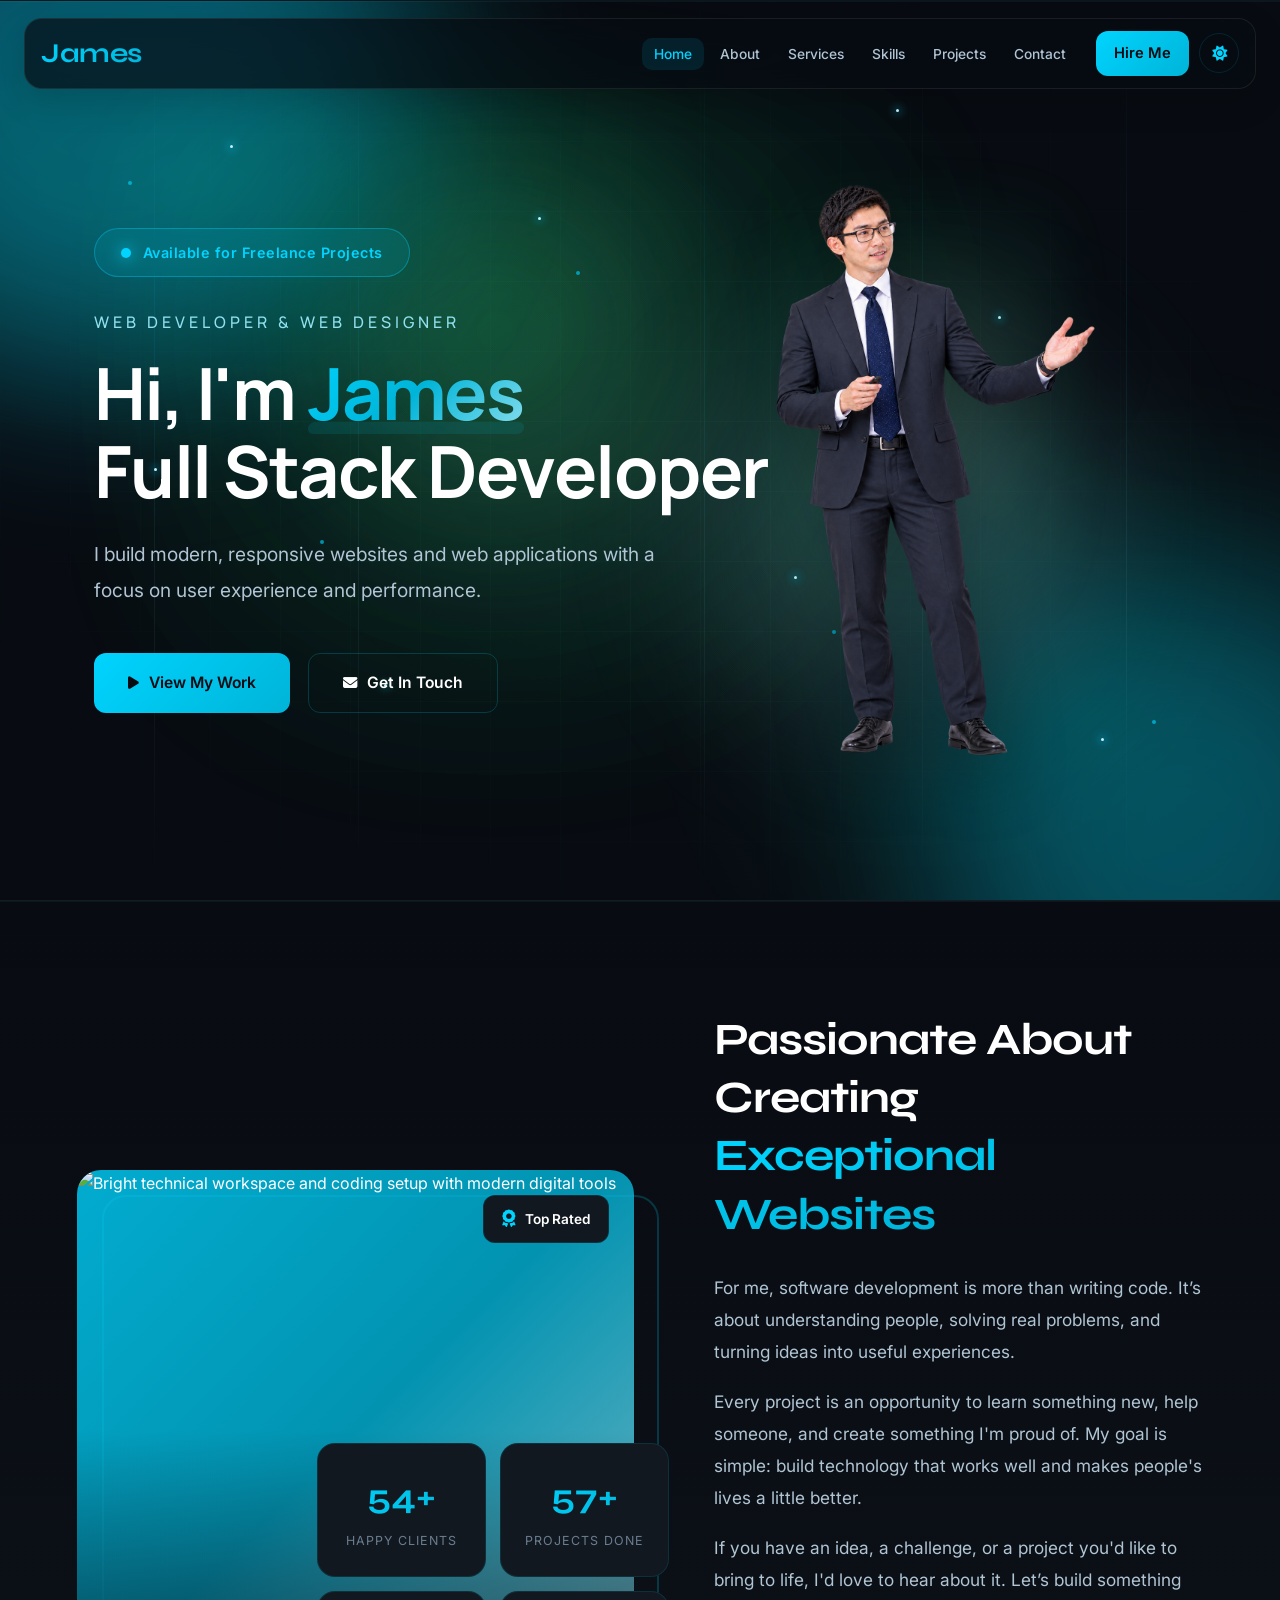
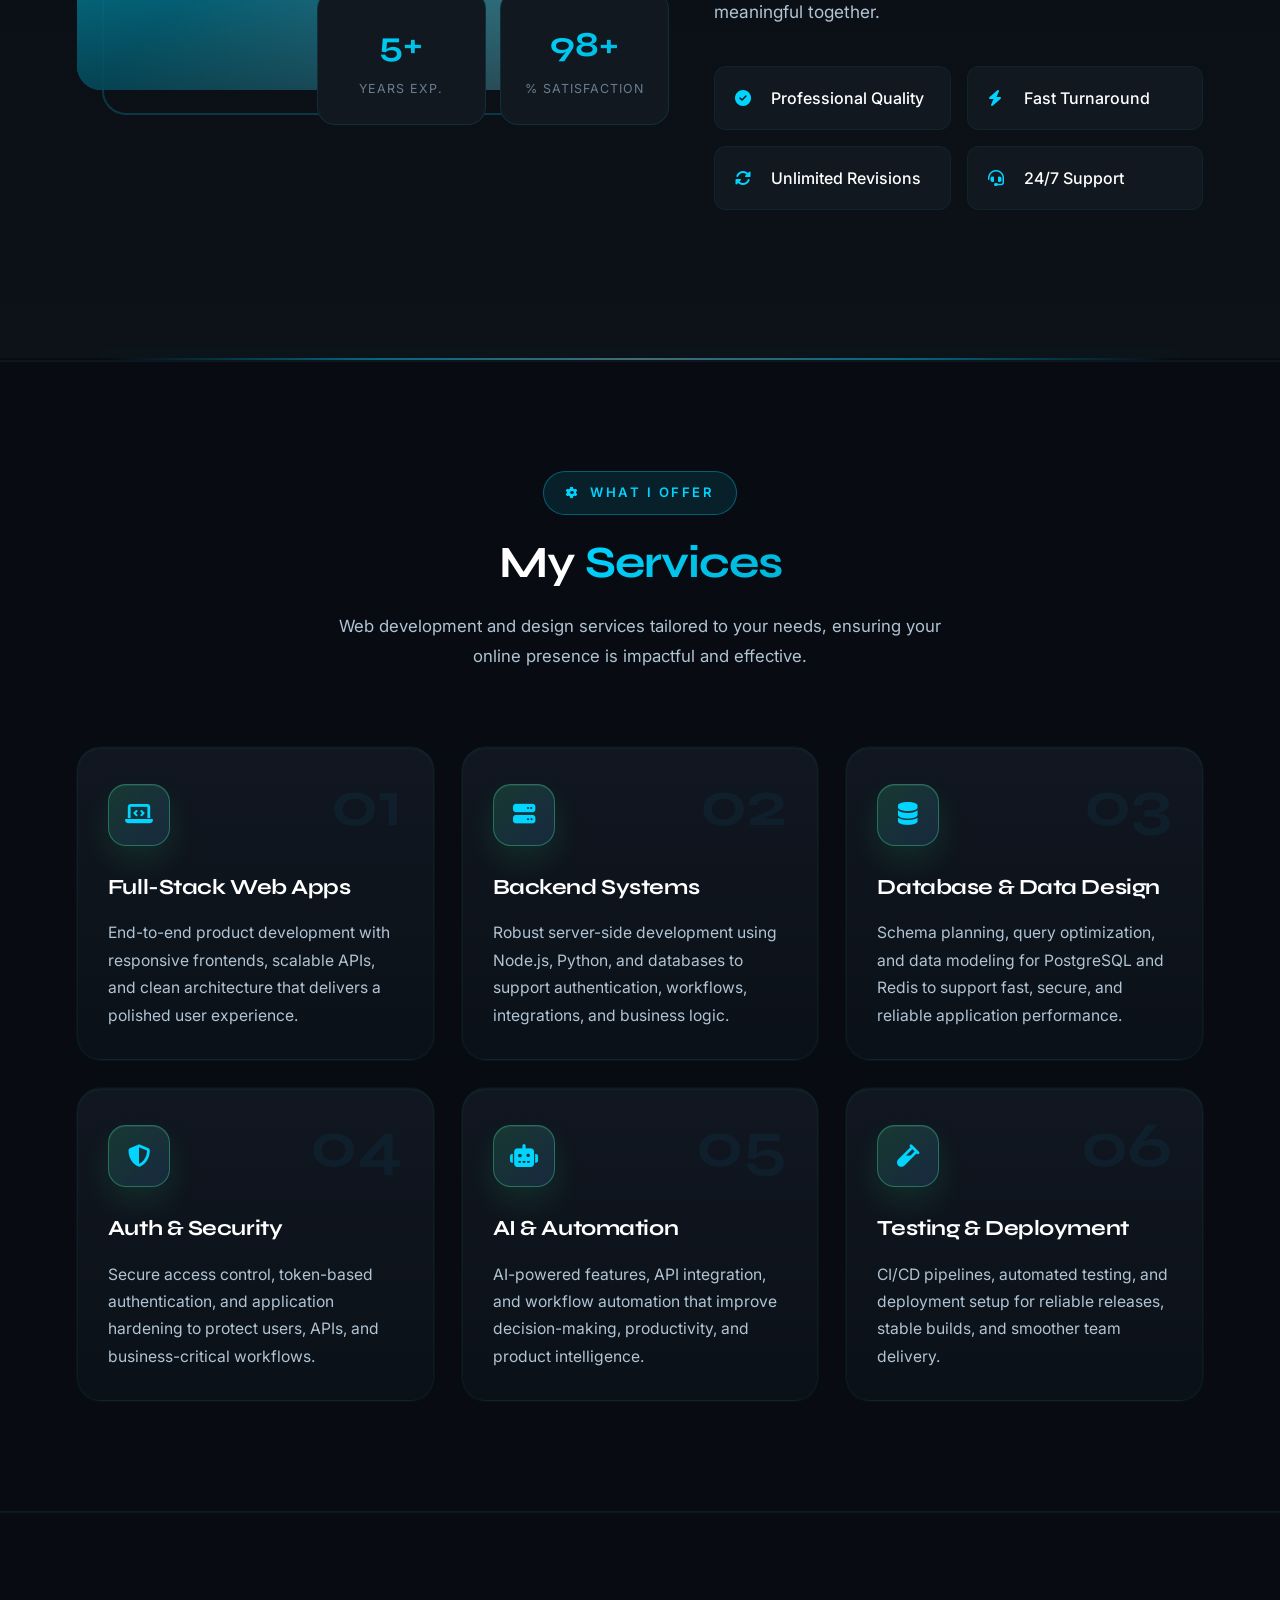
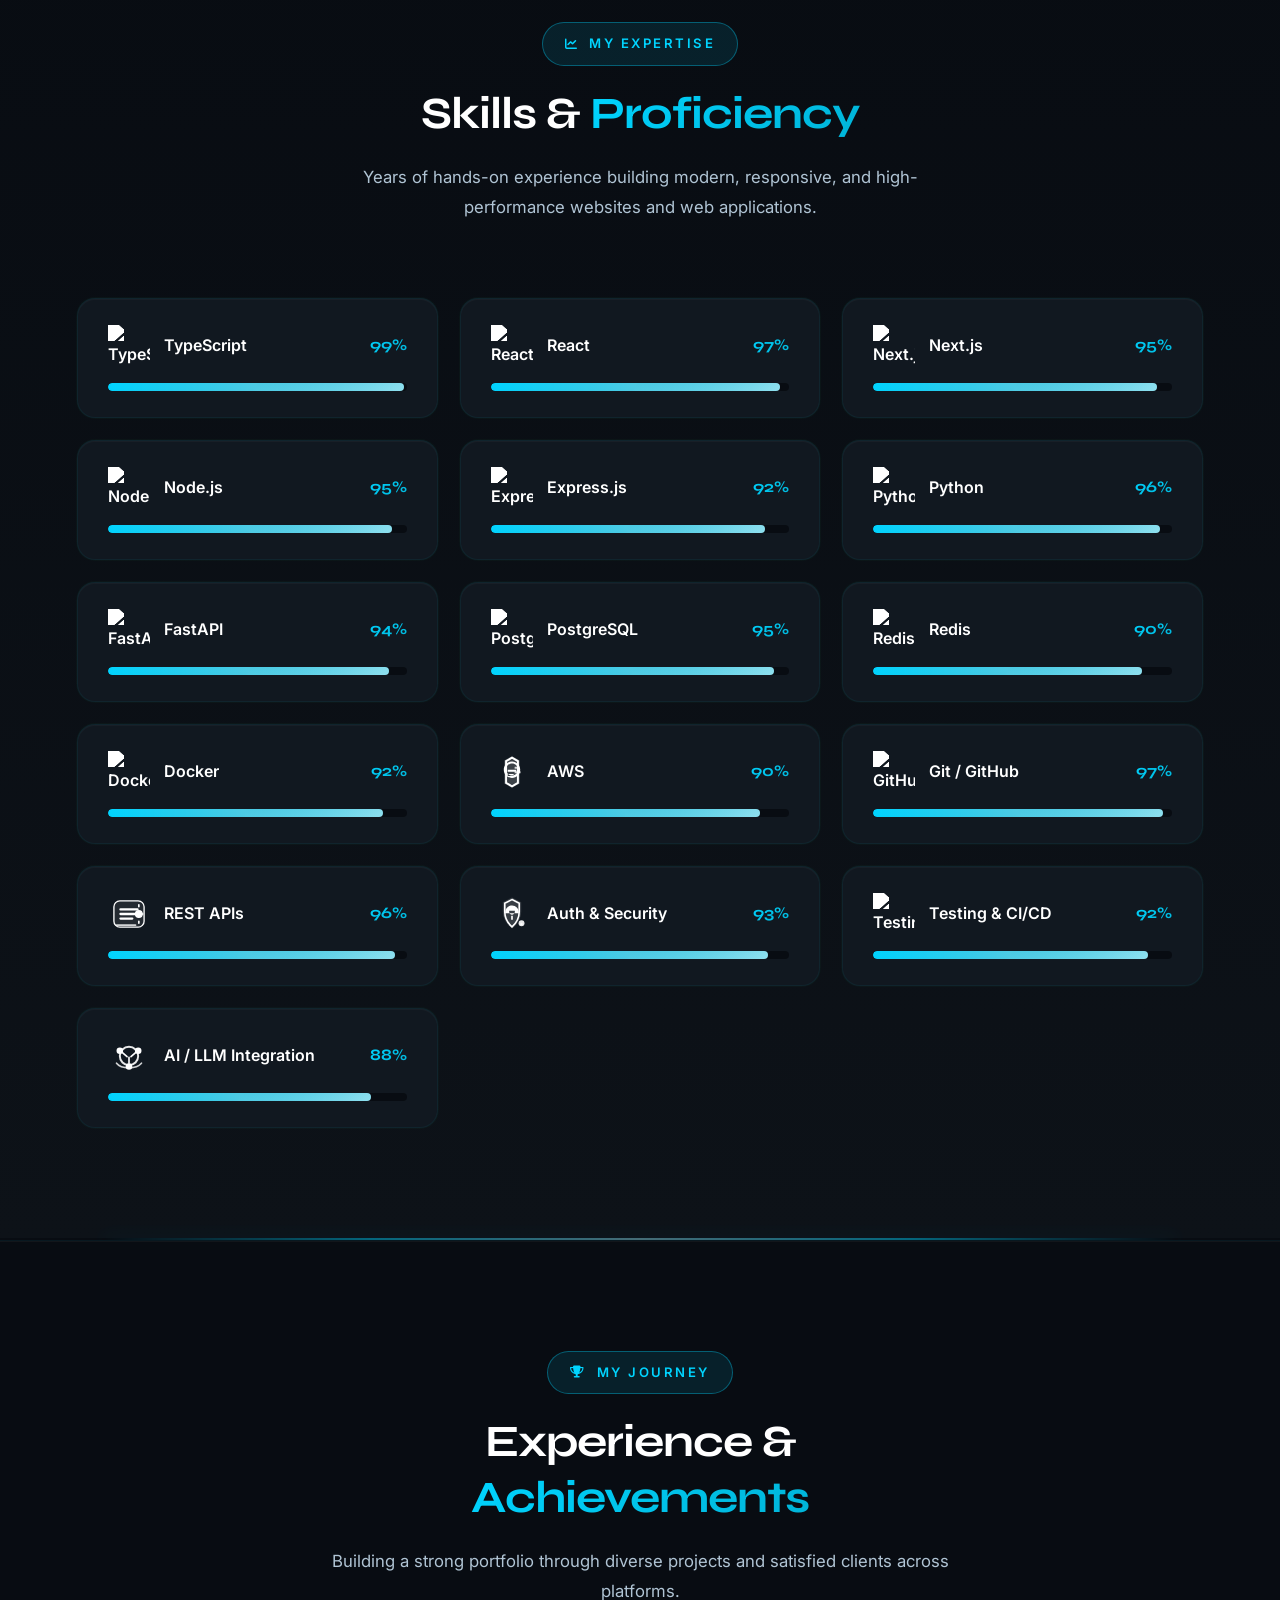
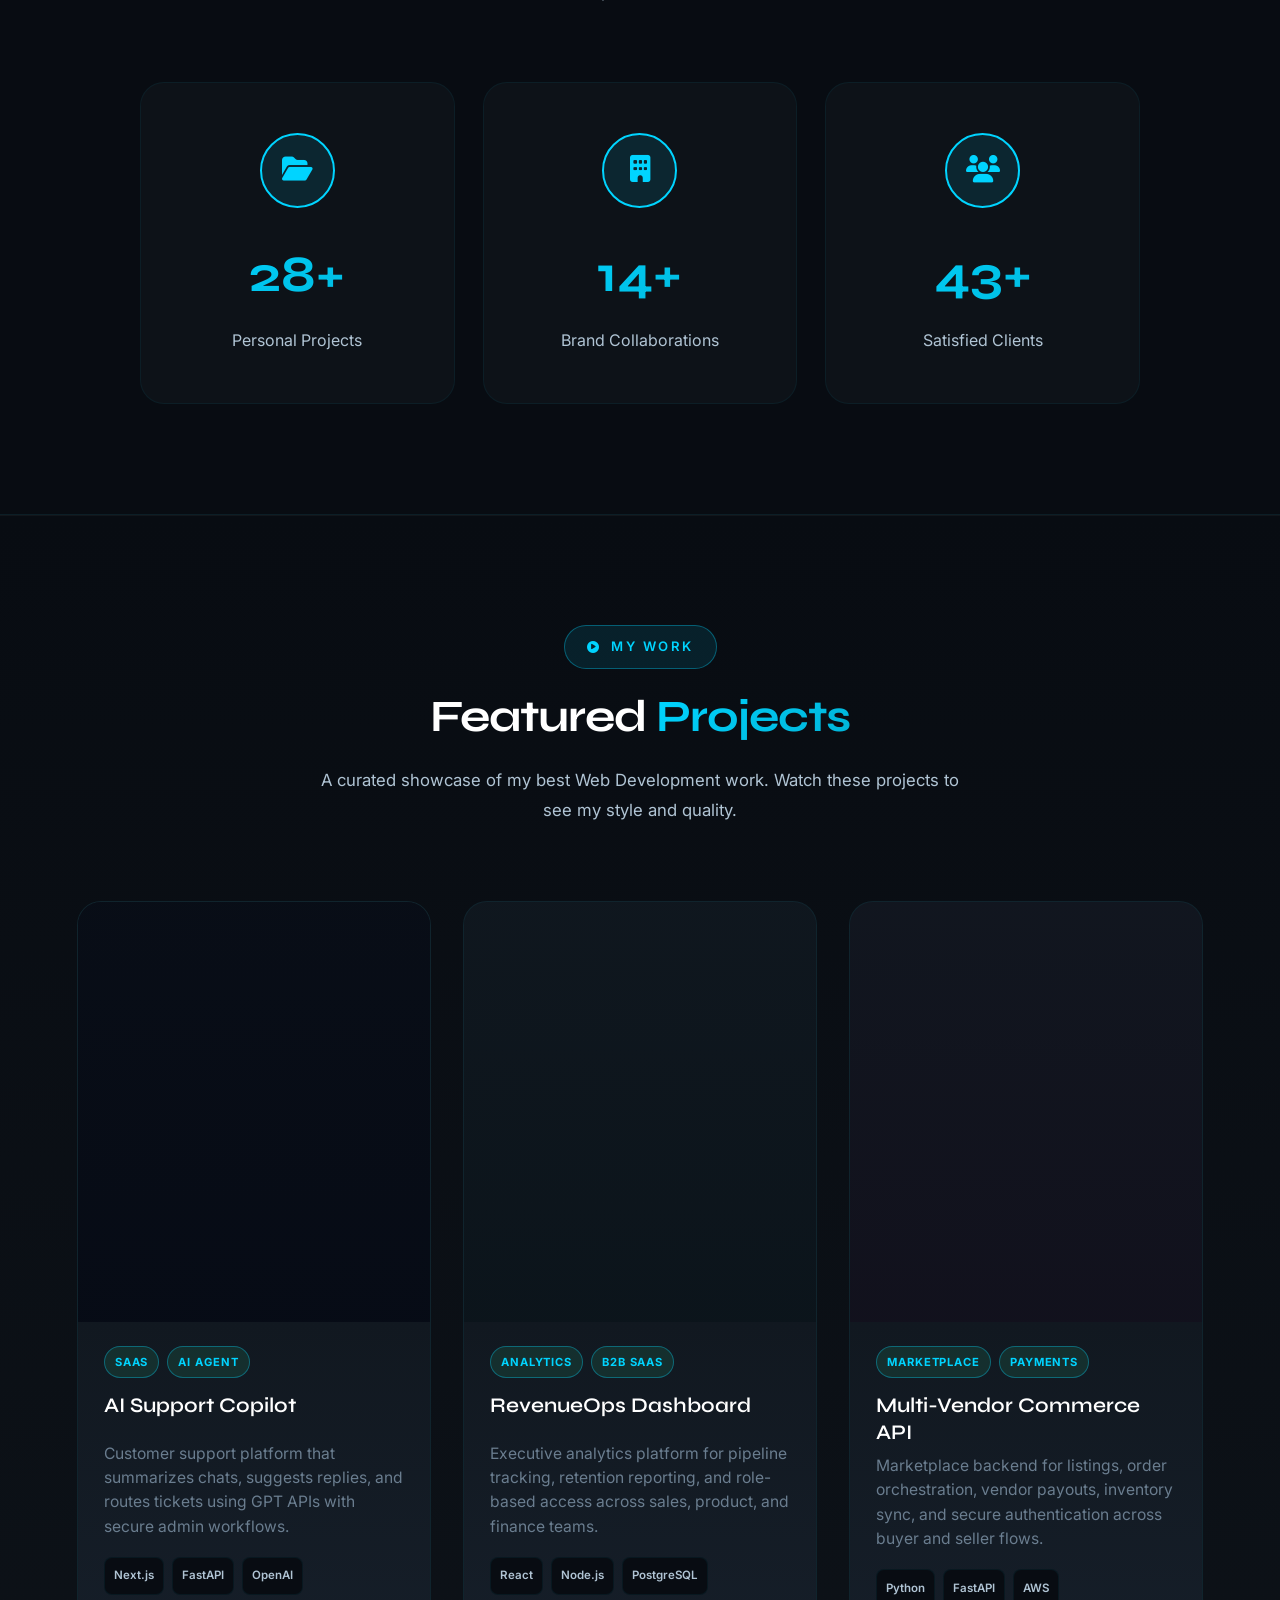
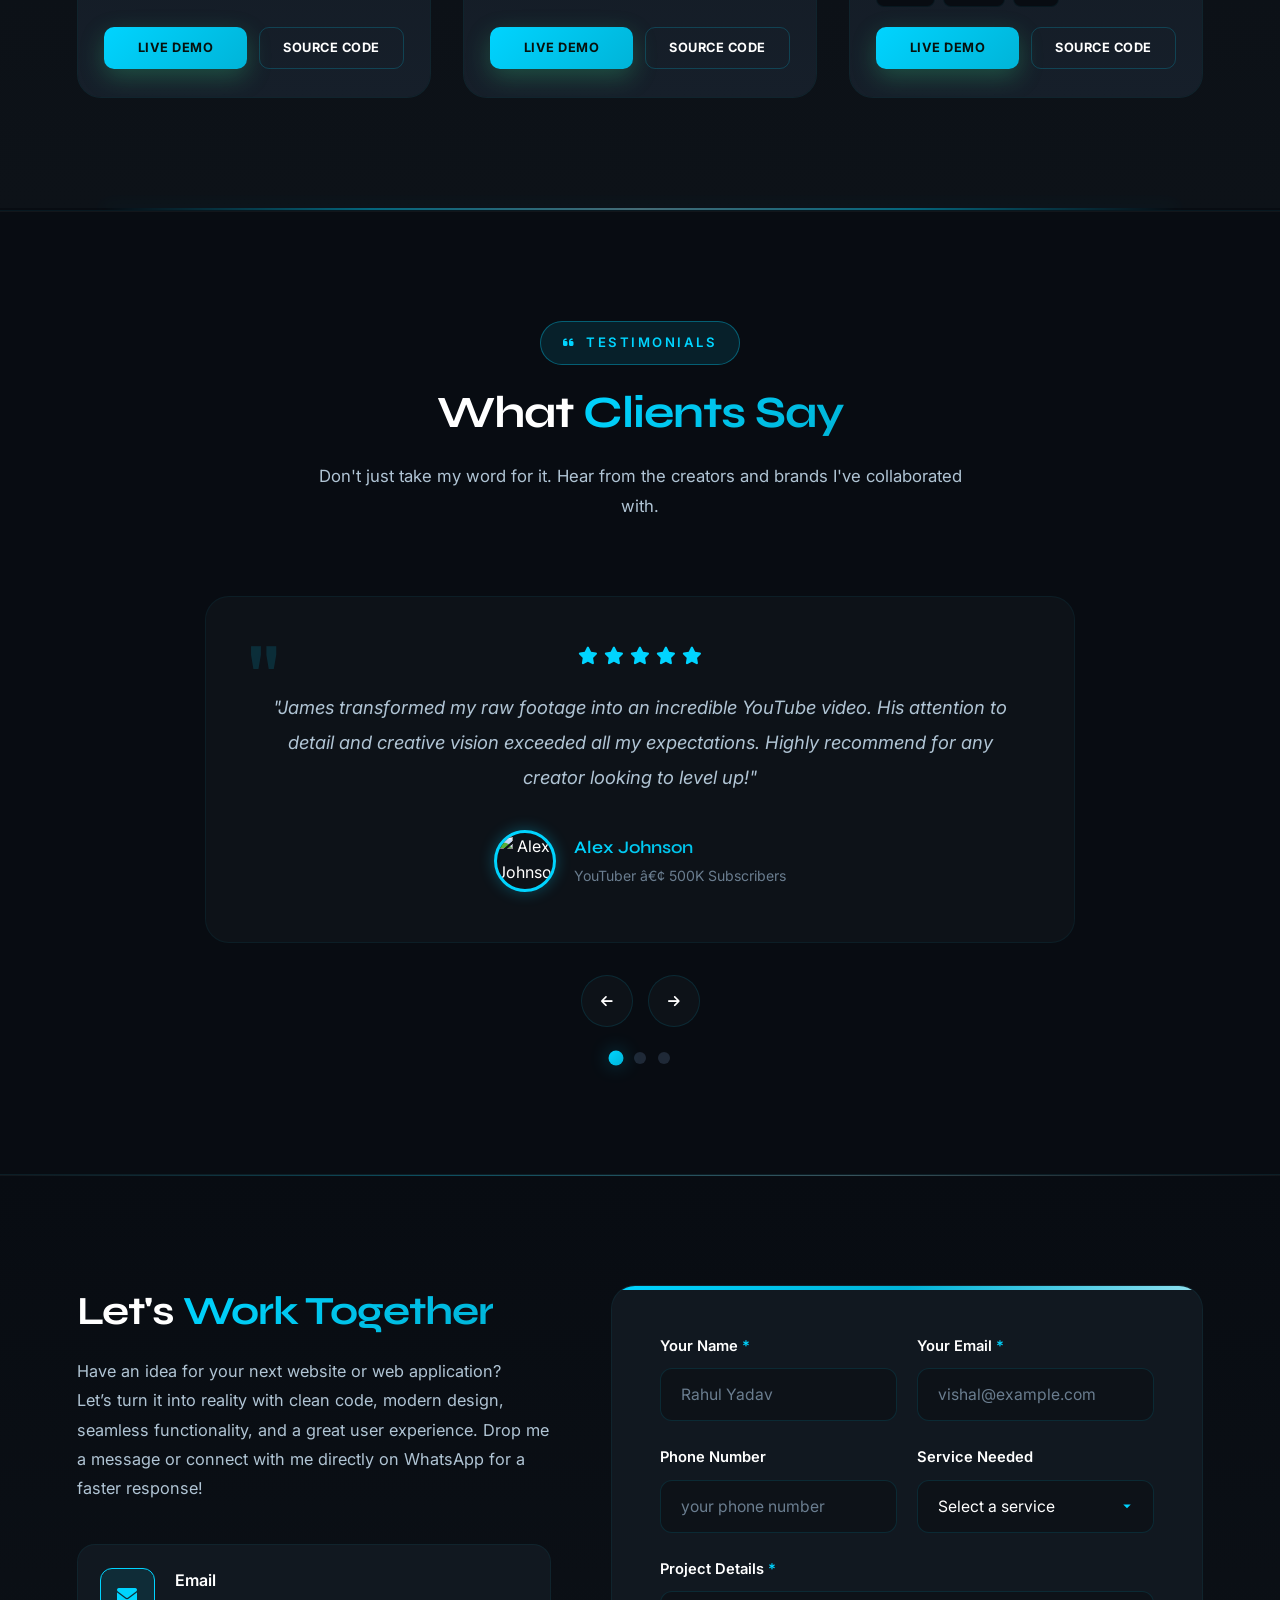
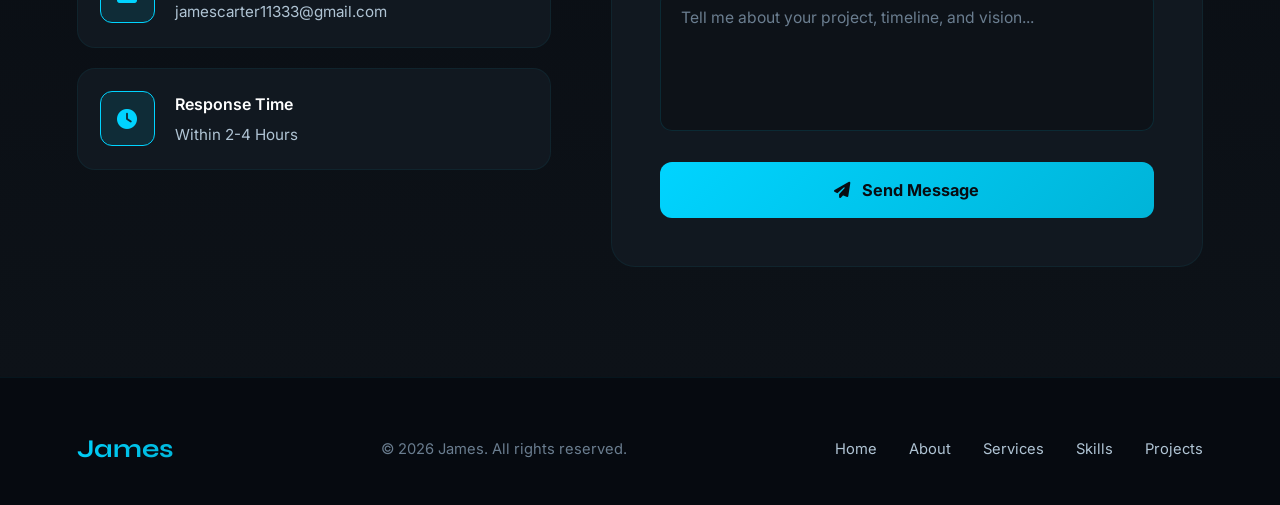
==== index.html @ df13e13a "Update: change two mode" ====
﻿<!DOCTYPE html>
<html lang="en">

<head>
    <meta charset="UTF-8">
    <meta name="viewport" content="width=device-width, initial-scale=1.0">
    <meta name="description"
        content="James - Professional Web Developer and Designer. Create stunning websites and applications with a focus on user experience and modern design.">
    <meta name="keywords"
        content="Web Developer, Web Designer, Full Stack Developer, Frontend Developer, Backend Developer, Portfolio, Projects, Skills, Experience, Contact">
    <meta name="author" content="James">
    <meta name="robots" content="index, follow">
    <meta name="theme-color" content="#00D4FF">

    <!-- Open Graph / Social Media -->
    <meta property="og:type" content="website">
    <meta property="og:title" content="James | Professional Web Developer">
    <meta property="og:description"
        content="I create high-quality, engaging websites and applications with a clean, professional style that gets results.">
    <meta property="og:image"
        content="https://images.unsplash.com/photo-1461749280684-dccba630e2f6?auto=format&fit=crop&w=1200&h=630&q=80">

    <!-- Favicon -->
    <link rel="icon" type="image/svg+xml"
        href="data:image/svg+xml,<svg xmlns='http://www.w3.org/2000/svg' viewBox='0 0 100 100'><text y='.9em' font-size='90'>ðŸŽ¬</text></svg>">
    <link rel="apple-touch-icon"
        href="data:image/svg+xml,<svg xmlns='http://www.w3.org/2000/svg' viewBox='0 0 100 100'><text y='.9em' font-size='90'>ðŸŽ¬</text></svg>">

    <title>James | Fullstack Developer</title>

    <!-- Fonts -->
    <link rel="preconnect" href="https://fonts.googleapis.com">
    <link rel="preconnect" href="https://fonts.gstatic.com" crossorigin>
    <link
        href="https://fonts.googleapis.com/css2?family=Inter:wght@300;400;500;600;700;800&family=Manrope:wght@400;500;600;700;800&family=Syne:wght@400;500;600;700;800&display=swap"
        rel="stylesheet">
    <link rel="stylesheet" href="https://cdnjs.cloudflare.com/ajax/libs/font-awesome/6.5.1/css/all.min.css">
    <link rel="stylesheet" href="https://cdn.jsdelivr.net/npm/simple-icons@v13/icons.css">
    <link rel="stylesheet" href="style.css">
</head>

<body>
    <!-- Loader -->
    <div class="loader" id="loader">
        <div class="loader-content">
            <div class="loader-logo">James Carter</div>
            <div class="loader-bar-container">
                <div class="loader-bar"></div>
            </div>
            <p class="loader-text">Loading Portfolio...</p>
        </div>
    </div>

    <!-- Navigation -->
    <nav class="navbar" id="navbar">
        <a href="#home" class="logo">James</a>
        <ul class="nav-menu">
            <li><a href="#home" class="nav-link">Home</a></li>
            <li><a href="#about" class="nav-link">About</a></li>
            <li><a href="#services" class="nav-link">Services</a></li>
            <li><a href="#skills" class="nav-link">Skills</a></li>
            <li><a href="#projects" class="nav-link">Projects</a></li>
            <li><a href="#contact" class="nav-link">Contact</a></li>
        </ul>
        <a href="#contact" class="nav-cta">Hire Me</a>
        <button class="theme-toggle" id="themeToggle" type="button" aria-label="Switch to light theme"
            aria-pressed="false">
            <i class="fas fa-sun" aria-hidden="true"></i>
        </button>
        <button class="menu-toggle" id="menuToggle" aria-label="Toggle navigation menu" aria-expanded="false">
            <span></span>
            <span></span>
            <span></span>
        </button>
    </nav>

    <!-- Mobile Menu -->
    <div class="mobile-menu" id="mobileMenu" role="dialog" aria-modal="true" aria-label="Navigation menu">
        <a href="#home">Home</a>
        <a href="#about">About</a>
        <a href="#services">Services</a>
        <a href="#skills">Skills</a>
        <a href="#projects">Projects</a>
        <a href="#contact">Contact</a>
    </div>

    <!-- Hero Section -->
    <section class="hero" id="home">
        <div class="hero-bg">
            <div class="hero-gradient"></div>
            <div class="hero-grid"></div>
            <div class="hero-orbs">
                <div class="hero-orb hero-orb-1"></div>
                <div class="hero-orb hero-orb-2"></div>
                <div class="hero-orb hero-orb-3"></div>
            </div>
            <div class="hero-lines">
                <div class="hero-line"></div>
                <div class="hero-line"></div>
                <div class="hero-line"></div>
                <div class="hero-line"></div>
                <div class="hero-line"></div>
            </div>
            <div class="hero-particles">
                <div class="particle"></div>
                <div class="particle"></div>
                <div class="particle"></div>
                <div class="particle"></div>
                <div class="particle"></div>
                <div class="particle"></div>
            </div>
            <div class="hero-stars" aria-hidden="true">
                <span></span>
                <span></span>
                <span></span>
                <span></span>
                <span></span>
                <span></span>
                <span></span>
                <span></span>
            </div>
        </div>

        <div class="hero-content">
            <div class="hero-badge">
                <div class="hero-badge-dot"></div>
                <span>Available for Freelance Projects</span>
            </div>

            <p class="hero-eyebrow">Web Developer & Web Designer</p>

            <h1 class="hero-title">
                <span class="line">Hi, I'm <span class="highlight">James</span></span>
                <span class="line">Full Stack Developer</span>
            </h1>

            <p class="hero-subtitle">
                I build modern, responsive websites and web applications with a focus on user experience and
                performance.
            </p>

            <div class="hero-buttons">
                <a href="#projects" class="btn btn-primary">
                    <i class="fas fa-play"></i> View My Work
                </a>
                <a href="#contact" class="btn btn-secondary">
                    <i class="fas fa-envelope"></i> Get In Touch
                </a>
            </div>
        </div>

        <div class="hero-photo" aria-hidden="true">
            <img src="./assets/imgs/2.png" alt="Professional business portrait of James in a suit">
        </div>
    </section>

    <!-- About Section -->
    <section class="about" id="about">
        <div class="container">
            <div class="about-grid">
                <div class="about-image reveal fade-left">
                    <div class="about-frame"></div>
                    <div class="about-badge">
                        <i class="fas fa-award"></i>
                        <span>Top Rated</span>
                    </div>
                    <div class="about-image-wrapper">
                        <img src="https://images.unsplash.com/photo-1555066931-4365d14bab8c?auto=format&fit=crop&w=900&q=80"
                            alt="Bright technical workspace and coding setup with modern digital tools"
                            loading="lazy" width="600" height="560">
                    </div>
                    <div class="about-stats">
                        <div class="stat-card">
                            <div class="stat-number" data-count="55">0</div>
                            <div class="stat-label">Happy Clients</div>
                        </div>
                        <div class="stat-card">
                            <div class="stat-number" data-count="58">0</div>
                            <div class="stat-label">Projects Done</div>
                        </div>
                        <div class="stat-card">
                            <div class="stat-number" data-count="6">0</div>
                            <div class="stat-label">Years Exp.</div>
                        </div>
                        <div class="stat-card">
                            <div class="stat-number" data-count="99">0</div>
                            <div class="stat-label">% Satisfaction</div>
                        </div>
                    </div>
                </div>

                <div class="about-content reveal fade-right">
                    <h2>Passionate About Creating <span class="highlight">Exceptional Websites</span></h2>

                    <div class="about-text">
                        <p>For me, software development is more than writing code. It’s about understanding people,
                            solving real problems, and turning ideas into useful experiences.</p>
                        <p>Every project is an opportunity to learn something new, help someone, and create
                            something I'm proud of. My goal is simple: build technology that works well and makes
                            people's lives a little better.</p>
                        <p>If you have an idea, a challenge, or a project you'd like to bring to life, I'd love to
                            hear about it. Let’s build something meaningful together.</p>
                    </div>

                    <div class="about-features stagger">
                        <div class="feature-item">
                            <i class="fas fa-check-circle"></i>
                            <span>Professional Quality</span>
                        </div>
                        <div class="feature-item">
                            <i class="fas fa-bolt"></i>
                            <span>Fast Turnaround</span>
                        </div>
                        <div class="feature-item">
                            <i class="fas fa-sync-alt"></i>
                            <span>Unlimited Revisions</span>
                        </div>
                        <div class="feature-item">
                            <i class="fas fa-headset"></i>
                            <span>24/7 Support</span>
                        </div>
                    </div>
                </div>
            </div>
        </div>
    </section>

    <div class="section-divider"></div>

    <!-- Services Section -->
    <section class="services" id="services">
        <div class="container">
            <div class="section-header reveal">
                <span class="section-label"><i class="fas fa-cog"></i> What I Offer</span>
                <h2 class="section-title">My <span class="highlight">Services</span></h2>
                <p class="section-desc">
                    Web development and design services tailored to your needs, ensuring your online presence is
                    impactful and effective.
                </p>
            </div>

            <div class="services-grid stagger">
                <div class="service-card">
                    <span class="service-number">01</span>
                    <div class="service-icon">
                        <i class="fas fa-laptop-code"></i>
                    </div>
                    <h3>Full-Stack Web Apps</h3>
                    <p>End-to-end product development with responsive frontends, scalable APIs, and clean architecture that delivers a polished user experience.</p>
                </div>

                <div class="service-card">
                    <span class="service-number">02</span>
                    <div class="service-icon">
                        <i class="fas fa-server"></i>
                    </div>
                    <h3>Backend Systems</h3>
                    <p>Robust server-side development using Node.js, Python, and databases to support authentication, workflows, integrations, and business logic.</p>
                </div>

                <div class="service-card">
                    <span class="service-number">03</span>
                    <div class="service-icon">
                        <i class="fas fa-database"></i>
                    </div>
                    <h3>Database & Data Design</h3>
                    <p>Schema planning, query optimization, and data modeling for PostgreSQL and Redis to support fast, secure, and reliable application performance.</p>
                </div>

                <div class="service-card">
                    <span class="service-number">04</span>
                    <div class="service-icon">
                        <i class="fas fa-shield-alt"></i>
                    </div>
                    <h3>Auth & Security</h3>
                    <p>Secure access control, token-based authentication, and application hardening to protect users, APIs, and business-critical workflows.</p>
                </div>

                <div class="service-card">
                    <span class="service-number">05</span>
                    <div class="service-icon">
                        <i class="fas fa-robot"></i>
                    </div>
                    <h3>AI & Automation</h3>
                    <p>AI-powered features, API integration, and workflow automation that improve decision-making, productivity, and product intelligence.</p>
                </div>

                <div class="service-card">
                    <span class="service-number">06</span>
                    <div class="service-icon">
                        <i class="fas fa-vial"></i>
                    </div>
                    <h3>Testing & Deployment</h3>
                    <p>CI/CD pipelines, automated testing, and deployment setup for reliable releases, stable builds, and smoother team delivery.</p>
                </div>
            </div>
        </div>
    </section>

    <!-- Skills Section -->

    <section class="skills" id="skills">
        <div class="container">
            <div class="section-header reveal">
                <span class="section-label">
                    <i class="fas fa-chart-line"></i> My Expertise
                </span>

                <h2 class="section-title">
                    Skills & <span class="highlight">Proficiency</span>
                </h2>

                <p class="section-desc">
                    Years of hands-on experience building modern, responsive, and high-performance websites and web
                    applications.
                </p>
            </div>

            <div class="skills-grid stagger">

                <!-- TypeScript -->
                <div class="skill-item">
                    <div class="skill-header">
                        <span class="skill-name">
                            <img src="https://cdn.simpleicons.org/typescript/3178C6" alt="TypeScript">
                            TypeScript
                        </span>
                        <span class="skill-percent">99%</span>
                    </div>
                    <div class="skill-bar">
                        <div class="skill-progress" data-width="99"></div>
                    </div>
                </div>

                <!-- React -->
                <div class="skill-item">
                    <div class="skill-header">
                        <span class="skill-name">
                            <img src="https://cdn.simpleicons.org/react/61DAFB" alt="React">
                            React
                        </span>
                        <span class="skill-percent">97%</span>
                    </div>
                    <div class="skill-bar">
                        <div class="skill-progress" data-width="97"></div>
                    </div>
                </div>

                <!-- Next.js -->
                <div class="skill-item">
                    <div class="skill-header">
                        <span class="skill-name">
                            <img src="https://cdn.simpleicons.org/nextdotjs/111111" alt="Next.js">
                            Next.js
                        </span>
                        <span class="skill-percent">95%</span>
                    </div>
                    <div class="skill-bar">
                        <div class="skill-progress" data-width="95"></div>
                    </div>
                </div>

                <!-- Node.js -->
                <div class="skill-item">
                    <div class="skill-header">
                        <span class="skill-name">
                            <img src="https://cdn.simpleicons.org/nodedotjs/339933" alt="Node.js">
                            Node.js
                        </span>
                        <span class="skill-percent">95%</span>
                    </div>
                    <div class="skill-bar">
                        <div class="skill-progress" data-width="95"></div>
                    </div>
                </div>

                <!-- Express.js -->
                <div class="skill-item">
                    <div class="skill-header">
                        <span class="skill-name">
                            <img src="https://cdn.simpleicons.org/express/000000" alt="Express.js">
                            Express.js
                        </span>
                        <span class="skill-percent">92%</span>
                    </div>
                    <div class="skill-bar">
                        <div class="skill-progress" data-width="92"></div>
                    </div>
                </div>

                <!-- Python -->
                <div class="skill-item">
                    <div class="skill-header">
                        <span class="skill-name">
                            <img src="https://cdn.simpleicons.org/python/3776AB" alt="Python">
                            Python
                        </span>
                        <span class="skill-percent">96%</span>
                    </div>
                    <div class="skill-bar">
                        <div class="skill-progress" data-width="96"></div>
                    </div>
                </div>

                <!-- FastAPI -->
                <div class="skill-item">
                    <div class="skill-header">
                        <span class="skill-name">
                            <img src="https://cdn.simpleicons.org/fastapi/009688" alt="FastAPI">
                            FastAPI
                        </span>
                        <span class="skill-percent">94%</span>
                    </div>
                    <div class="skill-bar">
                        <div class="skill-progress" data-width="94"></div>
                    </div>
                </div>

                <!-- PostgreSQL -->
                <div class="skill-item">
                    <div class="skill-header">
                        <span class="skill-name">
                            <img src="https://cdn.simpleicons.org/postgresql/4169E1" alt="PostgreSQL">
                            PostgreSQL
                        </span>
                        <span class="skill-percent">95%</span>
                    </div>
                    <div class="skill-bar">
                        <div class="skill-progress" data-width="95"></div>
                    </div>
                </div>

                <!-- Redis -->
                <div class="skill-item">
                    <div class="skill-header">
                        <span class="skill-name">
                            <img src="https://cdn.simpleicons.org/redis/FF4438" alt="Redis">
                            Redis
                        </span>
                        <span class="skill-percent">90%</span>
                    </div>
                    <div class="skill-bar">
                        <div class="skill-progress" data-width="90"></div>
                    </div>
                </div>

                <!-- Docker -->
                <div class="skill-item">
                    <div class="skill-header">
                        <span class="skill-name">
                            <img src="https://cdn.simpleicons.org/docker/2496ED" alt="Docker">
                            Docker
                        </span>
                        <span class="skill-percent">92%</span>
                    </div>
                    <div class="skill-bar">
                        <div class="skill-progress" data-width="92"></div>
                    </div>
                </div>

                <!-- AWS -->
                <div class="skill-item">
                    <div class="skill-header">
                        <span class="skill-name">
                            <img src="./assets/imgs/aws.svg" alt="AWS" data-light-src="./assets/imgs/aws.svg" data-dark-src="./assets/imgs/aws-dark.svg">
                            AWS
                        </span>
                        <span class="skill-percent">90%</span>
                    </div>
                    <div class="skill-bar">
                        <div class="skill-progress" data-width="90"></div>
                    </div>
                </div>

                <!-- Git / GitHub -->
                <div class="skill-item">
                    <div class="skill-header">
                        <span class="skill-name">
                            <img src="https://cdn.simpleicons.org/github/181717" alt="GitHub">
                            Git / GitHub
                        </span>
                        <span class="skill-percent">97%</span>
                    </div>
                    <div class="skill-bar">
                        <div class="skill-progress" data-width="97"></div>
                    </div>
                </div>

                <!-- API Design -->
                <div class="skill-item">
                    <div class="skill-header">
                        <span class="skill-name">
                            <img src="./assets/imgs/restapi.svg" alt="API Design" data-light-src="./assets/imgs/restapi.svg" data-dark-src="./assets/imgs/restapi-dark.svg">
                            REST APIs
                        </span>
                        <span class="skill-percent">96%</span>
                    </div>
                    <div class="skill-bar">
                        <div class="skill-progress" data-width="96"></div>
                    </div>
                </div>

                <!-- Auth & Security -->
                <div class="skill-item">
                    <div class="skill-header">
                        <span class="skill-name">
                            <img src="./assets/imgs/auth.svg" alt="Authentication" data-light-src="./assets/imgs/auth.svg" data-dark-src="./assets/imgs/auth-dark.svg">
                            Auth & Security
                        </span>
                        <span class="skill-percent">93%</span>
                    </div>
                    <div class="skill-bar">
                        <div class="skill-progress" data-width="93"></div>
                    </div>
                </div>

                <!-- Testing -->
                <div class="skill-item">
                    <div class="skill-header">
                        <span class="skill-name">
                            <img src="https://cdn.simpleicons.org/jest/C21325" alt="Testing">
                            Testing & CI/CD
                        </span>
                        <span class="skill-percent">92%</span>
                    </div>
                    <div class="skill-bar">
                        <div class="skill-progress" data-width="92"></div>
                    </div>
                </div>

                <!-- AI Integration -->
                <div class="skill-item">
                    <div class="skill-header">
                        <span class="skill-name">
                            <img src="./assets/imgs/llm.svg" alt="AI Integration" data-light-src="./assets/imgs/llm.svg" data-dark-src="./assets/imgs/llm-dark.svg">
                            AI / LLM Integration
                        </span>
                        <span class="skill-percent">88%</span>
                    </div>
                    <div class="skill-bar">
                        <div class="skill-progress" data-width="88"></div>
                    </div>
                </div>

            </div>
        </div>
    </section>

    <div class="section-divider"></div>

    <!-- Experience Section -->
    <section class="experience" id="experience">
        <div class="container">
            <div class="section-header reveal">
                <span class="section-label"><i class="fas fa-trophy"></i> My Journey</span>
                <h2 class="section-title">Experience & <span class="highlight">Achievements</span></h2>
                <p class="section-desc">
                    Building a strong portfolio through diverse projects and satisfied clients across platforms.
                </p>
            </div>

            <div class="experience-grid stagger">
                <div class="experience-card">
                    <div class="experience-icon">
                        <i class="fas fa-folder-open"></i>
                    </div>
                    <div class="experience-number" data-count="30">0</div>
                    <div class="experience-label">Personal Projects</div>
                </div>

                <div class="experience-card">
                    <div class="experience-icon">
                        <i class="fas fa-building"></i>
                    </div>
                    <div class="experience-number" data-count="15">0</div>
                    <div class="experience-label">Brand Collaborations</div>
                </div>

                <div class="experience-card">
                    <div class="experience-icon">
                        <i class="fas fa-users"></i>
                    </div>
                    <div class="experience-number" data-count="45">0</div>
                    <div class="experience-label">Satisfied Clients</div>
                </div>
            </div>
        </div>
    </section>

    <!-- Projects Section -->
    <section class="portfolio" id="projects">
        <div class="container">
            <div class="section-header reveal">
                <span class="section-label"><i class="fas fa-play-circle"></i> My Work</span>
                <h2 class="section-title">Featured <span class="highlight">Projects</span></h2>
                <p class="section-desc">
                    A curated showcase of my best Web Development work. Watch these projects to see my style and
                    quality.
                </p>
            </div>

            <div class="portfolio-video-grid stagger">
                <!-- Project 1 -->
                <div class="portfolio-video-card">
                    <div class="video-wrapper project-image-one"></div>
                    <div class="video-info">
                        <div class="project-tags">
                            <span>SaaS</span>
                            <span>AI Agent</span>
                        </div>
                        <h3 class="video-title">AI Support Copilot</h3>
                        <p class="video-desc">Customer support platform that summarizes chats, suggests replies, and routes tickets using GPT APIs with secure admin workflows.</p>
                        <div class="project-badges">
                            <span>Next.js</span>
                            <span>FastAPI</span>
                            <span>OpenAI</span>
                        </div>
                        <div class="project-actions">
                            <a href="#contact" class="project-btn primary">Live Demo</a>
                            <a href="#contact" class="project-btn secondary">Source Code</a>
                        </div>
                    </div>
                </div>

                <!-- Project 2 -->
                <div class="portfolio-video-card">
                    <div class="video-wrapper project-image-two"></div>
                    <div class="video-info">
                        <div class="project-tags">
                            <span>Analytics</span>
                            <span>B2B SaaS</span>
                        </div>
                        <h3 class="video-title">RevenueOps Dashboard</h3>
                        <p class="video-desc">Executive analytics platform for pipeline tracking, retention reporting, and role-based access across sales, product, and finance teams.</p>
                        <div class="project-badges">
                            <span>React</span>
                            <span>Node.js</span>
                            <span>PostgreSQL</span>
                        </div>
                        <div class="project-actions">
                            <a href="#contact" class="project-btn primary">Live Demo</a>
                            <a href="#contact" class="project-btn secondary">Source Code</a>
                        </div>
                    </div>
                </div>

                <!-- Project 3 -->
                <div class="portfolio-video-card">
                    <div class="video-wrapper project-image-three"></div>
                    <div class="video-info">
                        <div class="project-tags">
                            <span>Marketplace</span>
                            <span>Payments</span>
                        </div>
                        <h3 class="video-title">Multi-Vendor Commerce API</h3>
                        <p class="video-desc">Marketplace backend for listings, order orchestration, vendor payouts, inventory sync, and secure authentication across buyer and seller flows.</p>
                        <div class="project-badges">
                            <span>Python</span>
                            <span>FastAPI</span>
                            <span>AWS</span>
                        </div>
                        <div class="project-actions">
                            <a href="#contact" class="project-btn primary">Live Demo</a>
                            <a href="#contact" class="project-btn secondary">Source Code</a>
                        </div>
                    </div>
                </div>
            </div>

        </div>
    </section>

    <div class="section-divider"></div>

    <!-- Testimonials Section -->
    <section class="testimonials" id="testimonials">
        <div class="container">
            <div class="section-header reveal">
                <span class="section-label"><i class="fas fa-quote-left"></i> Testimonials</span>
                <h2 class="section-title">What <span class="highlight">Clients Say</span></h2>
                <p class="section-desc">
                    Don't just take my word for it. Hear from the creators and brands I've collaborated with.
                </p>
            </div>

            <div class="testimonials-wrapper reveal">
                <div class="testimonial-slider">
                    <div class="testimonial-track" id="testimonialTrack">
                        <div class="testimonial-slide">
                            <div class="testimonial-card">
                                <div class="testimonial-stars">
                                    <i class="fas fa-star"></i>
                                    <i class="fas fa-star"></i>
                                    <i class="fas fa-star"></i>
                                    <i class="fas fa-star"></i>
                                    <i class="fas fa-star"></i>
                                </div>
                                <p class="testimonial-text">
                                    "James transformed my raw footage into an incredible YouTube video. His attention to
                                    detail and creative vision exceeded all my expectations. Highly recommend for any
                                    creator looking to level up!"
                                </p>
                                <div class="testimonial-author">
                                    <img src="https://images.unsplash.com/photo-1507003211169-0a1dd7228f2d?w=100&h=100&fit=crop"
                                        alt="Alex Johnson" loading="lazy" width="100" height="100">
                                    <div class="testimonial-info">
                                        <h4>Alex Johnson</h4>
                                        <span>YouTuber â€¢ 500K Subscribers</span>
                                    </div>
                                </div>
                            </div>
                        </div>

                        <div class="testimonial-slide">
                            <div class="testimonial-card">
                                <div class="testimonial-stars">
                                    <i class="fas fa-star"></i>
                                    <i class="fas fa-star"></i>
                                    <i class="fas fa-star"></i>
                                    <i class="fas fa-star"></i>
                                    <i class="fas fa-star"></i>
                                </div>
                                <p class="testimonial-text">
                                    "Working with James was a game-changer for our brand. Our Instagram engagement
                                    increased by 300% after he started editing our reels. Absolutely amazing work and
                                    fantastic communication!"
                                </p>
                                <div class="testimonial-author">
                                    <img src="https://images.unsplash.com/photo-1494790108377-be9c29b29330?w=100&h=100&fit=crop"
                                        alt="Sarah Williams" loading="lazy" width="100" height="100">
                                    <div class="testimonial-info">
                                        <h4>Sarah Williams</h4>
                                        <span>Brand Manager â€¢ TechStart</span>
                                    </div>
                                </div>
                            </div>
                        </div>

                        <div class="testimonial-slide">
                            <div class="testimonial-card">
                                <div class="testimonial-stars">
                                    <i class="fas fa-star"></i>
                                    <i class="fas fa-star"></i>
                                    <i class="fas fa-star"></i>
                                    <i class="fas fa-star"></i>
                                    <i class="fas fa-star"></i>
                                </div>
                                <p class="testimonial-text">
                                    "Professional, creative, and incredibly fast. James delivered exactly what I needed
                                    and more. He's now my go-to editor for all my content needs. Cannot recommend him
                                    enough!"
                                </p>
                                <div class="testimonial-author">
                                    <img src="https://images.unsplash.com/photo-1472099645785-5658abf4ff4e?w=100&h=100&fit=crop"
                                        alt="Mike Chen" loading="lazy" width="100" height="100">
                                    <div class="testimonial-info">
                                        <h4>Mike Chen</h4>
                                        <span>Instagram Influencer â€¢ 200K+</span>
                                    </div>
                                </div>
                            </div>
                        </div>
                    </div>
                </div>

                <div class="testimonial-nav">
                    <button id="prevBtn" aria-label="Previous testimonial">
                        <i class="fas fa-arrow-left"></i>
                    </button>
                    <button id="nextBtn" aria-label="Next testimonial">
                        <i class="fas fa-arrow-right"></i>
                    </button>
                </div>

                <div class="testimonial-dots" id="testimonialDots" role="tablist">
                    <div class="testimonial-dot active" data-index="0" role="tab" aria-selected="true"></div>
                    <div class="testimonial-dot" data-index="1" role="tab" aria-selected="false"></div>
                    <div class="testimonial-dot" data-index="2" role="tab" aria-selected="false"></div>
                </div>
            </div>
        </div>
    </section>

    <!-- Contact Section -->
    <section class="contact" id="contact">
        <div class="container">
            <div class="contact-grid">
                <div class="contact-info reveal fade-left">
                    <h2>Let's <span class="highlight">Work Together</span></h2>
                    <p>
                        Have an idea for your next website or web application? <br>
                        Let’s turn it into reality with clean code, modern design, seamless functionality, and a great
                        user experience. Drop me a message or connect with me directly on WhatsApp for a faster
                        response!
                    </p>

                    <div class="contact-details">
                        <div class="contact-item">
                            <div class="contact-icon">
                                <i class="fas fa-envelope"></i>
                            </div>
                            <div>
                                <h4>Email</h4>
                                <a href="mailto:Jamesrajput10m@gmail.com">jamescarter11333@gmail.com</a>
                            </div>
                        </div>

                        <div class="contact-item">
                            <div class="contact-icon">
                                <i class="fas fa-clock"></i>
                            </div>
                            <div>
                                <h4>Response Time</h4>
                                <p>Within 2-4 Hours</p>
                            </div>
                        </div>
                    </div>
                </div>

                <!-- Contact Form with Web3Forms -->
                <form class="contact-form reveal fade-right" action="https://api.web3forms.com/submit" method="POST"
                    id="contactForm" novalidate>

                    <!-- Web3Forms Configuration -->
                    <input type="hidden" name="access_key" value="e06a63e7-3679-4c1f-a227-b75763755520">
                    <input type="hidden" name="subject" value="New Project Inquiry - James Portfolio 2026">
                    <input type="hidden" name="from_name" value="Portfolio Contact Form">
                    <input type="hidden" name="redirect" value="https://web3forms.com/success">
                    <input type="checkbox" name="botcheck" style="display: none;" tabindex="-1" autocomplete="off">

                    <div class="form-row">
                        <div class="form-group">
                            <label for="name">Your Name <span class="required">*</span></label>
                            <input type="text" id="name" name="name" placeholder="Rahul Yadav" required
                                autocomplete="name">
                        </div>
                        <div class="form-group">
                            <label for="email">Your Email <span class="required">*</span></label>
                            <input type="email" id="email" name="email" placeholder="vishal@example.com" required
                                autocomplete="email">
                        </div>
                    </div>

                    <div class="form-row">
                        <div class="form-group">
                            <label for="phone">Phone Number</label>
                            <input type="tel" id="phone" name="phone" placeholder="your phone number"
                                autocomplete="tel">
                        </div>
                        <div class="form-group">
                            <label for="service">Service Needed</label>
                            <select id="service" name="service">
                                <option value="">Select a service</option>
                                <option value="Web Design">Web Design</option>
                                <option value="Web Development">Web Development</option>
                                <option value="Mobile App Development">Mobile App Development</option>
                                <option value="Automation">Automation</option>
                                <option value="Other">Other</option>
                            </select>
                        </div>
                    </div>

                    <div class="form-group">
                        <label for="message">Project Details <span class="required">*</span></label>
                        <textarea id="message" name="message"
                            placeholder="Tell me about your project, timeline, and vision..." required></textarea>
                    </div>

                    <button type="submit" class="submit-btn" id="submitBtn">
                        <i class="fas fa-paper-plane"></i>
                        <span>Send Message</span>
                    </button>
                </form>
            </div>
        </div>
    </section>

    <!-- Footer -->
    <footer>
        <div class="footer-content">
            <a href="#home" class="footer-logo">James</a>
            <p class="footer-text">© 2026 James. All rights reserved.</p>
            <div class="footer-links">
                <a href="#home">Home</a>
                <a href="#about">About</a>
                <a href="#services">Services</a>
                <a href="#skills">Skills</a>
                <a href="#projects">Projects</a>
            </div>
        </div>
    </footer>

    <!-- Toast Notification -->
    <div class="toast" id="toast" role="alert" aria-live="polite">
        <i class="fas fa-check-circle"></i>
        <p id="toastMessage">Message sent successfully!</p>
    </div>

    <!-- JavaScript -->
    <script src="script.js"></script>
</body>

</html>
---- style.css ----
﻿/* ==================== CSS RESET & VARIABLES ==================== */
*,
*::before,
*::after {
    margin: 0;
    padding: 0;
    box-sizing: border-box;
}

:root {
    /* Electric Blue + Cyan Palette */
    --electric: #35d58a;
    --electric-light: #65e3a6;
    --electric-dark: #18a96b;
    --electric-glow: rgba(53, 213, 138, 0.4);
    --electric-dim: rgba(53, 213, 138, 0.1);
    --electric-subtle: rgba(53, 213, 138, 0.05);

    --cyan-deep: #20b878;
    --cyan-sky: #a4f0c4;
    --cyan-ice: #dfffee;

    /* Dark Backgrounds */
    --bg-base: #060a10;
    --bg-primary: #080c12;
    --bg-secondary: #0d1218;
    --bg-card: #111820;
    --bg-card-hover: #161f2a;
    --bg-elevated: #1a2332;
    --bg-surface: #1f2937;
    --nav-scrolled: rgba(8, 12, 18, 0.92);
    --nav-surface: rgba(8, 12, 18, 0.72);
    --nav-border: rgba(255, 255, 255, 0.08);

    /* Text Colors */
    --text-primary: #ffffff;
    --text-secondary: #b0c4d4;
    --text-muted: #6a7d8f;
    --text-dim: #4a5568;

    /* Gradients */
    --gradient-electric: linear-gradient(135deg, #35d58a 0%, #20b878 100%);
    --gradient-cyan: linear-gradient(135deg, #20b878 0%, #a4f0c4 100%);
    --gradient-full: linear-gradient(135deg, #35d58a 0%, #20b878 50%, #a4f0c4 100%);
    --gradient-glow: linear-gradient(135deg, rgba(53, 213, 138, 0.15) 0%, rgba(32, 184, 120, 0.08) 50%, rgba(164, 240, 196, 0.05) 100%);
    --gradient-card: linear-gradient(180deg, rgba(53, 213, 138, 0.03) 0%, transparent 100%);
    --gradient-dark: linear-gradient(180deg, #080c12 0%, #0d1218 100%);
    --section-about: linear-gradient(135deg, #080d16 0%, #101b28 100%);
    --section-services: linear-gradient(135deg, #091118 0%, #10232b 100%);
    --section-skills: linear-gradient(135deg, #0b111d 0%, #17172a 100%);
    --section-experience: linear-gradient(135deg, #0b1517 0%, #112622 100%);
    --section-portfolio: linear-gradient(135deg, #0c101e 0%, #1b1829 100%);
    --section-testimonials: linear-gradient(135deg, #10131b 0%, #17232b 100%);
    --section-contact: linear-gradient(135deg, #081319 0%, #0c252b 100%);

    /* Effects */
    --glow-sm: 0 0 15px rgba(0, 212, 255, 0.3);
    --glow-md: 0 0 25px rgba(0, 212, 255, 0.4);
    --glow-lg: 0 0 40px rgba(0, 212, 255, 0.5);
    --glow-xl: 0 0 60px rgba(0, 212, 255, 0.6);
    --shadow-sm: 0 4px 20px rgba(0, 0, 0, 0.15);
    --shadow-md: 0 8px 40px rgba(0, 0, 0, 0.25);
    --shadow-lg: 0 15px 60px rgba(0, 0, 0, 0.35);
    --shadow-xl: 0 25px 80px rgba(0, 0, 0, 0.45);

    /* Borders */
    --border-subtle: rgba(53, 213, 138, 0.08);
    --border-light: rgba(53, 213, 138, 0.16);
    --border-medium: rgba(53, 213, 138, 0.24);
    --border-accent: rgba(53, 213, 138, 0.4);
    --border-strong: rgba(53, 213, 138, 0.55);

    /* Transitions */
    --ease-smooth: cubic-bezier(0.4, 0, 0.2, 1);
    --ease-bounce: cubic-bezier(0.68, -0.55, 0.265, 1.55);
    --ease-snap: cubic-bezier(0.25, 0.46, 0.45, 0.94);
    --transition-fast: 0.15s var(--ease-smooth);
    --transition-normal: 0.3s var(--ease-smooth);
    --transition-slow: 0.5s var(--ease-smooth);
    --transition-slower: 0.7s var(--ease-smooth);

    /* Layout */
    --section-padding: 110px 6%;
    --container-max: 1320px;
    --radius-sm: 8px;
    --radius-md: 12px;
    --radius-lg: 18px;
    --radius-xl: 24px;
    --radius-full: 9999px;
}

html[data-theme="light"] {
    --bg-base: #eaf2f4;
    --bg-primary: #f0f7f9;
    --bg-secondary: #e2edf1;
    --bg-card: #ffffff;
    --bg-card-hover: #f0f8fa;
    --bg-elevated: #ffffff;
    --bg-surface: #dcebef;
    --gradient-dark: linear-gradient(135deg, #e8f5f7 0%, #f8fcfd 48%, #dfeef3 100%);
    --section-about: linear-gradient(135deg, #edf7f9 0%, #f5fafb 100%);
    --section-services: linear-gradient(135deg, #f0faf8 0%, #fbfdfb 100%);
    --section-skills: linear-gradient(135deg, #edf8fa 0%, #f6f9fd 100%);
    --section-experience: linear-gradient(135deg, #f0faf7 0%, #fbfdfb 100%);
    --section-portfolio: linear-gradient(135deg, #f3f6fc 0%, #fbf9fd 100%);
    --section-testimonials: linear-gradient(135deg, #f0f8fb 0%, #fafbfd 100%);
    --section-contact: linear-gradient(135deg, #ebf8f8 0%, #f8fcfb 100%);
    --page-background: #edf5f7;
    --text-primary: #10232d;
    --text-secondary: #48616d;
    --text-muted: #68818c;
    --text-dim: #8aa0a8;
    --nav-scrolled: rgba(247, 251, 252, 0.92);
    --nav-surface: rgba(255, 255, 255, 0.78);
    --nav-border: rgba(0, 130, 160, 0.16);
    --border-subtle: rgba(0, 130, 160, 0.12);
    --border-light: rgba(0, 130, 160, 0.2);
    --border-medium: rgba(0, 130, 160, 0.3);
    --shadow-sm: 0 4px 20px rgba(16, 35, 45, 0.1);
    --shadow-md: 0 8px 40px rgba(16, 35, 45, 0.14);
    --shadow-lg: 0 15px 60px rgba(16, 35, 45, 0.18);
}

html {
    scroll-behavior: smooth;
    -webkit-font-smoothing: antialiased;
    -moz-osx-font-smoothing: grayscale;
}

body {
    font-family: 'Inter', -apple-system, BlinkMacSystemFont, 'Segoe UI', sans-serif;
    background-color: var(--page-background, var(--bg-primary));
    color: var(--text-primary);
    line-height: 1.65;
    overflow-x: hidden;
}

html[data-theme="light"] body {
    background-image:
        radial-gradient(circle at 12% 18%, rgba(53, 213, 138, 0.12) 0 1px, transparent 1.5px),
        radial-gradient(circle at 82% 36%, rgba(32, 184, 120, 0.09) 0 1px, transparent 1.5px),
        radial-gradient(circle at 64% 82%, rgba(24, 169, 107, 0.09) 0 1px, transparent 1.5px),
        linear-gradient(135deg, #edf5f7 0%, #e8f2f6 48%, #f5fbfd 100%);
    background-size: 180px 180px, 240px 240px, 210px 210px, 100% 100%;
}

/* Scrollbar */
::-webkit-scrollbar {
    width: 10px;
}

::-webkit-scrollbar-track {
    background: var(--bg-primary);
}

::-webkit-scrollbar-thumb {
    background: var(--gradient-electric);
    border-radius: 10px;
    border: 2px solid var(--bg-primary);
}

::-webkit-scrollbar-thumb:hover {
    background: var(--electric-light);
}

/* Selection */
::selection {
    background: var(--electric);
    color: var(--bg-primary);
}

/* Focus */
*:focus-visible {
    outline: 2px solid var(--electric);
    outline-offset: 3px;
}

img {
    max-width: 100%;
    height: auto;
    display: block;
}

a {
    text-decoration: none;
    color: inherit;
}

button {
    font-family: inherit;
    cursor: pointer;
    border: none;
    background: none;
}

ul,
ol {
    list-style: none;
}

/* ==================== LOADER ==================== */
.loader {
    position: fixed;
    inset: 0;
    background: var(--bg-base);
    display: flex;
    justify-content: center;
    align-items: center;
    z-index: 10000;
    transition: opacity 0.6s ease, visibility 0.6s ease;
}

.loader.hidden {
    opacity: 0;
    visibility: hidden;
}

.loader-content {
    text-align: center;
}

.loader-logo {
    font-family: 'Syne', sans-serif;
    font-size: 2.8rem;
    font-weight: 700;
    background: var(--gradient-electric);
    -webkit-background-clip: text;
    -webkit-text-fill-color: transparent;
    background-clip: text;
    letter-spacing: -1px;
    margin-bottom: 35px;
    animation: logoGlow 2s ease-in-out infinite;
}

@keyframes logoGlow {

    0%,
    100% {
        filter: drop-shadow(0 0 10px rgba(0, 212, 255, 0.3));
    }

    50% {
        filter: drop-shadow(0 0 25px rgba(0, 212, 255, 0.6));
    }
}

.loader-bar-container {
    width: 220px;
    height: 4px;
    background: var(--bg-card);
    border-radius: 10px;
    overflow: hidden;
}

.loader-bar {
    height: 100%;
    background: var(--gradient-full);
    border-radius: 10px;
    animation: loadProgress 1.8s ease forwards;
    position: relative;
}

.loader-bar::after {
    content: '';
    position: absolute;
    inset: 0;
    background: linear-gradient(90deg, transparent, rgba(255, 255, 255, 0.4), transparent);
    animation: shimmer 1.5s infinite;
}

@keyframes loadProgress {
    0% {
        width: 0%;
    }

    100% {
        width: 100%;
    }
}

@keyframes shimmer {
    0% {
        transform: translateX(-100%);
    }

    100% {
        transform: translateX(100%);
    }
}

.loader-text {
    margin-top: 20px;
    font-size: 0.85rem;
    color: var(--cyan-sky);
    letter-spacing: 3px;
    text-transform: uppercase;
}

/* ==================== WHATSAPP BUTTON ==================== */
.whatsapp-btn {
    position: fixed;
    bottom: 28px;
    right: 28px;
    width: 58px;
    height: 58px;
    background: linear-gradient(135deg, #25D366 0%, #128C7E 100%);
    border-radius: 50%;
    display: flex;
    align-items: center;
    justify-content: center;
    color: white;
    font-size: 1.6rem;
    z-index: 1000;
    box-shadow: 0 6px 30px rgba(37, 211, 102, 0.45);
    transition: var(--transition-normal);
    animation: whatsappPulse 3s infinite;
}

@keyframes whatsappPulse {

    0%,
    100% {
        box-shadow: 0 6px 30px rgba(37, 211, 102, 0.45);
    }

    50% {
        box-shadow: 0 8px 45px rgba(37, 211, 102, 0.65);
    }
}

.whatsapp-btn:hover {
    transform: scale(1.1) translateY(-3px);
    animation: none;
    box-shadow: 0 10px 50px rgba(37, 211, 102, 0.6);
}

.whatsapp-btn::before {
    content: 'Let\'s Chat!';
    position: absolute;
    right: 72px;
    background: var(--bg-card);
    color: var(--text-primary);
    padding: 12px 18px;
    border-radius: var(--radius-md);
    font-size: 0.88rem;
    font-weight: 500;
    white-space: nowrap;
    opacity: 0;
    visibility: hidden;
    transform: translateX(15px);
    transition: var(--transition-normal);
    border: 1px solid var(--border-light);
    box-shadow: var(--shadow-md);
}

.whatsapp-btn:hover::before {
    opacity: 1;
    visibility: visible;
    transform: translateX(0);
}

/* ==================== NAVIGATION ==================== */
.navbar {
    position: fixed;
    top: 0;
    left: 0;
    width: 100%;
    padding: 22px 6%;
    display: flex;
    justify-content: space-between;
    align-items: center;
    z-index: 1000;
    transition: var(--transition-normal);
}

.navbar.scrolled {
    background: var(--nav-scrolled);
    backdrop-filter: blur(25px);
    -webkit-backdrop-filter: blur(25px);
    padding: 16px 6%;
    border-bottom: 1px solid var(--border-subtle);
    box-shadow: 0 4px 30px rgba(0, 0, 0, 0.2);
}

/* ==================== CSS RESET & VARIABLES ==================== */
*,
*::before,
*::after {
    margin: 0;
    padding: 0;
    box-sizing: border-box;
}

:root {
    /* Electric Blue + Cyan Palette */
    --electric: #35d58a;
    --electric-light: #65e3a6;
    --electric-dark: #18a96b;
    --electric-glow: rgba(53, 213, 138, 0.4);
    --electric-dim: rgba(53, 213, 138, 0.1);
    --electric-subtle: rgba(53, 213, 138, 0.05);

    --cyan-deep: #20b878;
    --cyan-sky: #a4f0c4;
    --cyan-ice: #dfffee;

    /* Dark Backgrounds */
    --bg-base: #060a10;
    --bg-primary: #080c12;
    --bg-secondary: #0d1218;
    --bg-card: #111820;
    --bg-card-hover: #161f2a;
    --bg-elevated: #1a2332;
    --bg-surface: #1f2937;

    /* Text Colors */
    --text-primary: #ffffff;
    --text-secondary: #b0c4d4;
    --text-muted: #6a7d8f;
    --text-dim: #4a5568;

    /* Gradients */
    --gradient-electric: linear-gradient(135deg, #35d58a 0%, #20b878 100%);
    --gradient-cyan: linear-gradient(135deg, #20b878 0%, #a4f0c4 100%);
    --gradient-full: linear-gradient(135deg, #35d58a 0%, #20b878 50%, #a4f0c4 100%);
    --gradient-glow: linear-gradient(135deg, rgba(53, 213, 138, 0.15) 0%, rgba(32, 184, 120, 0.08) 50%, rgba(164, 240, 196, 0.05) 100%);
    --gradient-card: linear-gradient(180deg, rgba(53, 213, 138, 0.03) 0%, transparent 100%);
    --gradient-dark: linear-gradient(180deg, #080c12 0%, #0d1218 100%);

    /* Effects */
    --glow-sm: 0 0 15px rgba(53, 213, 138, 0.3);
    --glow-md: 0 0 25px rgba(53, 213, 138, 0.4);
    --glow-lg: 0 0 40px rgba(53, 213, 138, 0.5);
    --glow-xl: 0 0 60px rgba(53, 213, 138, 0.6);
    --shadow-sm: 0 4px 20px rgba(0, 0, 0, 0.15);
    --shadow-md: 0 8px 40px rgba(0, 0, 0, 0.25);
    --shadow-lg: 0 15px 60px rgba(0, 0, 0, 0.35);
    --shadow-xl: 0 25px 80px rgba(0, 0, 0, 0.45);

    /* Borders */
    --border-subtle: rgba(53, 213, 138, 0.08);
    --border-light: rgba(53, 213, 138, 0.16);
    --border-medium: rgba(53, 213, 138, 0.24);
    --border-accent: rgba(53, 213, 138, 0.4);
    --border-strong: rgba(53, 213, 138, 0.55);

    /* Transitions */
    --ease-smooth: cubic-bezier(0.4, 0, 0.2, 1);
    --ease-bounce: cubic-bezier(0.68, -0.55, 0.265, 1.55);
    --ease-snap: cubic-bezier(0.25, 0.46, 0.45, 0.94);
    --transition-fast: 0.15s var(--ease-smooth);
    --transition-normal: 0.3s var(--ease-smooth);
    --transition-slow: 0.5s var(--ease-smooth);
    --transition-slower: 0.7s var(--ease-smooth);

    /* Layout */
    --section-padding: 110px 6%;
    --container-max: 1320px;
    --radius-sm: 8px;
    --radius-md: 12px;
    --radius-lg: 18px;
    --radius-xl: 24px;
    --radius-full: 9999px;
}

html {
    scroll-behavior: smooth;
    -webkit-font-smoothing: antialiased;
    -moz-osx-font-smoothing: grayscale;
}

body {
    font-family: 'Inter', -apple-system, BlinkMacSystemFont, 'Segoe UI', sans-serif;
    background-color: var(--bg-primary);
    color: var(--text-primary);
    line-height: 1.65;
    overflow-x: hidden;
}

/* Scrollbar */
::-webkit-scrollbar {
    width: 10px;
}

::-webkit-scrollbar-track {
    background: var(--bg-primary);
}

::-webkit-scrollbar-thumb {
    background: var(--gradient-electric);
    border-radius: 10px;
    border: 2px solid var(--bg-primary);
}

::-webkit-scrollbar-thumb:hover {
    background: var(--electric-light);
}

/* Selection */
::selection {
    background: var(--electric);
    color: var(--bg-primary);
}

/* Focus */
*:focus-visible {
    outline: 2px solid var(--electric);
    outline-offset: 3px;
}

img {
    max-width: 100%;
    height: auto;
    display: block;
}

a {
    text-decoration: none;
    color: inherit;
}

button {
    font-family: inherit;
    cursor: pointer;
    border: none;
    background: none;
}

ul,
ol {
    list-style: none;
}

/* ==================== LOADER ==================== */
.loader {
    position: fixed;
    inset: 0;
    background: var(--bg-base);
    display: flex;
    justify-content: center;
    align-items: center;
    z-index: 10000;
    transition: opacity 0.6s ease, visibility 0.6s ease;
}

.loader.hidden {
    opacity: 0;
    visibility: hidden;
}

.loader-content {
    text-align: center;
}

.loader-logo {
    font-family: 'Syne', sans-serif;
    font-size: 2.8rem;
    font-weight: 700;
    background: var(--gradient-electric);
    -webkit-background-clip: text;
    -webkit-text-fill-color: transparent;
    background-clip: text;
    letter-spacing: -1px;
    margin-bottom: 35px;
    animation: logoGlow 2s ease-in-out infinite;
}

@keyframes logoGlow {

    0%,
    100% {
        filter: drop-shadow(0 0 10px rgba(0, 212, 255, 0.3));
    }

    50% {
        filter: drop-shadow(0 0 25px rgba(0, 212, 255, 0.6));
    }
}

.loader-bar-container {
    width: min(350px, calc(100vw - 44px));
    height: 4px;
    background: var(--bg-card);
    border-radius: 10px;
    overflow: hidden;
}

.loader-bar {
    height: 100%;
    background: var(--gradient-full);
    border-radius: 10px;
    animation: loadProgress 1.8s ease forwards;
    position: relative;
}

.loader-bar::after {
    content: '';
    position: absolute;
    inset: 0;
    background: linear-gradient(90deg, transparent, rgba(255, 255, 255, 0.4), transparent);
    animation: shimmer 1.5s infinite;
}

@keyframes loadProgress {
    0% {
        width: 0%;
    }

    100% {
        width: 100%;
    }
}

@keyframes shimmer {
    0% {
        transform: translateX(-100%);
    }

    100% {
        transform: translateX(100%);
    }
}

.loader-text {
    margin-top: 20px;
    font-size: 0.85rem;
    color: var(--cyan-sky);
    letter-spacing: 3px;
    text-transform: uppercase;
}

/* ==================== WHATSAPP BUTTON ==================== */
.whatsapp-btn {
    position: fixed;
    bottom: 28px;
    right: 28px;
    width: 58px;
    height: 58px;
    background: linear-gradient(135deg, #25D366 0%, #128C7E 100%);
    border-radius: 50%;
    display: flex;
    align-items: center;
    justify-content: center;
    color: white;
    font-size: 1.6rem;
    z-index: 1000;
    box-shadow: 0 6px 30px rgba(37, 211, 102, 0.45);
    transition: var(--transition-normal);
    animation: whatsappPulse 3s infinite;
}

@keyframes whatsappPulse {

    0%,
    100% {
        box-shadow: 0 6px 30px rgba(37, 211, 102, 0.45);
    }

    50% {
        box-shadow: 0 8px 45px rgba(37, 211, 102, 0.65);
    }
}

.whatsapp-btn:hover {
    transform: scale(1.1) translateY(-3px);
    animation: none;
    box-shadow: 0 10px 50px rgba(37, 211, 102, 0.6);
}

.whatsapp-btn::before {
    content: 'Let\'s Chat!';
    position: absolute;
    right: 72px;
    background: var(--bg-card);
    color: var(--text-primary);
    padding: 12px 18px;
    border-radius: var(--radius-md);
    font-size: 0.88rem;
    font-weight: 500;
    white-space: nowrap;
    opacity: 0;
    visibility: hidden;
    transform: translateX(15px);
    transition: var(--transition-normal);
    border: 1px solid var(--border-light);
    box-shadow: var(--shadow-md);
}

.whatsapp-btn:hover::before {
    opacity: 1;
    visibility: visible;
    transform: translateX(0);
}

/* ==================== NAVIGATION ==================== */
.navbar {
    position: fixed;
    top: 18px;
    left: 50%;
    width: min(1240px, calc(100% - 48px));
    padding: 12px 16px;
    display: flex;
    align-items: center;
    z-index: 1000;
    transition: var(--transition-normal);
    transform: translateX(-50%);
    border: 1px solid var(--nav-border);
    border-radius: 18px;
    background: var(--nav-surface);
    backdrop-filter: blur(22px) saturate(140%);
    -webkit-backdrop-filter: blur(22px) saturate(140%);
    box-shadow: 0 12px 35px rgba(0, 0, 0, 0.14);
}

.navbar.scrolled {
    background: var(--nav-scrolled);
    padding: 12px 16px;
    border-color: var(--border-light);
    box-shadow: 0 14px 42px rgba(0, 0, 0, 0.2);
}

.logo {
    font-family: 'Syne', sans-serif;
    font-size: 1.7rem;
    font-weight: 700;
    background: var(--gradient-electric);
    -webkit-background-clip: text;
    -webkit-text-fill-color: transparent;
    background-clip: text;
    letter-spacing: -0.5px;
    transition: var(--transition-fast);
    flex-shrink: 0;
}

.logo:hover {
    filter: brightness(1.2);
}

.nav-menu {
    display: flex;
    align-items: center;
    gap: 4px;
    margin-left: auto;
}

.nav-link {
    color: var(--text-secondary);
    font-weight: 500;
    font-size: 0.86rem;
    position: relative;
    padding: 8px 12px;
    border-radius: 10px;
    transition: var(--transition-fast);
}

.nav-link::before {
    content: '';
    position: absolute;
    content: none;
}

.nav-link:hover,
.nav-link.active {
    color: var(--electric);
    background: var(--electric-dim);
}

.nav-cta {
    margin-left: 18px;
    padding: 10px 18px;
    background: var(--gradient-electric);
    color: var(--bg-primary);
    font-weight: 600;
    font-size: 0.92rem;
    border-radius: var(--radius-md);
    transition: var(--transition-normal);
    position: relative;
    overflow: hidden;
}

.nav-cta::before {
    content: '';
    position: absolute;
    top: 0;
    left: -100%;
    width: 100%;
    height: 100%;
    background: linear-gradient(90deg, transparent, rgba(255, 255, 255, 0.3), transparent);
    transition: var(--transition-slow);
}

.nav-cta:hover {
    box-shadow: var(--glow-md);
    transform: translateY(-2px);
}

.nav-cta:hover::before {
    left: 100%;
}

.theme-toggle {
    margin-left: 10px;
    width: 40px;
    height: 40px;
    display: grid;
    place-items: center;
    color: var(--electric);
    border: 1px solid var(--border-light);
    border-radius: 50%;
    font-size: 0.95rem;
    transition: var(--transition-normal);
}

.theme-toggle:hover {
    color: var(--bg-primary);
    background: var(--electric);
    box-shadow: var(--glow-sm);
    transform: translateY(-2px) rotate(12deg);
}

html[data-theme="light"] .theme-toggle i {
    transform: rotate(180deg);
}

.menu-toggle {
    display: none;
    flex-direction: column;
    gap: 6px;
    cursor: pointer;
    padding: 6px;
    z-index: 1001;
    margin-left: 10px;
}

.menu-toggle span {
    width: 26px;
    height: 2.5px;
    background: var(--electric);
    border-radius: 3px;
    transition: var(--transition-normal);
    transform-origin: center;
}

.menu-toggle.active span:nth-child(1) {
    transform: rotate(45deg) translate(6px, 6px);
}

.menu-toggle.active span:nth-child(2) {
    opacity: 0;
    transform: scaleX(0);
}

.menu-toggle.active span:nth-child(3) {
    transform: rotate(-45deg) translate(6px, -6px);
}

/* Mobile Menu */
.mobile-menu {
    position: fixed;
    inset: 0;
    background: var(--bg-base);
    display: flex;
    flex-direction: column;
    justify-content: center;
    align-items: center;
    gap: 35px;
    z-index: 999;
    opacity: 0;
    visibility: hidden;
    transition: var(--transition-normal);
}

.mobile-menu.active {
    opacity: 1;
    visibility: visible;
}

.mobile-menu a {
    color: var(--text-primary);
    font-family: 'Syne', sans-serif;
    font-size: 2rem;
    font-weight: 600;
    transition: var(--transition-fast);
    position: relative;
}

.mobile-menu a::after {
    content: '';
    position: absolute;
    bottom: -5px;
    left: 0;
    width: 0;
    height: 3px;
    background: var(--gradient-electric);
    transition: var(--transition-normal);
}

.mobile-menu a:hover {
    color: var(--electric);
}

.mobile-menu a:hover::after {
    width: 100%;
}

/* ==================== HERO SECTION ==================== */
.hero {
    min-height: 100vh;
    display: flex;
    align-items: center;
    justify-content: center;
    position: relative;
    overflow: hidden;
    padding: 130px 6% 90px;
}

.hero-bg {
    position: absolute;
    inset: 0;
    overflow: hidden;
    filter: saturate(1.15);
}

.hero-bg::before {
    content: "";
    position: absolute;
    inset: 8% 15% 10% 8%;
    background: radial-gradient(circle at 40% 35%, rgba(53, 213, 138, 0.22), rgba(53, 213, 138, 0.05) 35%, transparent 72%);
    filter: blur(56px);
    opacity: 0.9;
    animation: backdropPulse 16s ease-in-out infinite;
    z-index: 0;
}

/* Gradient Background */
.hero-gradient {
    position: absolute;
    inset: 0;
    background:
        radial-gradient(ellipse 80% 60% at 15% 20%, rgba(53, 213, 138, 0.15) 0%, transparent 52%),
        radial-gradient(ellipse 65% 80% at 85% 80%, rgba(32, 184, 120, 0.12) 0%, transparent 52%),
        radial-gradient(ellipse 50% 50% at 50% 50%, rgba(164, 240, 196, 0.06) 0%, transparent 62%);
    backdrop-filter: blur(14px);
    -webkit-backdrop-filter: blur(14px);
    animation: gradientShift 15s ease-in-out infinite;
}

@keyframes backdropPulse {
    0%, 100% {
        transform: scale(1) translateX(0);
        opacity: 0.75;
    }
    50% {
        transform: scale(1.08) translateX(18px);
        opacity: 1;
    }
}

@keyframes gradientShift {

    0%,
    100% {
        opacity: 1;
        transform: scale(1);
    }

    50% {
        opacity: 0.8;
        transform: scale(1.05);
    }
}

/* Grid */
.hero-grid {
    position: absolute;
    inset: 0;
    background-image:
        linear-gradient(rgba(53, 213, 138, 0.03) 1px, transparent 1px),
        linear-gradient(90deg, rgba(53, 213, 138, 0.03) 1px, transparent 1px);
    background-size: 70px 70px;
    mask-image: radial-gradient(ellipse at center, black 30%, transparent 80%);
    -webkit-mask-image: radial-gradient(ellipse at center, black 30%, transparent 80%);
}

/* Floating Orbs */
.hero-orbs {
    position: absolute;
    inset: 0;
    overflow: hidden;
    pointer-events: none;
}

.hero-orb {
    position: absolute;
    border-radius: 50%;
    filter: blur(90px);
    opacity: 0.35;
    animation: orbFloat 25s infinite ease-in-out;
}

.hero-orb-1 {
    width: 600px;
    height: 600px;
    background: var(--electric);
    top: -25%;
    left: -15%;
}

.hero-orb-2 {
    width: 500px;
    height: 500px;
    background: var(--cyan-deep);
    bottom: -20%;
    right: -12%;
    animation-delay: -8s;
}

.hero-orb-3 {
    width: 350px;
    height: 350px;
    background: var(--cyan-sky);
    top: 40%;
    right: 15%;
    animation-delay: -4s;
    opacity: 0.25;
}

@keyframes orbFloat {

    0%,
    100% {
        transform: translate(0, 0) scale(1);
    }

    25% {
        transform: translate(50px, -40px) scale(1.08);
    }

    50% {
        transform: translate(-30px, 40px) scale(0.95);
    }

    75% {
        transform: translate(40px, 30px) scale(1.03);
    }
}

/* Animated Lines */
.hero-lines {
    position: absolute;
    inset: 0;
    overflow: hidden;
    opacity: 0.07;
}

.hero-line {
    position: absolute;
    width: 1px;
    height: 100%;
    background: linear-gradient(to bottom, transparent, var(--electric), var(--cyan-sky), transparent);
}

.hero-line:nth-child(1) {
    left: 12%;
    animation: lineMove 8s infinite linear;
}

.hero-line:nth-child(2) {
    left: 28%;
    animation: lineMove 12s infinite linear;
    animation-delay: -3s;
}

.hero-line:nth-child(3) {
    left: 55%;
    animation: lineMove 10s infinite linear;
    animation-delay: -6s;
}

.hero-line:nth-child(4) {
    left: 72%;
    animation: lineMove 14s infinite linear;
    animation-delay: -2s;
}

.hero-line:nth-child(5) {
    left: 88%;
    animation: lineMove 9s infinite linear;
    animation-delay: -5s;
}

@keyframes lineMove {
    0% {
        transform: translateY(-100%);
        opacity: 0;
    }

    10% {
        opacity: 1;
    }

    90% {
        opacity: 1;
    }

    100% {
        transform: translateY(100%);
        opacity: 0;
    }
}

/* Particles */
.hero-particles {
    position: absolute;
    inset: 0;
    overflow: hidden;
}

.hero-stars {
    position: absolute;
    inset: 0;
    overflow: hidden;
    pointer-events: none;
}

.hero-stars span {
    position: absolute;
    width: 3px;
    height: 3px;
    border-radius: 50%;
    background: var(--cyan-ice);
    box-shadow: 0 0 8px 2px var(--electric-glow);
    animation: starShine 3.5s ease-in-out infinite;
}

.hero-stars span:nth-child(1) { top: 16%; left: 18%; animation-delay: -0.8s; }
.hero-stars span:nth-child(2) { top: 24%; left: 42%; animation-delay: -2.2s; }
.hero-stars span:nth-child(3) { top: 35%; left: 78%; animation-delay: -1.4s; }
.hero-stars span:nth-child(4) { top: 52%; left: 12%; animation-delay: -3s; }
.hero-stars span:nth-child(5) { top: 64%; left: 62%; animation-delay: -0.3s; }
.hero-stars span:nth-child(6) { top: 76%; left: 30%; animation-delay: -1.9s; }
.hero-stars span:nth-child(7) { top: 82%; left: 86%; animation-delay: -2.7s; }
.hero-stars span:nth-child(8) { top: 12%; left: 70%; animation-delay: -1.1s; }

@keyframes starShine {
    0%, 100% {
        opacity: 0.25;
        transform: scale(0.7);
    }
    50% {
        opacity: 1;
        transform: scale(1.6);
    }
}

.particle {
    position: absolute;
    width: 4px;
    height: 4px;
    background: var(--electric);
    border-radius: 50%;
    opacity: 0.6;
    animation: particleFloat 20s infinite linear;
}

.particle:nth-child(1) {
    left: 10%;
    top: 20%;
    animation-delay: 0s;
}

.particle:nth-child(2) {
    left: 25%;
    top: 60%;
    animation-delay: -4s;
}

.particle:nth-child(3) {
    left: 45%;
    top: 30%;
    animation-delay: -8s;
}

.particle:nth-child(4) {
    left: 65%;
    top: 70%;
    animation-delay: -12s;
}

.particle:nth-child(5) {
    left: 80%;
    top: 40%;
    animation-delay: -16s;
}

.particle:nth-child(6) {
    left: 90%;
    top: 80%;
    animation-delay: -2s;
}

@keyframes particleFloat {

    0%,
    100% {
        transform: translate(0, 0) scale(1);
        opacity: 0.6;
    }

    25% {
        transform: translate(30px, -50px) scale(1.5);
        opacity: 0.8;
    }

    50% {
        transform: translate(-20px, -100px) scale(1);
        opacity: 0.4;
    }

    75% {
        transform: translate(40px, -150px) scale(1.2);
        opacity: 0.7;
    }
}

.hero-content {
    width: min(100%, 760px);
    margin-right: min(26vw, 360px);
    text-align: left;
    position: relative;
    z-index: 10;
}

.hero-photo {
    position: absolute;
    left: calc(64% + 100px);
    top: 16vh;
    transform: translateX(-50%);
    width: min(30vw, 450px);
    height: min(72vh, 675px);
    aspect-ratio: 2 / 3;
    z-index: 2;
    overflow: visible;
    display: flex;
    align-items: center;
    justify-content: center;
    border-radius: 32px;
    background: transparent;
    border: none;
    box-shadow: none;
    backdrop-filter: none;
    -webkit-backdrop-filter: none;
    transition: transform 0.7s cubic-bezier(0.22, 1, 0.36, 1), filter 0.7s ease;
}

.hero-photo::before {
    content: "";
    position: absolute;
    inset: 8% 12%;
    background: radial-gradient(circle at 50% 35%, rgba(164, 240, 196, 0.22), rgba(53, 213, 138, 0.08) 36%, transparent 72%);
    filter: blur(34px);
    z-index: -1;
    opacity: 0.9;
    transform: scale(1);
    transition: transform 0.8s ease, opacity 0.8s ease, filter 0.8s ease;
    animation: portraitGlow 9s ease-in-out infinite;
}

@keyframes portraitGlow {
    0%, 100% {
        transform: scale(1);
        opacity: 0.8;
    }
    50% {
        transform: scale(1.12);
        opacity: 1;
    }
}

.hero-photo img {
    width: 100%;
    height: 100%;
    object-fit: contain;
    object-position: center center;
    filter: drop-shadow(0 18px 34px rgba(0, 0, 0, 0.32));
    transition: transform 0.8s cubic-bezier(0.22, 1, 0.36, 1), filter 0.8s ease;
}

.hero-photo:hover {
    transform: translateX(-50%);
}

.hero-photo:hover::before {
    transform: scale(1);
    opacity: 0.9;
    filter: blur(34px);
    background: radial-gradient(circle at 50% 35%, rgba(164, 240, 196, 0.22), rgba(53, 213, 138, 0.08) 36%, transparent 72%);
}

.hero-photo:hover img {
    transform: scale(1);
    filter: drop-shadow(0 18px 34px rgba(0, 0, 0, 0.32));
}

.hero-badge {
    display: inline-flex;
    align-items: center;
    gap: 12px;
    padding: 12px 26px;
    background: var(--electric-dim);
    border: 1px solid var(--border-accent);
    border-radius: var(--radius-full);
    margin-bottom: 32px;
    animation: fadeInUp 0.7s ease;
    backdrop-filter: blur(10px);
}

.hero-badge-dot {
    width: 10px;
    height: 10px;
    background: var(--electric);
    border-radius: 50%;
    animation: badgePulse 2s infinite;
    box-shadow: 0 0 15px var(--electric);
}

@keyframes badgePulse {

    0%,
    100% {
        transform: scale(1);
        opacity: 1;
        box-shadow: 0 0 15px var(--electric);
    }

    50% {
        transform: scale(1.3);
        opacity: 0.7;
        box-shadow: 0 0 25px var(--electric);
    }
}

.hero-badge span {
    color: var(--electric);
    font-size: 0.9rem;
    font-weight: 600;
    letter-spacing: 0.5px;
}

.hero-eyebrow {
    font-family: 'Manrope', sans-serif;
    font-size: 1rem;
    color: var(--cyan-sky);
    font-weight: 500;
    letter-spacing: 4px;
    text-transform: uppercase;
    margin-bottom: 18px;
    animation: fadeInUp 0.7s ease 0.1s backwards;
}

.hero-title {
    font-family: 'Manrope', sans-serif;
    font-size: clamp(2.5rem, 6.5vw, 4.5rem);
    font-weight: 700;
    line-height: 1.08;
    margin-bottom: 28px;
    animation: fadeInUp 0.7s ease 0.2s backwards;
    letter-spacing: -1.5px;
}

.hero-title .line {
    display: block;
}

.hero-title .highlight {
    background: var(--gradient-full);
    -webkit-background-clip: text;
    -webkit-text-fill-color: transparent;
    background-clip: text;
    position: relative;
}

.hero-title .highlight::after {
    content: '';
    position: absolute;
    bottom: 8px;
    left: 0;
    width: 100%;
    height: 12px;
    background: var(--electric-dim);
    z-index: -1;
    border-radius: 6px;
    transform: skewX(-8deg);
}

.hero-subtitle {
    font-size: clamp(1.05rem, 2.2vw, 1.2rem);
    color: var(--text-secondary);
    max-width: 600px;
    margin: 0 0 45px;
    line-height: 1.85;
    animation: fadeInUp 0.7s ease 0.3s backwards;
}

.hero-buttons {
    display: flex;
    gap: 18px;
    justify-content: flex-start;
    flex-wrap: wrap;
    animation: fadeInUp 0.7s ease 0.4s backwards;
}

/* Buttons */
.btn {
    padding: 16px 34px;
    border-radius: var(--radius-md);
    font-size: 0.98rem;
    font-weight: 600;
    display: inline-flex;
    align-items: center;
    gap: 10px;
    transition: var(--transition-normal);
    position: relative;
    overflow: hidden;
}

.btn i {
    font-size: 0.9rem;
    transition: var(--transition-fast);
}

.btn-primary {
    background: var(--gradient-electric);
    color: var(--bg-primary);
}

.btn-primary:hover {
    box-shadow: var(--glow-lg);
    transform: translateY(-3px);
}

.btn-primary:hover i {
    transform: translateX(4px);
}

.btn-secondary {
    background: transparent;
    color: var(--text-primary);
    border: 1.5px solid var(--border-medium);
}

.btn-secondary:hover {
    border-color: var(--electric);
    background: var(--electric-dim);
    color: var(--electric);
}

.btn-whatsapp {
    background: linear-gradient(135deg, #25D366 0%, #128C7E 100%);
    color: white;
}

.btn-whatsapp:hover {
    box-shadow: 0 0 30px rgba(37, 211, 102, 0.5);
    transform: translateY(-3px);
}

/* Scroll Indicator */
.scroll-indicator {
    position: absolute;
    bottom: 40px;
    left: 50%;
    transform: translateX(-50%);
    display: flex;
    flex-direction: column;
    align-items: center;
    gap: 12px;
    animation: fadeInUp 0.7s ease 0.6s backwards;
}

.scroll-indicator span {
    font-size: 0.75rem;
    color: var(--text-muted);
    text-transform: uppercase;
    letter-spacing: 3px;
}

.scroll-mouse {
    width: 26px;
    height: 42px;
    border: 2px solid var(--border-accent);
    border-radius: 14px;
    position: relative;
    transition: var(--transition-normal);
}

.scroll-mouse:hover {
    border-color: var(--electric);
}

.scroll-mouse::before {
    content: '';
    position: absolute;
    top: 8px;
    left: 50%;
    transform: translateX(-50%);
    width: 4px;
    height: 8px;
    background: var(--electric);
    border-radius: 4px;
    animation: scrollBounce 2s infinite;
}

@keyframes scrollBounce {

    0%,
    100% {
        top: 8px;
        opacity: 1;
    }

    50% {
        top: 22px;
        opacity: 0.3;
    }
}

@keyframes fadeInUp {
    from {
        opacity: 0;
        transform: translateY(40px);
    }

    to {
        opacity: 1;
        transform: translateY(0);
    }
}

/* ==================== SECTIONS BASE ==================== */
section {
    padding: var(--section-padding);
    position: relative;
    border-top: 1px solid var(--border-subtle);
    box-shadow: inset 0 1px 0 rgba(255, 255, 255, 0.04);
}

html[data-theme="light"] section {
    border-top-color: rgba(0, 130, 160, 0.12);
    box-shadow: inset 0 1px 0 rgba(255, 255, 255, 0.72), 0 0 0 1px rgba(0, 130, 160, 0.04);
}

.container {
    max-width: var(--container-max);
    margin: 0 auto;
}

.section-header {
    text-align: center;
    max-width: 650px;
    margin: 0 auto 75px;
}

.section-label {
    display: inline-flex;
    align-items: center;
    gap: 10px;
    padding: 10px 22px;
    background: var(--electric-dim);
    border: 1px solid var(--border-accent);
    border-radius: var(--radius-full);
    font-size: 0.82rem;
    font-weight: 600;
    color: var(--electric);
    text-transform: uppercase;
    letter-spacing: 2.5px;
    margin-bottom: 20px;
}

.section-label i {
    font-size: 0.75rem;
}

.section-title {
    font-family: 'Syne', sans-serif;
    font-size: clamp(2rem, 5vw, 2.8rem);
    font-weight: 700;
    margin-bottom: 20px;
    line-height: 1.25;
    letter-spacing: -1px;
}

.section-title .highlight {
    background: var(--gradient-electric);
    -webkit-background-clip: text;
    -webkit-text-fill-color: transparent;
    background-clip: text;
}

.section-desc {
    color: var(--text-secondary);
    font-size: 1.05rem;
    line-height: 1.8;
}

/* Section Divider */
.section-divider {
    height: 2px;
    background: linear-gradient(90deg, transparent 0%, var(--electric) 25%, var(--cyan-sky) 50%, var(--electric) 75%, transparent 100%);
    box-shadow: 0 0 18px var(--electric-glow);
    opacity: 0.45;
    margin: 0 8%;
}

/* ==================== ABOUT SECTION ==================== */
.about {
    background: var(--section-about);
}

.about-grid {
    display: grid;
    grid-template-columns: 1fr 1.15fr;
    gap: 80px;
    align-items: center;
}

.about-image {
    position: relative;
}

.about-image-wrapper {
    position: relative;
    border-radius: var(--radius-xl);
    overflow: hidden;
}

.about-image-wrapper::before {
    content: '';
    position: absolute;
    inset: -3px;
    background: var(--gradient-full);
    border-radius: calc(var(--radius-xl) + 3px);
    z-index: -1;
    opacity: 0.8;
}

.about-image-wrapper::after {
    content: '';
    position: absolute;
    inset: 0;
    background: linear-gradient(180deg, transparent 50%, rgba(8, 12, 18, 0.6) 100%);
    pointer-events: none;
}

.about-image img {
    width: 100%;
    height: 520px;
    object-fit: cover;
    border-radius: var(--radius-xl);
    transition: var(--transition-slow);
}

.about-image:hover img {
    transform: scale(1.03);
}

/* Decorative Frame */
.about-frame {
    position: absolute;
    top: 25px;
    left: 25px;
    right: -25px;
    bottom: -25px;
    border: 2px solid var(--border-medium);
    border-radius: var(--radius-xl);
    pointer-events: none;
    z-index: -1;
    transition: var(--transition-normal);
}

.about-image:hover .about-frame {
    border-color: var(--electric);
}

/* Floating Badge */
.about-badge {
    position: absolute;
    top: 25px;
    right: 25px;
    padding: 12px 18px;
    background: var(--bg-card);
    border: 1px solid var(--border-light);
    border-radius: var(--radius-md);
    backdrop-filter: blur(15px);
    z-index: 10;
    display: flex;
    align-items: center;
    gap: 10px;
}

.about-badge i {
    color: var(--electric);
    font-size: 1.1rem;
}

.about-badge span {
    font-size: 0.85rem;
    font-weight: 600;
}

.about-stats {
    display: grid;
    grid-template-columns: repeat(2, 1fr);
    gap: 14px;
    position: absolute;
    bottom: -35px;
    right: -35px;
}

.stat-card {
    background: var(--bg-card);
    padding: 24px;
    border-radius: var(--radius-lg);
    text-align: center;
    border: 1px solid var(--border-light);
    backdrop-filter: blur(15px);
    transition: var(--transition-normal);
}

html[data-theme="dark"] .stat-card {
    background: linear-gradient(180deg, rgba(18, 24, 34, 0.98) 0%, rgba(11, 16, 24, 0.98) 100%);
    border: 1px solid rgba(255, 255, 255, 0.06);
    box-shadow: 0 16px 28px rgba(2, 6, 12, 0.30), inset 0 1px 0 rgba(255, 255, 255, 0.02);
}

html[data-theme="light"] .stat-card {
    background: linear-gradient(180deg, rgba(255, 255, 255, 1) 0%, rgba(241, 247, 250, 1) 100%);
    border: 1px solid rgba(15, 23, 42, 0.09);
    box-shadow: 0 18px 32px rgba(15, 23, 42, 0.10), 0 4px 12px rgba(16, 185, 129, 0.06), inset 0 1px 0 rgba(255, 255, 255, 0.9), 0 0 0 1px rgba(16, 185, 129, 0.03);
}

.stat-card:hover {
    border-color: var(--electric);
    transform: translateY(-5px);
    box-shadow: var(--glow-sm);
}

html[data-theme="dark"] .stat-card:hover {
    border-color: rgba(53, 213, 138, 0.42);
    box-shadow: 0 18px 30px rgba(0, 0, 0, 0.34), 0 0 0 1px rgba(53, 213, 138, 0.08);
    transform: translateY(-7px);
}

html[data-theme="light"] .stat-card:hover {
    border-color: rgba(16, 185, 129, 0.32);
    box-shadow: 0 22px 38px rgba(15, 23, 42, 0.13), 0 10px 18px rgba(16, 185, 129, 0.08), inset 0 1px 0 rgba(255, 255, 255, 0.9);
    transform: translateY(-10px);
}

.stat-number {
    font-family: 'Syne', sans-serif;
    font-size: 2.2rem;
    font-weight: 700;
    background: var(--gradient-electric);
    -webkit-background-clip: text;
    -webkit-text-fill-color: transparent;
    background-clip: text;
}

.stat-label {
    font-size: 0.78rem;
    color: var(--text-muted);
    margin-top: 5px;
    text-transform: uppercase;
    letter-spacing: 1px;
}

.about-content h2 {
    font-family: 'Syne', sans-serif;
    font-size: clamp(2.15rem, 4vw, 2.8rem);
    margin-bottom: 28px;
    line-height: 1.3;
    letter-spacing: -1px;
}

.about-content h2 .highlight {
    background: var(--gradient-electric);
    -webkit-background-clip: text;
    -webkit-text-fill-color: transparent;
    background-clip: text;
}

.about-text {
    color: var(--text-secondary);
    font-size: 1.08rem;
    line-height: 1.85;
    margin-bottom: 22px;
}

.about-text p + p {
    margin-top: 18px;
}

.about-features {
    display: grid;
    grid-template-columns: 1fr 1fr;
    gap: 16px;
    margin: 38px 0;
}

.feature-item {
    display: flex;
    align-items: center;
    gap: 14px;
    padding: 18px 20px;
    background: var(--bg-card);
    border-radius: var(--radius-md);
    border: 1px solid var(--border-subtle);
    transition: var(--transition-normal);
}

html[data-theme="dark"] .feature-item {
    background: linear-gradient(180deg, rgba(18, 24, 34, 0.98) 0%, rgba(11, 16, 24, 0.98) 100%);
    border: 1px solid rgba(255, 255, 255, 0.06);
    box-shadow: 0 12px 20px rgba(0, 0, 0, 0.18), inset 0 1px 0 rgba(255, 255, 255, 0.02);
}

html[data-theme="light"] .feature-item {
    background: linear-gradient(180deg, rgba(255, 255, 255, 1) 0%, rgba(245, 250, 252, 1) 100%);
    border: 1px solid rgba(15, 23, 42, 0.09);
    box-shadow: 0 15px 28px rgba(15, 23, 42, 0.08), 0 4px 12px rgba(16, 185, 129, 0.05), inset 0 1px 0 rgba(255, 255, 255, 0.9);
}

.feature-item:hover {
    border-color: var(--electric);
    transform: translateX(8px);
    background: var(--bg-card-hover);
}

html[data-theme="dark"] .feature-item:hover {
    border-color: rgba(53, 213, 138, 0.42);
    background: linear-gradient(180deg, rgba(19, 26, 35, 1) 0%, rgba(10, 15, 22, 1) 100%);
    box-shadow: 0 14px 24px rgba(0, 0, 0, 0.24), 0 0 0 1px rgba(53, 213, 138, 0.08);
    transform: translateX(8px) translateY(-2px);
}

html[data-theme="light"] .feature-item:hover {
    border-color: rgba(16, 185, 129, 0.32);
    background: linear-gradient(180deg, rgba(255, 255, 255, 1) 0%, rgba(240, 249, 250, 1) 100%);
    box-shadow: 0 20px 34px rgba(15, 23, 42, 0.12), 0 8px 16px rgba(16, 185, 129, 0.08), inset 0 1px 0 rgba(255, 255, 255, 0.9);
    transform: translateX(8px) translateY(-2px);
}

.feature-item i {
    color: var(--electric);
    font-size: 1rem;
    width: 22px;
}

.feature-item span {
    font-size: 1rem;
    font-weight: 500;
}

.about-buttons {
    display: flex;
    gap: 15px;
    flex-wrap: wrap;
    margin-top: 35px;
}

/* ==================== SERVICES SECTION ==================== */
.services {
    background: var(--section-services);
}

.services-grid {
    display: grid;
    grid-template-columns: repeat(auto-fit, minmax(330px, 1fr));
    gap: 28px;
    align-items: stretch;
}

.service-card {
    background: linear-gradient(180deg, rgba(18, 24, 34, 0.94), rgba(11, 17, 25, 0.98));
    border-radius: var(--radius-xl);
    padding: 36px 30px 30px;
    border: 1px solid var(--border-subtle);
    transition: var(--transition-normal);
    position: relative;
    overflow: hidden;
    display: flex;
    flex-direction: column;
    min-height: 290px;
    box-shadow: inset 0 1px 0 rgba(255, 255, 255, 0.03), 0 0 0 1px rgba(53, 213, 138, 0.04);
}

html[data-theme="light"] .service-card {
    background: linear-gradient(135deg, rgba(240, 255, 247, 0.98) 0%, rgba(245, 250, 255, 0.98) 45%, rgba(255, 248, 239, 0.98) 100%);
    border-color: rgba(53, 213, 138, 0.28);
    box-shadow: 0 18px 40px rgba(21, 104, 87, 0.08), inset 0 1px 0 rgba(255, 255, 255, 0.8), 0 0 0 1px rgba(53, 213, 138, 0.12);
}

.service-card::before {
    content: '';
    position: absolute;
    top: 0;
    left: 0;
    width: 100%;
    height: 100%;
    background: linear-gradient(135deg, rgba(53, 213, 138, 0.09), transparent 35%, rgba(96, 165, 250, 0.06));
    opacity: 0;
    transition: var(--transition-normal);
    pointer-events: none;
}

.service-card::after {
    content: '';
    position: absolute;
    top: 0;
    left: 0;
    width: 4px;
    height: 0;
    background: var(--gradient-electric);
    transition: var(--transition-normal);
}

.service-card:hover {
    border-color: rgba(53, 213, 138, 0.55);
    transform: translateY(-10px);
    box-shadow: 0 24px 48px rgba(5, 10, 18, 0.35), 0 0 0 1px rgba(53, 213, 138, 0.14);
}

.service-card:hover::before {
    opacity: 1;
}

.service-card:hover::after {
    height: 100%;
}

.service-icon {
    width: 62px;
    height: 62px;
    background: linear-gradient(135deg, rgba(53, 213, 138, 0.18), rgba(82, 161, 255, 0.15));
    border: 1px solid rgba(53, 213, 138, 0.42);
    border-radius: var(--radius-lg);
    display: flex;
    align-items: center;
    justify-content: center;
    font-size: 1.4rem;
    color: var(--electric);
    margin-bottom: 24px;
    position: relative;
    z-index: 1;
    transition: var(--transition-normal);
    box-shadow: 0 14px 30px rgba(53, 213, 138, 0.12), inset 0 1px 0 rgba(255, 255, 255, 0.08);
}

html[data-theme="light"] .service-icon {
    background: linear-gradient(135deg, rgba(53, 213, 138, 0.18), rgba(124, 92, 255, 0.14), rgba(0, 166, 255, 0.12));
    border-color: rgba(53, 213, 138, 0.42);
    box-shadow: 0 12px 28px rgba(53, 213, 138, 0.14), inset 0 1px 0 rgba(255, 255, 255, 0.7);
}

.service-card:hover .service-icon {
    transform: scale(1.08) rotate(8deg);
    background: var(--gradient-electric);
    color: var(--bg-primary);
    box-shadow: 0 18px 36px rgba(53, 213, 138, 0.3);
}

.service-card h3 {
    font-family: 'Syne', sans-serif;
    font-size: 1.35rem;
    margin-bottom: 14px;
    position: relative;
    z-index: 1;
    letter-spacing: -0.02em;
}

html[data-theme="light"] .service-card h3 {
    color: var(--text-primary);
}

html[data-theme="light"] .service-card p {
    color: var(--text-secondary);
}

.service-card p {
    color: var(--text-secondary);
    font-size: 0.98rem;
    line-height: 1.75;
    position: relative;
    z-index: 1;
    margin-top: 0;
    flex: 1;
}

.service-number {
    position: absolute;
    top: 25px;
    right: 30px;
    font-family: 'Syne', sans-serif;
    font-size: 4rem;
    font-weight: 700;
    color: var(--border-subtle);
    line-height: 1;
    z-index: 0;
}

html[data-theme="light"] .service-number {
    color: rgba(16, 35, 45, 0.12);
}

/* ==================== SKILLS SECTION ==================== */
.skills {
    background: var(--section-skills);
}

.skills-grid {
    display: grid;
    grid-template-columns: repeat(auto-fit, minmax(320px, 1fr));
    gap: 22px;
}

.skill-item {
    background: var(--bg-card);
    border-radius: var(--radius-lg);
    padding: 26px 30px;
    border: 1px solid var(--border-subtle);
    transition: var(--transition-normal);
    box-shadow: inset 0 1px 0 rgba(255, 255, 255, 0.03), 0 0 0 1px rgba(53, 213, 138, 0.03);
}

html[data-theme="light"] .skill-item {
    background: linear-gradient(135deg, rgba(255, 255, 255, 0.96), rgba(238, 249, 255, 0.96));
    border-color: rgba(53, 213, 138, 0.25);
    box-shadow: 0 10px 22px rgba(16, 35, 45, 0.04), inset 0 1px 0 rgba(255, 255, 255, 0.8), 0 0 0 1px rgba(53, 213, 138, 0.08);
}

.skill-item:hover {
    border-color: var(--border-accent);
    box-shadow: var(--shadow-md);
}

.skill-header {
    display: flex;
    justify-content: space-between;
    align-items: center;
    margin-bottom: 16px;
}

.skill-name {

    display: flex;
    align-items: center;
    gap: 14px;
    font-weight: 600;
}

.skill-name i {
    color: var(--electric);
    font-size: 1.1rem;
    width: 22px;
}

.skill-name img {
    width: 42px;
    height: 42px;
    object-fit: contain;
    filter: brightness(0) invert(1);
}

html[data-theme="light"] .skill-name img {
    filter: none;
}

.skill-percent {
    font-family: 'Syne', sans-serif;
    font-weight: 700;
    background: var(--gradient-electric);
    -webkit-background-clip: text;
    -webkit-text-fill-color: transparent;
    background-clip: text;
}

.skill-bar {
    height: 8px;
    background: var(--bg-primary);
    border-radius: 10px;
    overflow: hidden;
}

.skill-progress {
    height: 100%;
    background: var(--gradient-full);
    border-radius: 10px;
    width: 0;
    transition: width 1.5s var(--ease-smooth);
    position: relative;
}

.skill-progress::after {
    content: '';
    position: absolute;
    inset: 0;
    background: linear-gradient(90deg, transparent, rgba(255, 255, 255, 0.3), transparent);
    animation: skillShimmer 2s infinite;
}

@keyframes skillShimmer {
    0% {
        transform: translateX(-100%);
    }

    100% {
        transform: translateX(100%);
    }
}

/* ==================== EXPERIENCE SECTION ==================== */
.experience {
    background: var(--section-experience);
}

.experience-grid {
    display: grid;
    grid-template-columns: repeat(3, 1fr);
    gap: 28px;
    max-width: 1000px;
    margin: 0 auto;
}

.experience-card {
    background: var(--bg-secondary);
    border-radius: var(--radius-xl);
    padding: 50px 40px;
    text-align: center;
    border: 1px solid var(--border-subtle);
    transition: var(--transition-normal);
    position: relative;
    overflow: hidden;
}

.experience-card::before {
    content: '';
    position: absolute;
    top: 0;
    left: 50%;
    transform: translateX(-50%);
    width: 60%;
    height: 3px;
    background: var(--gradient-electric);
    opacity: 0;
    transition: var(--transition-normal);
}

.experience-card:hover {
    border-color: var(--electric);
    transform: translateY(-12px);
    box-shadow: var(--glow-md);
}

.experience-card:hover::before {
    opacity: 1;
    width: 100%;
}

.experience-icon {
    width: 75px;
    height: 75px;
    background: var(--electric-dim);
    border: 2px solid var(--electric);
    border-radius: 50%;
    display: flex;
    align-items: center;
    justify-content: center;
    margin: 0 auto 25px;
    font-size: 1.7rem;
    color: var(--electric);
    transition: var(--transition-normal);
}

.experience-card:hover .experience-icon {
    transform: scale(1.12) rotate(10deg);
    box-shadow: var(--glow-md);
}

.experience-number {
    font-family: 'Syne', sans-serif;
    font-size: 3.2rem;
    font-weight: 700;
    background: var(--gradient-electric);
    -webkit-background-clip: text;
    -webkit-text-fill-color: transparent;
    background-clip: text;
}

.experience-label {
    color: var(--text-secondary);
    font-size: 1rem;
    margin-top: 10px;
}

/* ==================== PORTFOLIO VIDEO SECTION ==================== */
.portfolio {
    background: var(--section-portfolio);
    overflow: hidden;
}

.portfolio-video-grid {
    display: grid;
    grid-template-columns: repeat(3, 1fr);
    gap: 32px;
    max-width: 1150px;
    margin: 0 auto;
}

.portfolio-video-card {
    background: var(--bg-card);
    border-radius: var(--radius-xl);
    overflow: hidden;
    border: 1px solid var(--border-subtle);
    transition: var(--transition-normal);
    position: relative;
    display: flex;
    flex-direction: column;
    height: 100%;
}

html[data-theme="light"] .portfolio-video-card {
    background: linear-gradient(180deg, #ffffff 0%, #f8fafb 100%);
    border-color: rgba(15, 23, 42, 0.09);
    box-shadow: 0 18px 38px rgba(15, 23, 42, 0.08), 0 10px 24px rgba(16, 185, 129, 0.06), inset 0 1px 0 rgba(255, 255, 255, 0.9);
}

.portfolio-video-card::before {
    content: '';
    position: absolute;
    top: 0;
    left: 0;
    right: 0;
    height: 4px;
    background: linear-gradient(90deg, rgba(53,213,138,0.9), rgba(164,240,196,0.95));
    opacity: 0;
    transition: var(--transition-normal);
    z-index: 10;
}

.portfolio-video-card:hover {
    border-color: rgba(53, 213, 138, 0.5);
    transform: translateY(-10px);
    box-shadow: 0 26px 52px rgba(5, 10, 18, 0.38), 0 0 0 1px rgba(53, 213, 138, 0.12);
}

html[data-theme="light"] .portfolio-video-card:hover {
    border-color: rgba(16, 185, 129, 0.26);
    box-shadow: 0 24px 48px rgba(15, 23, 42, 0.13), 0 10px 24px rgba(16, 185, 129, 0.08), inset 0 1px 0 rgba(255, 255, 255, 0.9);
}

.portfolio-video-card:hover::before {
    opacity: 1;
}

/* Video Wrapper - Vertical Shorts (9:16) */
.video-wrapper {
    position: relative;
    width: 100%;
    height: 420px;
    min-height: 420px;
    background: linear-gradient(180deg, var(--bg-base) 0%, var(--bg-secondary) 100%);
    background-size: cover;
    background-position: center;
    background-repeat: no-repeat;
    overflow: hidden;
}

.project-image-one {
    background-image: linear-gradient(180deg, rgba(15, 23, 42, 0.26), rgba(7, 12, 24, 0.72)), url('https://images.unsplash.com/photo-1555949963-aa79dcee981c?auto=format&fit=crop&w=900&q=80');
    background-size: cover;
    background-position: center;
    background-color: var(--bg-base);
}

.project-image-two {
    background-image: linear-gradient(180deg, rgba(8, 18, 24, 0.18), rgba(8, 18, 24, 0.62)), url('https://images.unsplash.com/photo-1551288049-bebda4e38f71?auto=format&fit=crop&w=900&q=80');
    background-size: cover;
    background-position: center;
}

.project-image-three {
    background-image: linear-gradient(180deg, rgba(18, 13, 27, 0.18), rgba(18, 13, 27, 0.62)), url('https://images.unsplash.com/photo-1524758631624-e2822e304c36?auto=format&fit=crop&w=900&q=80');
    background-size: cover;
    background-position: center;
}

.video-wrapper iframe {
    position: absolute;
    top: 0;
    left: 0;
    width: 100%;
    height: 100%;
    border: none;
}

/* Video Info */
.video-info {
    min-height: 270px;
    height: 100%;
    padding: 24px 26px 28px;
    background: linear-gradient(180deg, var(--bg-card) 0%, var(--bg-card-hover) 100%);
    display: flex;
    flex-direction: column;
    justify-content: flex-start;
}

html[data-theme="light"] .video-info {
    background: linear-gradient(180deg, rgba(255, 255, 255, 0.98), rgba(245, 249, 251, 0.98));
    border-top: 1px solid rgba(15, 23, 42, 0.06);
}

.video-category {
    display: inline-flex;
    align-items: center;
    gap: 8px;
    padding: 7px 14px;
    background: var(--electric-dim);
    border: 1px solid var(--border-accent);
    border-radius: var(--radius-full);
    font-size: 0.75rem;
    font-weight: 600;
    color: var(--electric);
    text-transform: uppercase;
    letter-spacing: 1.2px;
    margin-bottom: 15px;
}

html[data-theme="light"] .video-category {
    background: linear-gradient(180deg, rgba(16, 185, 129, 0.11), rgba(16, 185, 129, 0.06));
    border-color: rgba(16, 185, 129, 0.22);
    color: #0f766e;
    box-shadow: inset 0 1px 0 rgba(255, 255, 255, 0.7);
}

.video-category i {
    font-size: 0.85rem;
}

.video-title {
    font-family: 'Syne', sans-serif;
    font-size: 1.3rem;
    line-height: 1.3;
    min-height: 2.6rem;
    font-weight: 600;
    margin-bottom: 8px;
    color: var(--text-primary);
    transition: var(--transition-fast);
}

html[data-theme="light"] .video-title {
    color: #0f172a;
}

.portfolio-video-card:hover .video-title {
    color: var(--electric);
}

html[data-theme="light"] .portfolio-video-card:hover .video-title {
    color: #0a8f6d;
}

.video-desc {
    font-size: 0.98rem;
    color: var(--text-muted);
    line-height: 1.55;
    margin-top: 0;
    min-height: 72px;
}

html[data-theme="light"] .video-desc {
    color: #425a6a;
}

.project-tags {
    display: flex;
    flex-wrap: wrap;
    gap: 8px;
    margin-bottom: 14px;
}

.project-tags span {
    display: inline-flex;
    align-items: center;
    justify-content: center;
    padding: 6px 10px;
    border-radius: 999px;
    background: rgba(53, 213, 138, 0.12);
    border: 1px solid var(--border-accent);
    color: var(--electric);
    font-size: 0.7rem;
    font-weight: 700;
    letter-spacing: 0.08em;
    text-transform: uppercase;
}

html[data-theme="light"] .project-tags span {
    background: linear-gradient(180deg, rgba(16, 185, 129, 0.12), rgba(16, 185, 129, 0.05));
    border-color: rgba(16, 185, 129, 0.22);
    color: #0f766e;
    box-shadow: inset 0 1px 0 rgba(255, 255, 255, 0.8);
}

.project-badges {
    display: flex;
    flex-wrap: wrap;
    gap: 8px;
    margin-top: 18px;
    margin-bottom: 20px;
    min-height: 38px;
}

.project-badges span {
    display: inline-flex;
    align-items: center;
    padding: 6px 9px;
    border-radius: 8px;
    background: var(--bg-primary);
    border: 1px solid var(--border-subtle);
    color: var(--text-secondary);
    font-size: 0.72rem;
    font-weight: 600;
}

html[data-theme="light"] .project-badges span {
    background: linear-gradient(180deg, rgba(255,255,255,0.92), rgba(243,249,250,0.9));
    border-color: rgba(15, 23, 42, 0.08);
    color: #1f3a4d;
    box-shadow: 0 6px 14px rgba(15, 23, 42, 0.04), inset 0 1px 0 rgba(255, 255, 255, 0.75);
}

.project-actions {
    display: flex;
    align-items: stretch;
    gap: 12px;
    margin-top: auto;
    flex-wrap: nowrap;
}

.project-btn {
    display: inline-flex;
    align-items: center;
    justify-content: center;
    min-height: 42px;
    height: 42px;
    flex: 1 1 0;
    padding: 10px 14px;
    border-radius: 10px;
    font-size: 0.8rem;
    font-weight: 700;
    transition: var(--transition-normal);
    text-transform: uppercase;
    letter-spacing: 0.04em;
    line-height: 1;
}

.project-btn.primary {
    background: var(--gradient-electric);
    color: #07110d;
    box-shadow: 0 8px 24px rgba(53, 213, 138, 0.28);
}

html[data-theme="light"] .project-btn.primary {
    box-shadow: 0 10px 24px rgba(16, 185, 129, 0.18);
}

.project-btn.secondary {
    background: transparent;
    color: var(--text-primary);
    border: 1px solid var(--border-medium);
}

html[data-theme="light"] .project-btn.secondary {
    background: rgba(255, 255, 255, 0.7);
    color: #0f172a;
    border-color: rgba(15, 118, 110, 0.18);
    box-shadow: 0 6px 18px rgba(15, 23, 42, 0.04);
}

.project-btn:hover {
    transform: translateY(-2px);
}

/* Portfolio CTA */
.portfolio-cta {
    text-align: center;
    margin-top: 70px;
    padding: 55px 45px;
    background: var(--bg-card);
    border-radius: var(--radius-xl);
    border: 1px solid var(--border-subtle);
    position: relative;
    overflow: hidden;
}

.portfolio-cta::before {
    content: '';
    position: absolute;
    top: 0;
    left: 50%;
    transform: translateX(-50%);
    width: 40%;
    height: 3px;
    background: var(--gradient-full);
    border-radius: 0 0 10px 10px;
}

.portfolio-cta::after {
    content: '';
    position: absolute;
    inset: 0;
    background: var(--gradient-glow);
    opacity: 0.5;
    pointer-events: none;
}

.portfolio-cta p {
    font-size: 1.25rem;
    color: var(--text-secondary);
    margin-bottom: 30px;
    position: relative;
    z-index: 1;
}

.portfolio-cta-buttons {
    display: flex;
    gap: 18px;
    justify-content: center;
    flex-wrap: wrap;
    position: relative;
    z-index: 1;
}

/* ==================== TESTIMONIALS SECTION ==================== */
.testimonials {
    background: var(--section-testimonials);
}

.testimonials-wrapper {
    max-width: 900px;
    margin: 0 auto;
}

.testimonial-slider {
    overflow: hidden;
    border-radius: var(--radius-xl);
}

.testimonial-track {
    display: flex;
    transition: transform 0.6s var(--ease-smooth);
}

.testimonial-slide {
    min-width: 100%;
    padding: 0 15px;
}

.testimonial-card {
    background: var(--bg-secondary);
    border-radius: var(--radius-xl);
    padding: 50px;
    text-align: center;
    border: 1px solid var(--border-subtle);
    position: relative;
}

.testimonial-card::before {
    content: '"';
    position: absolute;
    top: 30px;
    left: 40px;
    font-family: 'Syne', serif;
    font-size: 7rem;
    background: var(--gradient-electric);
    -webkit-background-clip: text;
    -webkit-text-fill-color: transparent;
    background-clip: text;
    opacity: 0.15;
    line-height: 1;
}

.testimonial-stars {
    display: flex;
    justify-content: center;
    gap: 6px;
    margin-bottom: 25px;
}

.testimonial-stars i {
    color: var(--electric);
    font-size: 1.1rem;
}

.testimonial-text {
    font-size: 1.15rem;
    line-height: 1.9;
    margin-bottom: 35px;
    position: relative;
    z-index: 1;
    font-style: italic;
    color: var(--text-secondary);
}

.testimonial-author {
    display: flex;
    align-items: center;
    justify-content: center;
    gap: 18px;
}

.testimonial-author img {
    width: 62px;
    height: 62px;
    border-radius: 50%;
    object-fit: cover;
    border: 3px solid var(--electric);
    box-shadow: var(--glow-sm);
}

.testimonial-info {
    text-align: left;
}

.testimonial-info h4 {
    font-family: 'Syne', sans-serif;
    font-weight: 600;
    background: var(--gradient-electric);
    -webkit-background-clip: text;
    -webkit-text-fill-color: transparent;
    background-clip: text;
    font-size: 1.1rem;
}

.testimonial-info span {
    color: var(--text-muted);
    font-size: 0.88rem;
}

.testimonial-nav {
    display: flex;
    justify-content: center;
    gap: 15px;
    margin-top: 32px;
}

.testimonial-nav button {
    width: 52px;
    height: 52px;
    border-radius: 50%;
    border: 1px solid var(--border-light);
    background: var(--bg-secondary);
    color: var(--text-primary);
    transition: var(--transition-fast);
}

.testimonial-nav button:hover {
    border-color: var(--electric);
    background: var(--electric-dim);
    color: var(--electric);
    box-shadow: var(--glow-sm);
}

.testimonial-dots {
    display: flex;
    justify-content: center;
    gap: 12px;
    margin-top: 25px;
}

.testimonial-dot {
    width: 12px;
    height: 12px;
    border-radius: 50%;
    background: var(--bg-surface);
    cursor: pointer;
    transition: var(--transition-fast);
}

.testimonial-dot.active {
    background: var(--gradient-electric);
    transform: scale(1.25);
    box-shadow: var(--glow-sm);
}

/* ==================== CONTACT SECTION ==================== */
.contact {
    background: var(--section-contact);
    position: relative;
}

.contact::before {
    content: '';
    position: absolute;
    top: 0;
    left: 0;
    right: 0;
    height: 1px;
    background: linear-gradient(90deg, transparent, var(--electric), var(--cyan-sky), transparent);
    opacity: 0.3;
}

.contact-grid {
    display: grid;
    grid-template-columns: 1fr 1.25fr;
    gap: 60px;
}

.contact-info h2 {
    font-family: 'Syne', sans-serif;
    font-size: clamp(2rem, 4vw, 2.5rem);
    margin-bottom: 20px;
    line-height: 1.3;
    letter-spacing: -1px;
}

.contact-info h2 .highlight {
    background: var(--gradient-electric);
    -webkit-background-clip: text;
    -webkit-text-fill-color: transparent;
    background-clip: text;
}

.contact-info>p {
    color: var(--text-secondary);
    margin-bottom: 40px;
    line-height: 1.8;
    font-size: 1.02rem;
}

.contact-details {
    display: flex;
    flex-direction: column;
    gap: 20px;
}

.contact-item {
    display: flex;
    align-items: center;
    gap: 20px;
    padding: 22px;
    background: var(--bg-card);
    border-radius: var(--radius-lg);
    border: 1px solid var(--border-subtle);
    transition: var(--transition-normal);
}

.contact-item:hover {
    border-color: var(--electric);
    transform: translateX(10px);
    box-shadow: var(--glow-sm);
}

.contact-icon {
    width: 55px;
    height: 55px;
    background: var(--electric-dim);
    border: 1px solid var(--electric);
    border-radius: var(--radius-md);
    display: flex;
    align-items: center;
    justify-content: center;
    color: var(--electric);
    font-size: 1.25rem;
    flex-shrink: 0;
    transition: var(--transition-fast);
}

.contact-item:hover .contact-icon {
    background: var(--gradient-electric);
    color: var(--bg-primary);
}

.contact-item h4 {
    font-weight: 600;
    margin-bottom: 5px;
    font-size: 1rem;
}

.contact-item p,
.contact-item a {
    color: var(--text-secondary);
    font-size: 0.95rem;
    transition: var(--transition-fast);
}

.contact-item a:hover {
    color: var(--electric);
}

.social-links {
    display: flex;
    gap: 14px;
    margin-top: 40px;
}

.social-link {
    width: 52px;
    height: 52px;
    background: var(--bg-card);
    border: 1px solid var(--border-light);
    border-radius: var(--radius-md);
    display: flex;
    align-items: center;
    justify-content: center;
    color: var(--text-primary);
    font-size: 1.2rem;
    transition: var(--transition-normal);
}

.social-link:hover {
    transform: translateY(-6px);
}

.social-link.instagram:hover {
    border-color: #E1306C;
    color: #E1306C;
    box-shadow: 0 0 25px rgba(225, 48, 108, 0.35);
}

.social-link.whatsapp:hover {
    border-color: #25D366;
    color: #25D366;
    box-shadow: 0 0 25px rgba(37, 211, 102, 0.35);
}

/* Contact Form */
.contact-form {
    background: var(--bg-card);
    border-radius: var(--radius-xl);
    padding: 48px;
    border: 1px solid var(--border-subtle);
    position: relative;
    overflow: hidden;
}

.contact-form::before {
    content: '';
    position: absolute;
    top: 0;
    left: 0;
    right: 0;
    height: 4px;
    background: var(--gradient-full);
}

.form-group {
    margin-bottom: 24px;
}

.form-group label {
    display: block;
    margin-bottom: 10px;
    font-weight: 600;
    font-size: 0.92rem;
}

.form-group .required {
    color: var(--electric);
}

.form-group input,
.form-group textarea,
.form-group select {
    width: 100%;
    padding: 16px 20px;
    background: var(--bg-secondary);
    border: 1.5px solid var(--border-light);
    border-radius: var(--radius-md);
    color: var(--text-primary);
    font-family: inherit;
    font-size: 0.98rem;
    transition: var(--transition-fast);
}

.form-group input::placeholder,
.form-group textarea::placeholder {
    color: var(--text-muted);
}

.form-group input:focus,
.form-group textarea:focus,
.form-group select:focus {
    outline: none;
    border-color: var(--electric);
    box-shadow: 0 0 25px var(--electric-dim);
}

.form-group textarea {
    resize: none;
    height: 140px;
}

.form-group select {
    cursor: pointer;
    appearance: none;
    background-image: url("data:image/svg+xml,%3Csvg xmlns='http://www.w3.org/2000/svg' width='12' height='12' fill='%2300D4FF' viewBox='0 0 16 16'%3E%3Cpath d='M8 11L3 6h10l-5 5z'/%3E%3C/svg%3E");
    background-repeat: no-repeat;
    background-position: right 20px center;
}

.form-row {
    display: grid;
    grid-template-columns: 1fr 1fr;
    gap: 20px;
}

.submit-btn {
    width: 100%;
    padding: 18px 36px;
    background: var(--gradient-electric);
    color: var(--bg-primary);
    font-size: 1.02rem;
    font-weight: 700;
    border-radius: var(--radius-md);
    display: flex;
    align-items: center;
    justify-content: center;
    gap: 12px;
    transition: var(--transition-normal);
    position: relative;
    overflow: hidden;
}

.submit-btn::before {
    content: '';
    position: absolute;
    top: 0;
    left: -100%;
    width: 100%;
    height: 100%;
    background: linear-gradient(90deg, transparent, rgba(255, 255, 255, 0.3), transparent);
    transition: var(--transition-slow);
}

.submit-btn:hover {
    box-shadow: var(--glow-lg);
    transform: translateY(-3px);
}

.submit-btn:hover::before {
    left: 100%;
}

.submit-btn:disabled {
    opacity: 0.7;
    cursor: not-allowed;
    transform: none;
}

.form-footer {
    text-align: center;
    margin-top: 25px;
    color: var(--text-muted);
    font-size: 0.92rem;
}

.form-footer a {
    color: #25D366;
    font-weight: 600;
    transition: var(--transition-fast);
}

.form-footer a:hover {
    color: #2ae573;
}

/* ==================== FOOTER ==================== */
footer {
    background: var(--bg-base);
    padding: 50px 6% 35px;
    border-top: 1px solid var(--border-subtle);
}

.footer-content {
    display: flex;
    justify-content: space-between;
    align-items: center;
    max-width: var(--container-max);
    margin: 0 auto;
    flex-wrap: wrap;
    gap: 25px;
}

.footer-logo {
    font-family: 'Syne', sans-serif;
    font-size: 1.6rem;
    font-weight: 700;
    background: var(--gradient-electric);
    -webkit-background-clip: text;
    -webkit-text-fill-color: transparent;
    background-clip: text;
}

.footer-text {
    color: var(--text-muted);
    font-size: 0.92rem;
}

.footer-text span {
    color: var(--electric);
}

.footer-links {
    display: flex;
    gap: 32px;
}

.footer-links a {
    color: var(--text-secondary);
    font-size: 0.92rem;
    transition: var(--transition-fast);
    position: relative;
}

.footer-links a::after {
    content: '';
    position: absolute;
    bottom: -4px;
    left: 0;
    width: 0;
    height: 2px;
    background: var(--gradient-electric);
    transition: var(--transition-normal);
}

.footer-links a:hover {
    color: var(--electric);
}

.footer-links a:hover::after {
    width: 100%;
}

/* ==================== TOAST ==================== */
.toast {
    position: fixed;
    bottom: 100px;
    right: 28px;
    background: var(--bg-card);
    padding: 20px 28px;
    border-radius: var(--radius-lg);
    border-left: 4px solid var(--electric);
    box-shadow: var(--shadow-lg);
    display: flex;
    align-items: center;
    gap: 16px;
    transform: translateX(150%);
    transition: var(--transition-normal);
    z-index: 9999;
}

.toast.show {
    transform: translateX(0);
}

.toast.error {
    border-left-color: #ef4444;
}

.toast i {
    font-size: 1.4rem;
    color: var(--electric);
}

.toast.error i {
    color: #ef4444;
}

.toast p {
    font-size: 0.95rem;
}

/* ==================== ANIMATIONS ==================== */
.reveal {
    opacity: 0;
    transform: translateY(50px);
    transition: all 0.9s var(--ease-smooth);
}

.reveal.active {
    opacity: 1;
    transform: translateY(0);
}

.fade-left {
    opacity: 0;
    transform: translateX(-50px);
    transition: all 0.9s var(--ease-smooth);
}

.fade-right {
    opacity: 0;
    transform: translateX(50px);
    transition: all 0.9s var(--ease-smooth);
}

.fade-left.active,
.fade-right.active {
    opacity: 1;
    transform: translateX(0);
}

/* Stagger Animation */
.stagger>* {
    opacity: 0;
    transform: translateY(30px);
    transition: all 0.6s var(--ease-smooth);
}

.stagger.active>*:nth-child(1) {
    transition-delay: 0.1s;
}

.stagger.active>*:nth-child(2) {
    transition-delay: 0.2s;
}

.stagger.active>*:nth-child(3) {
    transition-delay: 0.3s;
}

.stagger.active>*:nth-child(4) {
    transition-delay: 0.4s;
}

.stagger.active>*:nth-child(5) {
    transition-delay: 0.5s;
}

.stagger.active>*:nth-child(6) {
    transition-delay: 0.6s;
}

.stagger.active>* {
    opacity: 1;
    transform: translateY(0);
}

/* ==================== RESPONSIVE ==================== */
@media (max-width: 1200px) {

    .about-grid,
    .contact-grid {
        grid-template-columns: 1fr;
        gap: 55px;
    }

    .about-stats {
        position: static;
        margin-top: 25px;
        grid-template-columns: repeat(4, 1fr);
    }

    .about-frame {
        display: none;
    }
}

@media (max-width: 1024px) {
    .experience-grid {
        grid-template-columns: repeat(3, 1fr);
        gap: 20px;
    }

    .portfolio-video-grid {
        grid-template-columns: repeat(3, 1fr);
        gap: 24px;
    }
}

@media (max-width: 900px) {
    .portfolio-video-grid {
        grid-template-columns: repeat(2, 1fr);
        gap: 24px;
        max-width: 650px;
    }

    .portfolio-video-card:last-child:nth-child(odd) {
        grid-column: 1 / -1;
        max-width: 320px;
        justify-self: center;
    }
}

@media (max-width: 768px) {
    :root {
        --section-padding: 80px 5%;
    }

    .nav-menu,
    .nav-cta {
        display: none;
    }

    .theme-toggle {
        margin-left: auto;
        margin-right: 14px;
    }

    .menu-toggle {
        display: flex;
    }

    .hero {
        padding: 130px 5% 80px;
    }

    .hero-content {
        width: 100%;
        margin-right: 0;
        text-align: center;
    }

    .hero-subtitle {
        margin: 0 auto 45px;
    }

    .hero-buttons {
        justify-content: center;
    }

    .hero-photo {
        display: none;
    }

    .hero-buttons {
        flex-direction: column;
        gap: 14px;
    }

    .hero-buttons .btn {
        width: 100%;
        justify-content: center;
    }

    .hero-eyebrow {
        font-size: 0.85rem;
        letter-spacing: 2px;
    }

    .about-stats {
        grid-template-columns: repeat(2, 1fr);
    }

    .about-features {
        grid-template-columns: 1fr;
    }

    .about-buttons {
        flex-direction: column;
    }

    .about-buttons .btn {
        width: 100%;
        justify-content: center;
    }

    .about-badge {
        top: 15px;
        right: 15px;
        padding: 10px 14px;
    }

    .experience-grid {
        grid-template-columns: 1fr;
        gap: 18px;
    }

    .experience-card {
        padding: 35px 30px;
    }

    .experience-number {
        font-size: 2.6rem;
    }

    .services-grid {
        grid-template-columns: 1fr;
    }

    .service-card {
        padding: 35px 30px;
    }

    .service-number {
        font-size: 3rem;
        right: 20px;
        top: 20px;
    }

    .portfolio-video-grid {
        grid-template-columns: 1fr;
        gap: 26px;
        max-width: 360px;
        margin: 0 auto;
    }

    .portfolio-video-card:last-child:nth-child(odd) {
        max-width: none;
    }

    .video-info {
        padding: 22px 22px 25px;
    }

    .video-title {
        font-size: 1.2rem;
    }

    .portfolio-cta {
        padding: 40px 22px;
        margin-top: 50px;
    }

    .portfolio-cta p {
        font-size: 1.05rem;
    }

    .portfolio-cta-buttons {
        flex-direction: column;
        gap: 14px;
    }

    .portfolio-cta-buttons .btn {
        width: 100%;
        justify-content: center;
    }

    .form-row {
        grid-template-columns: 1fr;
    }

    .contact-form {
        padding: 35px 28px;
    }

    .footer-content {
        flex-direction: column;
        text-align: center;
    }

    .footer-links {
        flex-wrap: wrap;
        justify-content: center;
    }

    .whatsapp-btn {
        bottom: 22px;
        right: 22px;
        width: 54px;
        height: 54px;
    }

    .whatsapp-btn::before {
        display: none;
    }

    .toast {
        left: 22px;
        right: 22px;
        bottom: 90px;
    }

    .scroll-indicator {
        display: none;
    }
}

@media (max-width: 480px) {
    .stat-card {
        padding: 18px 14px;
    }

    .stat-number {
        font-size: 1.6rem;
    }

    .section-header {
        margin-bottom: 55px;
    }

    .testimonial-card {
        padding: 38px 25px;
    }

    .testimonial-text {
        font-size: 1.05rem;
    }
}

/* Reduced Motion */
@media (prefers-reduced-motion: reduce) {

    *,
    *::before,
    *::after {
        animation-duration: 0.01ms !important;
        animation-iteration-count: 1 !important;
        transition-duration: 0.01ms !important;
    }

    html {
        scroll-behavior: auto;
    }
}

    /* Theme palette overrides */
    :root {
        --electric: #00D4FF;
        --electric-light: #33DFFF;
        --electric-dark: #00A8CC;
        --electric-glow: rgba(0, 212, 255, 0.4);
        --electric-dim: rgba(0, 212, 255, 0.1);
        --electric-subtle: rgba(0, 212, 255, 0.05);
        --cyan-deep: #00B4D8;
        --cyan-sky: #90E0EF;
        --cyan-ice: #CAF0F8;
        --gradient-electric: linear-gradient(135deg, #00D4FF 0%, #00B4D8 100%);
        --gradient-cyan: linear-gradient(135deg, #00B4D8 0%, #90E0EF 100%);
        --gradient-full: linear-gradient(135deg, #00D4FF 0%, #00B4D8 50%, #90E0EF 100%);
        --gradient-glow: linear-gradient(135deg, rgba(0, 212, 255, 0.15) 0%, rgba(0, 180, 216, 0.08) 50%, rgba(144, 224, 239, 0.05) 100%);
        --glow-sm: 0 0 15px rgba(0, 212, 255, 0.3);
        --glow-md: 0 0 25px rgba(0, 212, 255, 0.4);
        --glow-lg: 0 0 40px rgba(0, 212, 255, 0.5);
        --glow-xl: 0 0 60px rgba(0, 212, 255, 0.6);
        --border-subtle: rgba(0, 212, 255, 0.06);
        --border-light: rgba(0, 212, 255, 0.12);
        --border-medium: rgba(0, 212, 255, 0.2);
        --border-accent: rgba(0, 212, 255, 0.35);
        --border-strong: rgba(0, 212, 255, 0.5);
        --section-about: linear-gradient(180deg, #080c12 0%, #0d1218 100%);
        --section-services: #080c12;
        --section-skills: linear-gradient(180deg, #080c12 0%, #0d1218 100%);
        --section-experience: #080c12;
        --section-portfolio: linear-gradient(180deg, #080c12 0%, #0d1218 100%);
        --section-testimonials: #080c12;
        --section-contact: linear-gradient(180deg, #080c12 0%, #0d1218 100%);
    }

    html[data-theme="light"] {
        --electric: #35d58a;
        --electric-light: #65e3a6;
        --electric-dark: #18a96b;
        --electric-glow: rgba(53, 213, 138, 0.4);
        --electric-dim: rgba(53, 213, 138, 0.1);
        --electric-subtle: rgba(53, 213, 138, 0.05);
        --cyan-deep: #20b878;
        --cyan-sky: #a4f0c4;
        --cyan-ice: #dfffee;
        --gradient-electric: linear-gradient(135deg, #35d58a 0%, #20b878 100%);
        --gradient-cyan: linear-gradient(135deg, #20b878 0%, #a4f0c4 100%);
        --gradient-full: linear-gradient(135deg, #35d58a 0%, #20b878 50%, #a4f0c4 100%);
        --gradient-glow: linear-gradient(135deg, rgba(53, 213, 138, 0.15) 0%, rgba(32, 184, 120, 0.08) 50%, rgba(164, 240, 196, 0.05) 100%);
        --glow-sm: 0 0 15px rgba(53, 213, 138, 0.3);
        --glow-md: 0 0 25px rgba(53, 213, 138, 0.4);
        --glow-lg: 0 0 40px rgba(53, 213, 138, 0.5);
        --glow-xl: 0 0 60px rgba(53, 213, 138, 0.6);
        --border-subtle: rgba(53, 213, 138, 0.08);
        --border-light: rgba(53, 213, 138, 0.16);
        --border-medium: rgba(53, 213, 138, 0.24);
        --border-accent: rgba(53, 213, 138, 0.4);
        --border-strong: rgba(53, 213, 138, 0.55);
        --section-about: linear-gradient(135deg, #eaf8f2 0%, #f7fbfc 100%);
        --section-services: linear-gradient(135deg, #eefaf3 0%, #fbfdf9 100%);
        --section-skills: linear-gradient(135deg, #e8f8f0 0%, #f7fbf9 100%);
        --section-experience: linear-gradient(135deg, #effaf4 0%, #fbfdfb 100%);
        --section-portfolio: linear-gradient(135deg, #edf9f3 0%, #fafdfb 100%);
        --section-testimonials: linear-gradient(135deg, #eaf8f4 0%, #fafdfb 100%);
        --section-contact: linear-gradient(135deg, #e5f8ef 0%, #f7fcf9 100%);
    }

    html[data-theme="dark"] .hero-gradient {
        background:
            radial-gradient(ellipse 80% 60% at 15% 20%, rgba(0, 212, 255, 0.12) 0%, transparent 50%),
            radial-gradient(ellipse 60% 80% at 85% 80%, rgba(0, 180, 216, 0.1) 0%, transparent 50%),
            radial-gradient(ellipse 50% 50% at 50% 50%, rgba(144, 224, 239, 0.05) 0%, transparent 60%);
    }

    html[data-theme="dark"] .hero-grid {
        background-image:
            linear-gradient(rgba(0, 212, 255, 0.03) 1px, transparent 1px),
            linear-gradient(90deg, rgba(0, 212, 255, 0.03) 1px, transparent 1px);
    }

/* Print Styles */
@media print {

    .navbar,
    .whatsapp-btn,
    .toast,
    .scroll-indicator,
    .loader {
        display: none !important;
    }

    body {
        background: white;
        color: black;
    }

    section {
        page-break-inside: avoid;
    }
}
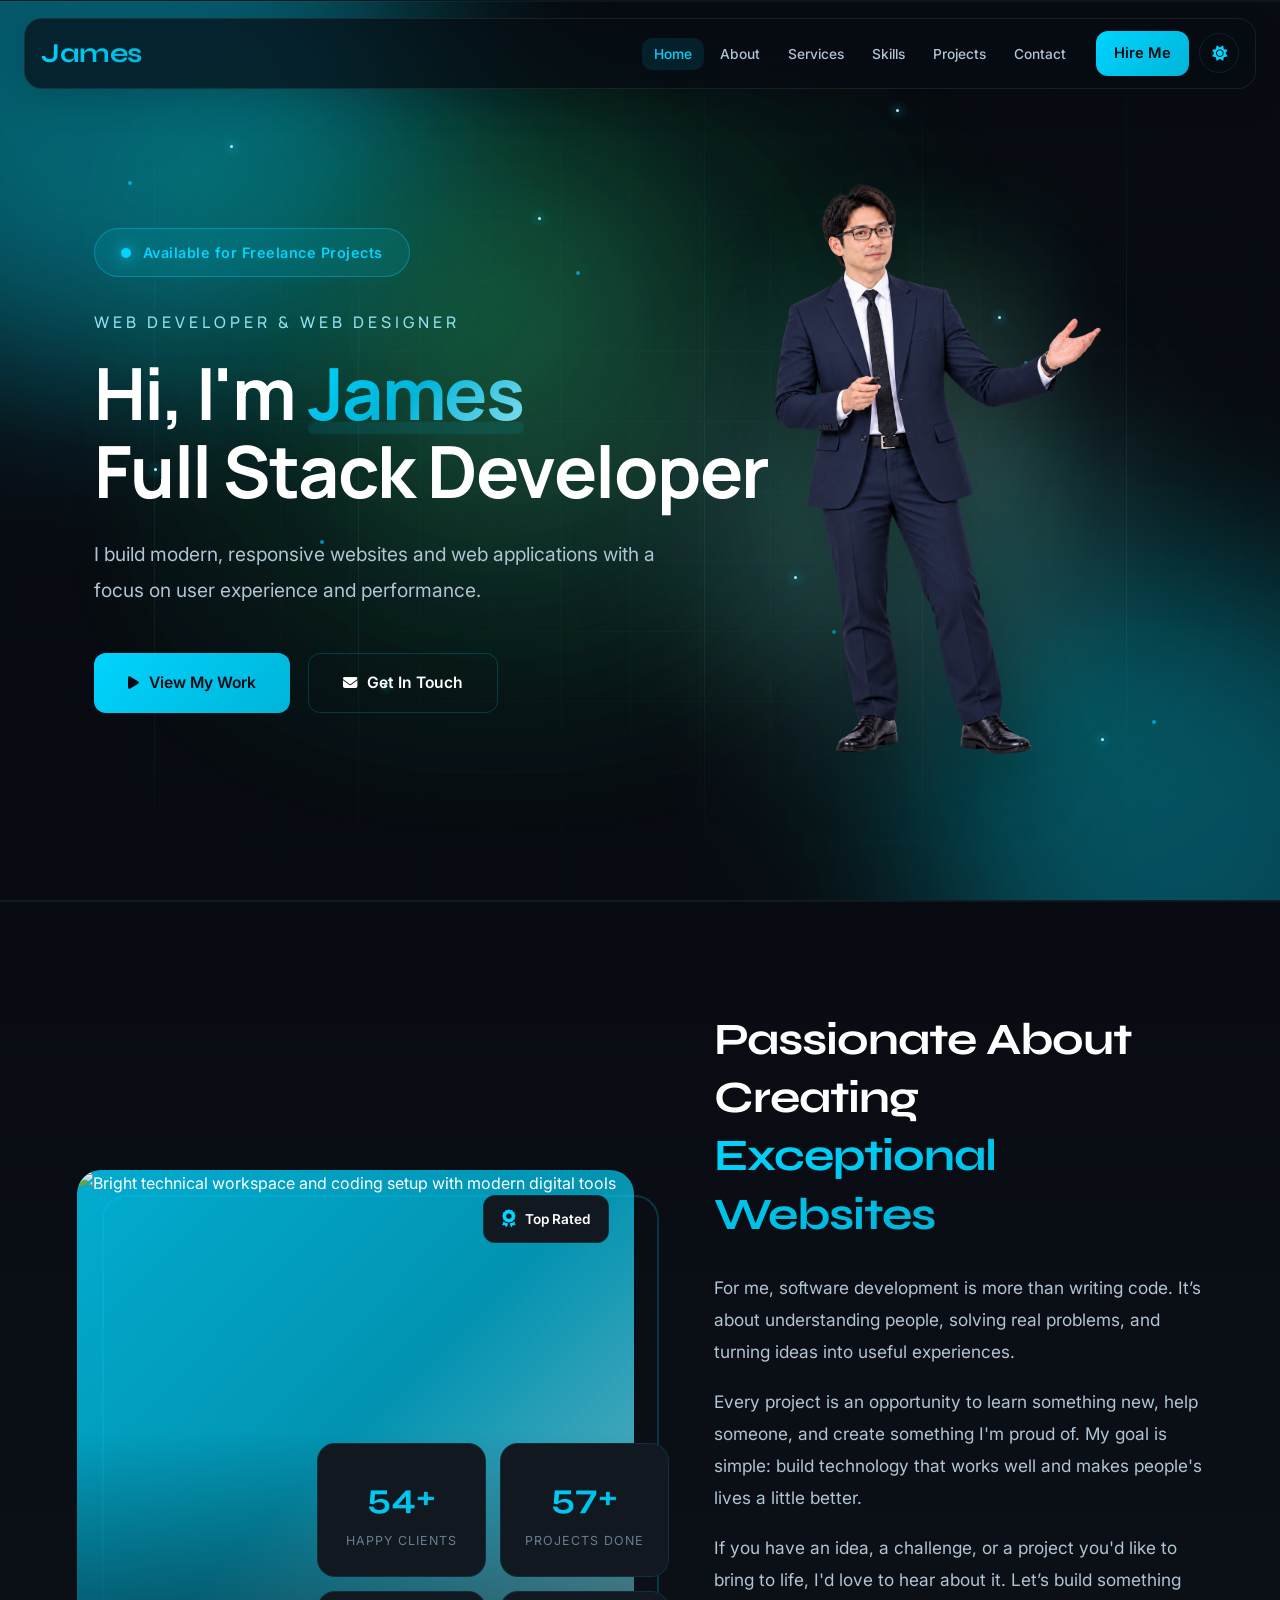
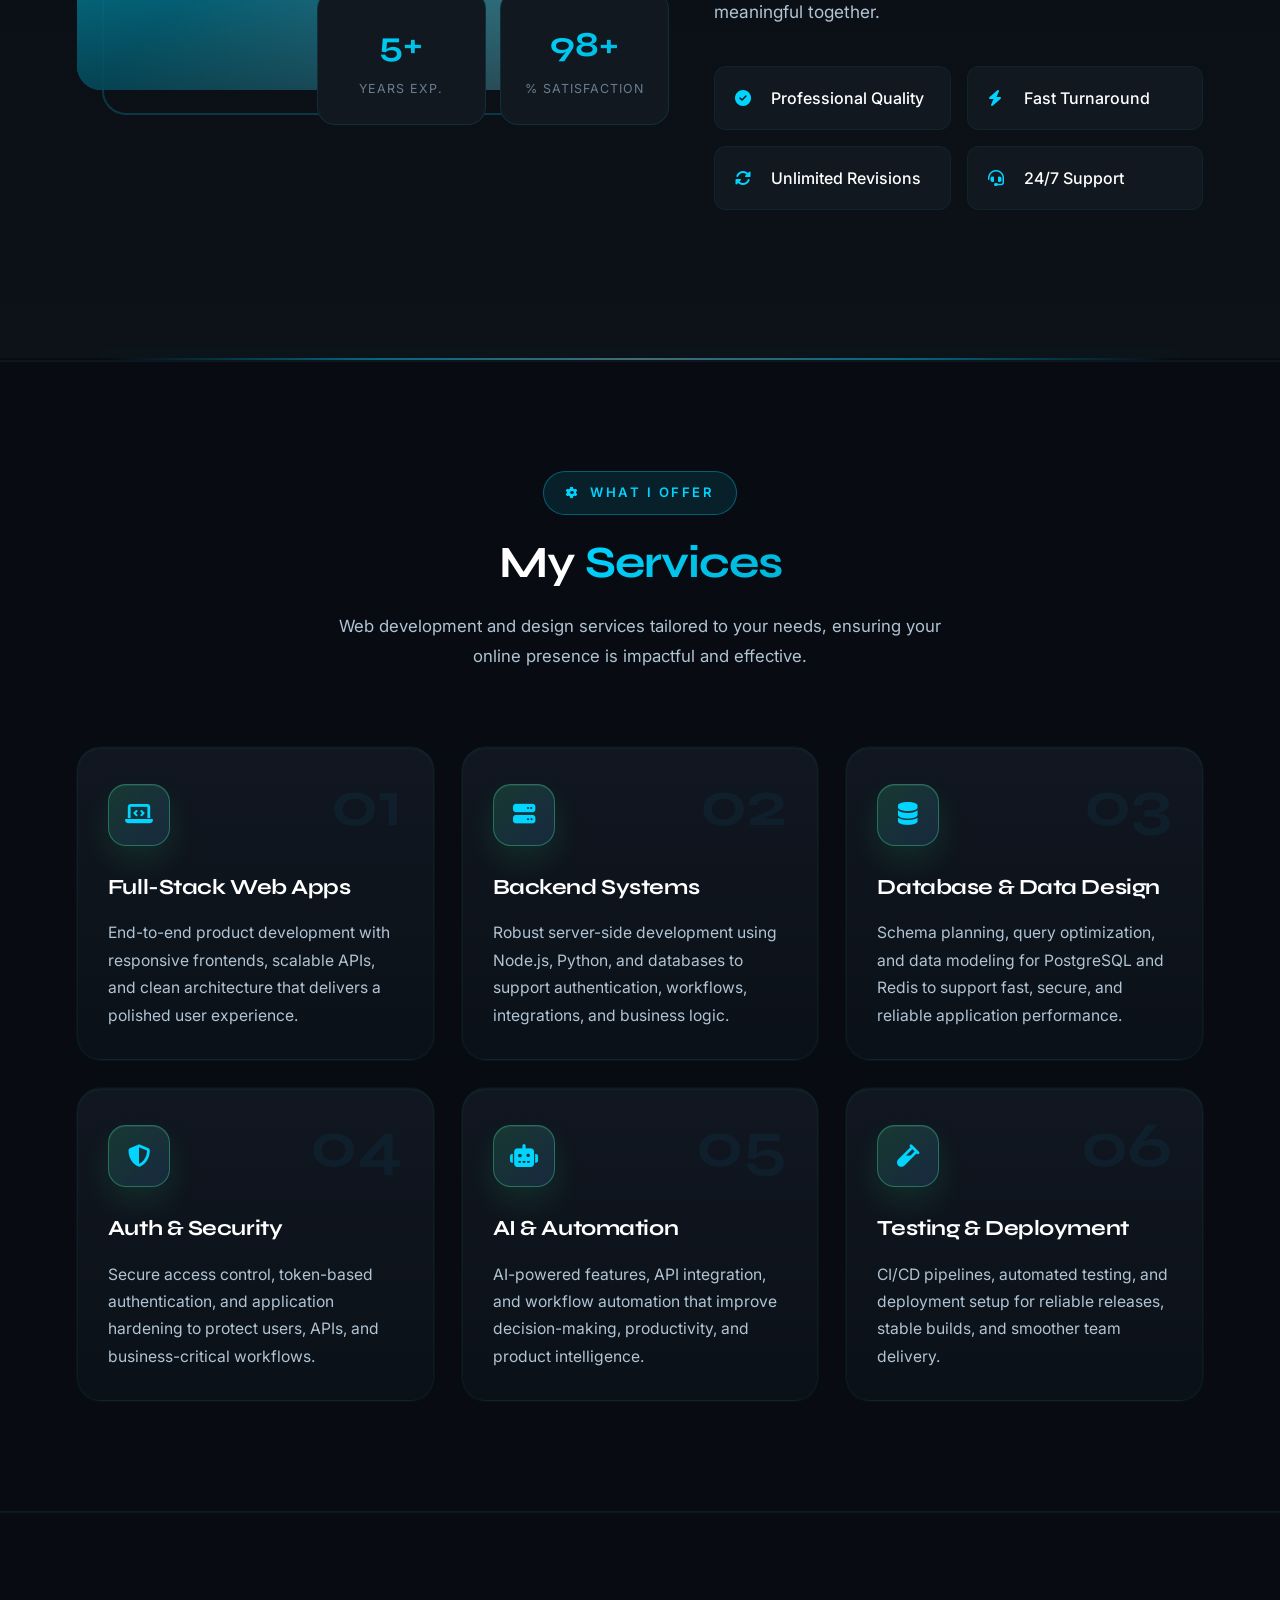
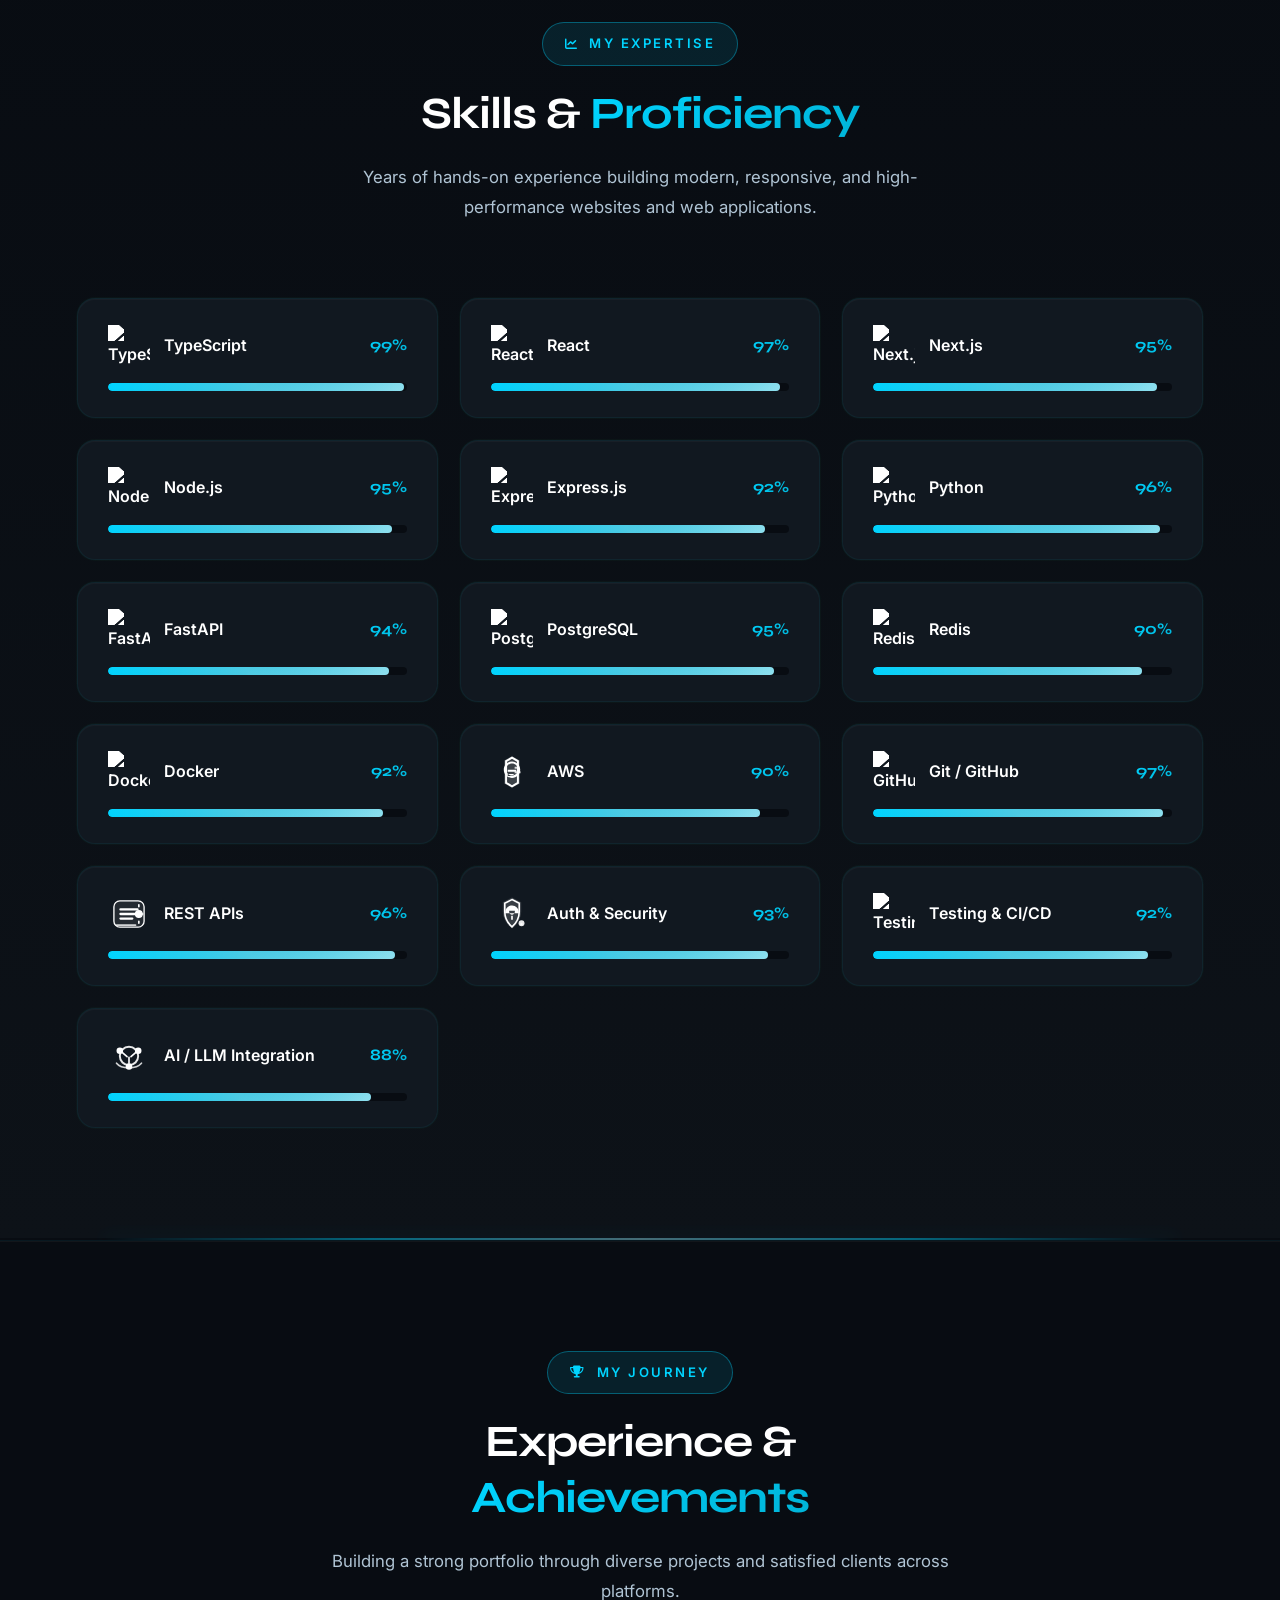
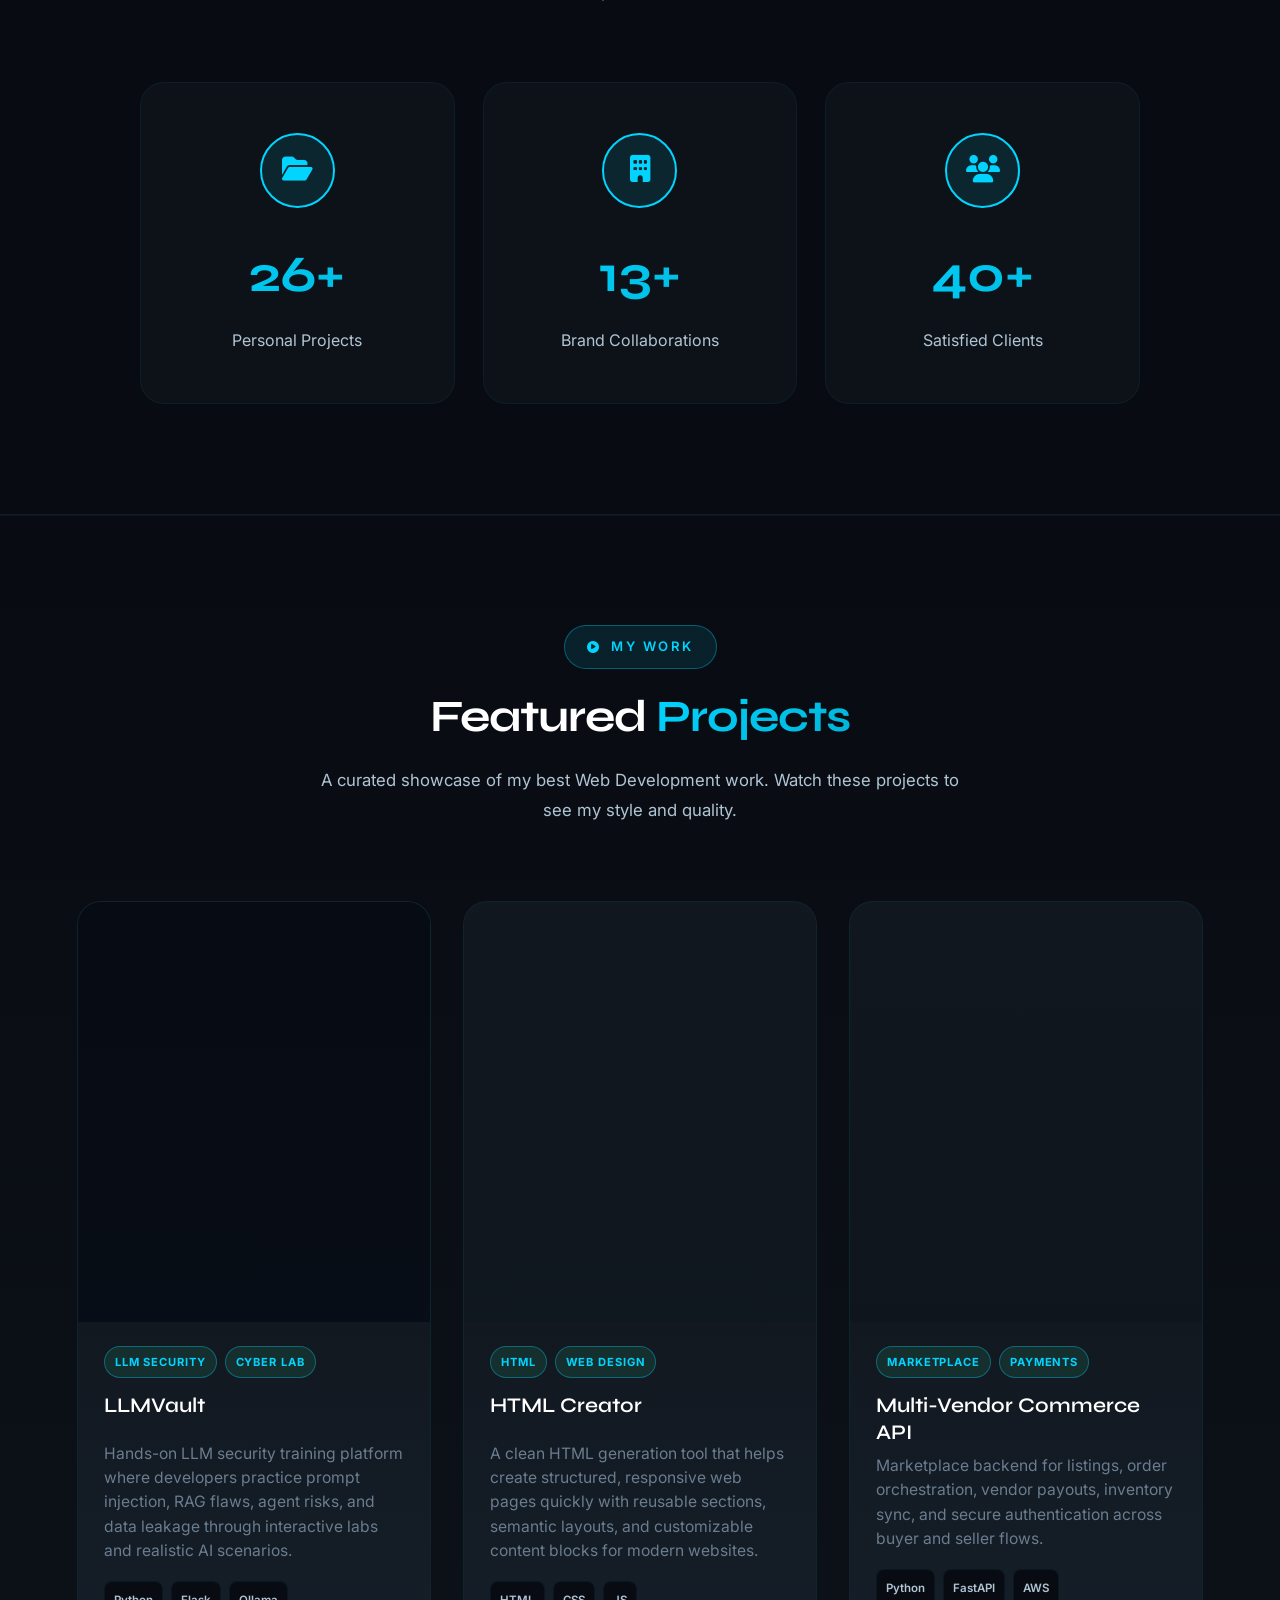
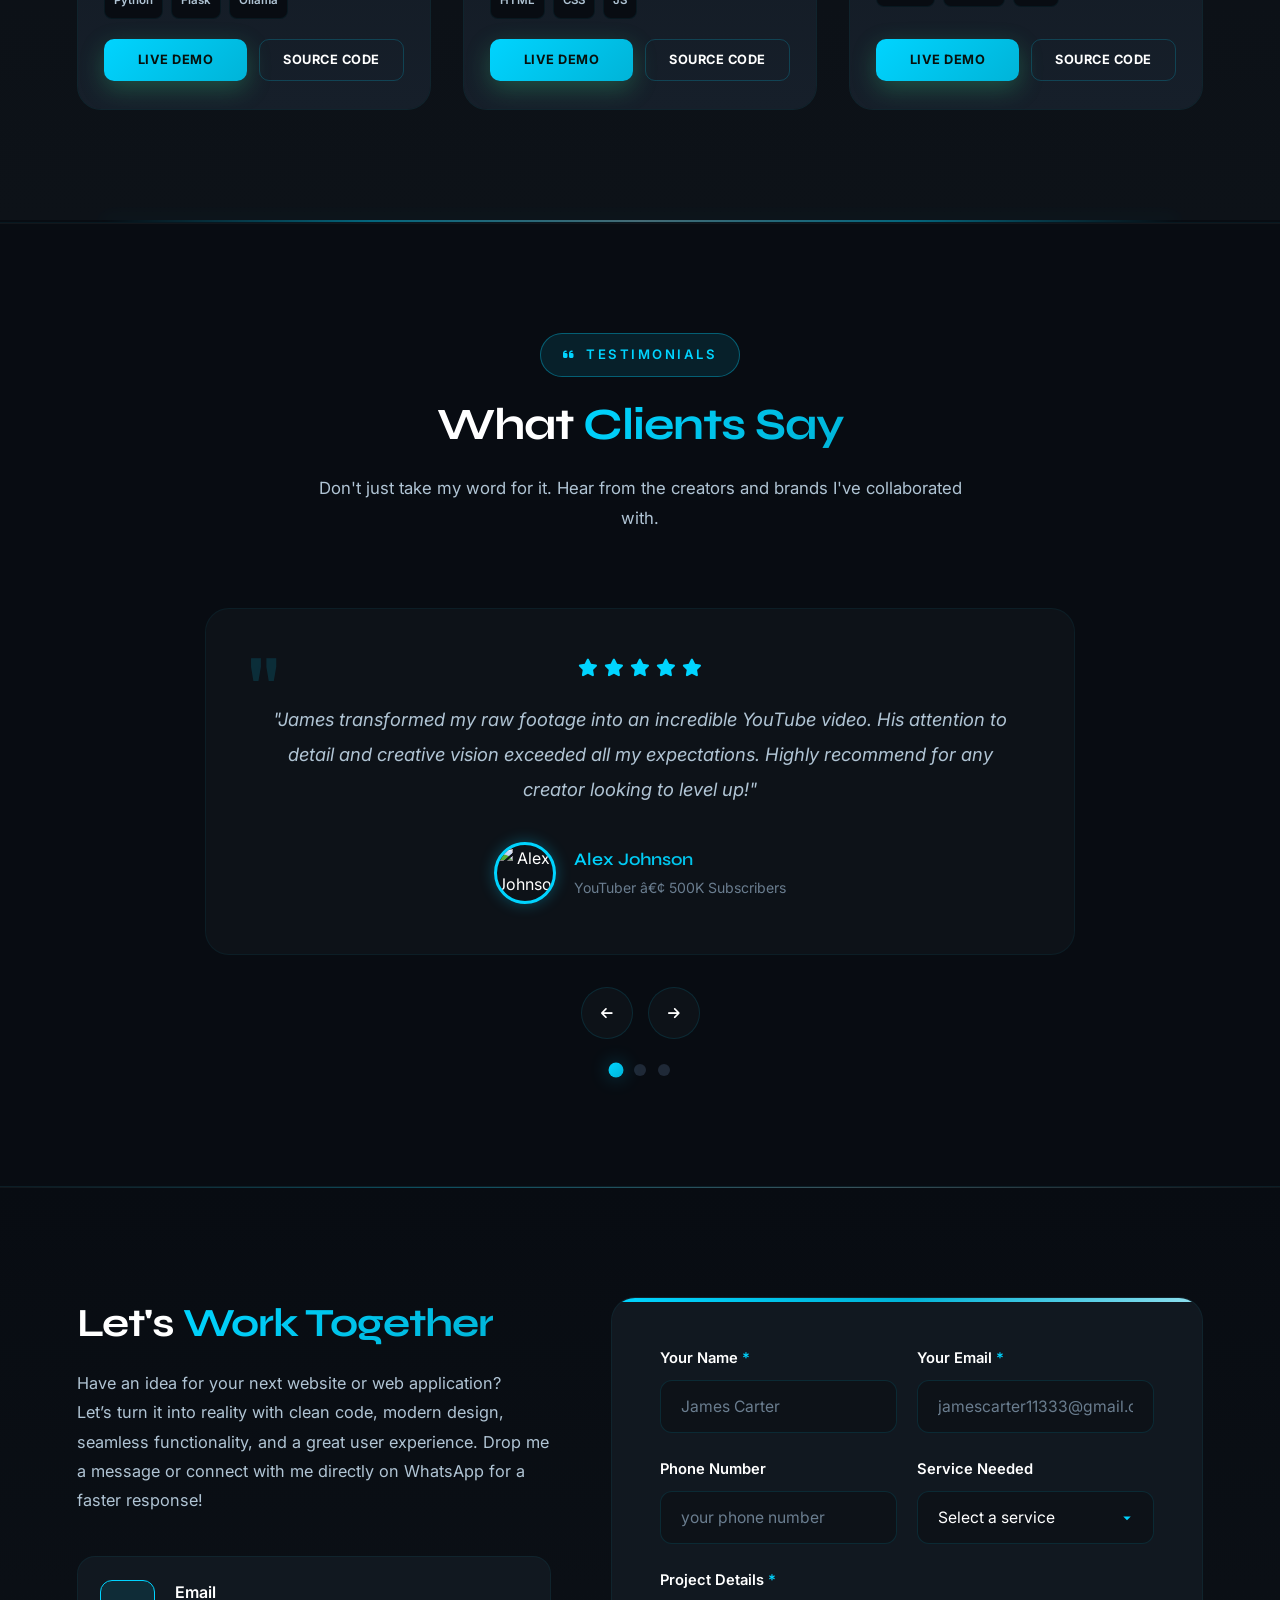
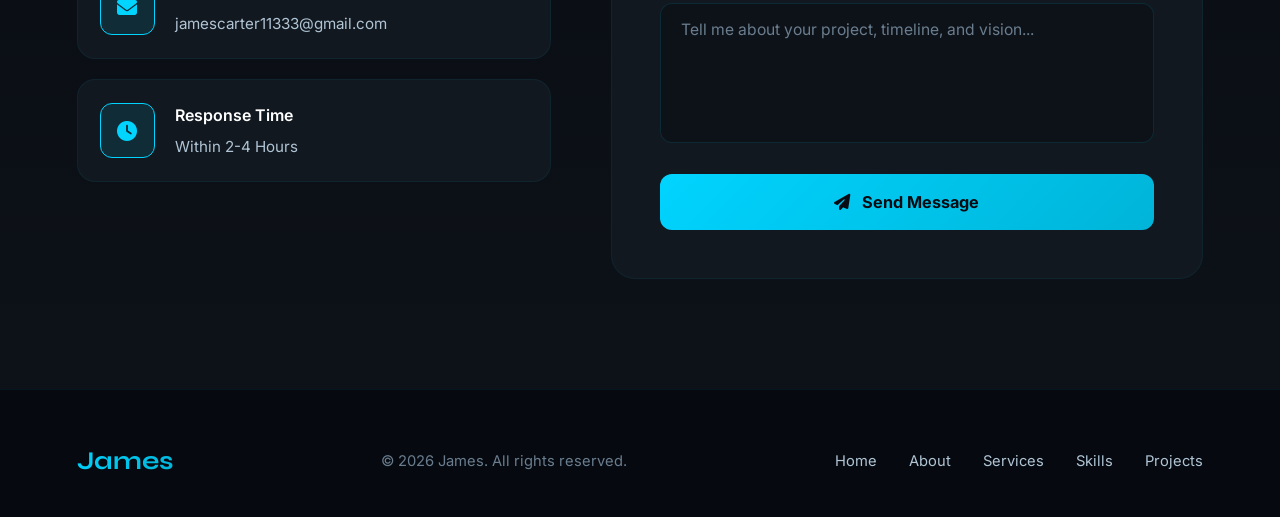
==== commit b9860e50: "Update: projects" ====
--- a/index.html
+++ b/index.html
@@ -605,19 +605,19 @@
                     <div class="video-wrapper project-image-one"></div>
                     <div class="video-info">
                         <div class="project-tags">
-                            <span>SaaS</span>
-                            <span>AI Agent</span>
-                        </div>
-                        <h3 class="video-title">AI Support Copilot</h3>
-                        <p class="video-desc">Customer support platform that summarizes chats, suggests replies, and routes tickets using GPT APIs with secure admin workflows.</p>
+                            <span>LLM Security</span>
+                            <span>Cyber Lab</span>
+                        </div>
+                        <h3 class="video-title">LLMVault</h3>
+                        <p class="video-desc">Hands-on LLM security training platform where developers practice prompt injection, RAG flaws, agent risks, and data leakage through interactive labs and realistic AI scenarios.</p>
                         <div class="project-badges">
-                            <span>Next.js</span>
-                            <span>FastAPI</span>
-                            <span>OpenAI</span>
+                            <span>Python</span>
+                            <span>Flask</span>
+                            <span>Ollama</span>
                         </div>
                         <div class="project-actions">
-                            <a href="#contact" class="project-btn primary">Live Demo</a>
-                            <a href="#contact" class="project-btn secondary">Source Code</a>
+                            <a href="https://james-vault.vercel.app/" class="project-btn primary">Live Demo</a>
+                            <a href="#" class="project-btn secondary">Source Code</a>
                         </div>
                     </div>
                 </div>
@@ -627,19 +627,19 @@
                     <div class="video-wrapper project-image-two"></div>
                     <div class="video-info">
                         <div class="project-tags">
-                            <span>Analytics</span>
-                            <span>B2B SaaS</span>
-                        </div>
-                        <h3 class="video-title">RevenueOps Dashboard</h3>
-                        <p class="video-desc">Executive analytics platform for pipeline tracking, retention reporting, and role-based access across sales, product, and finance teams.</p>
+                            <span>HTML</span>
+                            <span>Web Design</span>
+                        </div>
+                        <h3 class="video-title">HTML Creator</h3>
+                        <p class="video-desc">A clean HTML generation tool that helps create structured, responsive web pages quickly with reusable sections, semantic layouts, and customizable content blocks for modern websites.</p>
                         <div class="project-badges">
-                            <span>React</span>
-                            <span>Node.js</span>
-                            <span>PostgreSQL</span>
+                            <span>HTML</span>
+                            <span>CSS</span>
+                            <span>JS</span>
                         </div>
                         <div class="project-actions">
-                            <a href="#contact" class="project-btn primary">Live Demo</a>
-                            <a href="#contact" class="project-btn secondary">Source Code</a>
+                            <a href="https://html-creator-next.vercel.app/" class="project-btn primary">Live Demo</a>
+                            <a href="#" class="project-btn secondary">Source Code</a>
                         </div>
                     </div>
                 </div>
@@ -660,8 +660,8 @@
                             <span>AWS</span>
                         </div>
                         <div class="project-actions">
-                            <a href="#contact" class="project-btn primary">Live Demo</a>
-                            <a href="#contact" class="project-btn secondary">Source Code</a>
+                            <a href="https://commerce-coral-eight.vercel.app/" class="project-btn primary">Live Demo</a>
+                            <a href="#" class="project-btn secondary">Source Code</a>
                         </div>
                     </div>
                 </div>
@@ -683,7 +683,7 @@
                 </p>
             </div>
 
-            <div class="testimonials-wrapper reveal">
+            <div class="testimonials-wrapper reveal"> 
                 <div class="testimonial-slider">
                     <div class="testimonial-track" id="testimonialTrack">
                         <div class="testimonial-slide">
@@ -801,7 +801,7 @@
                             </div>
                             <div>
                                 <h4>Email</h4>
-                                <a href="mailto:Jamesrajput10m@gmail.com">jamescarter11333@gmail.com</a>
+                                <a href="mailto:elitewarrior@gmail.com">jamescarter11333@gmail.com</a>
                             </div>
                         </div>
 
@@ -831,12 +831,12 @@
                     <div class="form-row">
                         <div class="form-group">
                             <label for="name">Your Name <span class="required">*</span></label>
-                            <input type="text" id="name" name="name" placeholder="Rahul Yadav" required
+                            <input type="text" id="name" name="name" placeholder="James Carter" required
                                 autocomplete="name">
                         </div>
                         <div class="form-group">
                             <label for="email">Your Email <span class="required">*</span></label>
-                            <input type="email" id="email" name="email" placeholder="vishal@example.com" required
+                            <input type="email" id="email" name="email" placeholder="jamescarter11333@gmail.com" required
                                 autocomplete="email">
                         </div>
                     </div>
--- a/style.css
+++ b/style.css
@@ -2277,20 +2277,20 @@
 }
 
 .project-image-one {
-    background-image: linear-gradient(180deg, rgba(15, 23, 42, 0.26), rgba(7, 12, 24, 0.72)), url('https://images.unsplash.com/photo-1555949963-aa79dcee981c?auto=format&fit=crop&w=900&q=80');
+    background-image: linear-gradient(180deg, rgba(8, 14, 24, 0.42), rgba(8, 14, 24, 0.8)), url('https://images.unsplash.com/photo-1518770660439-4636190af475?auto=format&fit=crop&w=1200&q=80');
     background-size: cover;
     background-position: center;
     background-color: var(--bg-base);
 }
 
 .project-image-two {
-    background-image: linear-gradient(180deg, rgba(8, 18, 24, 0.18), rgba(8, 18, 24, 0.62)), url('https://images.unsplash.com/photo-1551288049-bebda4e38f71?auto=format&fit=crop&w=900&q=80');
+    background-image: linear-gradient(180deg, rgba(14, 22, 30, 0.18), rgba(14, 22, 30, 0.72)), url('https://images.unsplash.com/photo-1677442136019-21780ecad995?auto=format&fit=crop&w=1200&q=80');
     background-size: cover;
     background-position: center;
 }
 
 .project-image-three {
-    background-image: linear-gradient(180deg, rgba(18, 13, 27, 0.18), rgba(18, 13, 27, 0.62)), url('https://images.unsplash.com/photo-1524758631624-e2822e304c36?auto=format&fit=crop&w=900&q=80');
+    background-image: linear-gradient(180deg, rgba(14, 20, 28, 0.28), rgba(14, 20, 28, 0.72)), url('https://images.unsplash.com/photo-1524758631624-e2822e304c36?auto=format&fit=crop&w=1200&q=80');
     background-size: cover;
     background-position: center;
 }
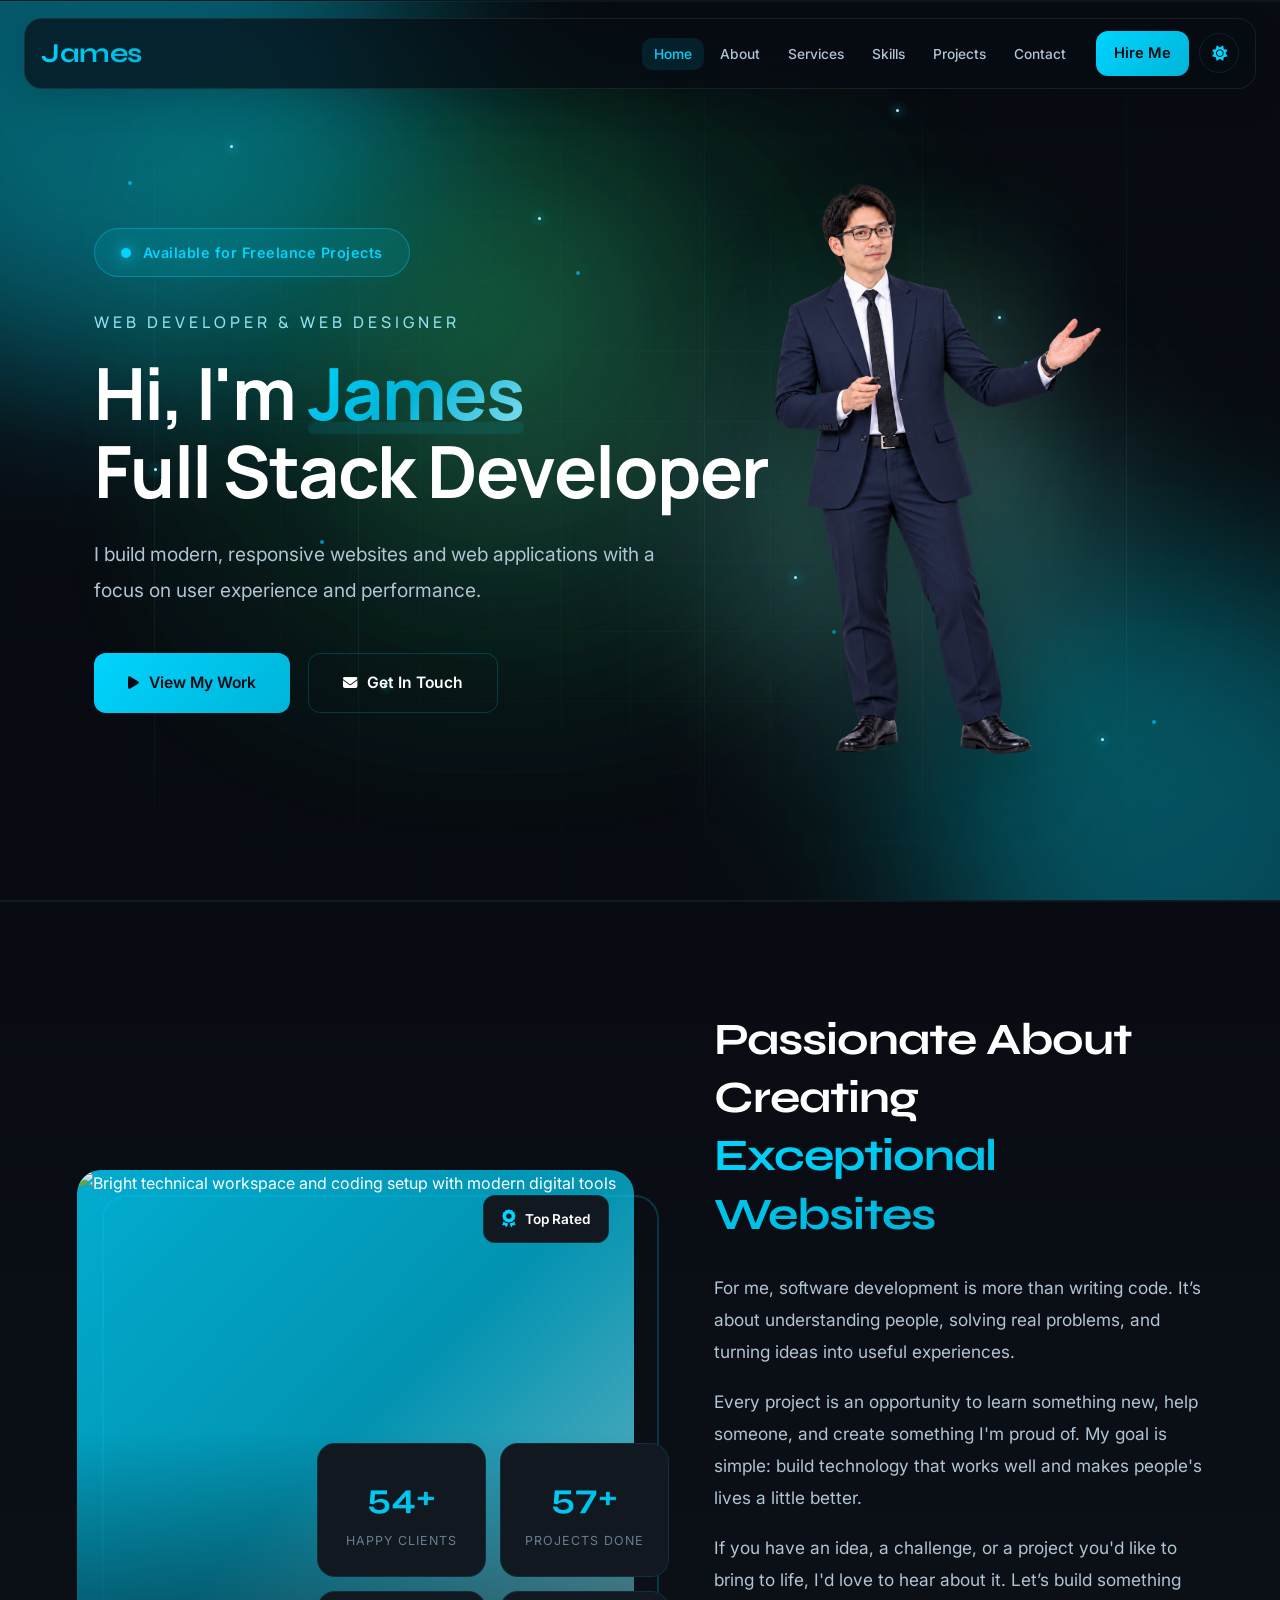
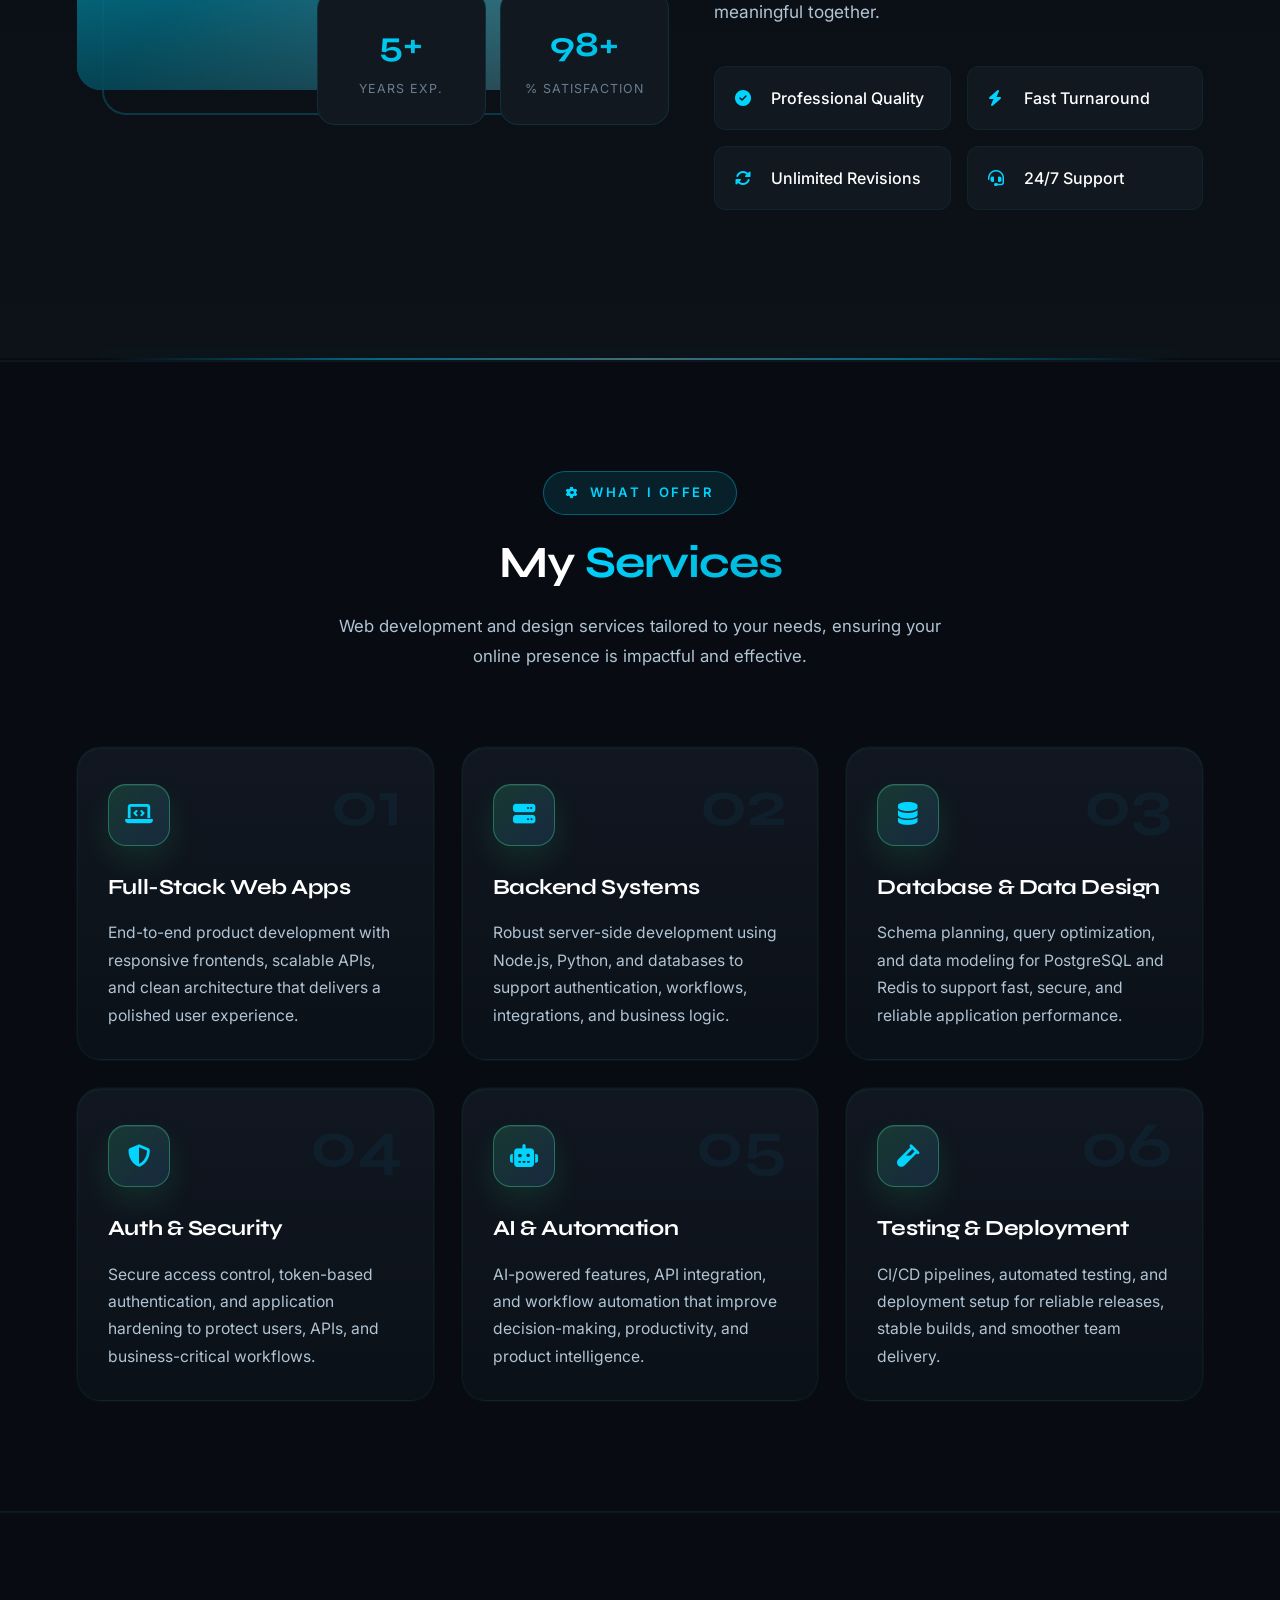
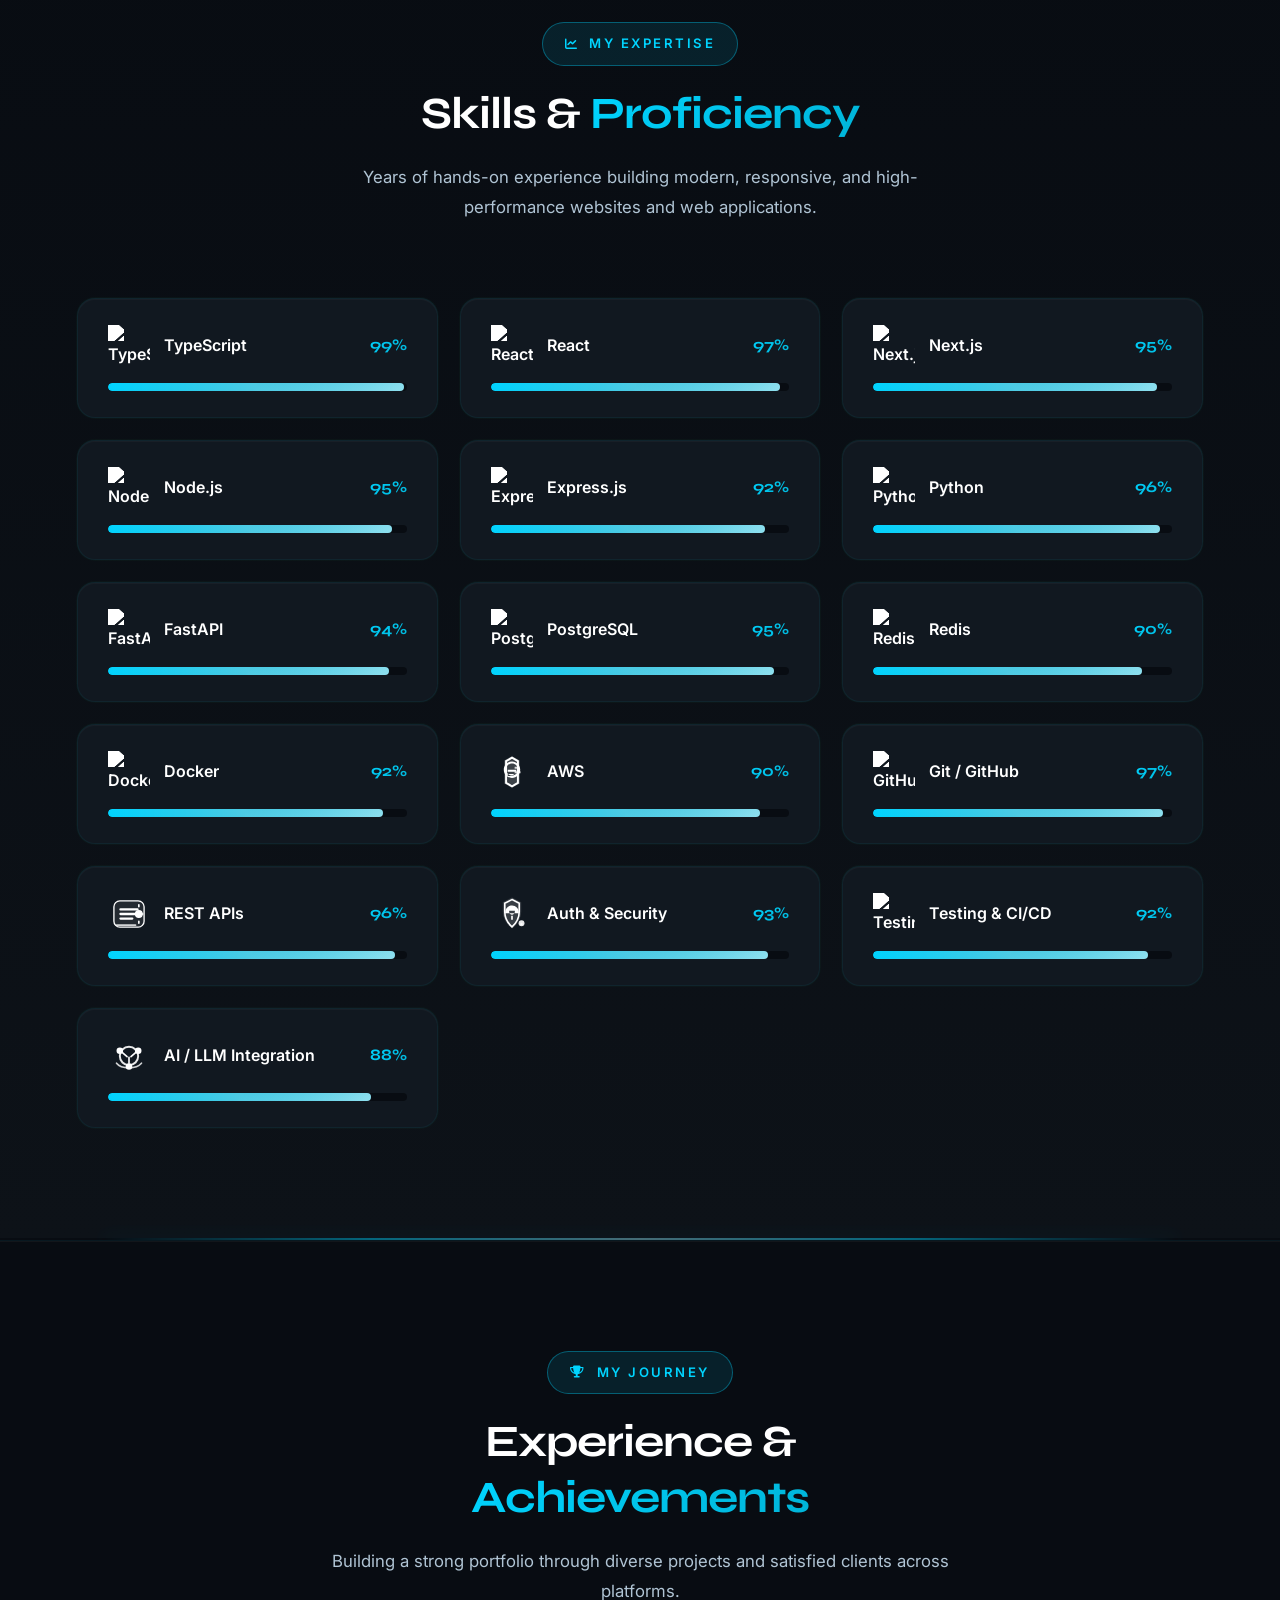
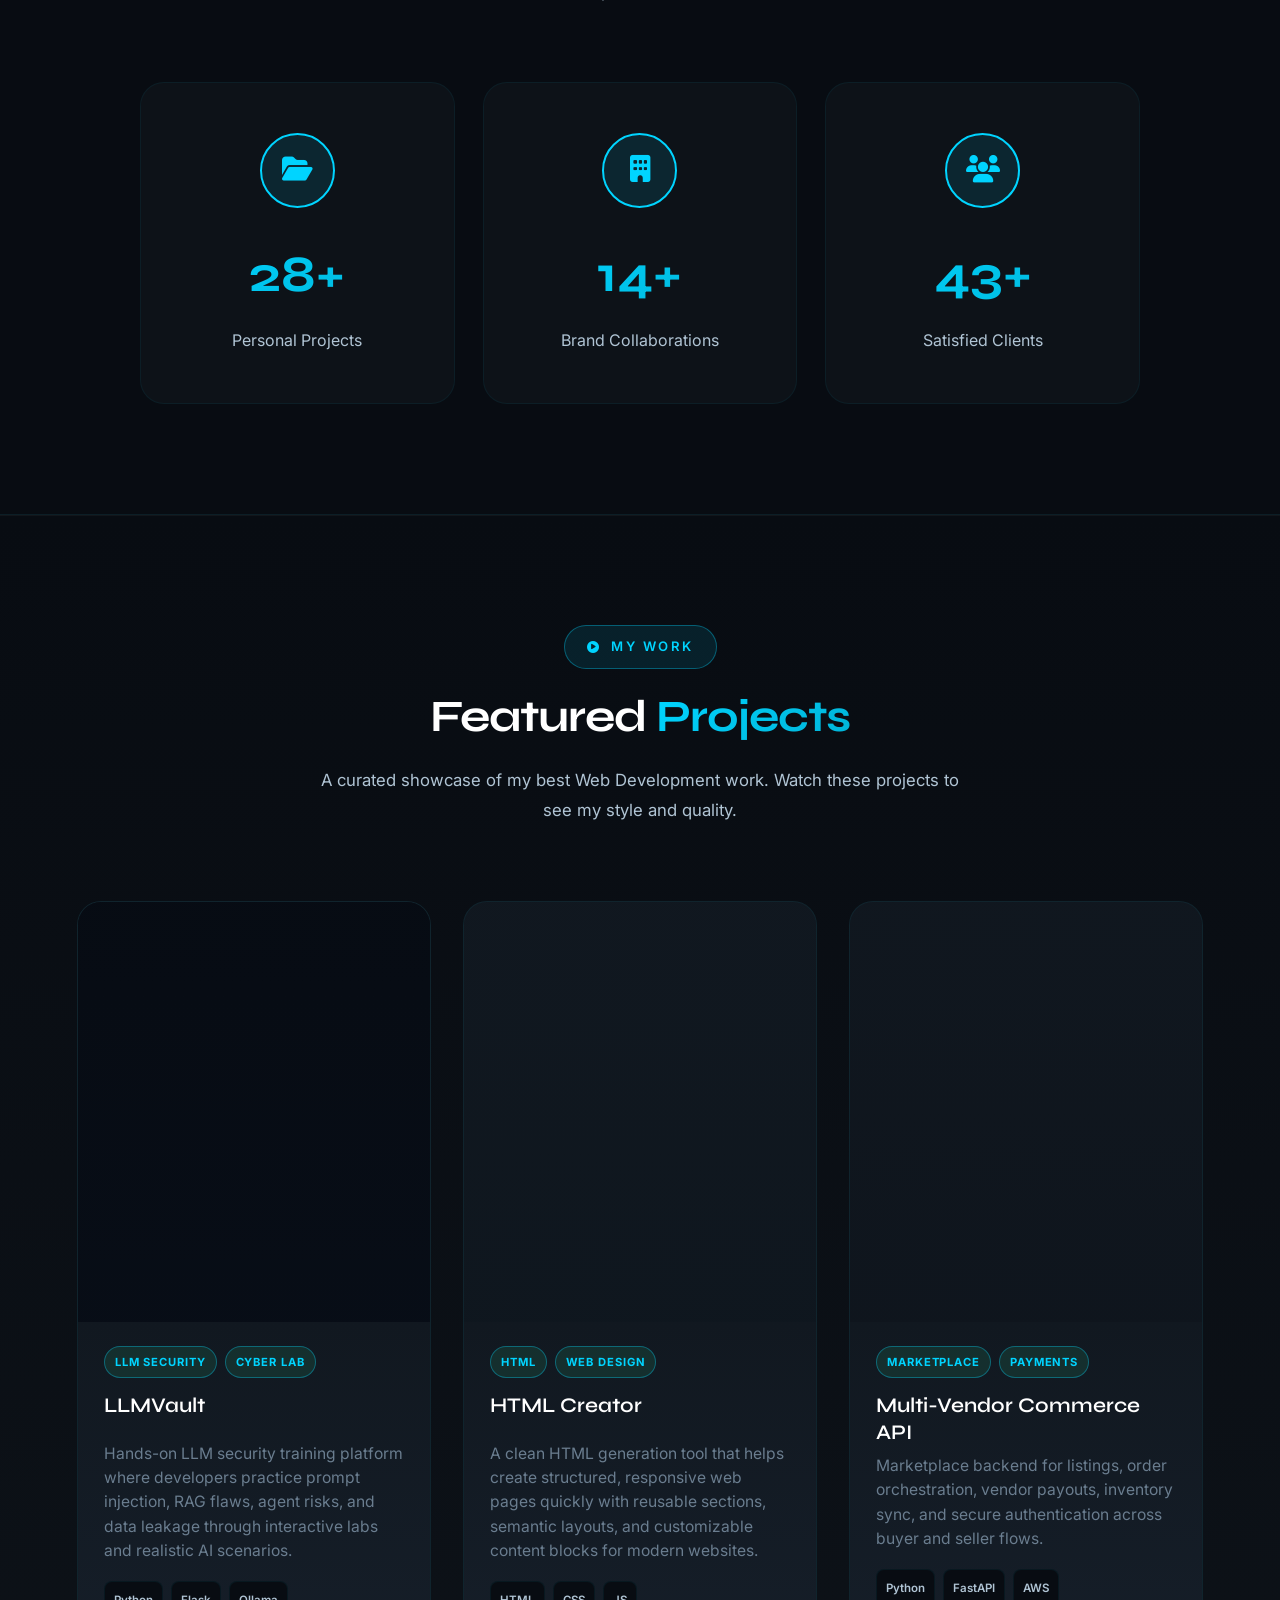
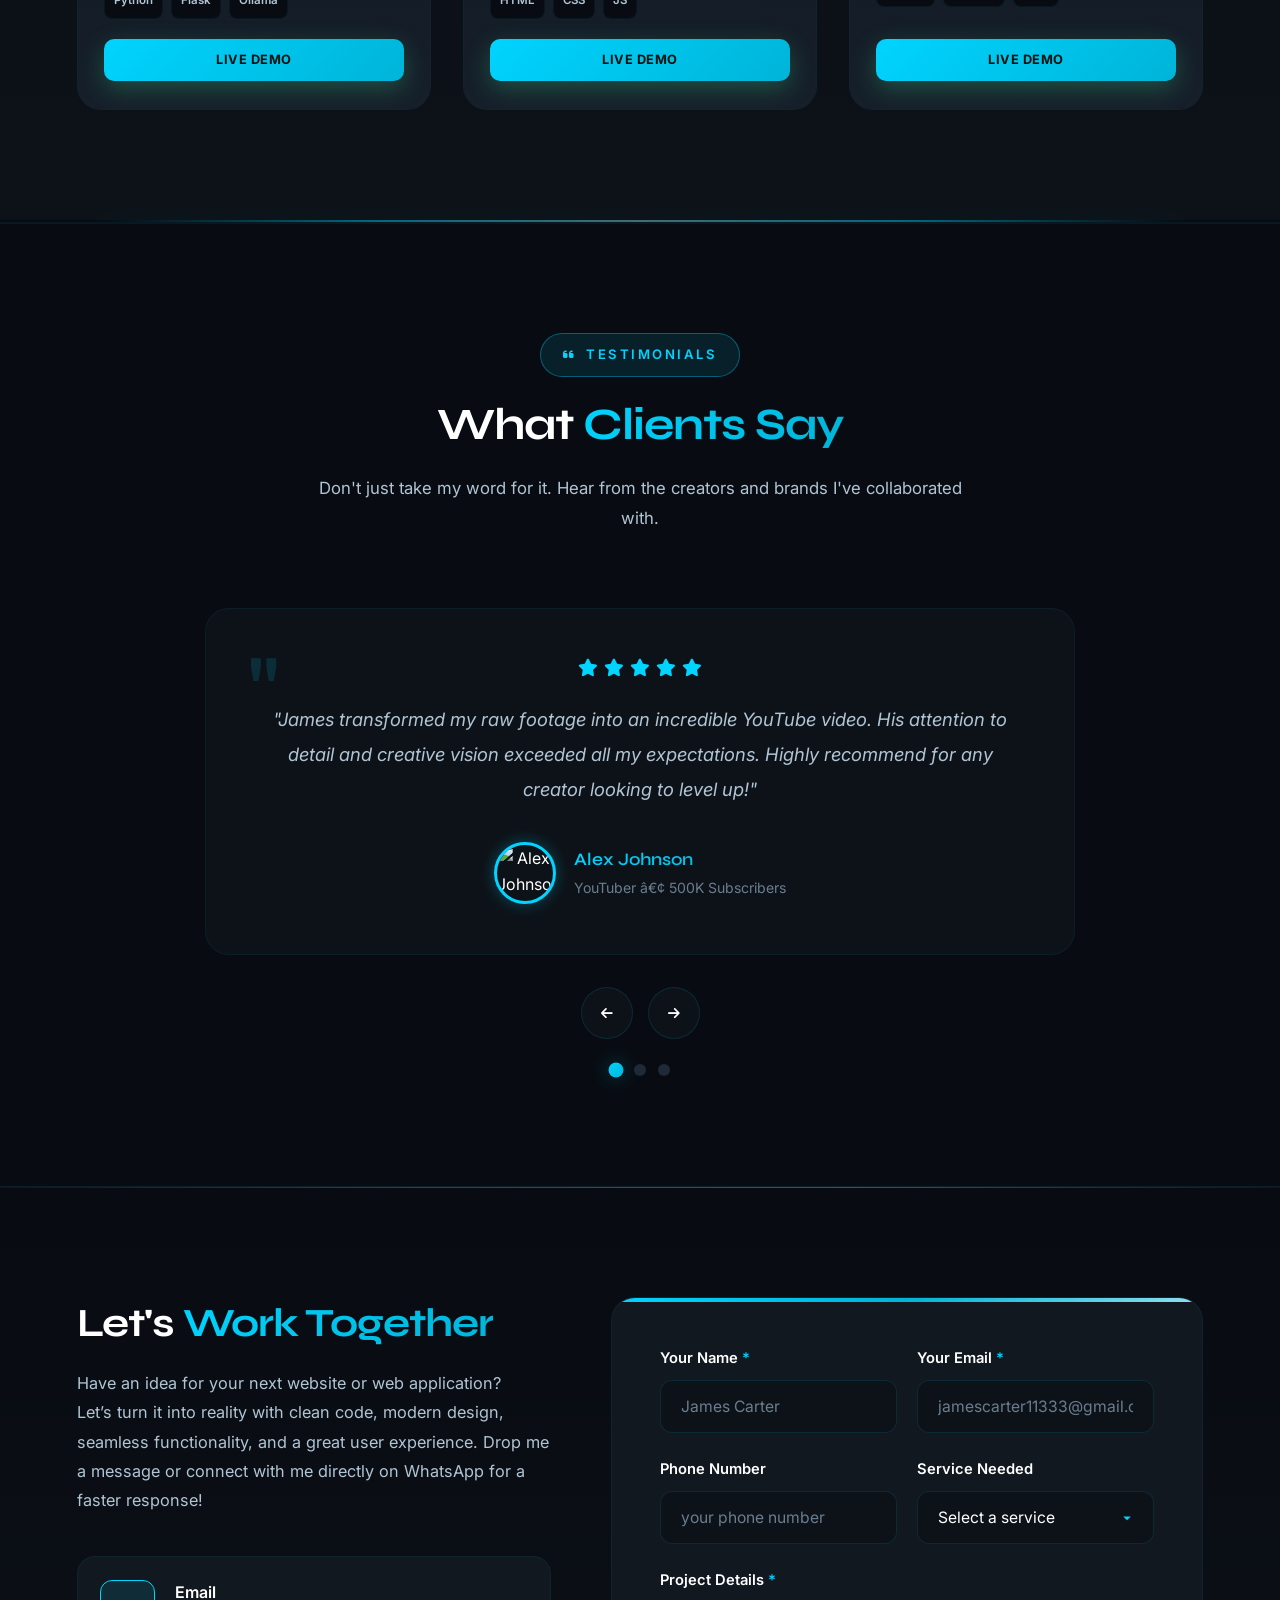
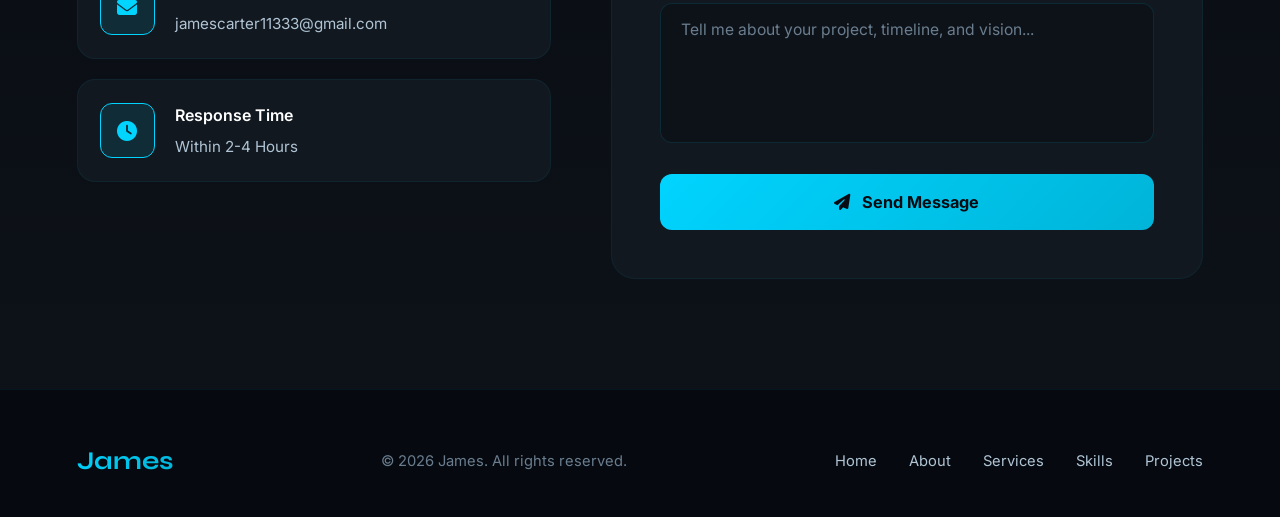
==== commit 3cbc5e02: "Update : add project links" ====
--- a/index.html
+++ b/index.html
@@ -617,7 +617,7 @@
                         </div>
                         <div class="project-actions">
                             <a href="https://james-vault.vercel.app/" class="project-btn primary">Live Demo</a>
-                            <a href="#" class="project-btn secondary">Source Code</a>
+                            <!-- <a href="#" class="project-btn secondary">Source Code</a> -->
                         </div>
                     </div>
                 </div>
@@ -639,7 +639,7 @@
                         </div>
                         <div class="project-actions">
                             <a href="https://html-creator-next.vercel.app/" class="project-btn primary">Live Demo</a>
-                            <a href="#" class="project-btn secondary">Source Code</a>
+                            <!-- <a href="#" class="project-btn secondary">Source Code</a> -->
                         </div>
                     </div>
                 </div>
@@ -660,8 +660,8 @@
                             <span>AWS</span>
                         </div>
                         <div class="project-actions">
-                            <a href="https://commerce-coral-eight.vercel.app/" class="project-btn primary">Live Demo</a>
-                            <a href="#" class="project-btn secondary">Source Code</a>
+                            <a href="https://e-commerce-client-ten-sigma.vercel.app" class="project-btn primary">Live Demo</a>
+                            <!-- <a href="#" class="project-btn secondary">Source Code</a> -->
                         </div>
                     </div>
                 </div>
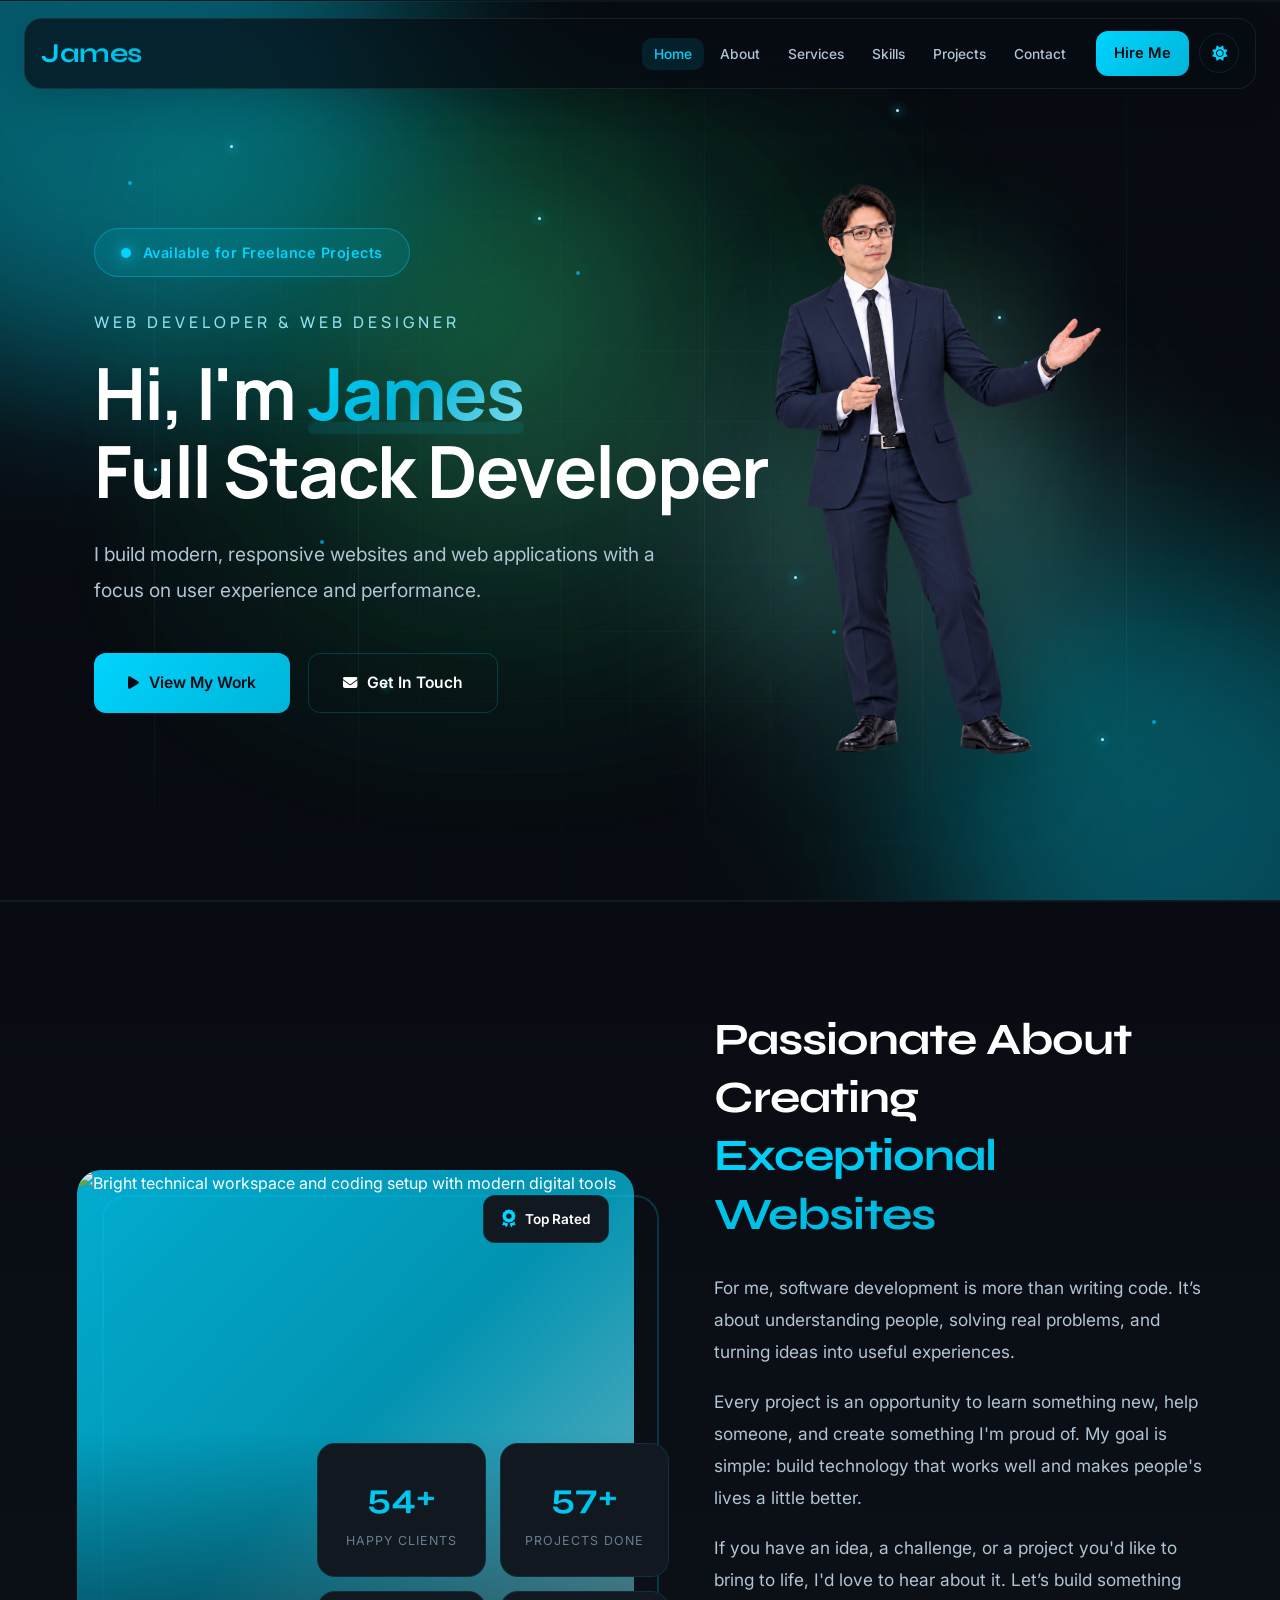
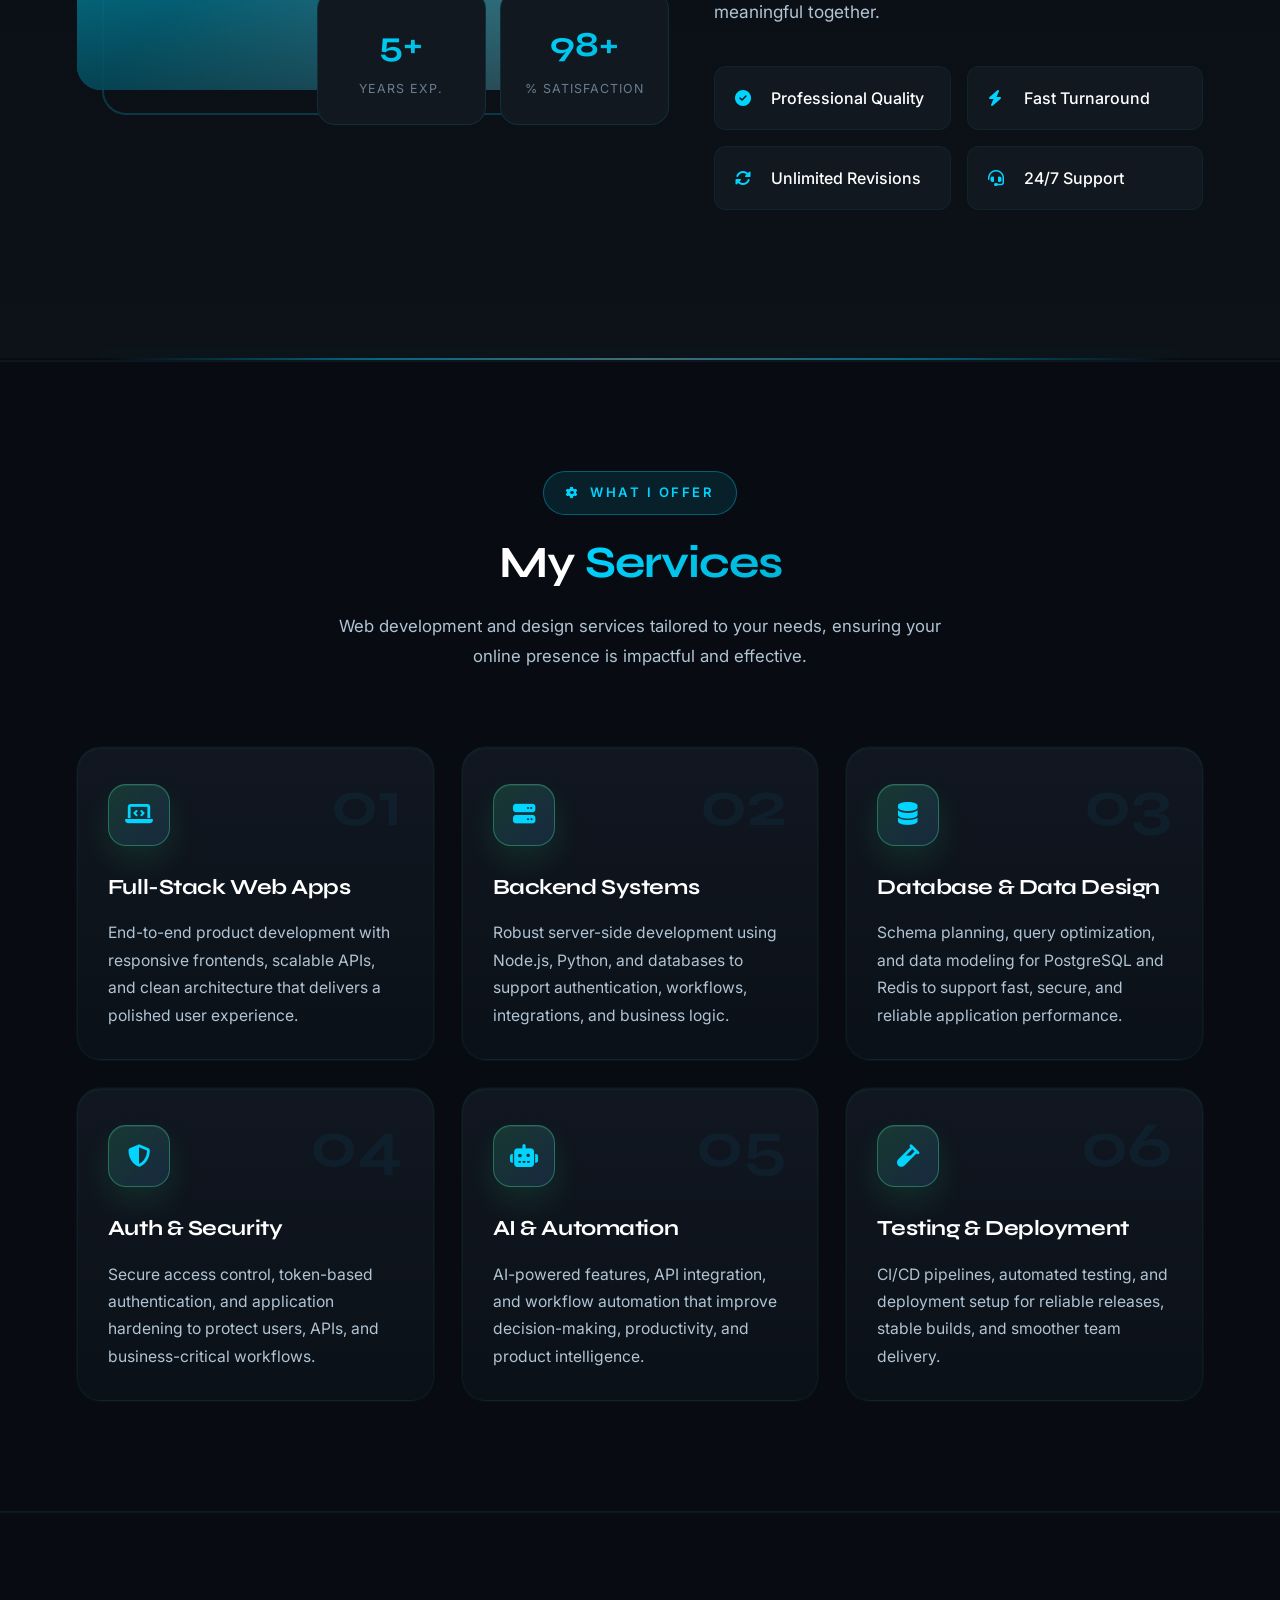
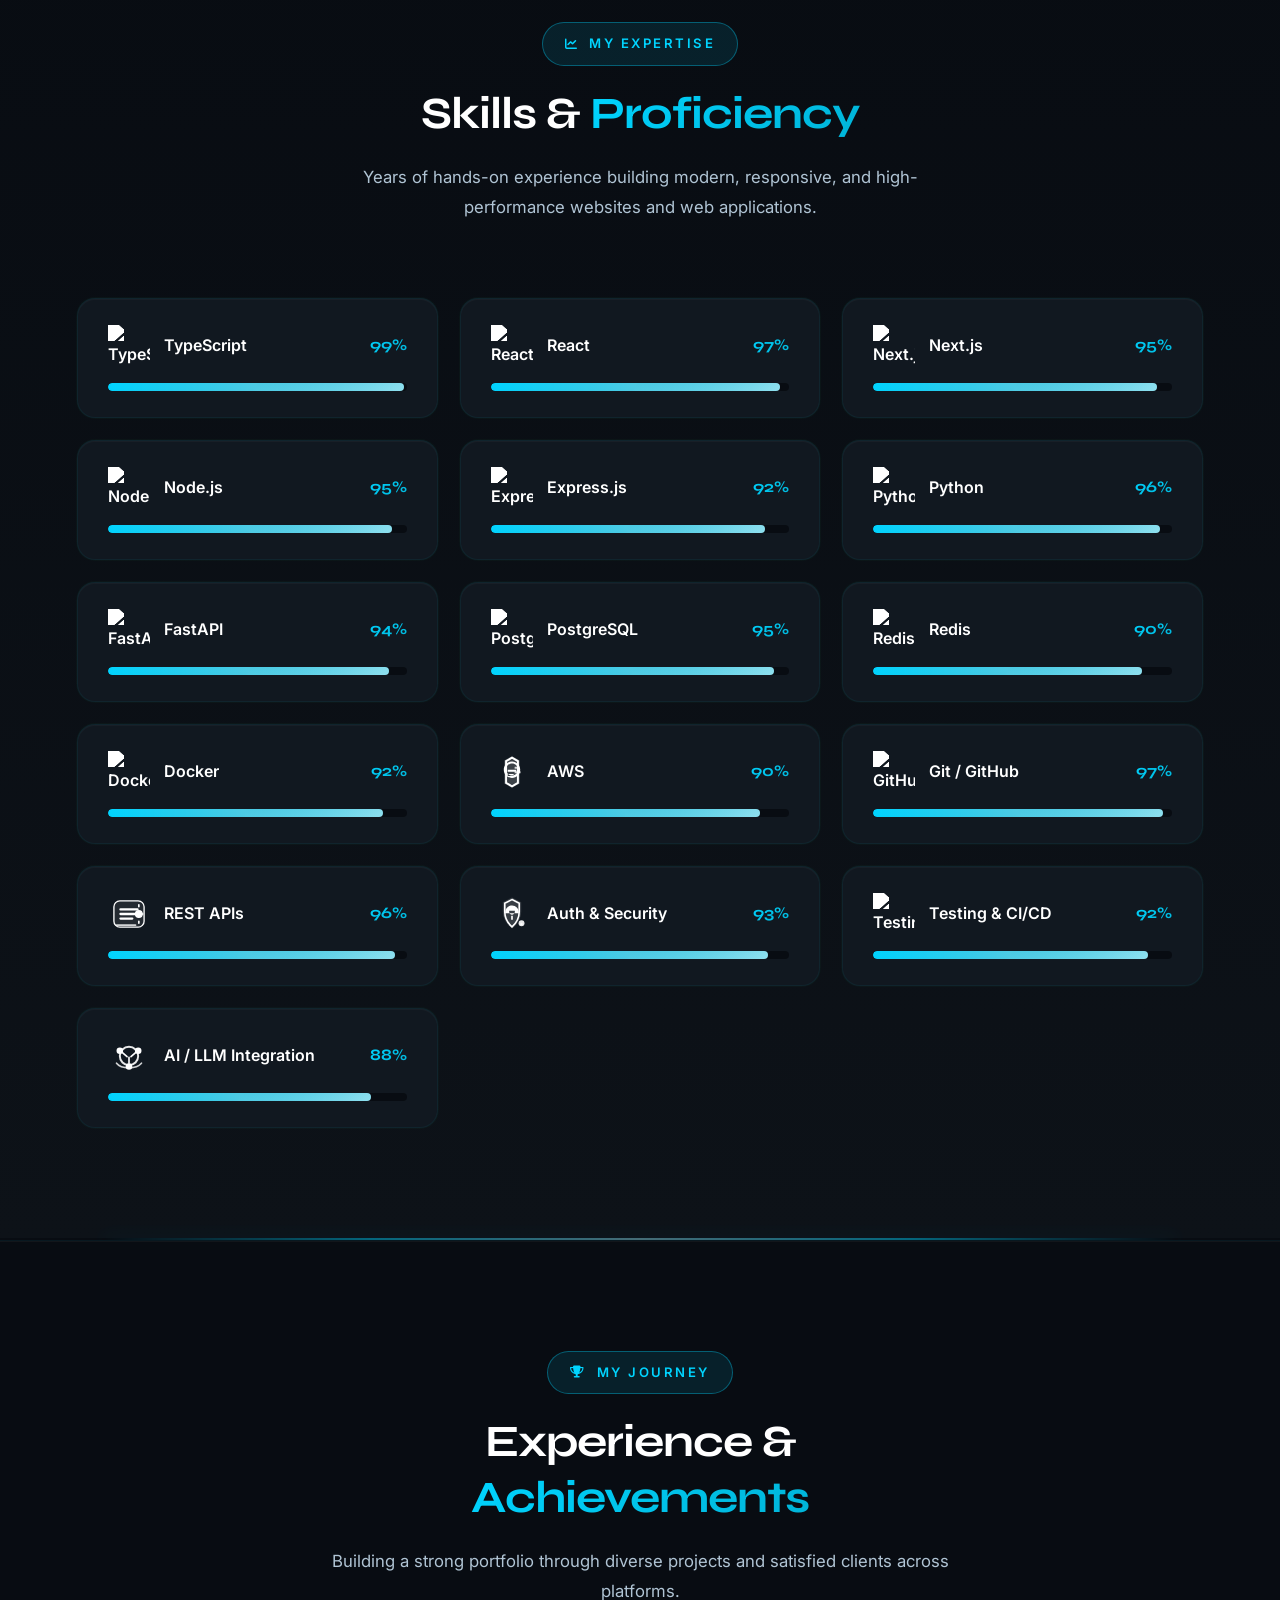
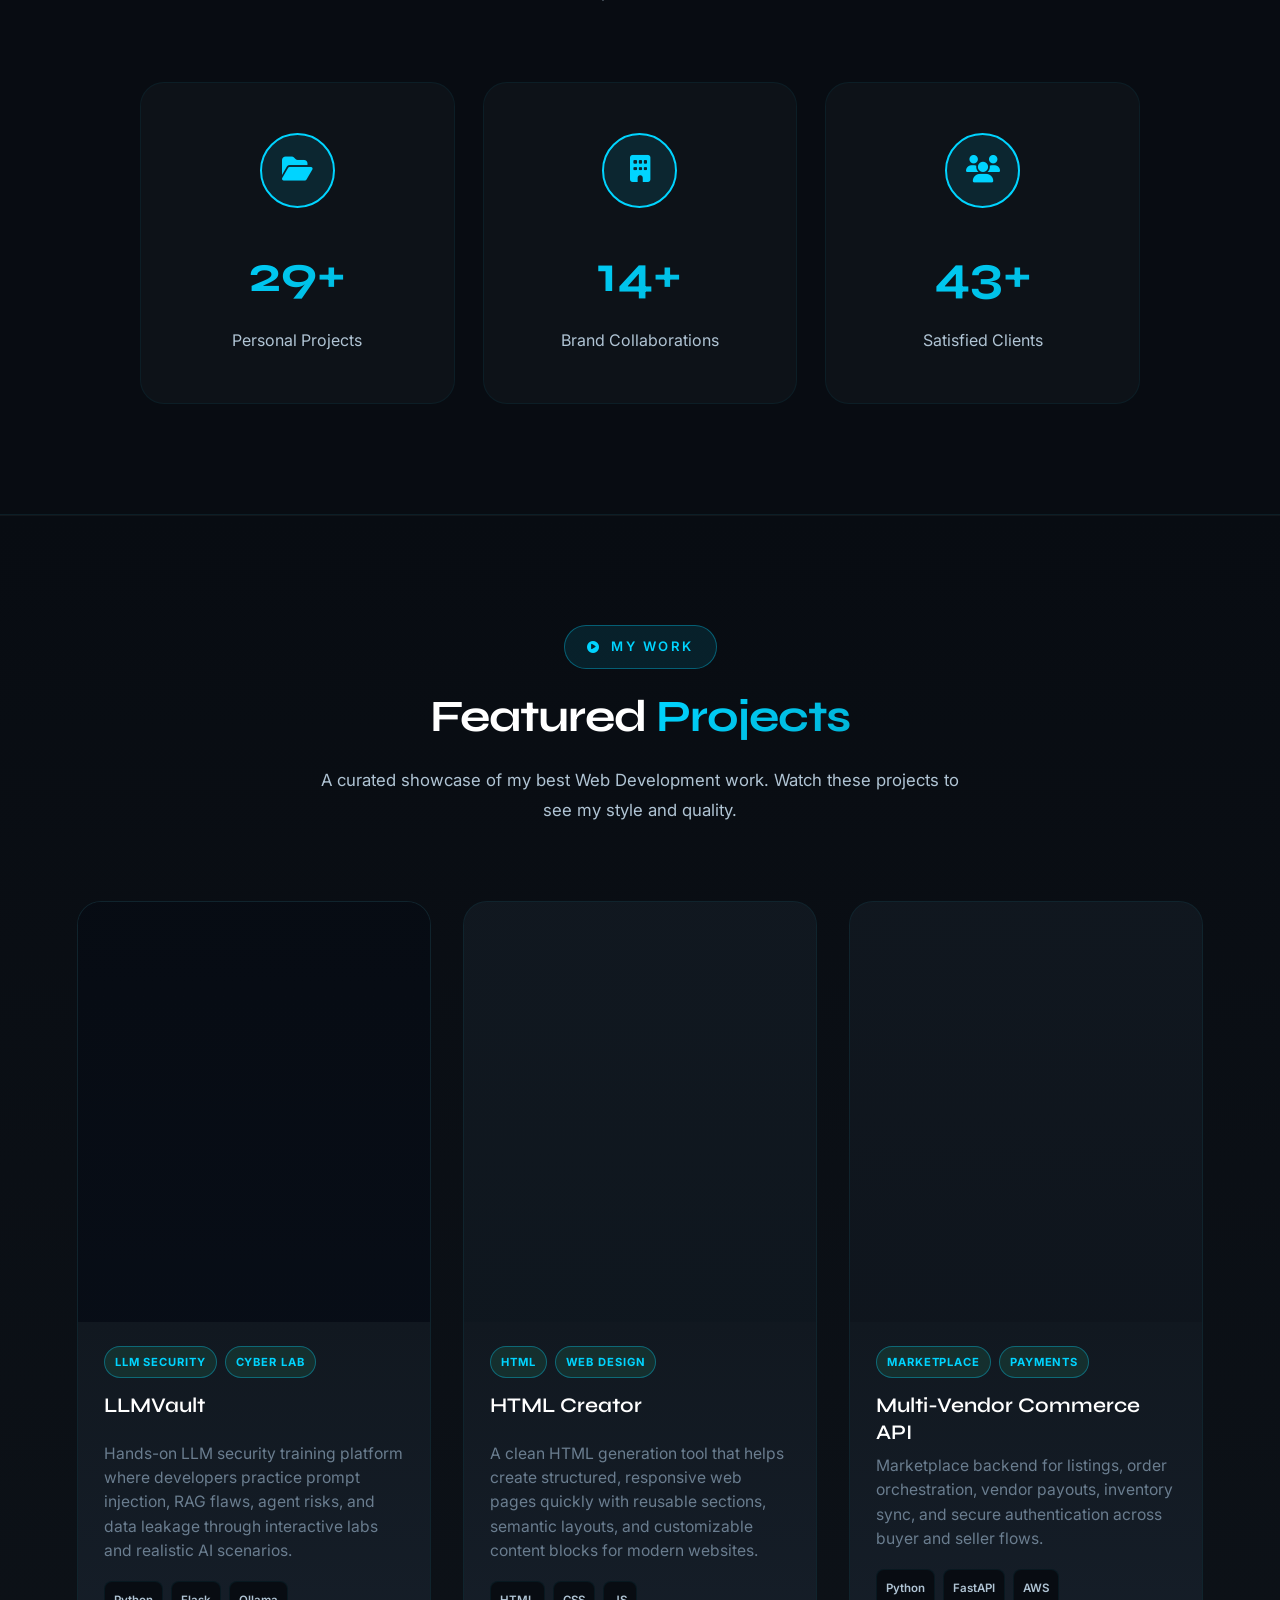
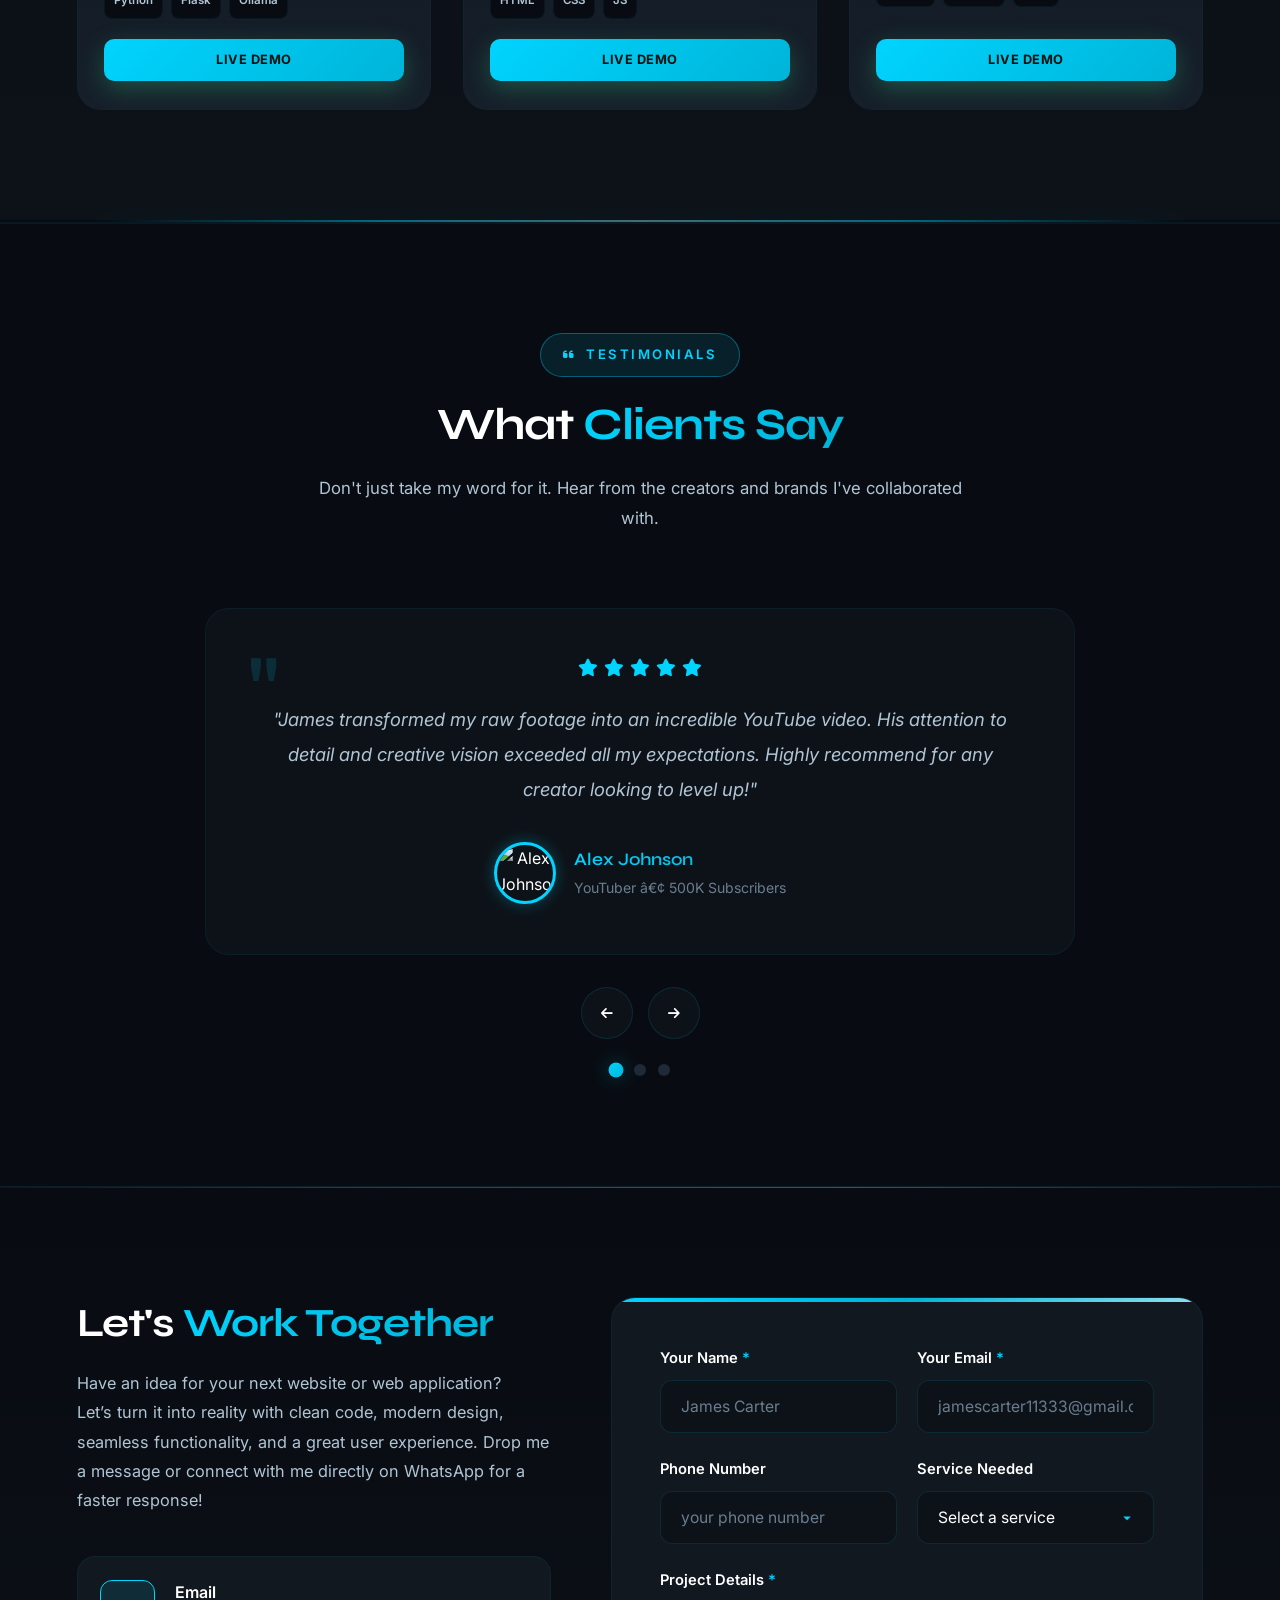
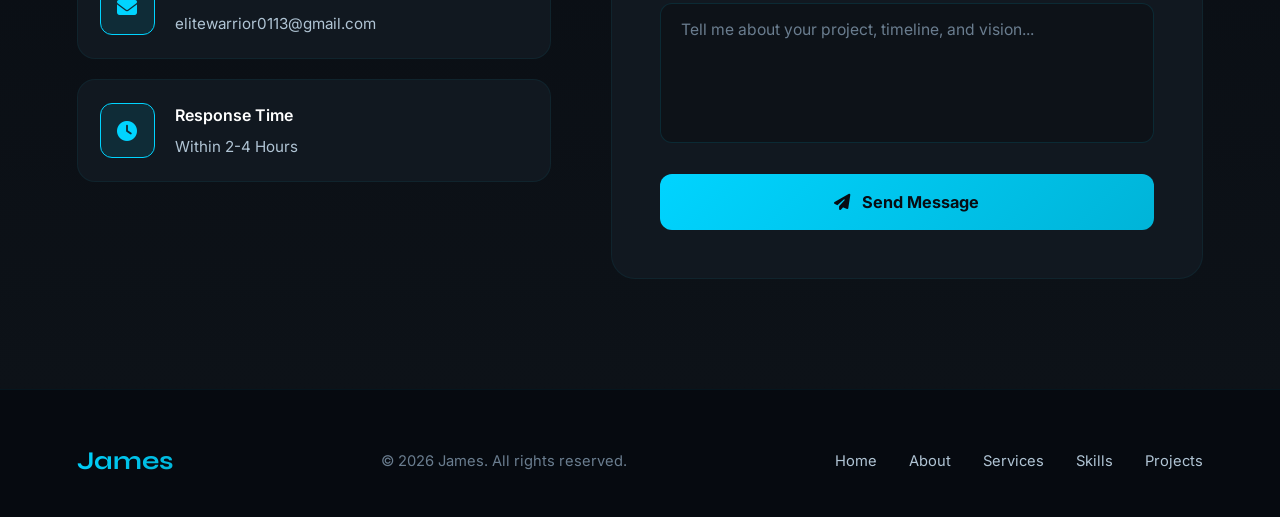
==== commit 65f72b3b: "Update : link email" ====
--- a/index.html
+++ b/index.html
@@ -39,7 +39,31 @@
     <link rel="stylesheet" href="style.css">
 </head>
 
-<body>
+<body oncontextmenu="return false;">
+    <script>
+        document.addEventListener('keydown', function (event) {
+            const forbidden = [
+                'F12',
+                'Shift+F12',
+                'Ctrl+Shift+I',
+                'Ctrl+Shift+C',
+                'Ctrl+U',
+                'Ctrl+S'
+            ];
+
+            const pressed = [];
+            if (event.ctrlKey) pressed.push('Ctrl');
+            if (event.shiftKey) pressed.push('Shift');
+            if (event.altKey) pressed.push('Alt');
+            pressed.push(event.key);
+
+            const combo = pressed.join('+');
+            if (forbidden.includes(combo) || forbidden.includes(event.key)) {
+                event.preventDefault();
+            }
+        });
+    </script>
+
     <!-- Loader -->
     <div class="loader" id="loader">
         <div class="loader-content">
@@ -801,7 +825,7 @@
                             </div>
                             <div>
                                 <h4>Email</h4>
-                                <a href="mailto:elitewarrior@gmail.com">jamescarter11333@gmail.com</a>
+                                <a href="mailto:elitewarrior0113@gmail.com">elitewarrior0113@gmail.com</a>
                             </div>
                         </div>
 
@@ -822,7 +846,8 @@
                     id="contactForm" novalidate>
 
                     <!-- Web3Forms Configuration -->
-                    <input type="hidden" name="access_key" value="e06a63e7-3679-4c1f-a227-b75763755520">
+                    <input type="hidden" name="access_key" value="2c47f9b1-0aba-4991-9f5a-058c4d78fa5f">
+                    <input type="hidden" name="to" value="elitewarrior0113@gmail.com">
                     <input type="hidden" name="subject" value="New Project Inquiry - James Portfolio 2026">
                     <input type="hidden" name="from_name" value="Portfolio Contact Form">
                     <input type="hidden" name="redirect" value="https://web3forms.com/success">
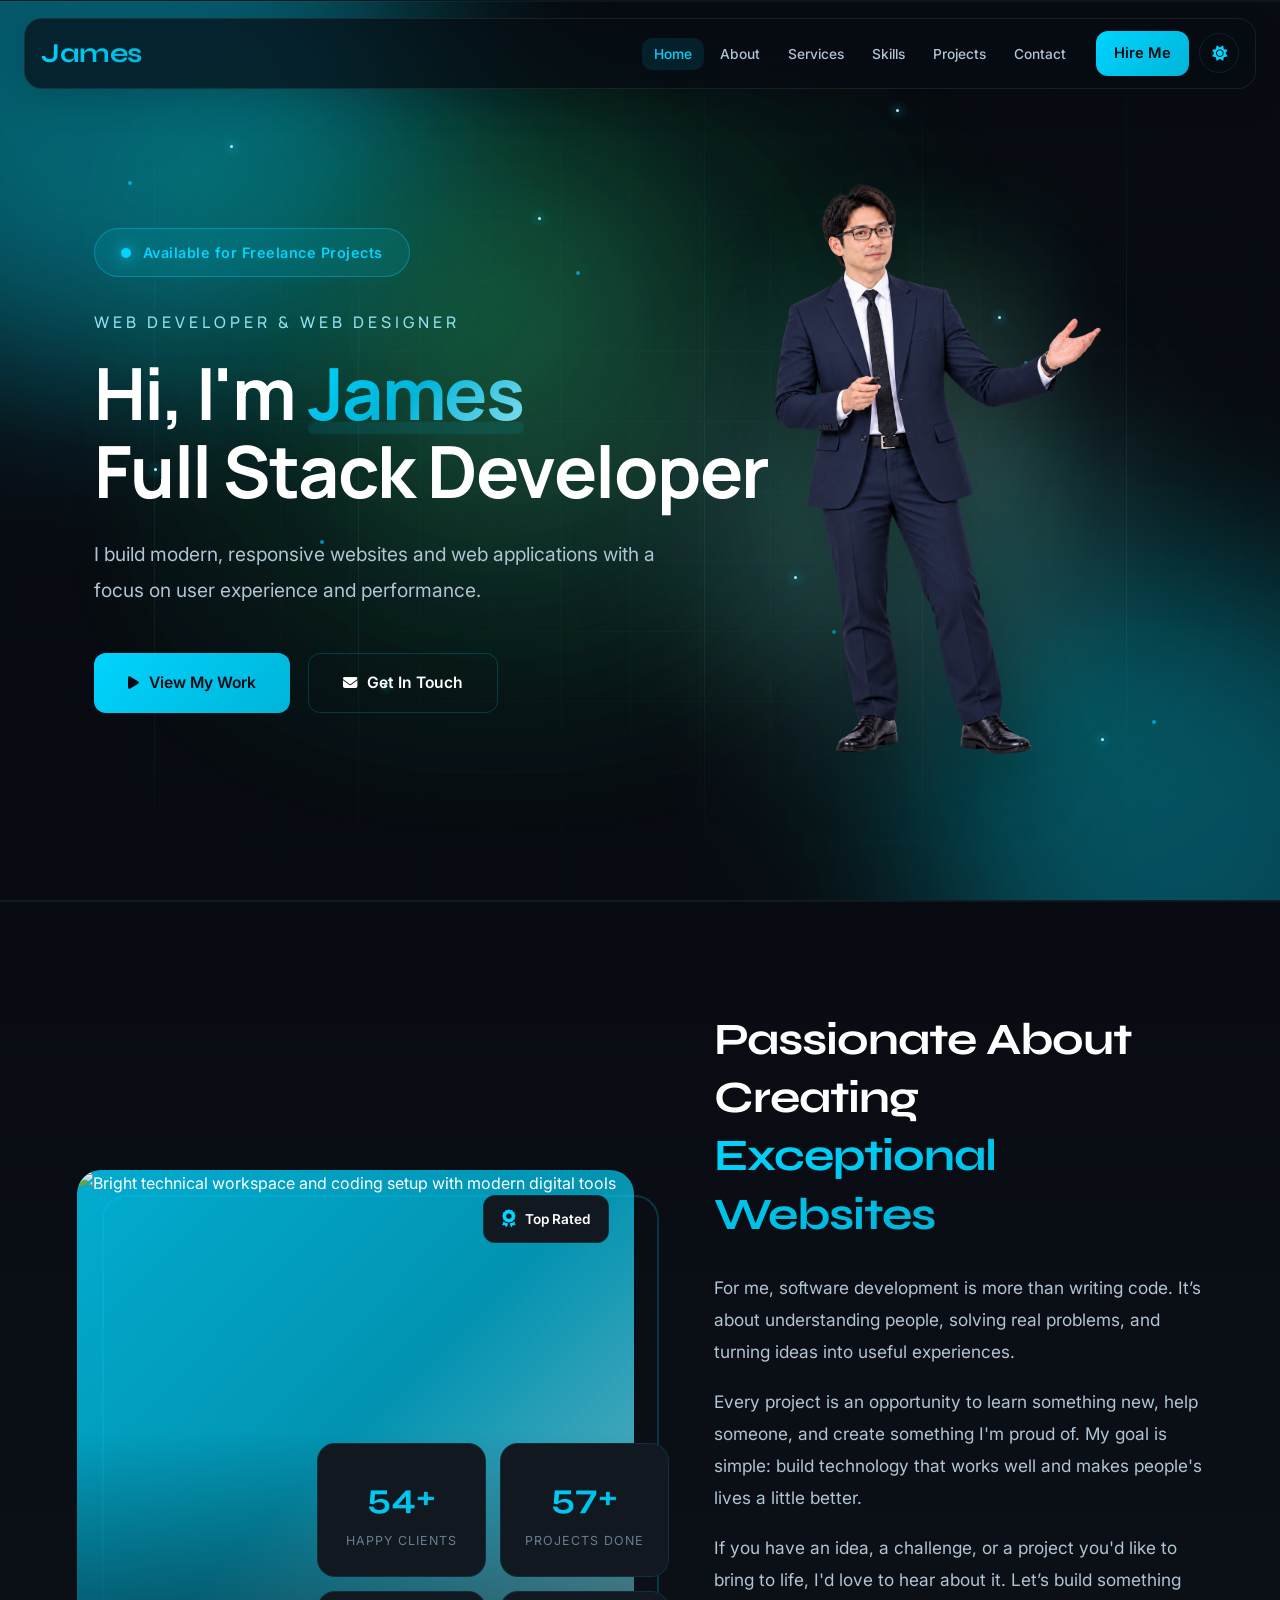
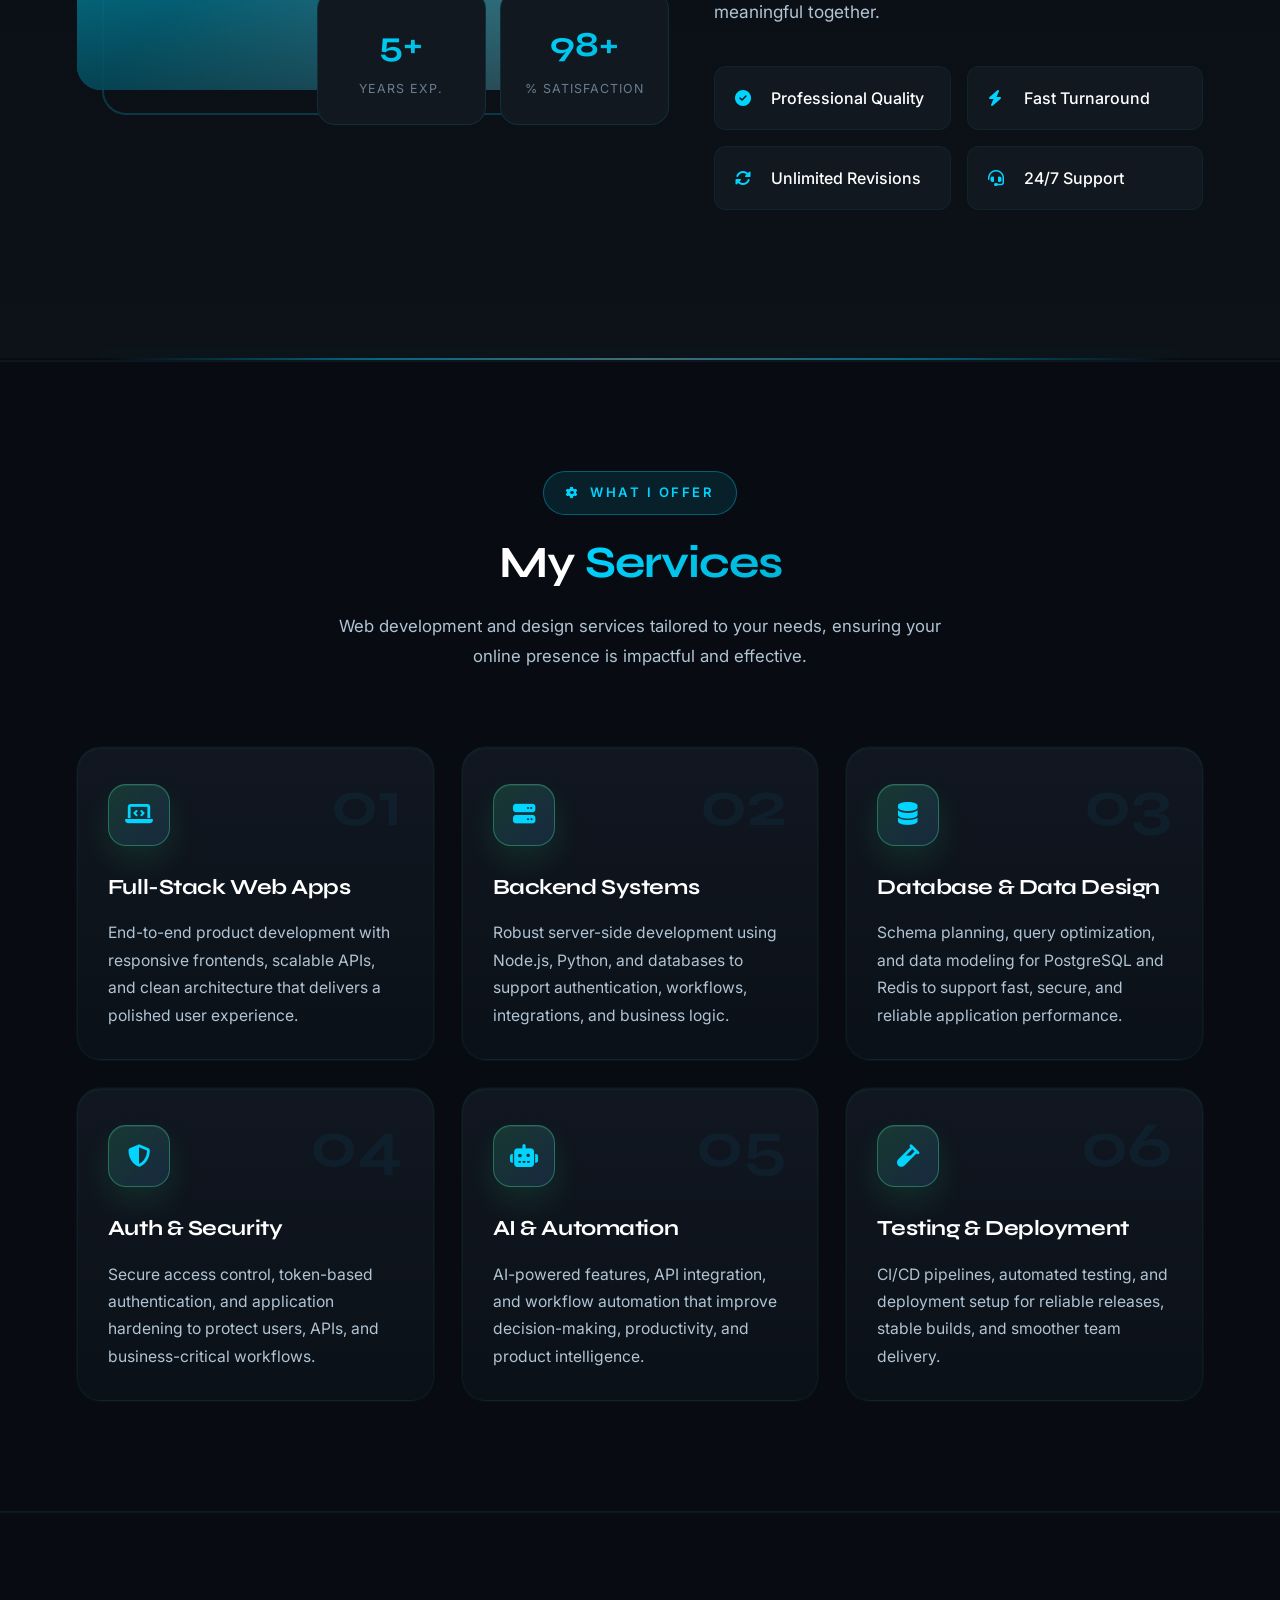
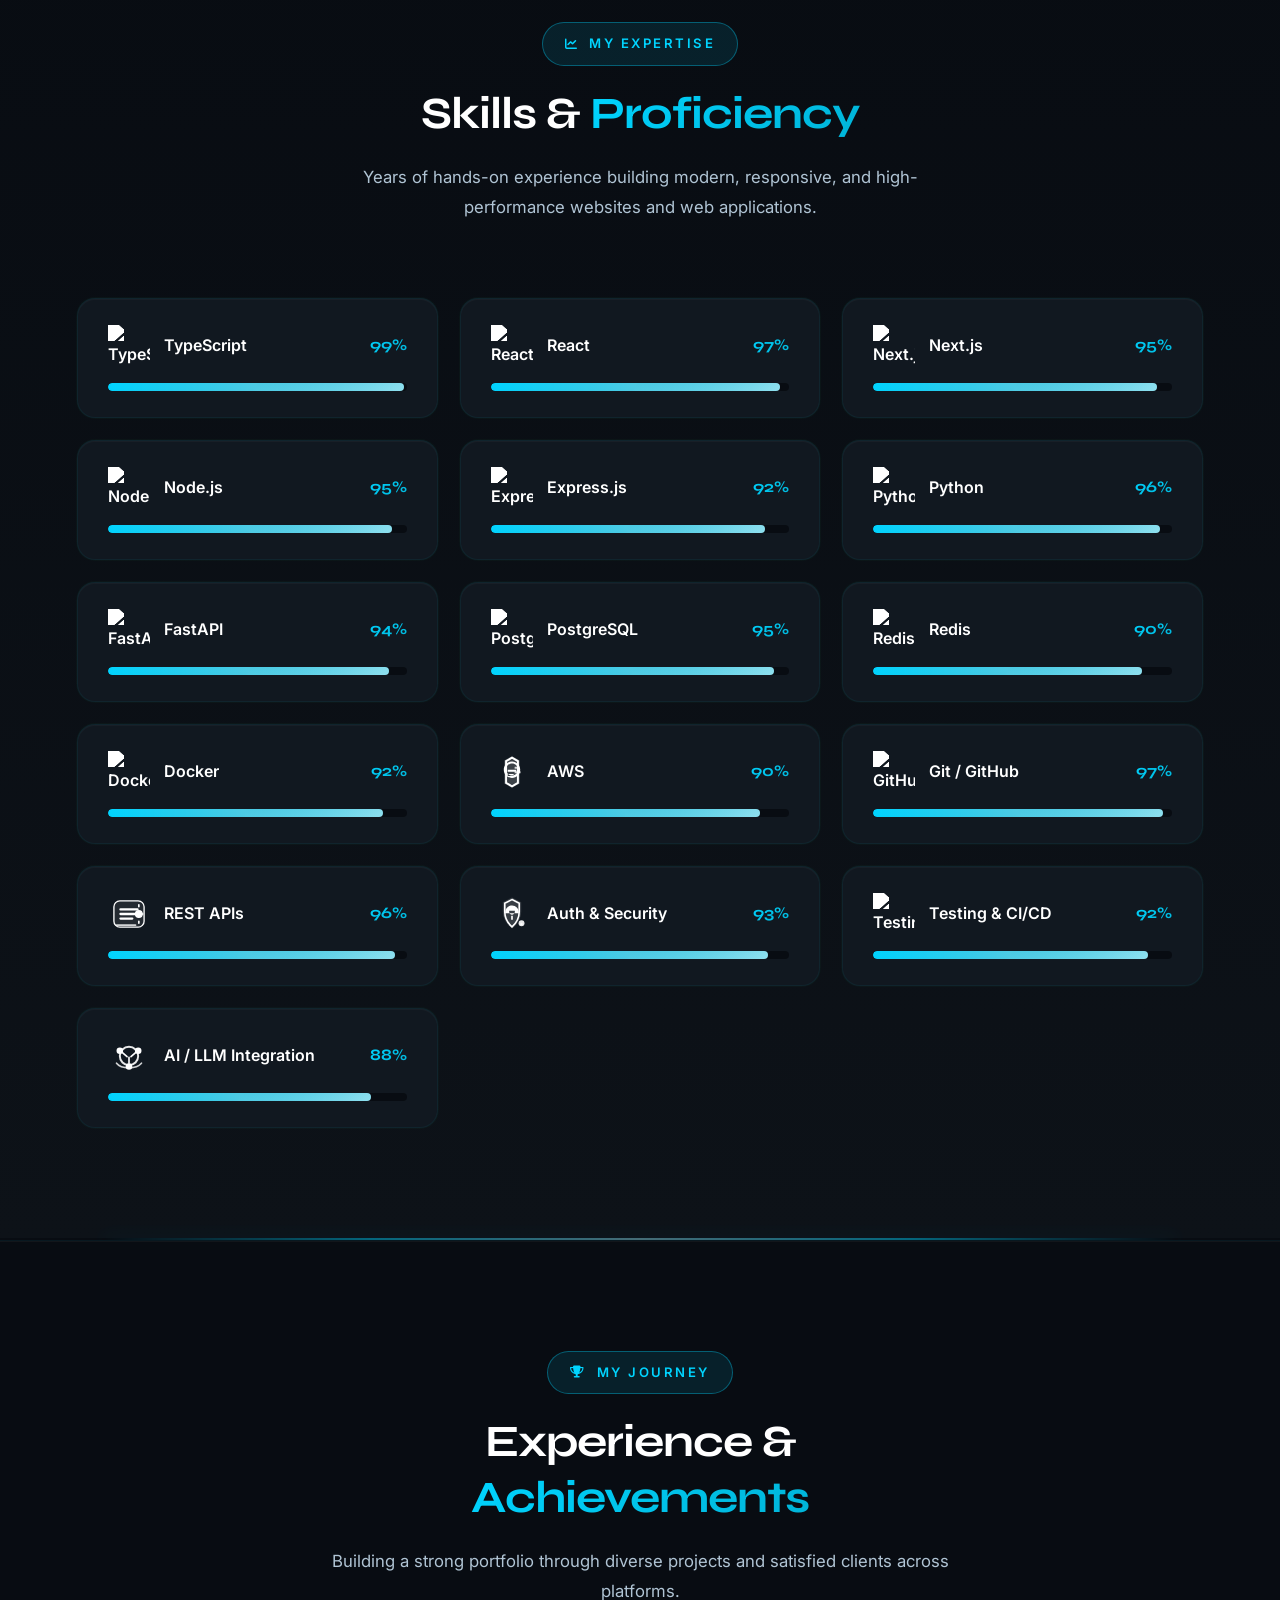
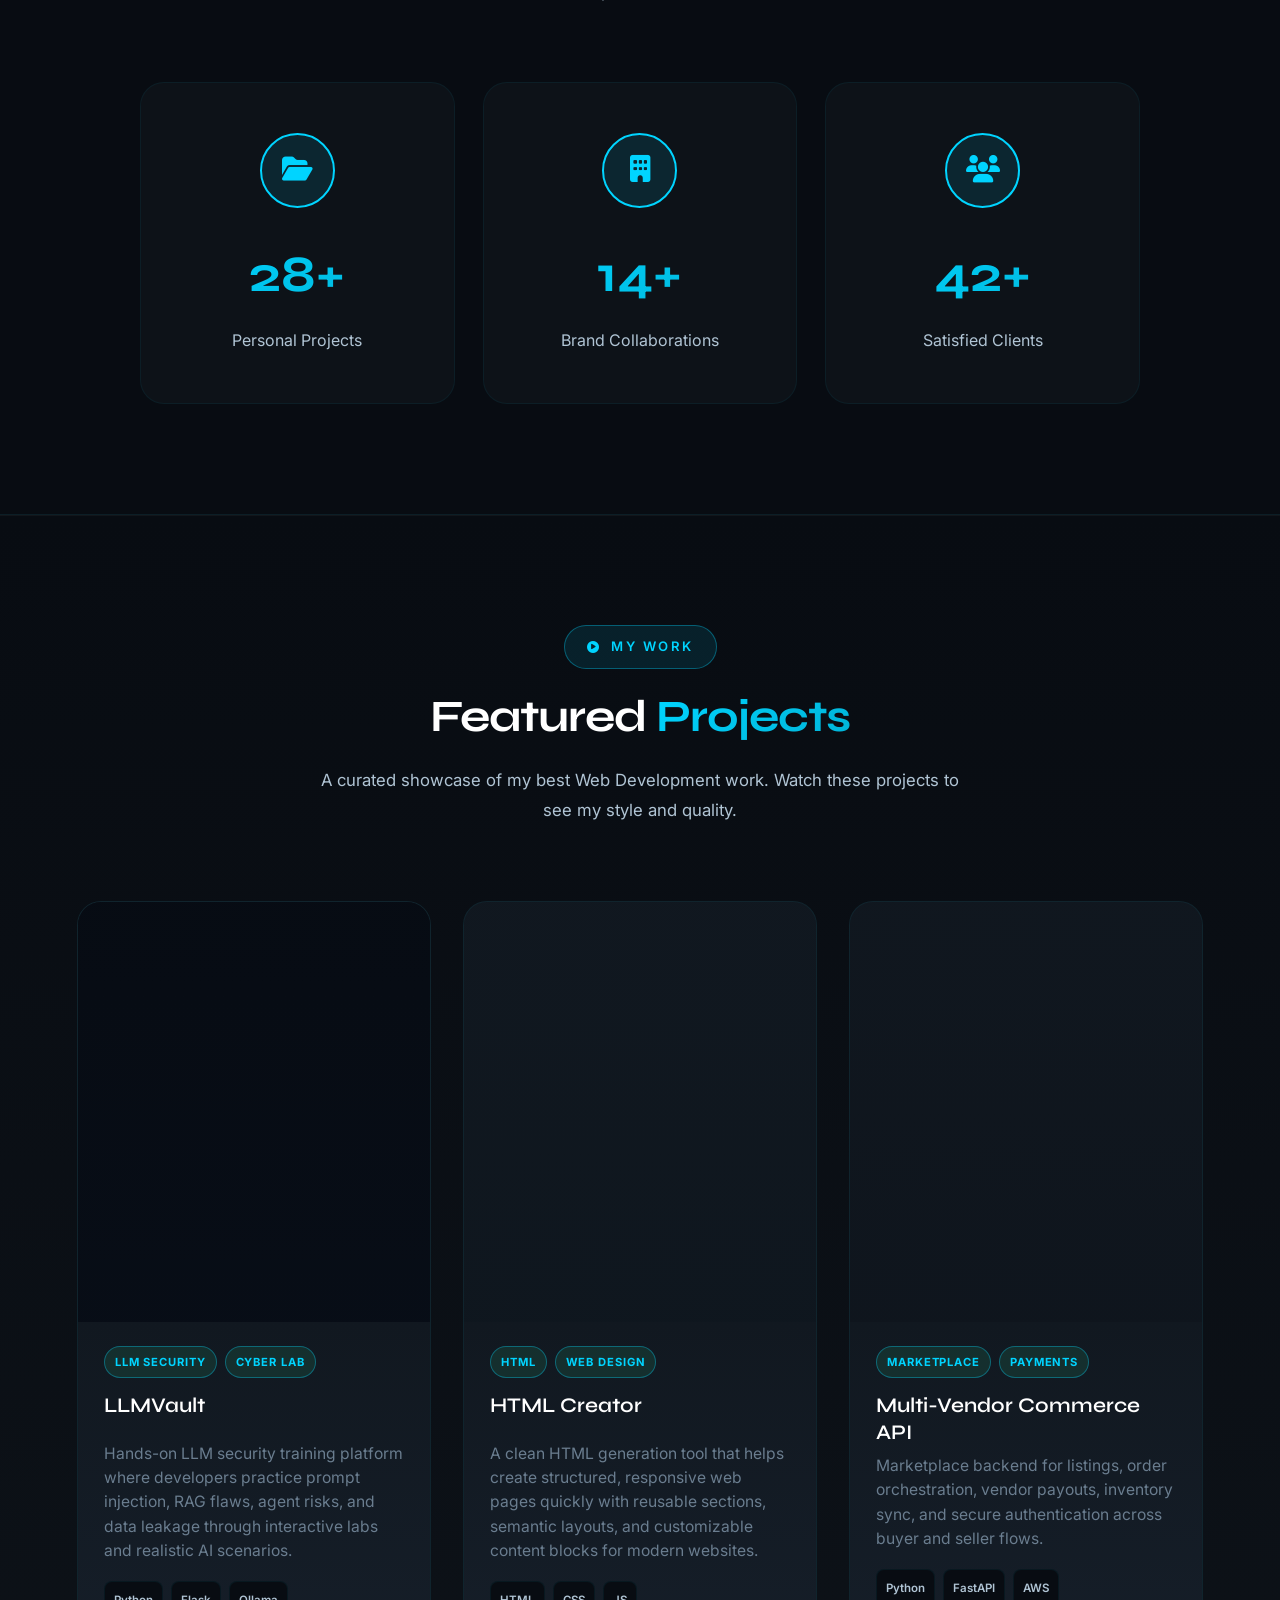
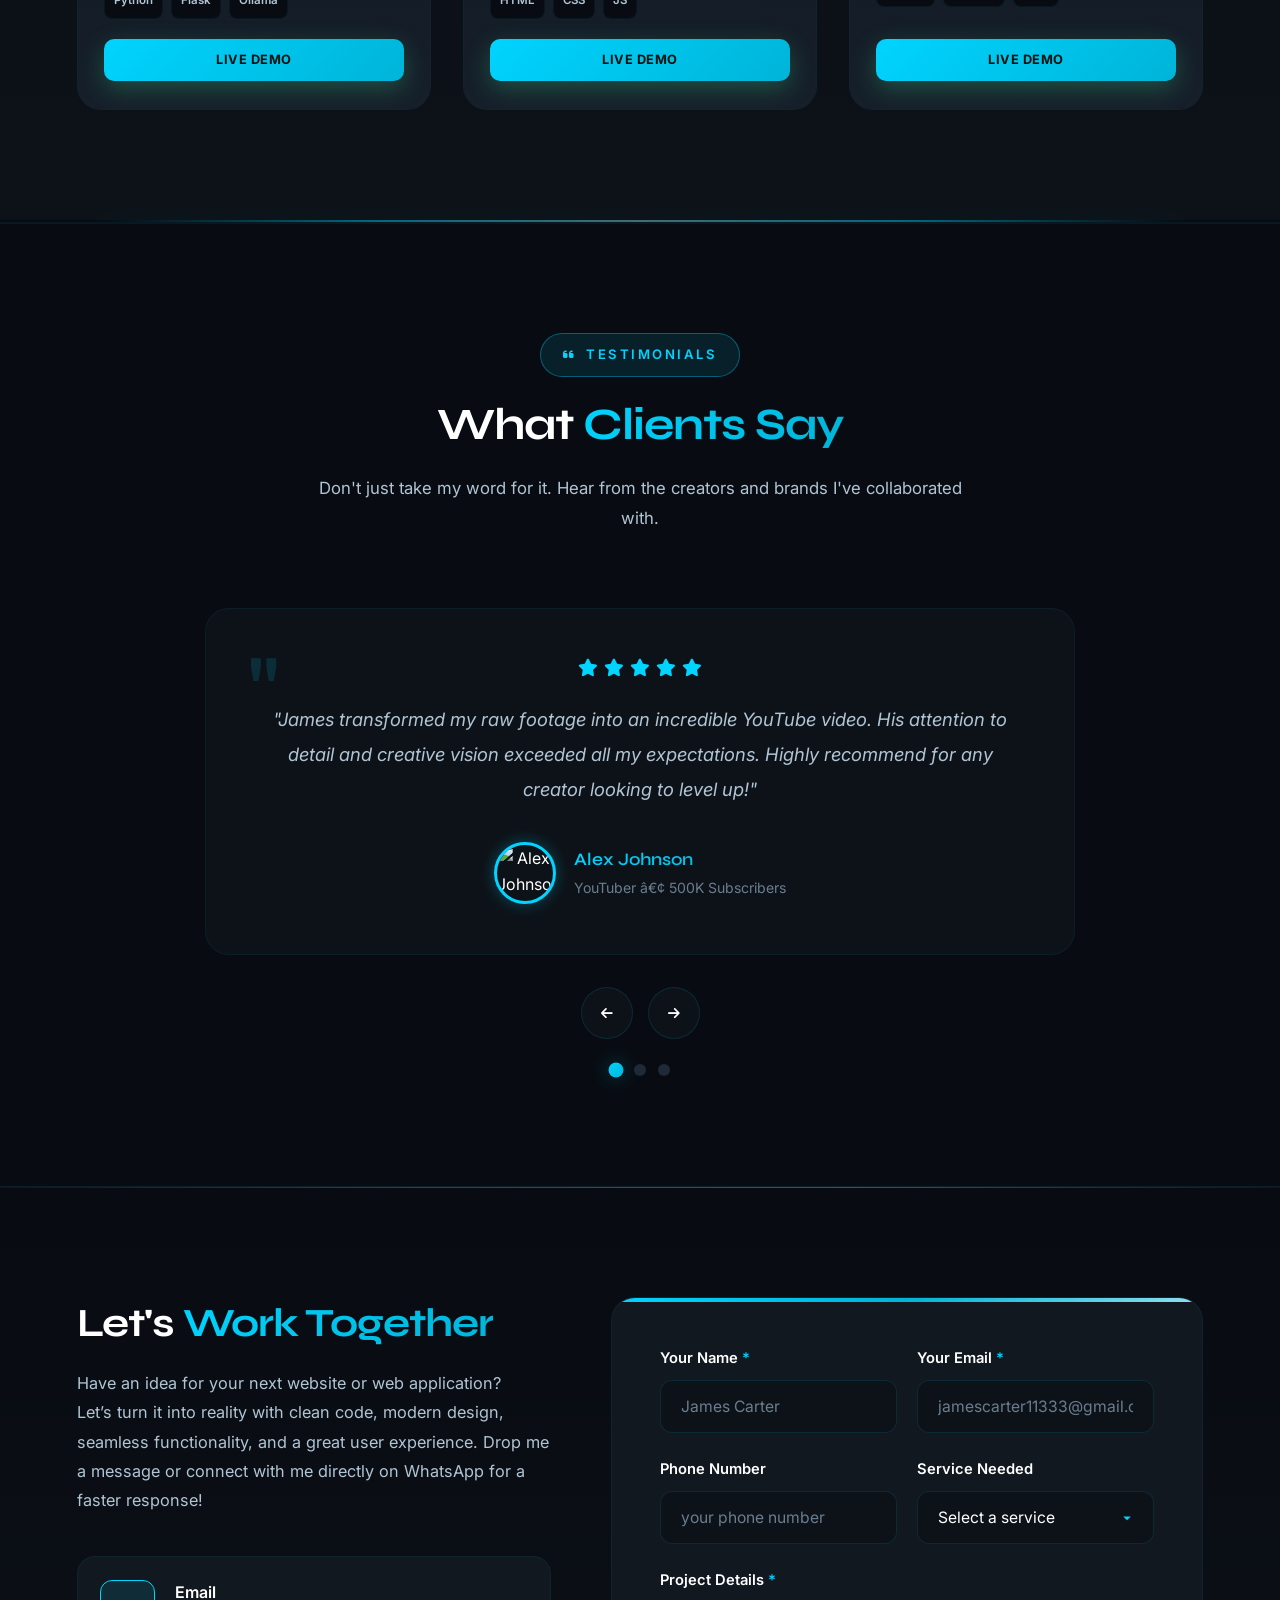
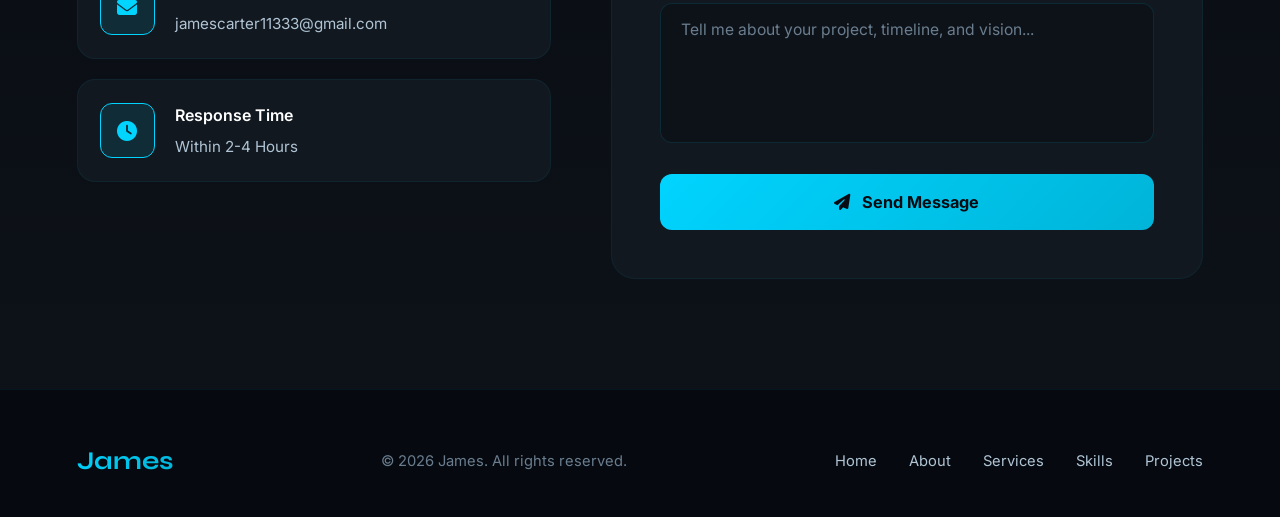
==== commit f3c5e49f: "Update: email" ====
--- a/index.html
+++ b/index.html
@@ -825,7 +825,7 @@
                             </div>
                             <div>
                                 <h4>Email</h4>
-                                <a href="mailto:elitewarrior0113@gmail.com">elitewarrior0113@gmail.com</a>
+                                <a href="mailto:elitewarrior0113@gmail.com">jamescarter11333@gmail.com</a>
                             </div>
                         </div>
 
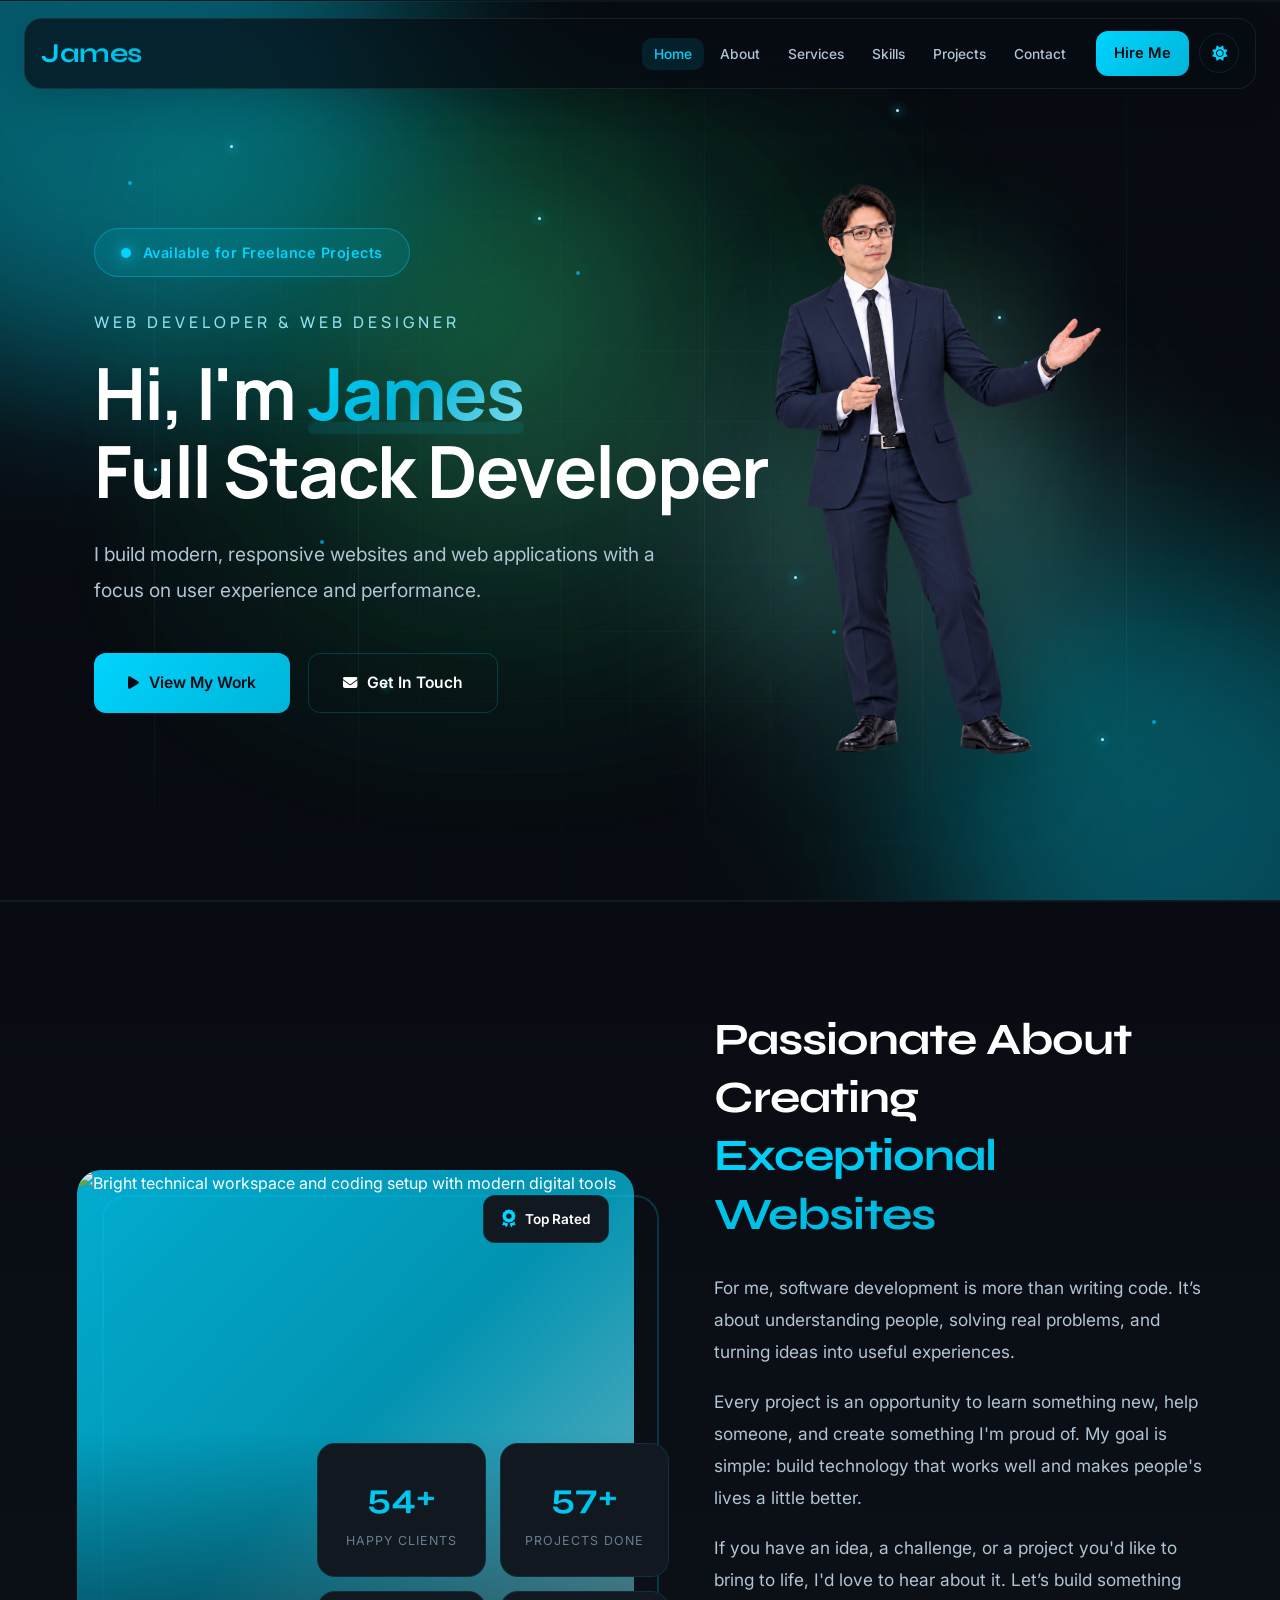
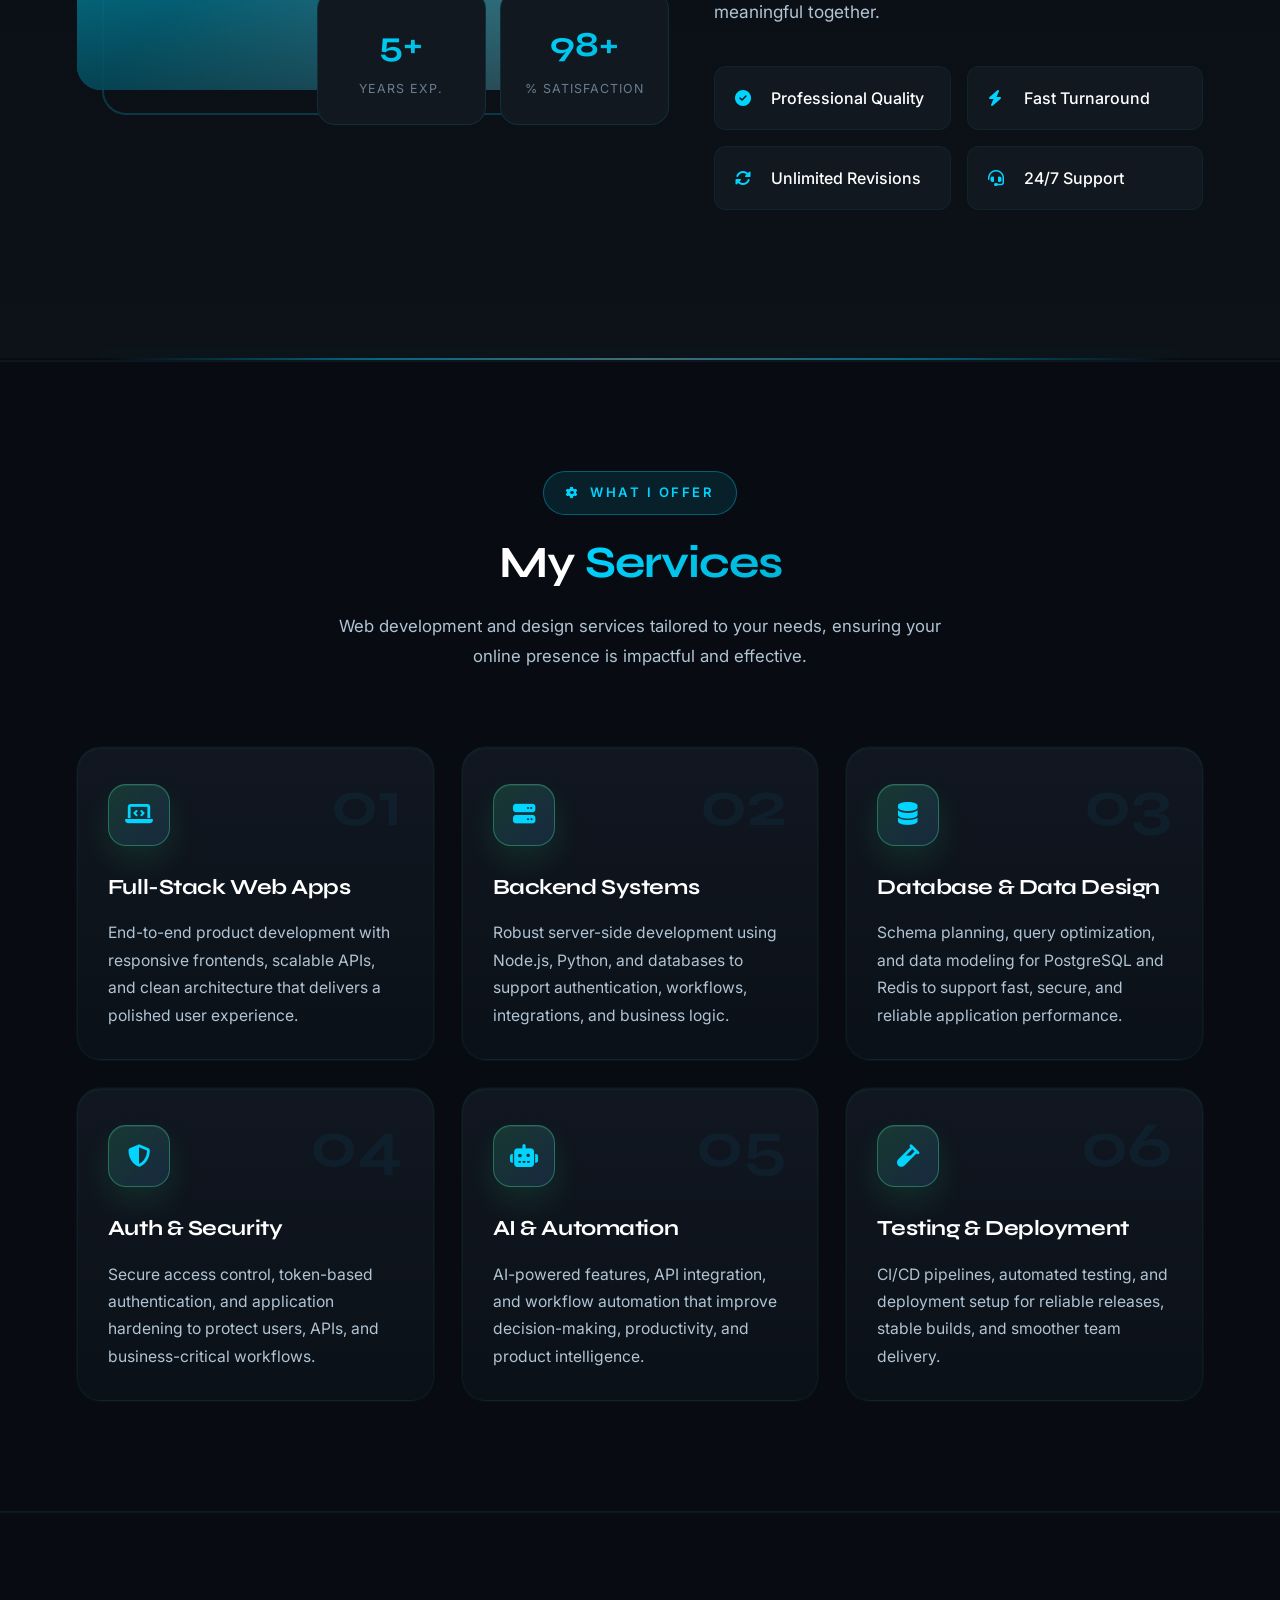
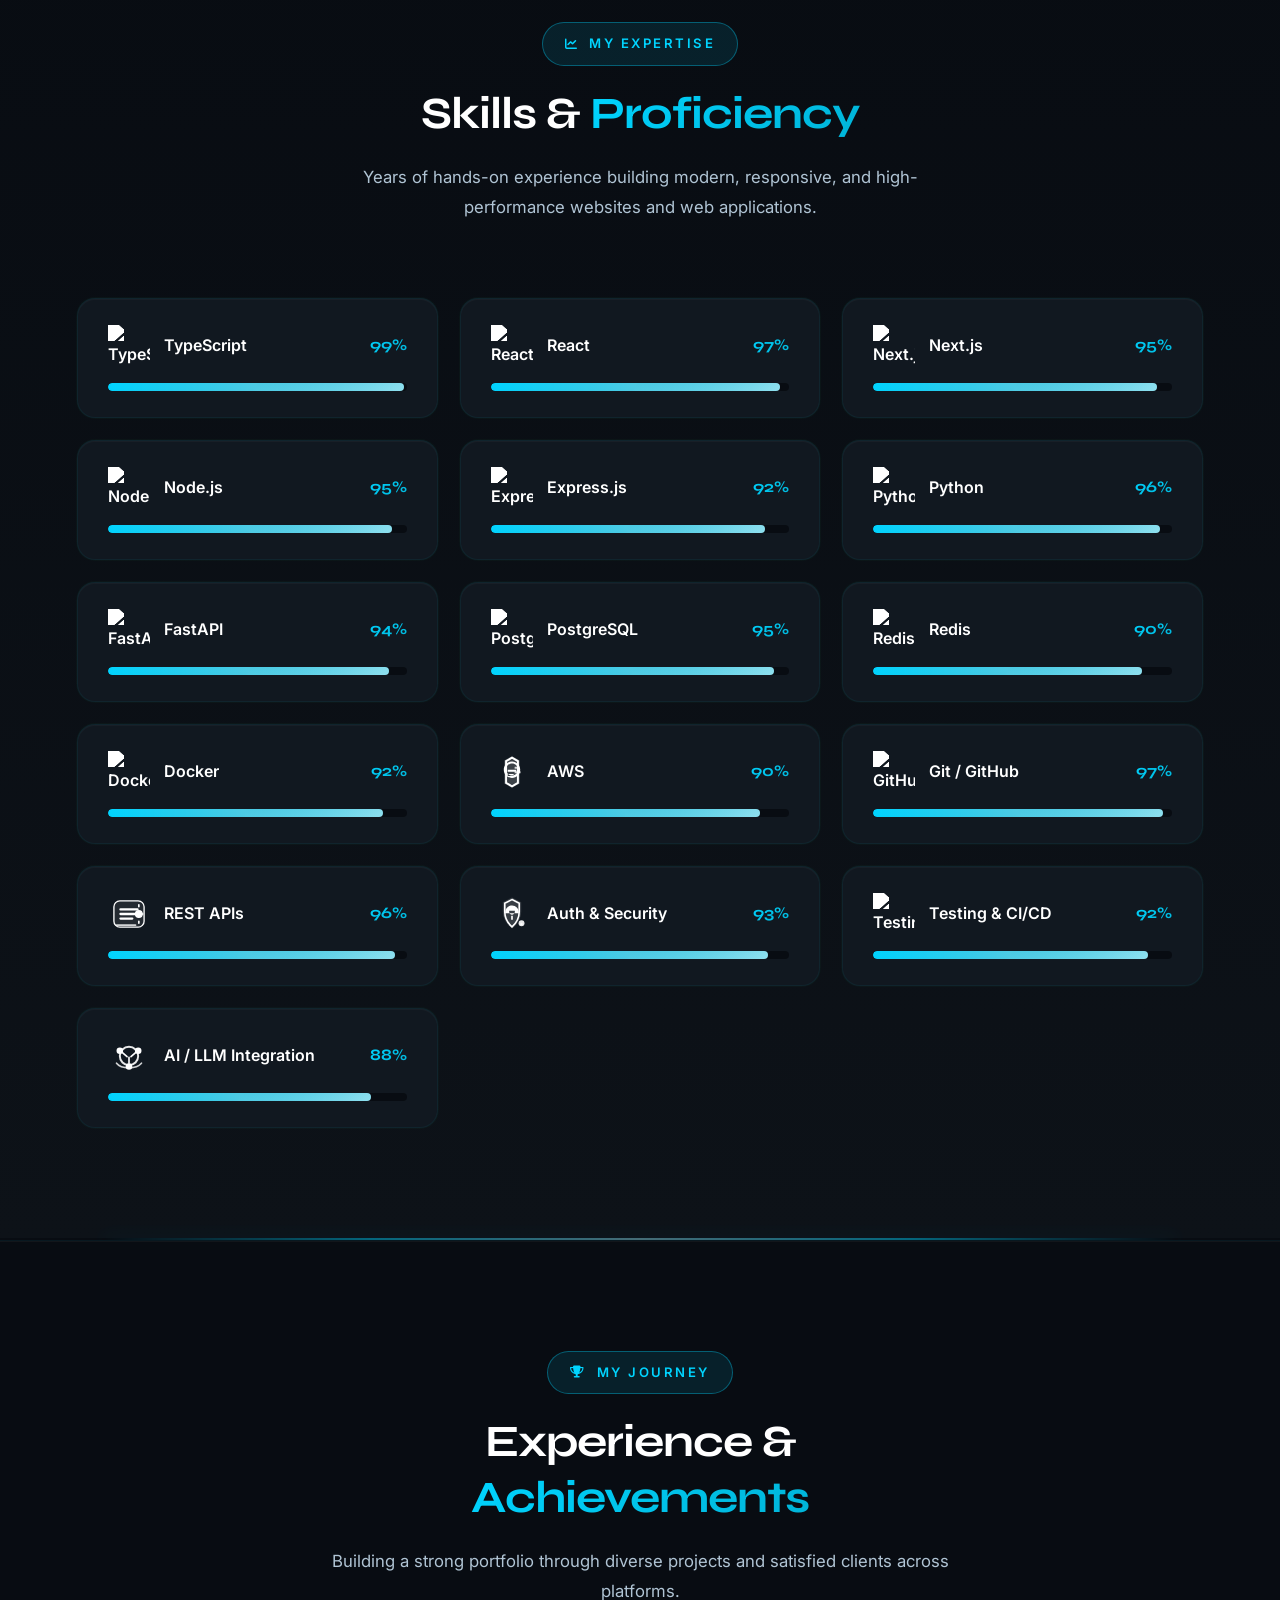
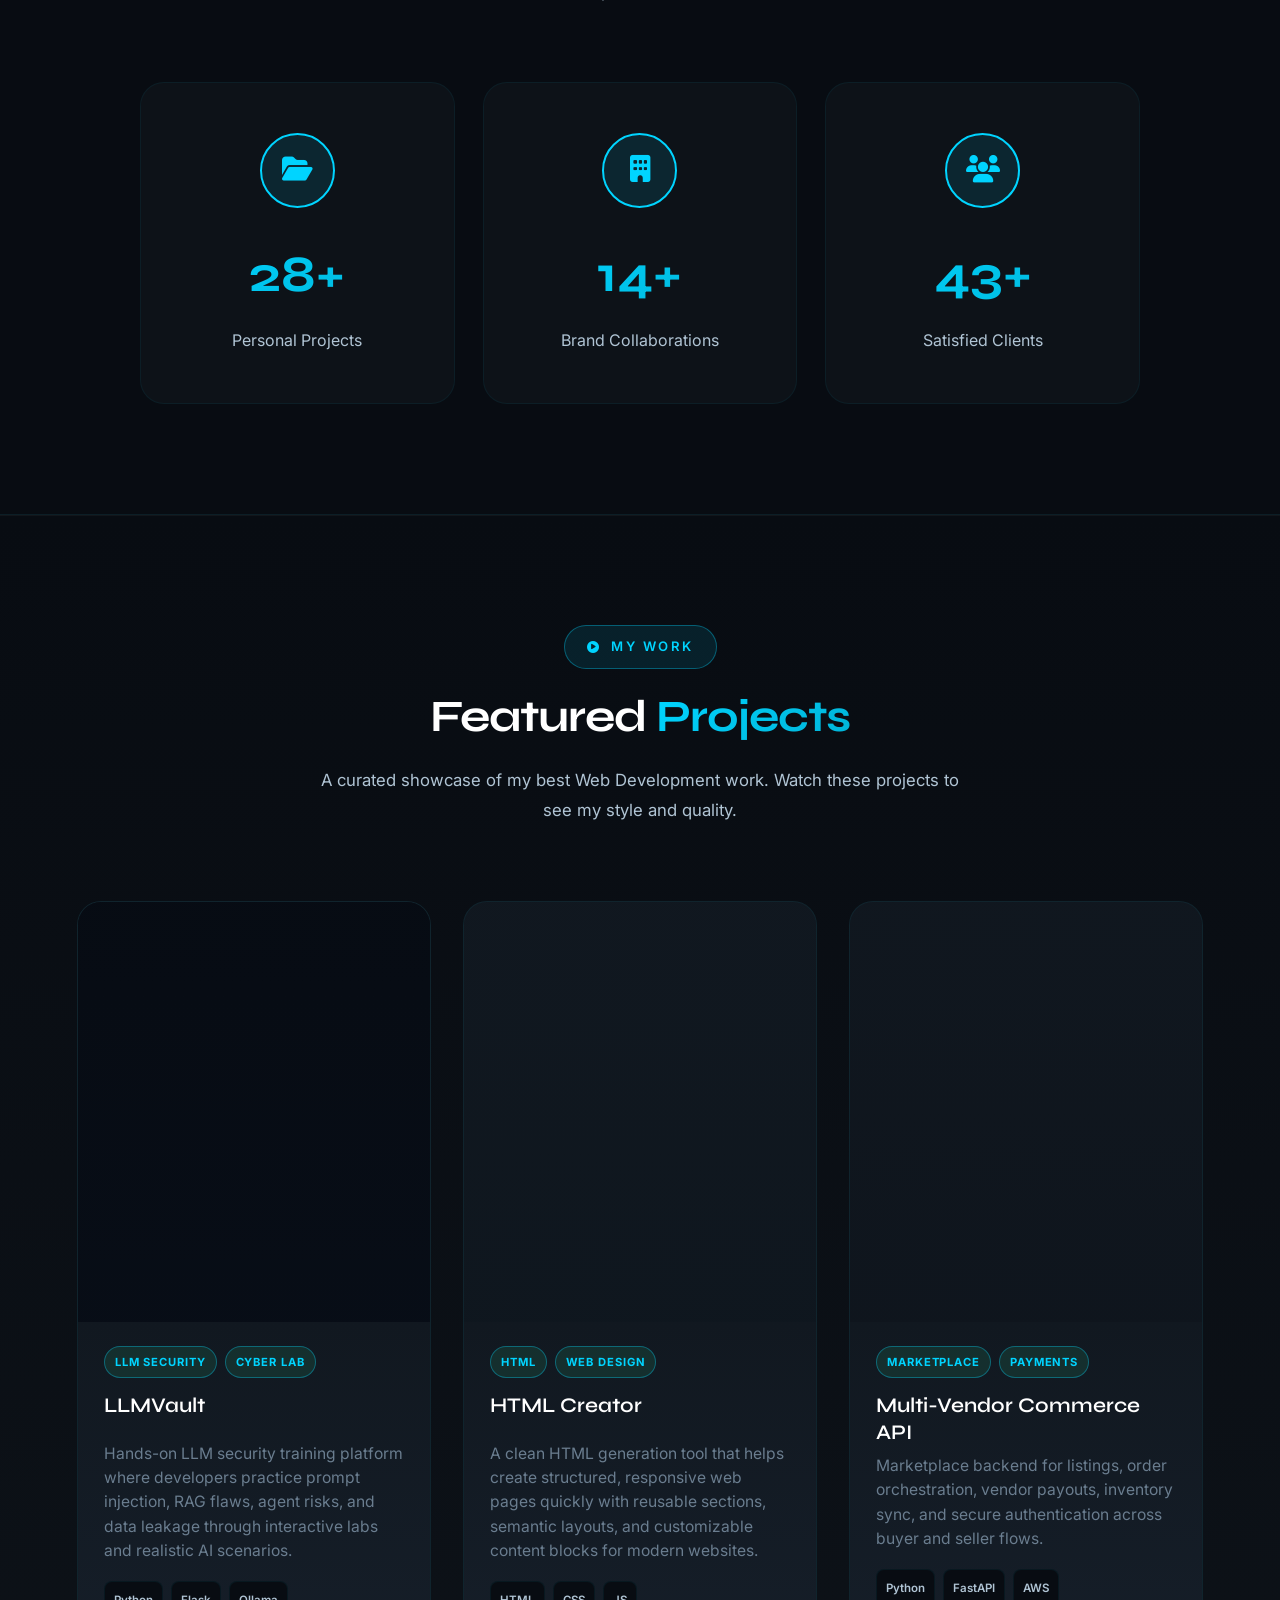
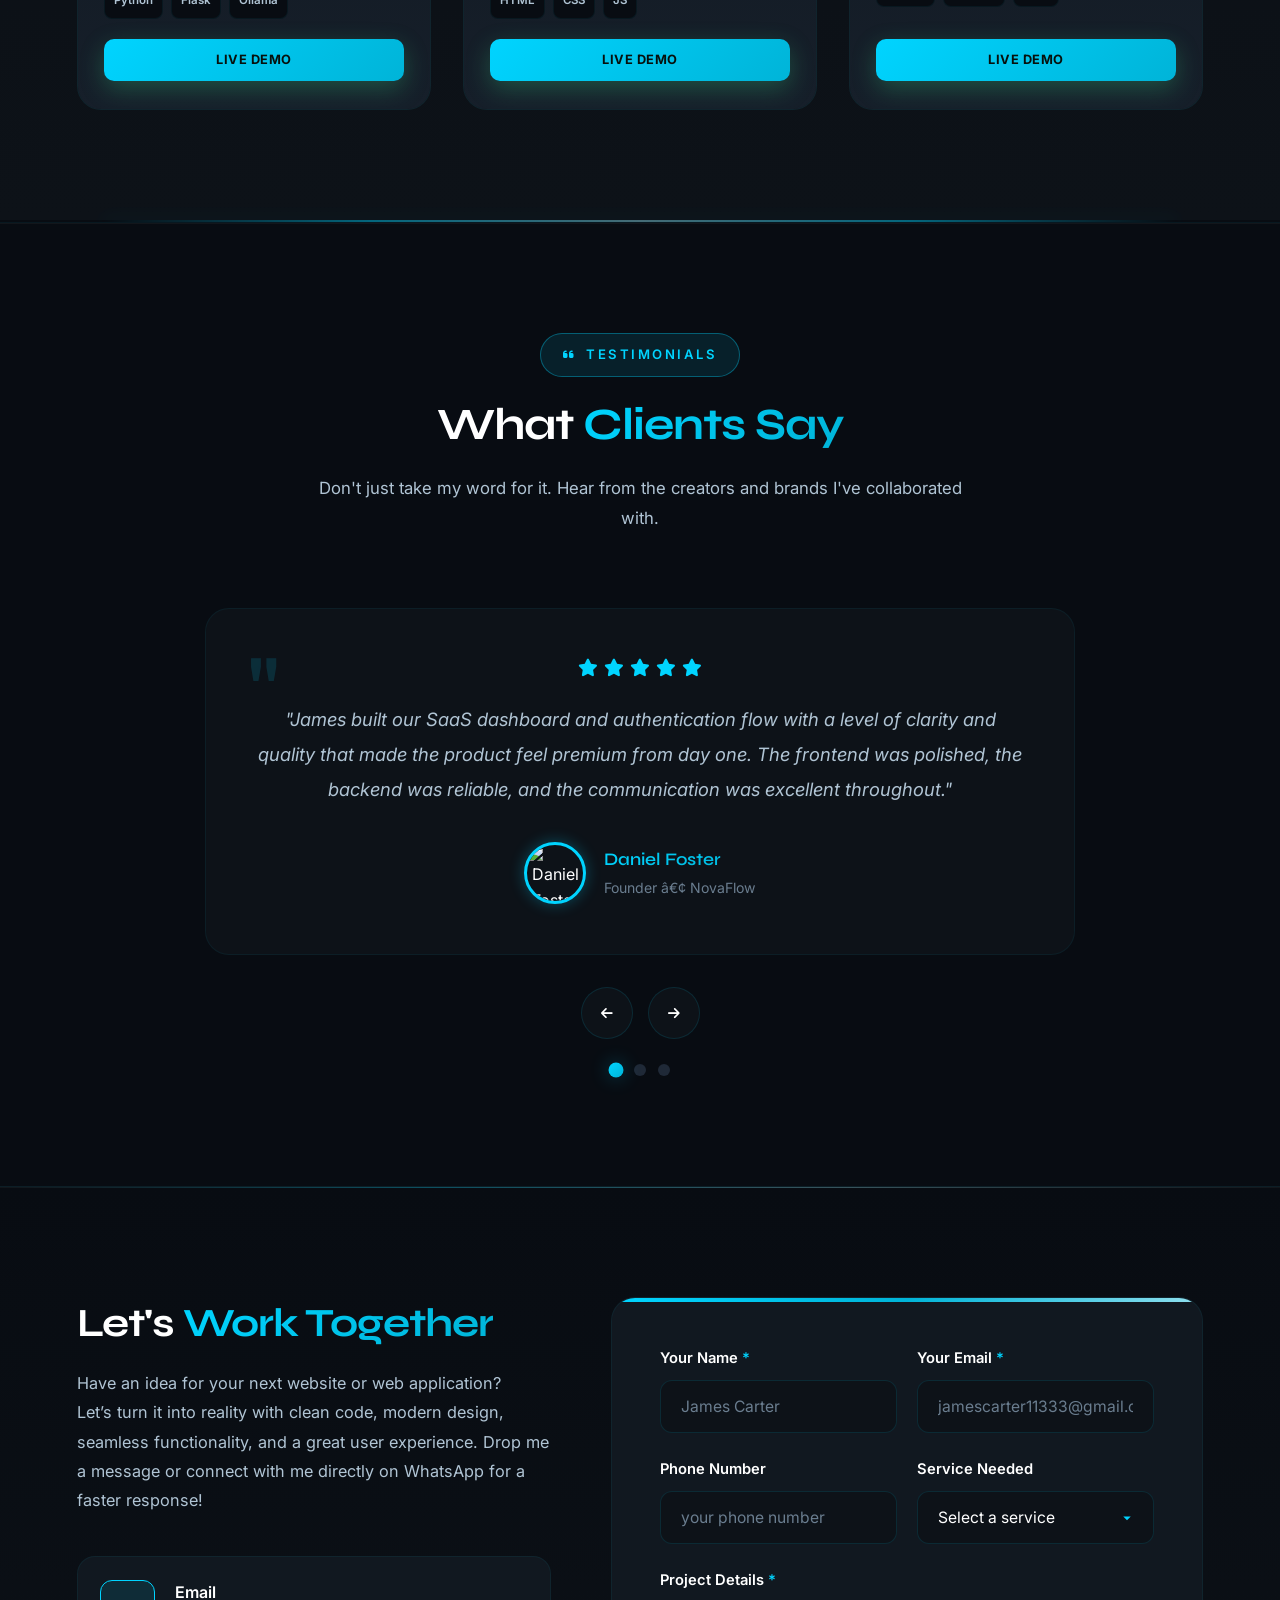
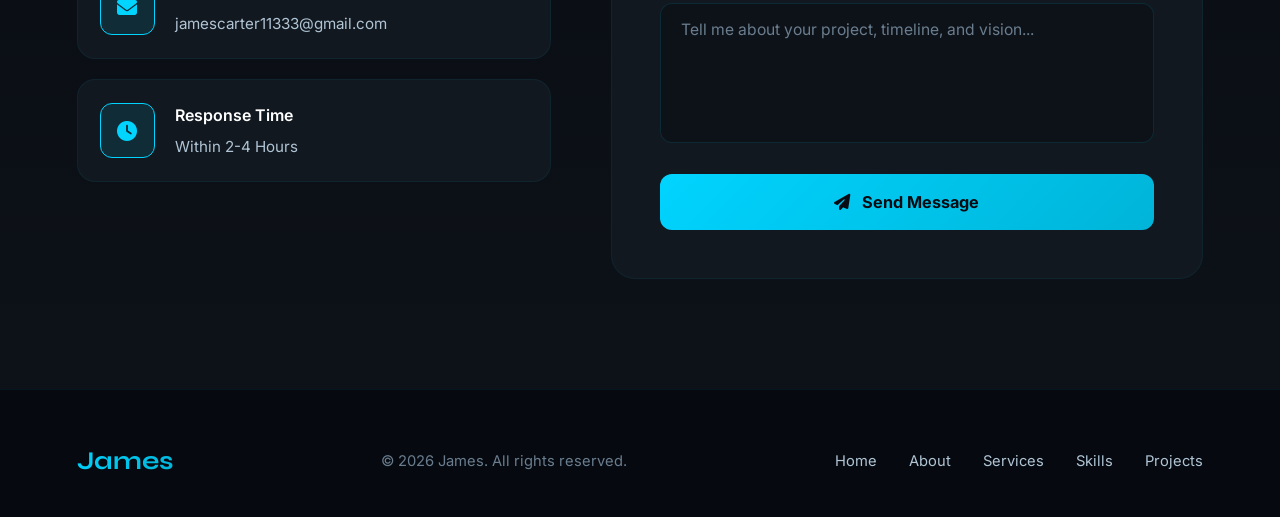
==== commit f621f985: "Update: article" ====
--- a/index.html
+++ b/index.html
@@ -720,16 +720,16 @@
                                     <i class="fas fa-star"></i>
                                 </div>
                                 <p class="testimonial-text">
-                                    "James transformed my raw footage into an incredible YouTube video. His attention to
-                                    detail and creative vision exceeded all my expectations. Highly recommend for any
-                                    creator looking to level up!"
+                                    "James built our SaaS dashboard and authentication flow with a level of clarity and
+                                    quality that made the product feel premium from day one. The frontend was polished,
+                                    the backend was reliable, and the communication was excellent throughout."
                                 </p>
                                 <div class="testimonial-author">
                                     <img src="https://images.unsplash.com/photo-1507003211169-0a1dd7228f2d?w=100&h=100&fit=crop"
-                                        alt="Alex Johnson" loading="lazy" width="100" height="100">
+                                        alt="Daniel Foster" loading="lazy" width="100" height="100">
                                     <div class="testimonial-info">
-                                        <h4>Alex Johnson</h4>
-                                        <span>YouTuber â€¢ 500K Subscribers</span>
+                                        <h4>Daniel Foster</h4>
+                                        <span>Founder â€¢ NovaFlow</span>
                                     </div>
                                 </div>
                             </div>
@@ -745,16 +745,16 @@
                                     <i class="fas fa-star"></i>
                                 </div>
                                 <p class="testimonial-text">
-                                    "Working with James was a game-changer for our brand. Our Instagram engagement
-                                    increased by 300% after he started editing our reels. Absolutely amazing work and
-                                    fantastic communication!"
+                                    "Our marketplace needed secure APIs, scalable architecture, and fast execution. James
+                                    delivered a clean backend, strong database design, and thoughtful product decisions
+                                    that helped us launch with confidence and speed."
                                 </p>
                                 <div class="testimonial-author">
                                     <img src="https://images.unsplash.com/photo-1494790108377-be9c29b29330?w=100&h=100&fit=crop"
-                                        alt="Sarah Williams" loading="lazy" width="100" height="100">
+                                        alt="Sophia Lee" loading="lazy" width="100" height="100">
                                     <div class="testimonial-info">
-                                        <h4>Sarah Williams</h4>
-                                        <span>Brand Manager â€¢ TechStart</span>
+                                        <h4>Sophia Lee</h4>
+                                        <span>Product Lead â€¢ Northstar Commerce</span>
                                     </div>
                                 </div>
                             </div>
@@ -770,16 +770,16 @@
                                     <i class="fas fa-star"></i>
                                 </div>
                                 <p class="testimonial-text">
-                                    "Professional, creative, and incredibly fast. James delivered exactly what I needed
-                                    and more. He's now my go-to editor for all my content needs. Cannot recommend him
-                                    enough!"
+                                    "James helped us integrate AI-powered workflows and secure internal tooling without
+                                    sacrificing performance or usability. He combined technical depth with business
+                                    understanding, and the final product felt both smart and production-ready."
                                 </p>
                                 <div class="testimonial-author">
                                     <img src="https://images.unsplash.com/photo-1472099645785-5658abf4ff4e?w=100&h=100&fit=crop"
-                                        alt="Mike Chen" loading="lazy" width="100" height="100">
+                                        alt="Marcus Hill" loading="lazy" width="100" height="100">
                                     <div class="testimonial-info">
-                                        <h4>Mike Chen</h4>
-                                        <span>Instagram Influencer â€¢ 200K+</span>
+                                        <h4>Marcus Hill</h4>
+                                        <span>CTO â€¢ SignalForge</span>
                                     </div>
                                 </div>
                             </div>
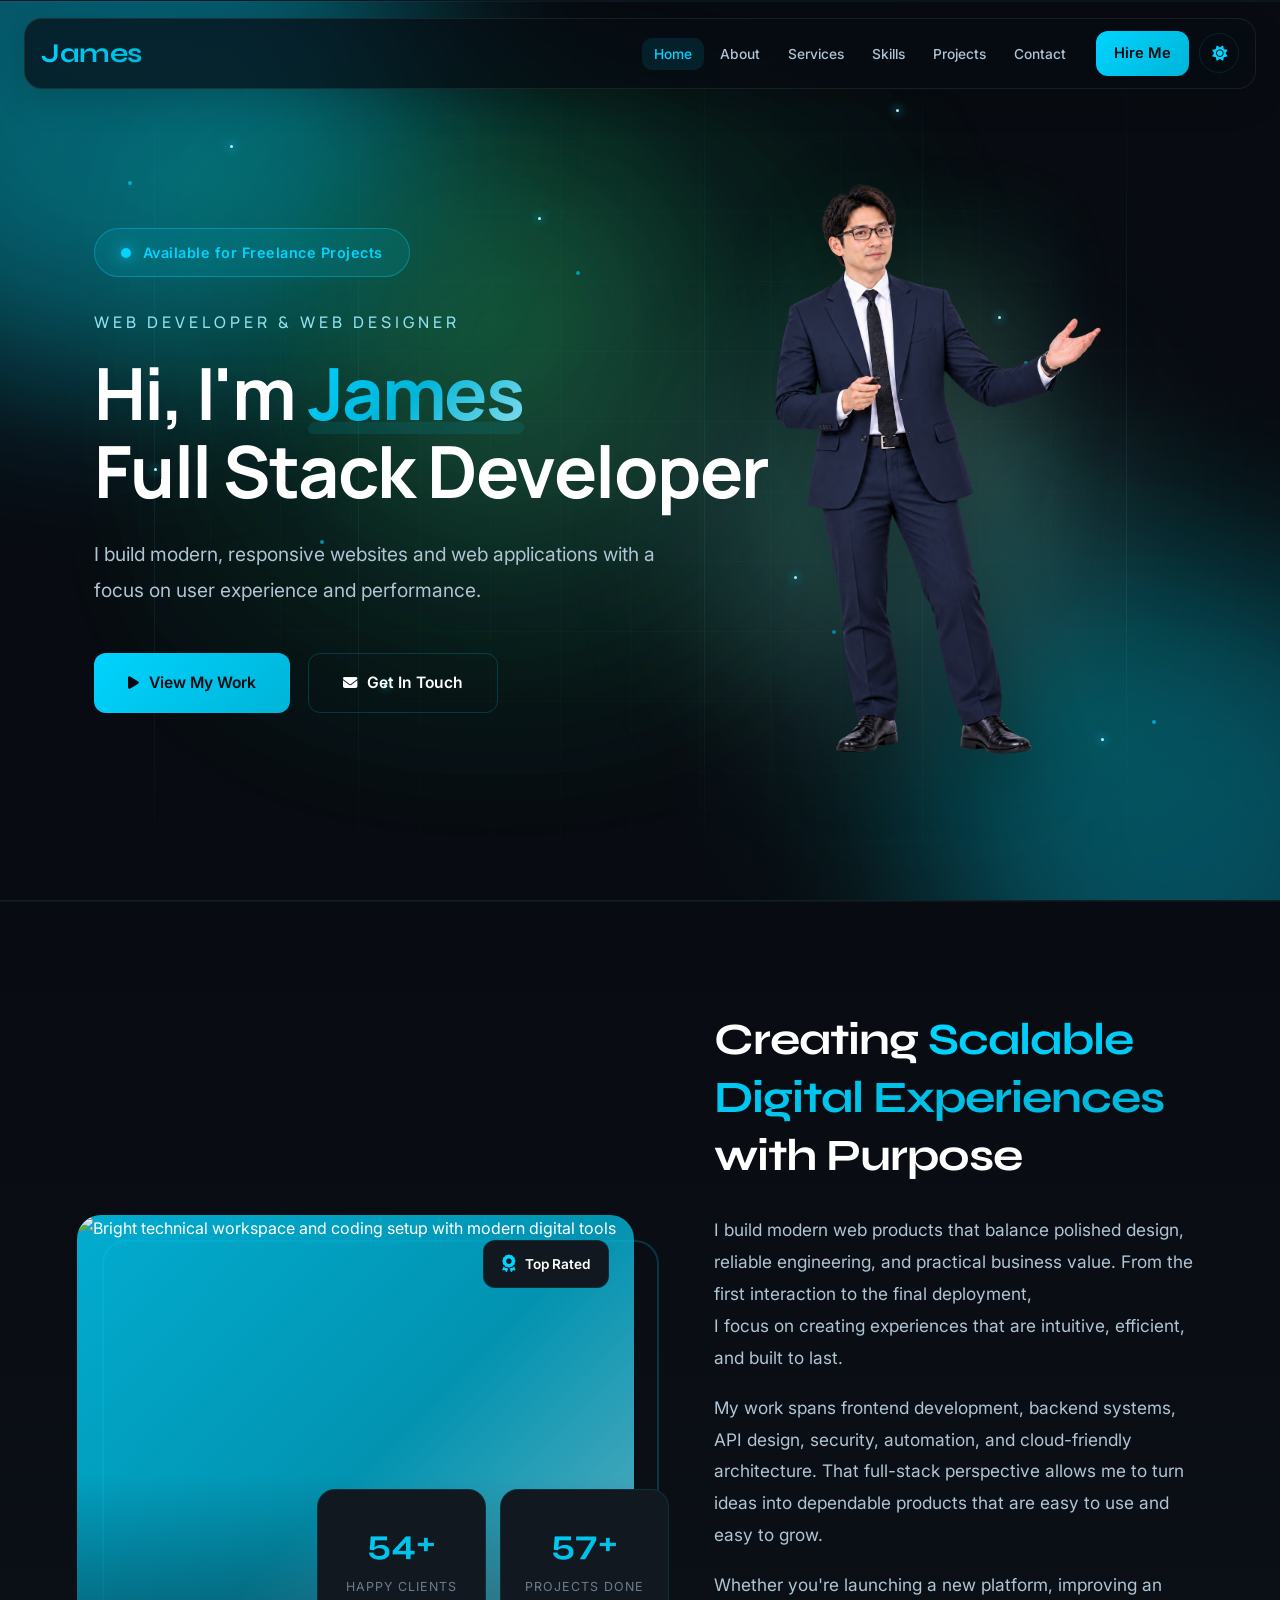
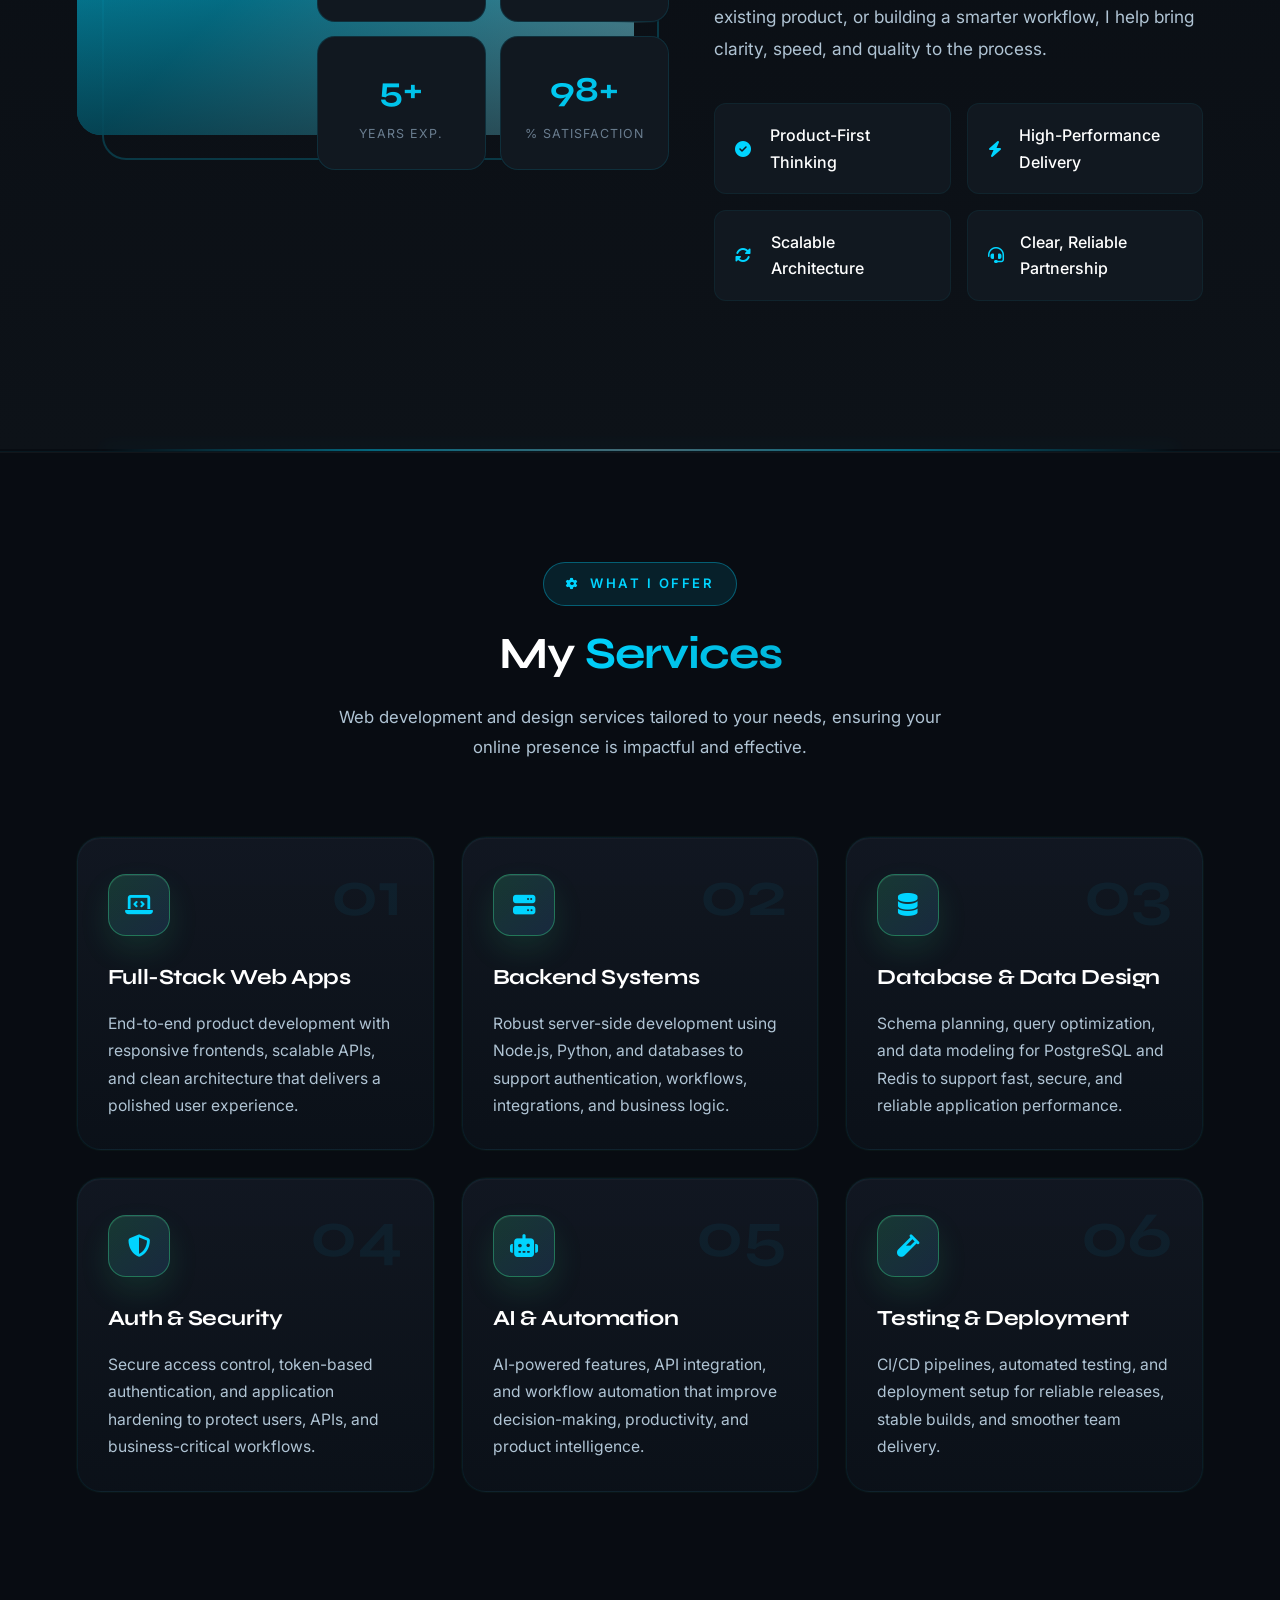
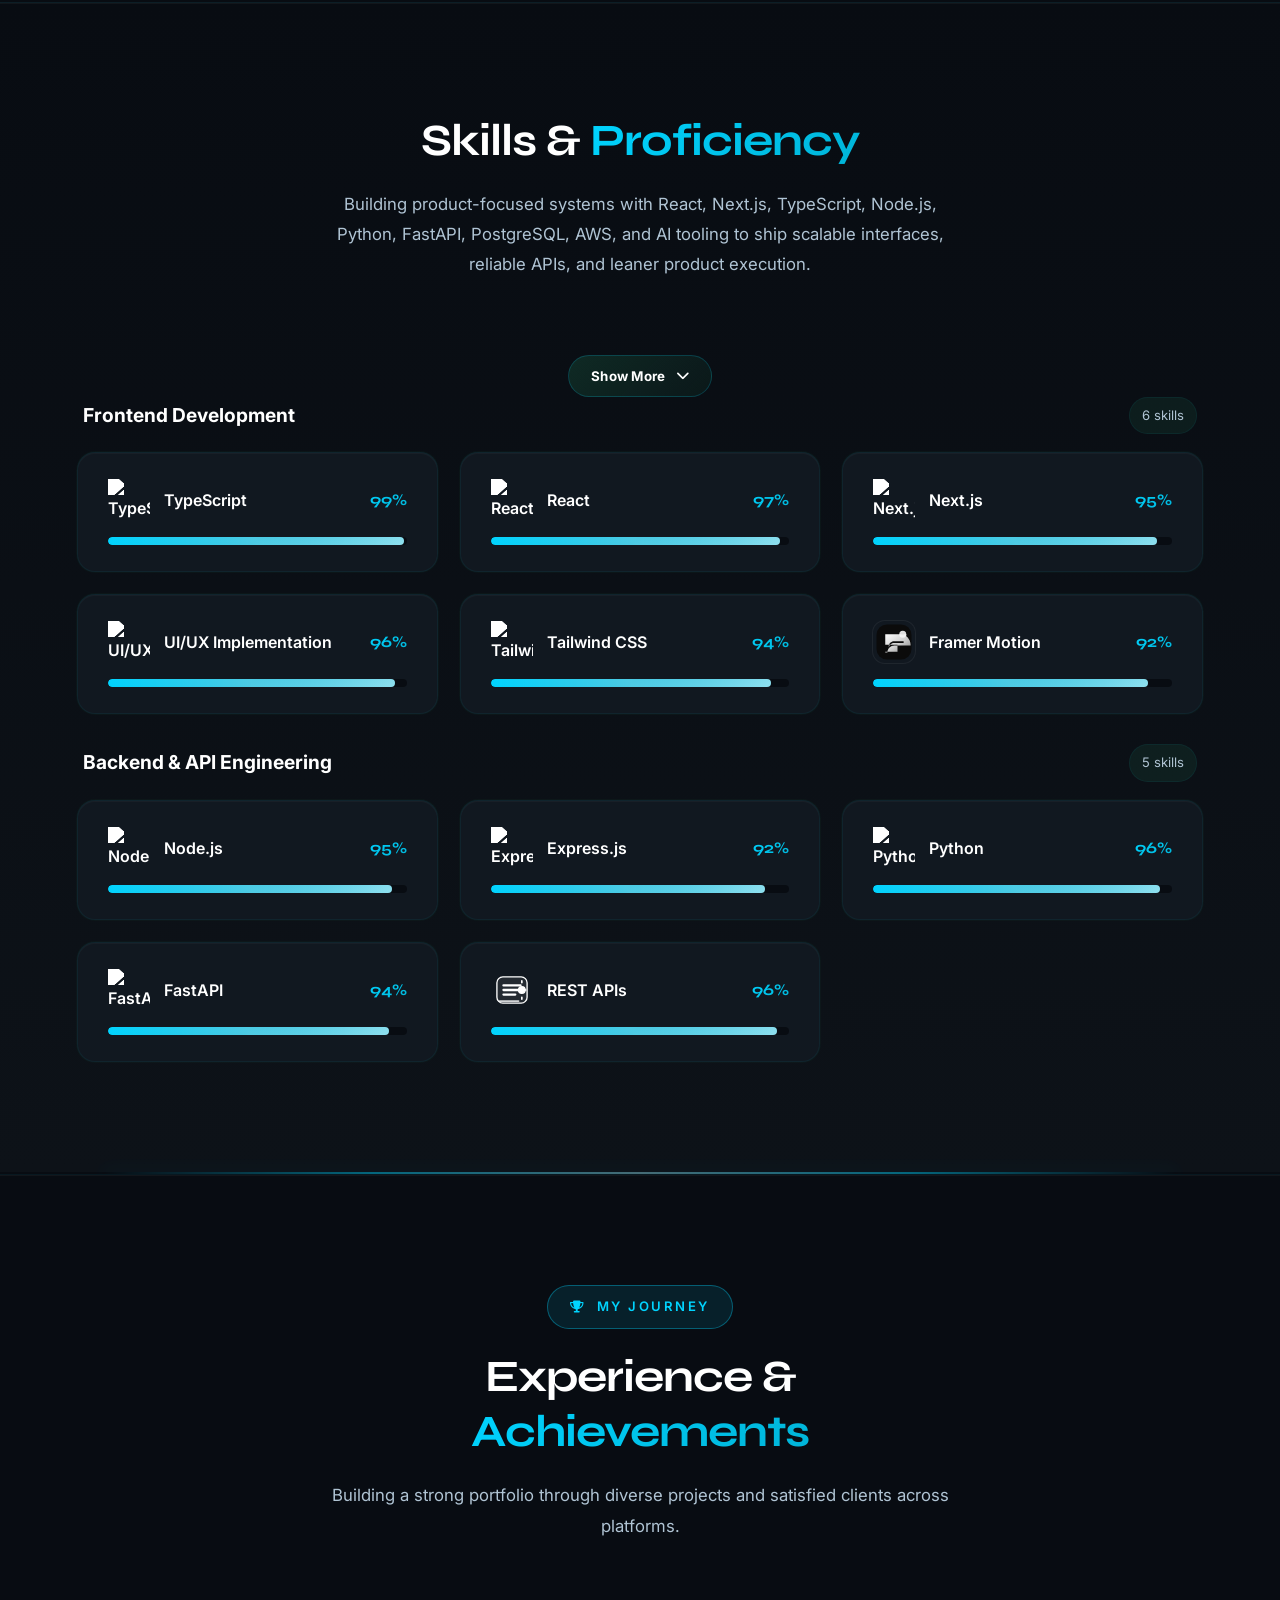
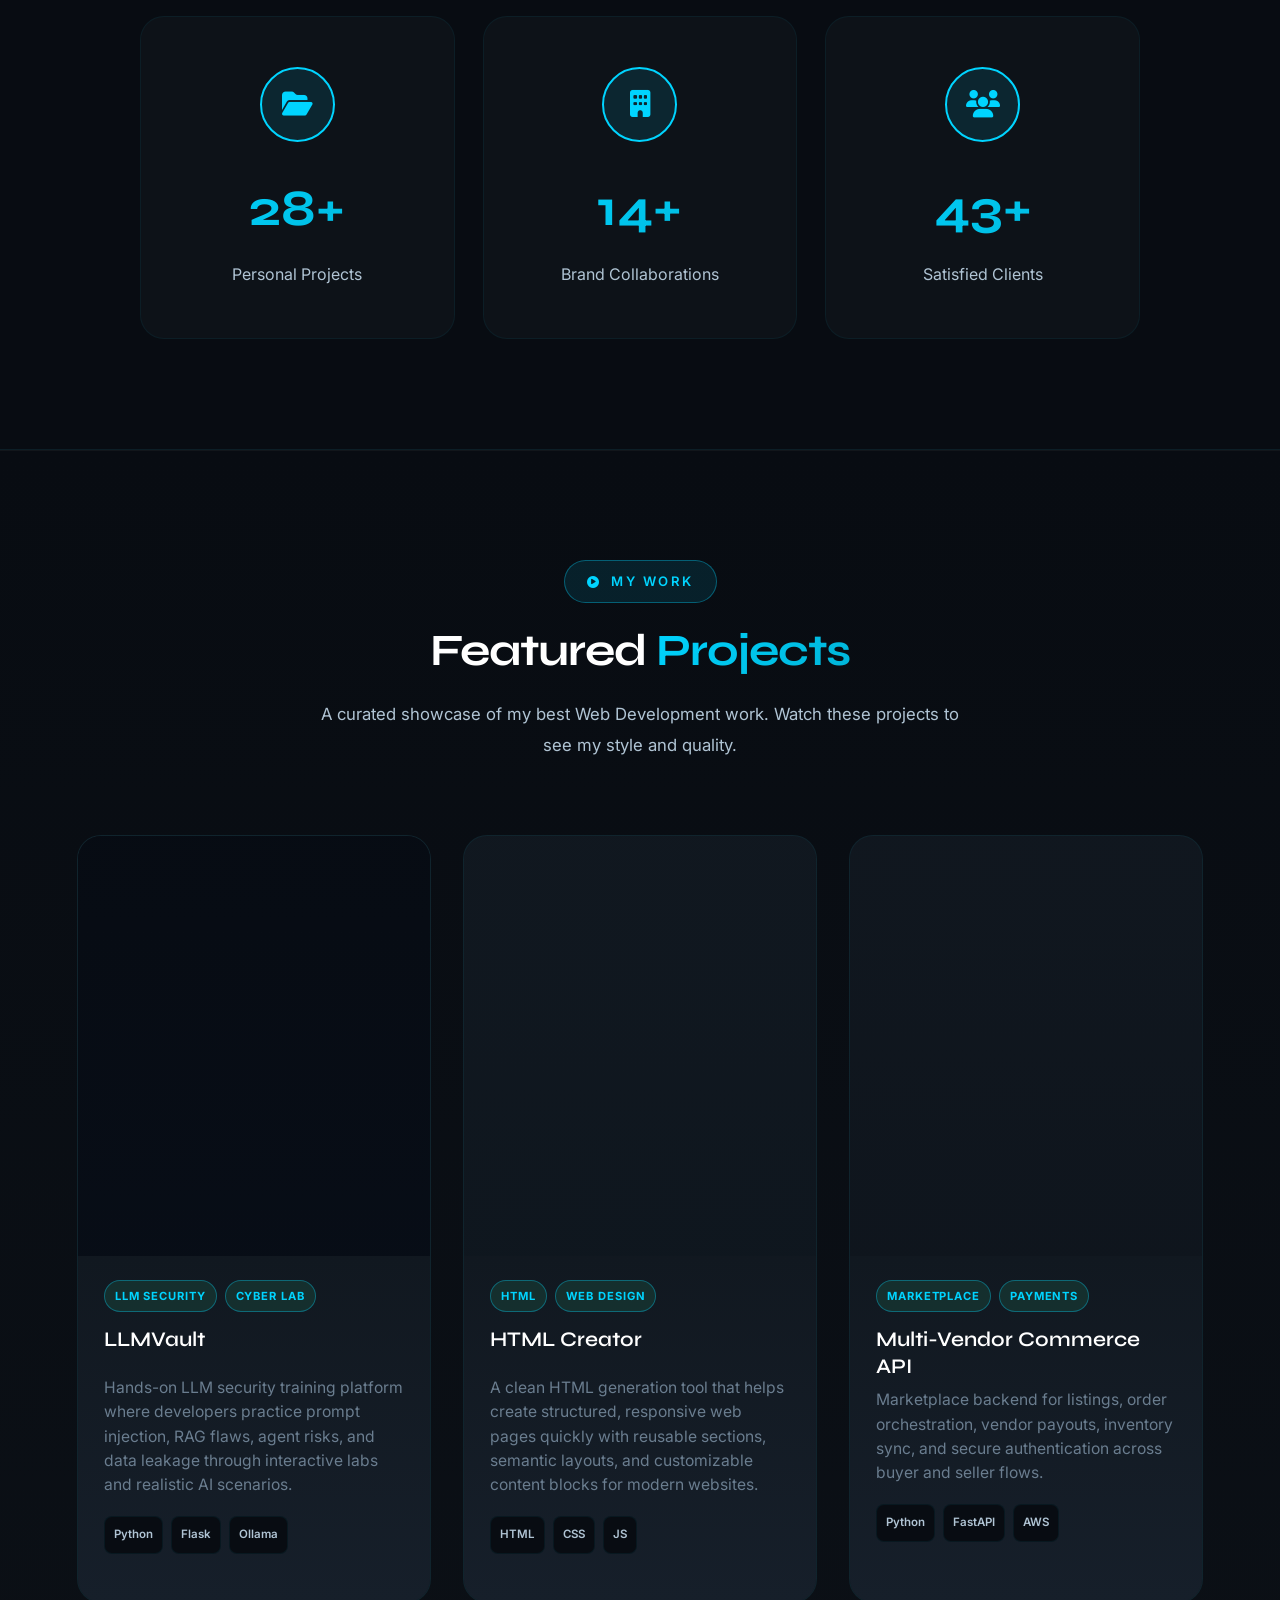
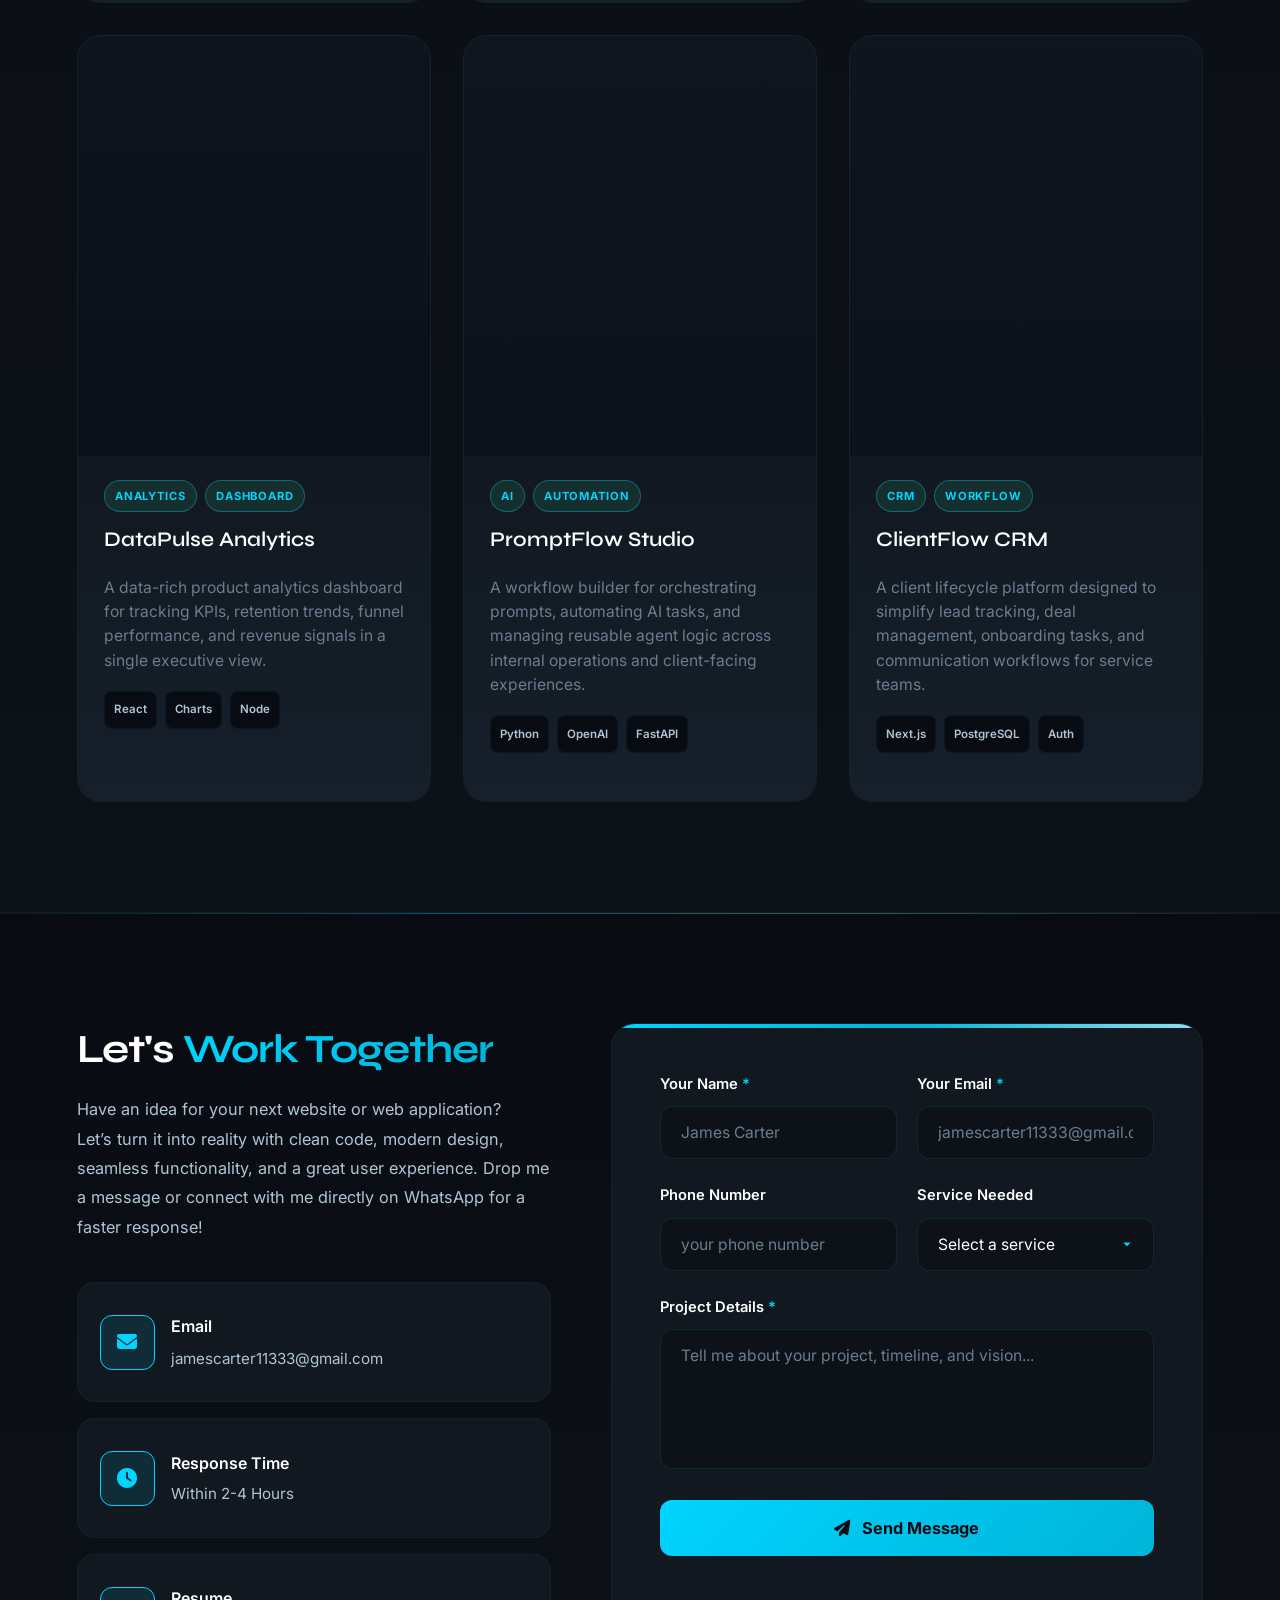
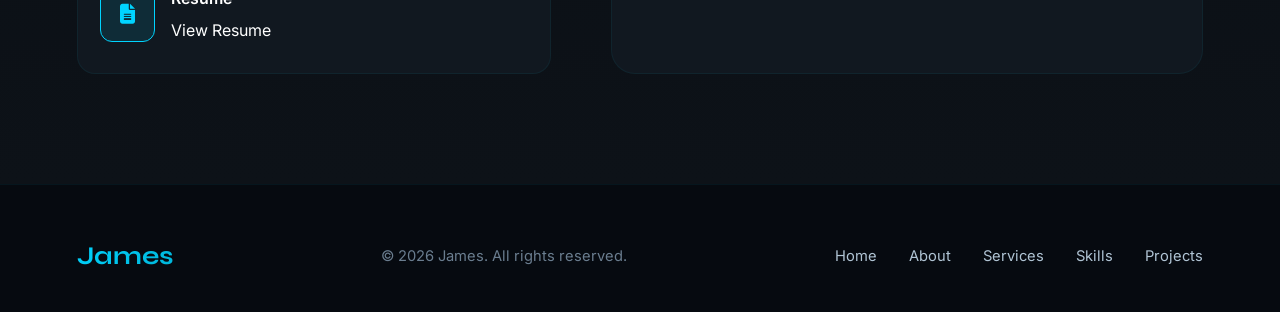
==== commit a28dc498: "Update: create resume" ====
--- a/index.html
+++ b/index.html
@@ -190,8 +190,8 @@
                     </div>
                     <div class="about-image-wrapper">
                         <img src="https://images.unsplash.com/photo-1555066931-4365d14bab8c?auto=format&fit=crop&w=900&q=80"
-                            alt="Bright technical workspace and coding setup with modern digital tools"
-                            loading="lazy" width="600" height="560">
+                            alt="Bright technical workspace and coding setup with modern digital tools" loading="lazy"
+                            width="600" height="560">
                     </div>
                     <div class="about-stats">
                         <div class="stat-card">
@@ -214,34 +214,35 @@
                 </div>
 
                 <div class="about-content reveal fade-right">
-                    <h2>Passionate About Creating <span class="highlight">Exceptional Websites</span></h2>
+                    <h2>Creating <span class="highlight">Scalable Digital Experiences</span> with Purpose</h2>
 
                     <div class="about-text">
-                        <p>For me, software development is more than writing code. It’s about understanding people,
-                            solving real problems, and turning ideas into useful experiences.</p>
-                        <p>Every project is an opportunity to learn something new, help someone, and create
-                            something I'm proud of. My goal is simple: build technology that works well and makes
-                            people's lives a little better.</p>
-                        <p>If you have an idea, a challenge, or a project you'd like to bring to life, I'd love to
-                            hear about it. Let’s build something meaningful together.</p>
+                        <p>I build modern web products that balance polished design, reliable engineering, and practical
+                            business value. From the first interaction to the final deployment,  <br> I focus on creating
+                            experiences that are intuitive, efficient, and built to last.</p>
+                        <p>My work spans frontend development, backend systems, API design, security, automation, and
+                            cloud-friendly architecture. That full-stack perspective allows me to turn ideas into
+                            dependable products that are easy to use and easy to grow.</p>
+                        <p>Whether you're launching a new platform, improving an existing product, or building a smarter
+                            workflow, I help bring clarity, speed, and quality to the process.</p>
                     </div>
 
                     <div class="about-features stagger">
                         <div class="feature-item">
                             <i class="fas fa-check-circle"></i>
-                            <span>Professional Quality</span>
+                            <span>Product-First Thinking</span>
                         </div>
                         <div class="feature-item">
                             <i class="fas fa-bolt"></i>
-                            <span>Fast Turnaround</span>
+                            <span>High-Performance Delivery</span>
                         </div>
                         <div class="feature-item">
                             <i class="fas fa-sync-alt"></i>
-                            <span>Unlimited Revisions</span>
+                            <span>Scalable Architecture</span>
                         </div>
                         <div class="feature-item">
                             <i class="fas fa-headset"></i>
-                            <span>24/7 Support</span>
+                            <span>Clear, Reliable Partnership</span>
                         </div>
                     </div>
                 </div>
@@ -270,7 +271,8 @@
                         <i class="fas fa-laptop-code"></i>
                     </div>
                     <h3>Full-Stack Web Apps</h3>
-                    <p>End-to-end product development with responsive frontends, scalable APIs, and clean architecture that delivers a polished user experience.</p>
+                    <p>End-to-end product development with responsive frontends, scalable APIs, and clean architecture
+                        that delivers a polished user experience.</p>
                 </div>
 
                 <div class="service-card">
@@ -279,7 +281,8 @@
                         <i class="fas fa-server"></i>
                     </div>
                     <h3>Backend Systems</h3>
-                    <p>Robust server-side development using Node.js, Python, and databases to support authentication, workflows, integrations, and business logic.</p>
+                    <p>Robust server-side development using Node.js, Python, and databases to support authentication,
+                        workflows, integrations, and business logic.</p>
                 </div>
 
                 <div class="service-card">
@@ -288,7 +291,8 @@
                         <i class="fas fa-database"></i>
                     </div>
                     <h3>Database & Data Design</h3>
-                    <p>Schema planning, query optimization, and data modeling for PostgreSQL and Redis to support fast, secure, and reliable application performance.</p>
+                    <p>Schema planning, query optimization, and data modeling for PostgreSQL and Redis to support fast,
+                        secure, and reliable application performance.</p>
                 </div>
 
                 <div class="service-card">
@@ -297,7 +301,8 @@
                         <i class="fas fa-shield-alt"></i>
                     </div>
                     <h3>Auth & Security</h3>
-                    <p>Secure access control, token-based authentication, and application hardening to protect users, APIs, and business-critical workflows.</p>
+                    <p>Secure access control, token-based authentication, and application hardening to protect users,
+                        APIs, and business-critical workflows.</p>
                 </div>
 
                 <div class="service-card">
@@ -306,7 +311,8 @@
                         <i class="fas fa-robot"></i>
                     </div>
                     <h3>AI & Automation</h3>
-                    <p>AI-powered features, API integration, and workflow automation that improve decision-making, productivity, and product intelligence.</p>
+                    <p>AI-powered features, API integration, and workflow automation that improve decision-making,
+                        productivity, and product intelligence.</p>
                 </div>
 
                 <div class="service-card">
@@ -315,7 +321,8 @@
                         <i class="fas fa-vial"></i>
                     </div>
                     <h3>Testing & Deployment</h3>
-                    <p>CI/CD pipelines, automated testing, and deployment setup for reliable releases, stable builds, and smoother team delivery.</p>
+                    <p>CI/CD pipelines, automated testing, and deployment setup for reliable releases, stable builds,
+                        and smoother team delivery.</p>
                 </div>
             </div>
         </div>
@@ -326,247 +333,384 @@
     <section class="skills" id="skills">
         <div class="container">
             <div class="section-header reveal">
-                <span class="section-label">
-                    <i class="fas fa-chart-line"></i> My Expertise
-                </span>
-
                 <h2 class="section-title">
                     Skills & <span class="highlight">Proficiency</span>
                 </h2>
 
                 <p class="section-desc">
-                    Years of hands-on experience building modern, responsive, and high-performance websites and web
-                    applications.
+                    Building product-focused systems with React, Next.js, TypeScript, Node.js, Python, FastAPI,
+                    PostgreSQL, AWS, and AI tooling to ship scalable interfaces, reliable APIs, and leaner product
+                    execution.
                 </p>
             </div>
 
-            <div class="skills-grid stagger">
-
-                <!-- TypeScript -->
-                <div class="skill-item">
-                    <div class="skill-header">
-                        <span class="skill-name">
-                            <img src="https://cdn.simpleicons.org/typescript/3178C6" alt="TypeScript">
-                            TypeScript
-                        </span>
-                        <span class="skill-percent">99%</span>
-                    </div>
-                    <div class="skill-bar">
-                        <div class="skill-progress" data-width="99"></div>
-                    </div>
-                </div>
-
-                <!-- React -->
-                <div class="skill-item">
-                    <div class="skill-header">
-                        <span class="skill-name">
-                            <img src="https://cdn.simpleicons.org/react/61DAFB" alt="React">
-                            React
-                        </span>
-                        <span class="skill-percent">97%</span>
-                    </div>
-                    <div class="skill-bar">
-                        <div class="skill-progress" data-width="97"></div>
-                    </div>
-                </div>
-
-                <!-- Next.js -->
-                <div class="skill-item">
-                    <div class="skill-header">
-                        <span class="skill-name">
-                            <img src="https://cdn.simpleicons.org/nextdotjs/111111" alt="Next.js">
-                            Next.js
-                        </span>
-                        <span class="skill-percent">95%</span>
-                    </div>
-                    <div class="skill-bar">
-                        <div class="skill-progress" data-width="95"></div>
-                    </div>
-                </div>
-
-                <!-- Node.js -->
-                <div class="skill-item">
-                    <div class="skill-header">
-                        <span class="skill-name">
-                            <img src="https://cdn.simpleicons.org/nodedotjs/339933" alt="Node.js">
-                            Node.js
-                        </span>
-                        <span class="skill-percent">95%</span>
-                    </div>
-                    <div class="skill-bar">
-                        <div class="skill-progress" data-width="95"></div>
-                    </div>
-                </div>
-
-                <!-- Express.js -->
-                <div class="skill-item">
-                    <div class="skill-header">
-                        <span class="skill-name">
-                            <img src="https://cdn.simpleicons.org/express/000000" alt="Express.js">
-                            Express.js
-                        </span>
-                        <span class="skill-percent">92%</span>
-                    </div>
-                    <div class="skill-bar">
-                        <div class="skill-progress" data-width="92"></div>
-                    </div>
-                </div>
-
-                <!-- Python -->
-                <div class="skill-item">
-                    <div class="skill-header">
-                        <span class="skill-name">
-                            <img src="https://cdn.simpleicons.org/python/3776AB" alt="Python">
-                            Python
-                        </span>
-                        <span class="skill-percent">96%</span>
-                    </div>
-                    <div class="skill-bar">
-                        <div class="skill-progress" data-width="96"></div>
-                    </div>
-                </div>
-
-                <!-- FastAPI -->
-                <div class="skill-item">
-                    <div class="skill-header">
-                        <span class="skill-name">
-                            <img src="https://cdn.simpleicons.org/fastapi/009688" alt="FastAPI">
-                            FastAPI
-                        </span>
-                        <span class="skill-percent">94%</span>
-                    </div>
-                    <div class="skill-bar">
-                        <div class="skill-progress" data-width="94"></div>
-                    </div>
-                </div>
-
-                <!-- PostgreSQL -->
-                <div class="skill-item">
-                    <div class="skill-header">
-                        <span class="skill-name">
-                            <img src="https://cdn.simpleicons.org/postgresql/4169E1" alt="PostgreSQL">
-                            PostgreSQL
-                        </span>
-                        <span class="skill-percent">95%</span>
-                    </div>
-                    <div class="skill-bar">
-                        <div class="skill-progress" data-width="95"></div>
-                    </div>
-                </div>
-
-                <!-- Redis -->
-                <div class="skill-item">
-                    <div class="skill-header">
-                        <span class="skill-name">
-                            <img src="https://cdn.simpleicons.org/redis/FF4438" alt="Redis">
-                            Redis
-                        </span>
-                        <span class="skill-percent">90%</span>
-                    </div>
-                    <div class="skill-bar">
-                        <div class="skill-progress" data-width="90"></div>
-                    </div>
-                </div>
-
-                <!-- Docker -->
-                <div class="skill-item">
-                    <div class="skill-header">
-                        <span class="skill-name">
-                            <img src="https://cdn.simpleicons.org/docker/2496ED" alt="Docker">
-                            Docker
-                        </span>
-                        <span class="skill-percent">92%</span>
-                    </div>
-                    <div class="skill-bar">
-                        <div class="skill-progress" data-width="92"></div>
-                    </div>
-                </div>
-
-                <!-- AWS -->
-                <div class="skill-item">
-                    <div class="skill-header">
-                        <span class="skill-name">
-                            <img src="./assets/imgs/aws.svg" alt="AWS" data-light-src="./assets/imgs/aws.svg" data-dark-src="./assets/imgs/aws-dark.svg">
-                            AWS
-                        </span>
-                        <span class="skill-percent">90%</span>
-                    </div>
-                    <div class="skill-bar">
-                        <div class="skill-progress" data-width="90"></div>
-                    </div>
-                </div>
-
-                <!-- Git / GitHub -->
-                <div class="skill-item">
-                    <div class="skill-header">
-                        <span class="skill-name">
-                            <img src="https://cdn.simpleicons.org/github/181717" alt="GitHub">
-                            Git / GitHub
-                        </span>
-                        <span class="skill-percent">97%</span>
-                    </div>
-                    <div class="skill-bar">
-                        <div class="skill-progress" data-width="97"></div>
-                    </div>
-                </div>
-
-                <!-- API Design -->
-                <div class="skill-item">
-                    <div class="skill-header">
-                        <span class="skill-name">
-                            <img src="./assets/imgs/restapi.svg" alt="API Design" data-light-src="./assets/imgs/restapi.svg" data-dark-src="./assets/imgs/restapi-dark.svg">
-                            REST APIs
-                        </span>
-                        <span class="skill-percent">96%</span>
-                    </div>
-                    <div class="skill-bar">
-                        <div class="skill-progress" data-width="96"></div>
-                    </div>
-                </div>
-
-                <!-- Auth & Security -->
-                <div class="skill-item">
-                    <div class="skill-header">
-                        <span class="skill-name">
-                            <img src="./assets/imgs/auth.svg" alt="Authentication" data-light-src="./assets/imgs/auth.svg" data-dark-src="./assets/imgs/auth-dark.svg">
-                            Auth & Security
-                        </span>
-                        <span class="skill-percent">93%</span>
-                    </div>
-                    <div class="skill-bar">
-                        <div class="skill-progress" data-width="93"></div>
-                    </div>
-                </div>
-
-                <!-- Testing -->
-                <div class="skill-item">
-                    <div class="skill-header">
-                        <span class="skill-name">
-                            <img src="https://cdn.simpleicons.org/jest/C21325" alt="Testing">
-                            Testing & CI/CD
-                        </span>
-                        <span class="skill-percent">92%</span>
-                    </div>
-                    <div class="skill-bar">
-                        <div class="skill-progress" data-width="92"></div>
-                    </div>
-                </div>
-
-                <!-- AI Integration -->
-                <div class="skill-item">
-                    <div class="skill-header">
-                        <span class="skill-name">
-                            <img src="./assets/imgs/llm.svg" alt="AI Integration" data-light-src="./assets/imgs/llm.svg" data-dark-src="./assets/imgs/llm-dark.svg">
-                            AI / LLM Integration
-                        </span>
-                        <span class="skill-percent">88%</span>
-                    </div>
-                    <div class="skill-bar">
-                        <div class="skill-progress" data-width="88"></div>
-                    </div>
-                </div>
-
-            </div>
+            <div class="skills-toggle-wrap">
+                <button class="show-more-btn" id="showMoreSkills" type="button" aria-expanded="false">
+                    <span class="show-more-text">Show More</span>
+                    <i class="fas fa-chevron-down" aria-hidden="true"></i>
+                </button>
+            </div>
+
+            <div class="skills-groups stagger">
+                <div class="skill-group">
+                    <div class="skill-group-header">
+                        <h3>Frontend Development</h3>
+                        <span>6 skills</span>
+                    </div>
+                    <div class="skills-grid">
+                        <div class="skill-item">
+                            <div class="skill-header">
+                                <span class="skill-name">
+                                    <img src="https://cdn.simpleicons.org/typescript/3178C6" alt="TypeScript">
+                                    TypeScript
+                                </span>
+                                <span class="skill-percent">99%</span>
+                            </div>
+                            <div class="skill-bar">
+                                <div class="skill-progress" data-width="99"></div>
+                            </div>
+                        </div>
+
+                        <div class="skill-item">
+                            <div class="skill-header">
+                                <span class="skill-name">
+                                    <img src="https://cdn.simpleicons.org/react/61DAFB" alt="React">
+                                    React
+                                </span>
+                                <span class="skill-percent">97%</span>
+                            </div>
+                            <div class="skill-bar">
+                                <div class="skill-progress" data-width="97"></div>
+                            </div>
+                        </div>
+
+                        <div class="skill-item">
+                            <div class="skill-header">
+                                <span class="skill-name">
+                                    <img src="https://cdn.simpleicons.org/nextdotjs/111111" alt="Next.js">
+                                    Next.js
+                                </span>
+                                <span class="skill-percent">95%</span>
+                            </div>
+                            <div class="skill-bar">
+                                <div class="skill-progress" data-width="95"></div>
+                            </div>
+                        </div>
+
+                        <div class="skill-item">
+                            <div class="skill-header">
+                                <span class="skill-name">
+                                    <img src="https://cdn.simpleicons.org/react/61DAFB" alt="UI/UX implementation">
+                                    UI/UX Implementation
+                                </span>
+                                <span class="skill-percent">96%</span>
+                            </div>
+                            <div class="skill-bar">
+                                <div class="skill-progress" data-width="96"></div>
+                            </div>
+                        </div>
+
+                        <div class="skill-item">
+                            <div class="skill-header">
+                                <span class="skill-name">
+                                    <img src="https://cdn.simpleicons.org/tailwindcss/06B6D4" alt="Tailwind CSS">
+                                    Tailwind CSS
+                                </span>
+                                <span class="skill-percent">94%</span>
+                            </div>
+                            <div class="skill-bar">
+                                <div class="skill-progress" data-width="94"></div>
+                            </div>
+                        </div>
+
+                        <div class="skill-item">
+                            <div class="skill-header">
+                                <span class="skill-name">
+                                    <span class="framer-motion-icon" aria-hidden="true">
+                                        <svg class="skill-svg framer-svg-light" viewBox="0 0 48 48"
+                                            aria-label="Framer Motion logo" role="img" focusable="false">
+                                            <defs>
+                                                <linearGradient id="framerMotionLightGradient" x1="0%" x2="100%" y1="0%"
+                                                    y2="100%">
+                                                    <stop offset="0%" stop-color="#FFFFFF" />
+                                                    <stop offset="50%" stop-color="#D1D1D1" />
+                                                    <stop offset="100%" stop-color="#8A8A8A" />
+                                                </linearGradient>
+                                            </defs>
+                                            <rect x="4" y="4" width="40" height="40" rx="12" fill="#0B0B0B" />
+                                            <path
+                                                d="M14 15h17c6.6 0 12 5.4 12 12v1H24.5c-4.4 0-8 3.6-8 8h-2.5V15Zm10 0h14v8H24c-3.3 0-6 2.7-6 6v2c0-3.3 2.7-6 6-6h11V15h-11Zm-10 20h14v-8H14v8Z"
+                                                fill="url(#framerMotionLightGradient)" />
+                                            <circle cx="34" cy="15" r="4" fill="#F5F5F5" opacity="0.9" />
+                                        </svg>
+                                        <svg class="skill-svg framer-svg-dark" viewBox="0 0 48 48"
+                                            aria-label="Framer Motion logo dark mode" role="img" focusable="false">
+                                            <defs>
+                                                <linearGradient id="framerMotionDarkGradient" x1="0%" x2="100%" y1="0%"
+                                                    y2="100%">
+                                                    <stop offset="0%" stop-color="#111111" />
+                                                    <stop offset="50%" stop-color="#444444" />
+                                                    <stop offset="100%" stop-color="#BFBFBF" />
+                                                </linearGradient>
+                                            </defs>
+                                            <rect x="4" y="4" width="40" height="40" rx="12" fill="#F4F4F4" />
+                                            <path
+                                                d="M14 15h17c6.6 0 12 5.4 12 12v1H24.5c-4.4 0-8 3.6-8 8h-2.5V15Zm10 0h14v8H24c-3.3 0-6 2.7-6 6v2c0-3.3 2.7-6 6-6h11V15h-11Zm-10 20h14v-8H14v8Z"
+                                                fill="url(#framerMotionDarkGradient)" />
+                                            <circle cx="34" cy="15" r="4" fill="#111111" opacity="0.9" />
+                                        </svg>
+                                    </span>
+                                    Framer Motion
+                                </span>
+                                <span class="skill-percent">92%</span>
+                            </div>
+                            <div class="skill-bar">
+                                <div class="skill-progress" data-width="92"></div>
+                            </div>
+                        </div>
+                    </div>
+                </div>
+
+                <div class="skill-group">
+                    <div class="skill-group-header">
+                        <h3>Backend & API Engineering</h3>
+                        <span>5 skills</span>
+                    </div>
+                    <div class="skills-grid">
+                        <div class="skill-item">
+                            <div class="skill-header">
+                                <span class="skill-name">
+                                    <img src="https://cdn.simpleicons.org/nodedotjs/339933" alt="Node.js">
+                                    Node.js
+                                </span>
+                                <span class="skill-percent">95%</span>
+                            </div>
+                            <div class="skill-bar">
+                                <div class="skill-progress" data-width="95"></div>
+                            </div>
+                        </div>
+
+                        <div class="skill-item">
+                            <div class="skill-header">
+                                <span class="skill-name">
+                                    <img src="https://cdn.simpleicons.org/express/000000" alt="Express.js">
+                                    Express.js
+                                </span>
+                                <span class="skill-percent">92%</span>
+                            </div>
+                            <div class="skill-bar">
+                                <div class="skill-progress" data-width="92"></div>
+                            </div>
+                        </div>
+
+                        <div class="skill-item">
+                            <div class="skill-header">
+                                <span class="skill-name">
+                                    <img src="https://cdn.simpleicons.org/python/3776AB" alt="Python">
+                                    Python
+                                </span>
+                                <span class="skill-percent">96%</span>
+                            </div>
+                            <div class="skill-bar">
+                                <div class="skill-progress" data-width="96"></div>
+                            </div>
+                        </div>
+
+                        <div class="skill-item">
+                            <div class="skill-header">
+                                <span class="skill-name">
+                                    <img src="https://cdn.simpleicons.org/fastapi/009688" alt="FastAPI">
+                                    FastAPI
+                                </span>
+                                <span class="skill-percent">94%</span>
+                            </div>
+                            <div class="skill-bar">
+                                <div class="skill-progress" data-width="94"></div>
+                            </div>
+                        </div>
+
+                        <div class="skill-item">
+                            <div class="skill-header">
+                                <span class="skill-name">
+                                    <img src="./assets/imgs/restapi.svg" alt="API Design"
+                                        data-light-src="./assets/imgs/restapi.svg"
+                                        data-dark-src="./assets/imgs/restapi-dark.svg">
+                                    REST APIs
+                                </span>
+                                <span class="skill-percent">96%</span>
+                            </div>
+                            <div class="skill-bar">
+                                <div class="skill-progress" data-width="96"></div>
+                            </div>
+                        </div>
+                    </div>
+                </div>
+
+                <div class="skill-group is-collapsed">
+                    <div class="skill-group-header">
+                        <h3>Data, Cloud & DevOps</h3>
+                        <span>5 skills</span>
+                    </div>
+                    <div class="skills-grid">
+                        <div class="skill-item">
+                            <div class="skill-header">
+                                <span class="skill-name">
+                                    <img src="https://cdn.simpleicons.org/postgresql/4169E1" alt="PostgreSQL">
+                                    PostgreSQL
+                                </span>
+                                <span class="skill-percent">95%</span>
+                            </div>
+                            <div class="skill-bar">
+                                <div class="skill-progress" data-width="95"></div>
+                            </div>
+                        </div>
+
+                        <div class="skill-item">
+                            <div class="skill-header">
+                                <span class="skill-name">
+                                    <img src="https://cdn.simpleicons.org/redis/FF4438" alt="Redis">
+                                    Redis
+                                </span>
+                                <span class="skill-percent">90%</span>
+                            </div>
+                            <div class="skill-bar">
+                                <div class="skill-progress" data-width="90"></div>
+                            </div>
+                        </div>
+
+                        <div class="skill-item">
+                            <div class="skill-header">
+                                <span class="skill-name">
+                                    <img src="https://cdn.simpleicons.org/docker/2496ED" alt="Docker">
+                                    Docker
+                                </span>
+                                <span class="skill-percent">92%</span>
+                            </div>
+                            <div class="skill-bar">
+                                <div class="skill-progress" data-width="92"></div>
+                            </div>
+                        </div>
+
+                        <div class="skill-item">
+                            <div class="skill-header">
+                                <span class="skill-name">
+                                    <img src="./assets/imgs/aws.svg" alt="AWS" data-light-src="./assets/imgs/aws.svg"
+                                        data-dark-src="./assets/imgs/aws-dark.svg">
+                                    AWS
+                                </span>
+                                <span class="skill-percent">90%</span>
+                            </div>
+                            <div class="skill-bar">
+                                <div class="skill-progress" data-width="90"></div>
+                            </div>
+                        </div>
+
+                        <div class="skill-item">
+                            <div class="skill-header">
+                                <span class="skill-name">
+                                    <img src="./assets/imgs/auth.svg" alt="Authentication"
+                                        data-light-src="./assets/imgs/auth.svg"
+                                        data-dark-src="./assets/imgs/auth-dark.svg">
+                                    Auth & Security
+                                </span>
+                                <span class="skill-percent">93%</span>
+                            </div>
+                            <div class="skill-bar">
+                                <div class="skill-progress" data-width="93"></div>
+                            </div>
+                        </div>
+                    </div>
+                </div>
+
+                <div class="skill-group is-collapsed">
+                    <div class="skill-group-header">
+                        <h3>Tools, Workflow & AI</h3>
+                        <span>6 skills</span>
+                    </div>
+                    <div class="skills-grid">
+                        <div class="skill-item">
+                            <div class="skill-header">
+                                <span class="skill-name">
+                                    <img src="https://cdn.simpleicons.org/github/181717" alt="GitHub">
+                                    Git / GitHub
+                                </span>
+                                <span class="skill-percent">97%</span>
+                            </div>
+                            <div class="skill-bar">
+                                <div class="skill-progress" data-width="97"></div>
+                            </div>
+                        </div>
+
+                        <div class="skill-item">
+                            <div class="skill-header">
+                                <span class="skill-name">
+                                    <img src="https://cdn.simpleicons.org/jest/C21325" alt="Testing">
+                                    Testing & CI/CD
+                                </span>
+                                <span class="skill-percent">92%</span>
+                            </div>
+                            <div class="skill-bar">
+                                <div class="skill-progress" data-width="92"></div>
+                            </div>
+                        </div>
+
+                        <div class="skill-item">
+                            <div class="skill-header">
+                                <span class="skill-name">
+                                    <img src="./assets/imgs/llm.svg" alt="AI Integration"
+                                        data-light-src="./assets/imgs/llm.svg"
+                                        data-dark-src="./assets/imgs/llm-dark.svg">
+                                    AI / LLM Integration
+                                </span>
+                                <span class="skill-percent">88%</span>
+                            </div>
+                            <div class="skill-bar">
+                                <div class="skill-progress" data-width="88"></div>
+                            </div>
+                        </div>
+
+                        <div class="skill-item">
+                            <div class="skill-header">
+                                <span class="skill-name">
+                                    <img src="https://cdn.simpleicons.org/figma/F24E1E" alt="Design tools">
+                                    Design Collaboration
+                                </span>
+                                <span class="skill-percent">90%</span>
+                            </div>
+                            <div class="skill-bar">
+                                <div class="skill-progress" data-width="90"></div>
+                            </div>
+                        </div>
+
+                        <div class="skill-item">
+                            <div class="skill-header">
+                                <span class="skill-name">
+                                    <img src="https://cdn.simpleicons.org/notion/000000" alt="Notion">
+                                    Notion
+                                </span>
+                                <span class="skill-percent">89%</span>
+                            </div>
+                            <div class="skill-bar">
+                                <div class="skill-progress" data-width="89"></div>
+                            </div>
+                        </div>
+
+                        <div class="skill-item">
+                            <div class="skill-header">
+                                <span class="skill-name">
+                                    <img src="https://cdn.simpleicons.org/trello/0055CC" alt="Trello">
+                                    Trello
+                                </span>
+                                <span class="skill-percent">87%</span>
+                            </div>
+                            <div class="skill-bar">
+                                <div class="skill-progress" data-width="87"></div>
+                            </div>
+                        </div>
+                    </div>
+                </div>
+            </div>
+
         </div>
     </section>
 
@@ -625,7 +769,8 @@
 
             <div class="portfolio-video-grid stagger">
                 <!-- Project 1 -->
-                <div class="portfolio-video-card">
+                <div class="portfolio-video-card" tabindex="0" data-project="llmvault" role="button"
+                    aria-label="Open LLMVault project details">
                     <div class="video-wrapper project-image-one"></div>
                     <div class="video-info">
                         <div class="project-tags">
@@ -633,21 +778,20 @@
                             <span>Cyber Lab</span>
                         </div>
                         <h3 class="video-title">LLMVault</h3>
-                        <p class="video-desc">Hands-on LLM security training platform where developers practice prompt injection, RAG flaws, agent risks, and data leakage through interactive labs and realistic AI scenarios.</p>
+                        <p class="video-desc">Hands-on LLM security training platform where developers practice prompt
+                            injection, RAG flaws, agent risks, and data leakage through interactive labs and realistic
+                            AI scenarios.</p>
                         <div class="project-badges">
                             <span>Python</span>
                             <span>Flask</span>
                             <span>Ollama</span>
                         </div>
-                        <div class="project-actions">
-                            <a href="https://james-vault.vercel.app/" class="project-btn primary">Live Demo</a>
-                            <!-- <a href="#" class="project-btn secondary">Source Code</a> -->
-                        </div>
                     </div>
                 </div>
 
                 <!-- Project 2 -->
-                <div class="portfolio-video-card">
+                <div class="portfolio-video-card" tabindex="0" data-project="htmlcreator" role="button"
+                    aria-label="Open HTML Creator project details">
                     <div class="video-wrapper project-image-two"></div>
                     <div class="video-info">
                         <div class="project-tags">
@@ -655,21 +799,20 @@
                             <span>Web Design</span>
                         </div>
                         <h3 class="video-title">HTML Creator</h3>
-                        <p class="video-desc">A clean HTML generation tool that helps create structured, responsive web pages quickly with reusable sections, semantic layouts, and customizable content blocks for modern websites.</p>
+                        <p class="video-desc">A clean HTML generation tool that helps create structured, responsive web
+                            pages quickly with reusable sections, semantic layouts, and customizable content blocks for
+                            modern websites.</p>
                         <div class="project-badges">
                             <span>HTML</span>
                             <span>CSS</span>
                             <span>JS</span>
                         </div>
-                        <div class="project-actions">
-                            <a href="https://html-creator-next.vercel.app/" class="project-btn primary">Live Demo</a>
-                            <!-- <a href="#" class="project-btn secondary">Source Code</a> -->
-                        </div>
                     </div>
                 </div>
 
                 <!-- Project 3 -->
-                <div class="portfolio-video-card">
+                <div class="portfolio-video-card" tabindex="0" data-project="commerceapi" role="button"
+                    aria-label="Open Multi-Vendor Commerce API project details">
                     <div class="video-wrapper project-image-three"></div>
                     <div class="video-info">
                         <div class="project-tags">
@@ -677,131 +820,77 @@
                             <span>Payments</span>
                         </div>
                         <h3 class="video-title">Multi-Vendor Commerce API</h3>
-                        <p class="video-desc">Marketplace backend for listings, order orchestration, vendor payouts, inventory sync, and secure authentication across buyer and seller flows.</p>
+                        <p class="video-desc">Marketplace backend for listings, order orchestration, vendor payouts,
+                            inventory sync, and secure authentication across buyer and seller flows.</p>
                         <div class="project-badges">
                             <span>Python</span>
                             <span>FastAPI</span>
                             <span>AWS</span>
                         </div>
-                        <div class="project-actions">
-                            <a href="https://e-commerce-client-ten-sigma.vercel.app" class="project-btn primary">Live Demo</a>
-                            <!-- <a href="#" class="project-btn secondary">Source Code</a> -->
-                        </div>
-                    </div>
-                </div>
-            </div>
-
-        </div>
-    </section>
-
-    <div class="section-divider"></div>
-
-    <!-- Testimonials Section -->
-    <section class="testimonials" id="testimonials">
-        <div class="container">
-            <div class="section-header reveal">
-                <span class="section-label"><i class="fas fa-quote-left"></i> Testimonials</span>
-                <h2 class="section-title">What <span class="highlight">Clients Say</span></h2>
-                <p class="section-desc">
-                    Don't just take my word for it. Hear from the creators and brands I've collaborated with.
-                </p>
-            </div>
-
-            <div class="testimonials-wrapper reveal"> 
-                <div class="testimonial-slider">
-                    <div class="testimonial-track" id="testimonialTrack">
-                        <div class="testimonial-slide">
-                            <div class="testimonial-card">
-                                <div class="testimonial-stars">
-                                    <i class="fas fa-star"></i>
-                                    <i class="fas fa-star"></i>
-                                    <i class="fas fa-star"></i>
-                                    <i class="fas fa-star"></i>
-                                    <i class="fas fa-star"></i>
-                                </div>
-                                <p class="testimonial-text">
-                                    "James built our SaaS dashboard and authentication flow with a level of clarity and
-                                    quality that made the product feel premium from day one. The frontend was polished,
-                                    the backend was reliable, and the communication was excellent throughout."
-                                </p>
-                                <div class="testimonial-author">
-                                    <img src="https://images.unsplash.com/photo-1507003211169-0a1dd7228f2d?w=100&h=100&fit=crop"
-                                        alt="Daniel Foster" loading="lazy" width="100" height="100">
-                                    <div class="testimonial-info">
-                                        <h4>Daniel Foster</h4>
-                                        <span>Founder â€¢ NovaFlow</span>
-                                    </div>
-                                </div>
-                            </div>
-                        </div>
-
-                        <div class="testimonial-slide">
-                            <div class="testimonial-card">
-                                <div class="testimonial-stars">
-                                    <i class="fas fa-star"></i>
-                                    <i class="fas fa-star"></i>
-                                    <i class="fas fa-star"></i>
-                                    <i class="fas fa-star"></i>
-                                    <i class="fas fa-star"></i>
-                                </div>
-                                <p class="testimonial-text">
-                                    "Our marketplace needed secure APIs, scalable architecture, and fast execution. James
-                                    delivered a clean backend, strong database design, and thoughtful product decisions
-                                    that helped us launch with confidence and speed."
-                                </p>
-                                <div class="testimonial-author">
-                                    <img src="https://images.unsplash.com/photo-1494790108377-be9c29b29330?w=100&h=100&fit=crop"
-                                        alt="Sophia Lee" loading="lazy" width="100" height="100">
-                                    <div class="testimonial-info">
-                                        <h4>Sophia Lee</h4>
-                                        <span>Product Lead â€¢ Northstar Commerce</span>
-                                    </div>
-                                </div>
-                            </div>
-                        </div>
-
-                        <div class="testimonial-slide">
-                            <div class="testimonial-card">
-                                <div class="testimonial-stars">
-                                    <i class="fas fa-star"></i>
-                                    <i class="fas fa-star"></i>
-                                    <i class="fas fa-star"></i>
-                                    <i class="fas fa-star"></i>
-                                    <i class="fas fa-star"></i>
-                                </div>
-                                <p class="testimonial-text">
-                                    "James helped us integrate AI-powered workflows and secure internal tooling without
-                                    sacrificing performance or usability. He combined technical depth with business
-                                    understanding, and the final product felt both smart and production-ready."
-                                </p>
-                                <div class="testimonial-author">
-                                    <img src="https://images.unsplash.com/photo-1472099645785-5658abf4ff4e?w=100&h=100&fit=crop"
-                                        alt="Marcus Hill" loading="lazy" width="100" height="100">
-                                    <div class="testimonial-info">
-                                        <h4>Marcus Hill</h4>
-                                        <span>CTO â€¢ SignalForge</span>
-                                    </div>
-                                </div>
-                            </div>
-                        </div>
-                    </div>
-                </div>
-
-                <div class="testimonial-nav">
-                    <button id="prevBtn" aria-label="Previous testimonial">
-                        <i class="fas fa-arrow-left"></i>
-                    </button>
-                    <button id="nextBtn" aria-label="Next testimonial">
-                        <i class="fas fa-arrow-right"></i>
-                    </button>
-                </div>
-
-                <div class="testimonial-dots" id="testimonialDots" role="tablist">
-                    <div class="testimonial-dot active" data-index="0" role="tab" aria-selected="true"></div>
-                    <div class="testimonial-dot" data-index="1" role="tab" aria-selected="false"></div>
-                    <div class="testimonial-dot" data-index="2" role="tab" aria-selected="false"></div>
-                </div>
-            </div>
+                    </div>
+                </div>
+
+                <!-- Project 4 -->
+                <div class="portfolio-video-card" tabindex="0" data-project="datapulse" role="button"
+                    aria-label="Open DataPulse Analytics project details">
+                    <div class="video-wrapper project-image-four"></div>
+                    <div class="video-info">
+                        <div class="project-tags">
+                            <span>Analytics</span>
+                            <span>Dashboard</span>
+                        </div>
+                        <h3 class="video-title">DataPulse Analytics</h3>
+                        <p class="video-desc">A data-rich product analytics dashboard for tracking KPIs, retention
+                            trends, funnel performance, and revenue signals in a single executive view.</p>
+                        <div class="project-badges">
+                            <span>React</span>
+                            <span>Charts</span>
+                            <span>Node</span>
+                        </div>
+                    </div>
+                </div>
+
+                <!-- Project 5 -->
+                <div class="portfolio-video-card" tabindex="0" data-project="promptflow" role="button"
+                    aria-label="Open PromptFlow Studio project details">
+                    <div class="video-wrapper project-image-five"></div>
+                    <div class="video-info">
+                        <div class="project-tags">
+                            <span>AI</span>
+                            <span>Automation</span>
+                        </div>
+                        <h3 class="video-title">PromptFlow Studio</h3>
+                        <p class="video-desc">A workflow builder for orchestrating prompts, automating AI tasks, and
+                            managing reusable agent logic across internal operations and client-facing experiences.</p>
+                        <div class="project-badges">
+                            <span>Python</span>
+                            <span>OpenAI</span>
+                            <span>FastAPI</span>
+                        </div>
+                    </div>
+                </div>
+
+                <!-- Project 6 -->
+                <div class="portfolio-video-card" tabindex="0" data-project="clientflow" role="button"
+                    aria-label="Open ClientFlow CRM project details">
+                    <div class="video-wrapper project-image-six"></div>
+                    <div class="video-info">
+                        <div class="project-tags">
+                            <span>CRM</span>
+                            <span>Workflow</span>
+                        </div>
+                        <h3 class="video-title">ClientFlow CRM</h3>
+                        <p class="video-desc">A client lifecycle platform designed to simplify lead tracking, deal
+                            management, onboarding tasks, and communication workflows for service teams.</p>
+                        <div class="project-badges">
+                            <span>Next.js</span>
+                            <span>PostgreSQL</span>
+                            <span>Auth</span>
+                        </div>
+                    </div>
+                </div>
+            </div>
+
         </div>
     </section>
 
@@ -838,6 +927,16 @@
                                 <p>Within 2-4 Hours</p>
                             </div>
                         </div>
+
+                        <a class="contact-item resume-item" href="resume.html" target="_blank" rel="noopener noreferrer" aria-label="View resume">
+                            <div class="contact-icon">
+                                <i class="fas fa-file-alt"></i>
+                            </div>
+                            <div>
+                                <h4>Resume</h4>
+                                <span>View Resume</span>
+                            </div>
+                        </a>
                     </div>
                 </div>
 
@@ -861,8 +960,8 @@
                         </div>
                         <div class="form-group">
                             <label for="email">Your Email <span class="required">*</span></label>
-                            <input type="email" id="email" name="email" placeholder="jamescarter11333@gmail.com" required
-                                autocomplete="email">
+                            <input type="email" id="email" name="email" placeholder="jamescarter11333@gmail.com"
+                                required autocomplete="email">
                         </div>
                     </div>
 
@@ -899,6 +998,30 @@
             </div>
         </div>
     </section>
+
+    <div class="project-modal" id="projectModal" aria-hidden="true">
+        <div class="project-modal-backdrop" data-close-modal="true"></div>
+        <div class="project-modal-panel" role="dialog" aria-modal="true" aria-labelledby="projectModalTitle">
+            <button class="project-modal-close" type="button" aria-label="Close project details">×</button>
+            <div class="project-modal-image" id="projectModalImage"></div>
+            <div class="project-modal-body">
+                <h3 id="projectModalTitle">Project</h3>
+                <p id="projectModalSummary"></p>
+                <div class="project-modal-actions">
+                    <a href="#" class="project-modal-btn primary" id="projectModalDemo" target="_blank"
+                        rel="noopener noreferrer">
+                        <i class="fas fa-external-link-alt" aria-hidden="true"></i>
+                        Live Demo
+                    </a>
+                    <a href="#" class="project-modal-btn secondary" id="projectModalGithub" target="_blank"
+                        rel="noopener noreferrer">
+                        <i class="fab fa-github" aria-hidden="true"></i>
+                        GitHub
+                    </a>
+                </div>
+            </div>
+        </div>
+    </div>
 
     <!-- Footer -->
     <footer>
--- a/style.css
+++ b/style.css
@@ -31,6 +31,8 @@
     --nav-scrolled: rgba(8, 12, 18, 0.92);
     --nav-surface: rgba(8, 12, 18, 0.72);
     --nav-border: rgba(255, 255, 255, 0.08);
+    --skill-svg-panel: #101827;
+    --skill-svg-accent: #dfffee;
 
     /* Text Colors */
     --text-primary: #ffffff;
@@ -116,6 +118,8 @@
     --border-subtle: rgba(0, 130, 160, 0.12);
     --border-light: rgba(0, 130, 160, 0.2);
     --border-medium: rgba(0, 130, 160, 0.3);
+    --skill-svg-panel: rgba(255, 255, 255, 0.8);
+    --skill-svg-accent: rgba(16, 35, 45, 0.9);
     --shadow-sm: 0 4px 20px rgba(16, 35, 45, 0.1);
     --shadow-md: 0 8px 40px rgba(16, 35, 45, 0.14);
     --shadow-lg: 0 15px 60px rgba(16, 35, 45, 0.18);
@@ -2018,6 +2022,43 @@
     background: var(--section-skills);
 }
 
+.skills-groups {
+    display: grid;
+    gap: 30px;
+}
+
+.skill-group {
+    display: block;
+}
+
+.skill-group.is-collapsed {
+    display: none;
+}
+
+.skill-group-header {
+    display: flex;
+    align-items: center;
+    justify-content: space-between;
+    gap: 12px;
+    margin-bottom: 18px;
+    padding: 0 6px;
+}
+
+.skill-group-header h3 {
+    font-size: 1.2rem;
+    color: var(--text-primary);
+    font-weight: 700;
+}
+
+.skill-group-header span {
+    font-size: 0.82rem;
+    color: var(--text-secondary);
+    background: rgba(53, 213, 138, 0.08);
+    border: 1px solid var(--border-subtle);
+    border-radius: 999px;
+    padding: 7px 12px;
+}
+
 .skills-grid {
     display: grid;
     grid-template-columns: repeat(auto-fit, minmax(320px, 1fr));
@@ -2033,6 +2074,40 @@
     box-shadow: inset 0 1px 0 rgba(255, 255, 255, 0.03), 0 0 0 1px rgba(53, 213, 138, 0.03);
 }
 
+.skills-toggle-wrap {
+    display: flex;
+    justify-content: center;
+    margin-top: 28px;
+}
+
+.show-more-btn {
+    display: inline-flex;
+    align-items: center;
+    gap: 10px;
+    padding: 12px 22px;
+    border-radius: 999px;
+    background: linear-gradient(135deg, rgba(53, 213, 138, 0.14), rgba(32, 184, 120, 0.06));
+    border: 1px solid var(--border-medium);
+    color: var(--text-primary);
+    font-weight: 700;
+    letter-spacing: 0.02em;
+    transition: var(--transition-normal);
+}
+
+.show-more-btn:hover {
+    transform: translateY(-2px);
+    border-color: var(--border-accent);
+    box-shadow: var(--shadow-sm);
+}
+
+.show-more-btn i {
+    transition: transform var(--transition-normal);
+}
+
+.show-more-btn[aria-expanded="true"] i {
+    transform: rotate(180deg);
+}
+
 html[data-theme="light"] .skill-item {
     background: linear-gradient(135deg, rgba(255, 255, 255, 0.96), rgba(238, 249, 255, 0.96));
     border-color: rgba(53, 213, 138, 0.25);
@@ -2065,15 +2140,52 @@
     width: 22px;
 }
 
-.skill-name img {
+.skill-name img,
+.skill-name svg,
+.framer-motion-icon {
     width: 42px;
     height: 42px;
     object-fit: contain;
+    flex-shrink: 0;
+}
+
+.skill-name img {
     filter: brightness(0) invert(1);
 }
 
 html[data-theme="light"] .skill-name img {
     filter: none;
+}
+
+.framer-motion-icon {
+    display: inline-flex;
+    align-items: center;
+    justify-content: center;
+    position: relative;
+}
+
+.skill-svg {
+    display: block;
+    width: 42px;
+    height: 42px;
+    border-radius: 12px;
+    box-shadow: 0 0 0 1px rgba(255, 255, 255, 0.06);
+}
+
+.framer-svg-light {
+    display: block;
+}
+
+.framer-svg-dark {
+    display: none;
+}
+
+html[data-theme="light"] .framer-svg-light {
+    display: none;
+}
+
+html[data-theme="light"] .framer-svg-dark {
+    display: block;
 }
 
 .skill-percent {
@@ -2291,6 +2403,24 @@
 
 .project-image-three {
     background-image: linear-gradient(180deg, rgba(14, 20, 28, 0.28), rgba(14, 20, 28, 0.72)), url('https://images.unsplash.com/photo-1524758631624-e2822e304c36?auto=format&fit=crop&w=1200&q=80');
+    background-size: cover;
+    background-position: center;
+}
+
+.project-image-four {
+    background-image: linear-gradient(180deg, rgba(8, 14, 24, 0.35), rgba(8, 14, 24, 0.8)), url('https://images.unsplash.com/photo-1551288049-bebda4e38f71?auto=format&fit=crop&w=1200&q=80');
+    background-size: cover;
+    background-position: center;
+}
+
+.project-image-five {
+    background-image: linear-gradient(180deg, rgba(10, 17, 28, 0.35), rgba(10, 17, 28, 0.8)), url('https://images.unsplash.com/photo-1526379095098-d400fd0bf935?auto=format&fit=crop&w=1200&q=80');
+    background-size: cover;
+    background-position: center;
+}
+
+.project-image-six {
+    background-image: linear-gradient(180deg, rgba(11, 15, 25, 0.3), rgba(11, 15, 25, 0.76)), url('https://images.unsplash.com/photo-1552664730-d307ca884978?auto=format&fit=crop&w=1200&q=80');
     background-size: cover;
     background-position: center;
 }
@@ -2439,56 +2569,168 @@
     box-shadow: 0 6px 14px rgba(15, 23, 42, 0.04), inset 0 1px 0 rgba(255, 255, 255, 0.75);
 }
 
-.project-actions {
-    display: flex;
-    align-items: stretch;
+.portfolio-video-card {
+    cursor: pointer;
+}
+
+.project-modal {
+    position: fixed;
+    inset: 0;
+    display: flex;
+    align-items: center;
+    justify-content: center;
+    padding: 24px;
+    opacity: 0;
+    visibility: hidden;
+    pointer-events: none;
+    transition: opacity 0.42s cubic-bezier(0.22, 1, 0.36, 1), visibility 0.42s cubic-bezier(0.22, 1, 0.36, 1);
+    z-index: 2000;
+}
+
+.project-modal.active {
+    opacity: 1;
+    visibility: visible;
+    pointer-events: auto;
+}
+
+.project-modal-backdrop {
+    position: absolute;
+    inset: 0;
+    background: rgba(6, 10, 16, 0.52);
+    backdrop-filter: blur(8px);
+    opacity: 0;
+    transition: opacity 0.42s cubic-bezier(0.22, 1, 0.36, 1);
+}
+
+.project-modal.active .project-modal-backdrop {
+    opacity: 1;
+}
+
+.project-modal-panel {
+    position: relative;
+    width: min(760px, 100%);
+    max-height: 88vh;
+    overflow: auto;
+    background: linear-gradient(180deg, rgba(18, 22, 29, 0.96), rgba(12, 16, 22, 0.98));
+    border: 1px solid rgba(159, 176, 189, 0.18);
+    border-radius: 24px;
+    box-shadow: 0 24px 60px rgba(0, 0, 0, 0.2), 0 12px 30px rgba(15, 23, 42, 0.14);
+    transform: translateY(26px) scale(0.96);
+    opacity: 0;
+    transition: transform 0.46s cubic-bezier(0.16, 1, 0.3, 1), opacity 0.36s ease;
+    z-index: 1;
+}
+
+.project-modal.active .project-modal-panel {
+    transform: translateY(0) scale(1);
+    opacity: 1;
+}
+
+html[data-theme="light"] .project-modal-panel {
+    background: linear-gradient(180deg, rgba(255, 255, 255, 0.98), rgba(244, 248, 249, 0.98));
+    border-color: rgba(15, 23, 42, 0.08);
+    box-shadow: 0 22px 54px rgba(15, 23, 42, 0.12), 0 10px 24px rgba(16, 185, 129, 0.08);
+}
+
+.project-modal-close {
+    position: absolute;
+    top: 16px;
+    right: 16px;
+    width: 42px;
+    height: 42px;
+    border-radius: 50%;
+    border: 1px solid rgba(255, 255, 255, 0.1);
+    background: rgba(255, 255, 255, 0.06);
+    color: var(--text-primary);
+    font-size: 1.8rem;
+    line-height: 1;
+    cursor: pointer;
+    transition: transform 0.2s ease, background 0.2s ease;
+    z-index: 2;
+}
+
+.project-modal-close:hover {
+    transform: scale(1.04);
+    background: rgba(255, 255, 255, 0.1);
+}
+
+.project-modal-image {
+    height: 260px;
+    background-size: cover;
+    background-position: center;
+    border-bottom: 1px solid rgba(255, 255, 255, 0.08);
+}
+
+.project-modal-body {
+    padding: 28px 28px 30px;
+}
+
+
+.project-modal-body h3 {
+    font-family: 'Syne', sans-serif;
+    font-size: clamp(1.7rem, 2vw, 2.2rem);
+    margin: 0 0 12px;
+    color: var(--text-primary);
+}
+
+.project-modal-body p {
+    color: var(--text-muted);
+    line-height: 1.7;
+    margin: 0 0 18px;
+}
+
+.project-modal-stack {
+    display: flex;
+    flex-wrap: wrap;
+    gap: 8px;
+    margin-bottom: 18px;
+}
+
+.project-modal-actions {
+    display: flex;
+    flex-wrap: wrap;
     gap: 12px;
-    margin-top: auto;
-    flex-wrap: nowrap;
-}
-
-.project-btn {
+    margin-top: 22px;
+}
+
+.project-modal-btn {
     display: inline-flex;
     align-items: center;
     justify-content: center;
-    min-height: 42px;
-    height: 42px;
-    flex: 1 1 0;
-    padding: 10px 14px;
-    border-radius: 10px;
-    font-size: 0.8rem;
+    gap: 8px;
+    min-height: 46px;
+    padding: 0 18px;
+    border-radius: 12px;
+    font-size: 0.78rem;
     font-weight: 700;
-    transition: var(--transition-normal);
+    letter-spacing: 0.06em;
     text-transform: uppercase;
-    letter-spacing: 0.04em;
-    line-height: 1;
-}
-
-.project-btn.primary {
+    transition: transform 0.2s ease, box-shadow 0.2s ease, opacity 0.2s ease;
+}
+
+.project-modal-btn i {
+    font-size: 0.82rem;
+}
+
+.project-modal-btn:hover {
+    transform: translateY(-1px);
+}
+
+.project-modal-btn.primary {
     background: var(--gradient-electric);
     color: #07110d;
-    box-shadow: 0 8px 24px rgba(53, 213, 138, 0.28);
-}
-
-html[data-theme="light"] .project-btn.primary {
-    box-shadow: 0 10px 24px rgba(16, 185, 129, 0.18);
-}
-
-.project-btn.secondary {
-    background: transparent;
+    box-shadow: 0 12px 22px rgba(53, 213, 138, 0.18);
+}
+
+.project-modal-btn.secondary {
+    border: 1px solid rgba(255, 255, 255, 0.12);
+    background: rgba(255, 255, 255, 0.04);
     color: var(--text-primary);
-    border: 1px solid var(--border-medium);
-}
-
-html[data-theme="light"] .project-btn.secondary {
-    background: rgba(255, 255, 255, 0.7);
-    color: #0f172a;
-    border-color: rgba(15, 118, 110, 0.18);
-    box-shadow: 0 6px 18px rgba(15, 23, 42, 0.04);
-}
-
-.project-btn:hover {
-    transform: translateY(-2px);
+}
+
+html[data-theme="light"] .project-modal-btn.secondary {
+    border-color: rgba(15, 23, 42, 0.08);
+    background: rgba(15, 23, 42, 0.03);
 }
 
 /* Portfolio CTA */
@@ -2741,14 +2983,22 @@
 .contact-details {
     display: flex;
     flex-direction: column;
-    gap: 20px;
+    gap: 16px;
+    margin-top: 0;
+}
+
+.resume-item {
+    margin-top: 0;
 }
 
 .contact-item {
     display: flex;
     align-items: center;
-    gap: 20px;
-    padding: 22px;
+    gap: 16px;
+    width: 100%;
+    min-height: 120px;
+    padding: 18px 22px;
+    margin: 0;
     background: var(--bg-card);
     border-radius: var(--radius-lg);
     border: 1px solid var(--border-subtle);
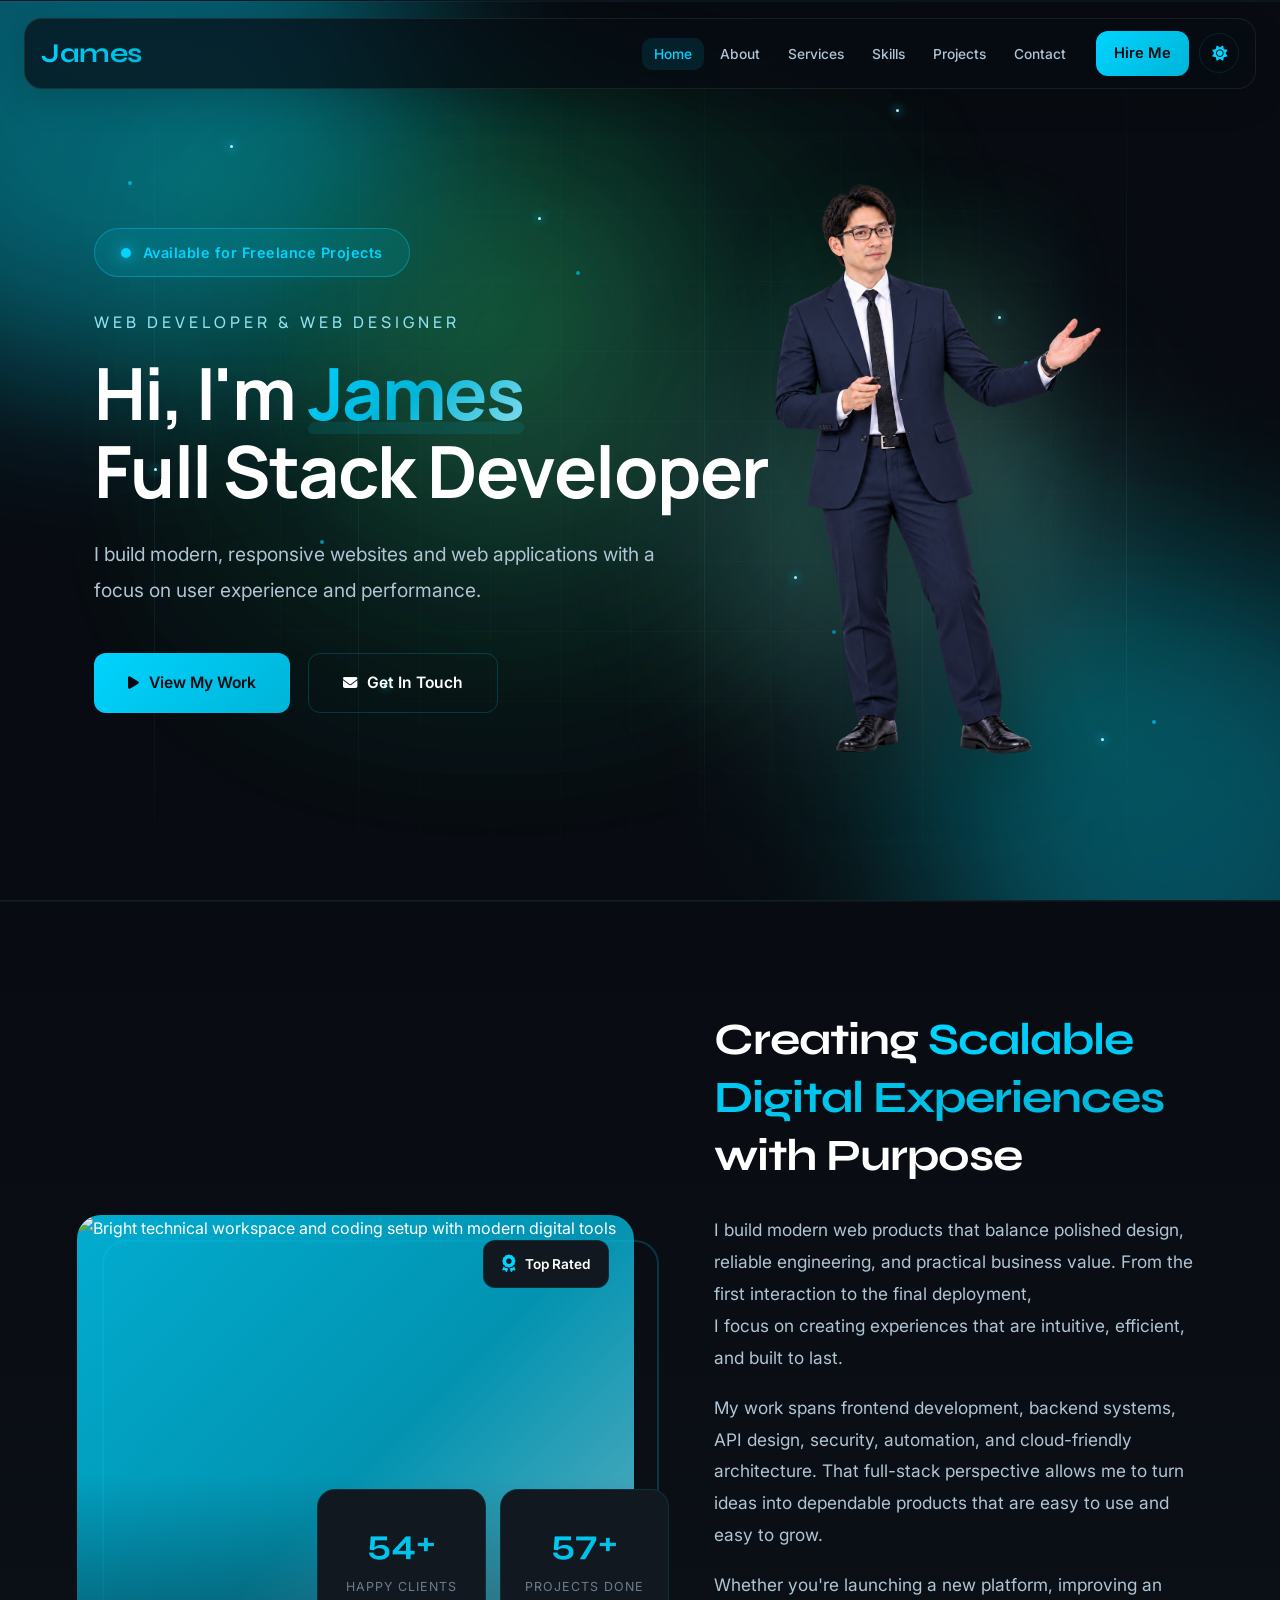
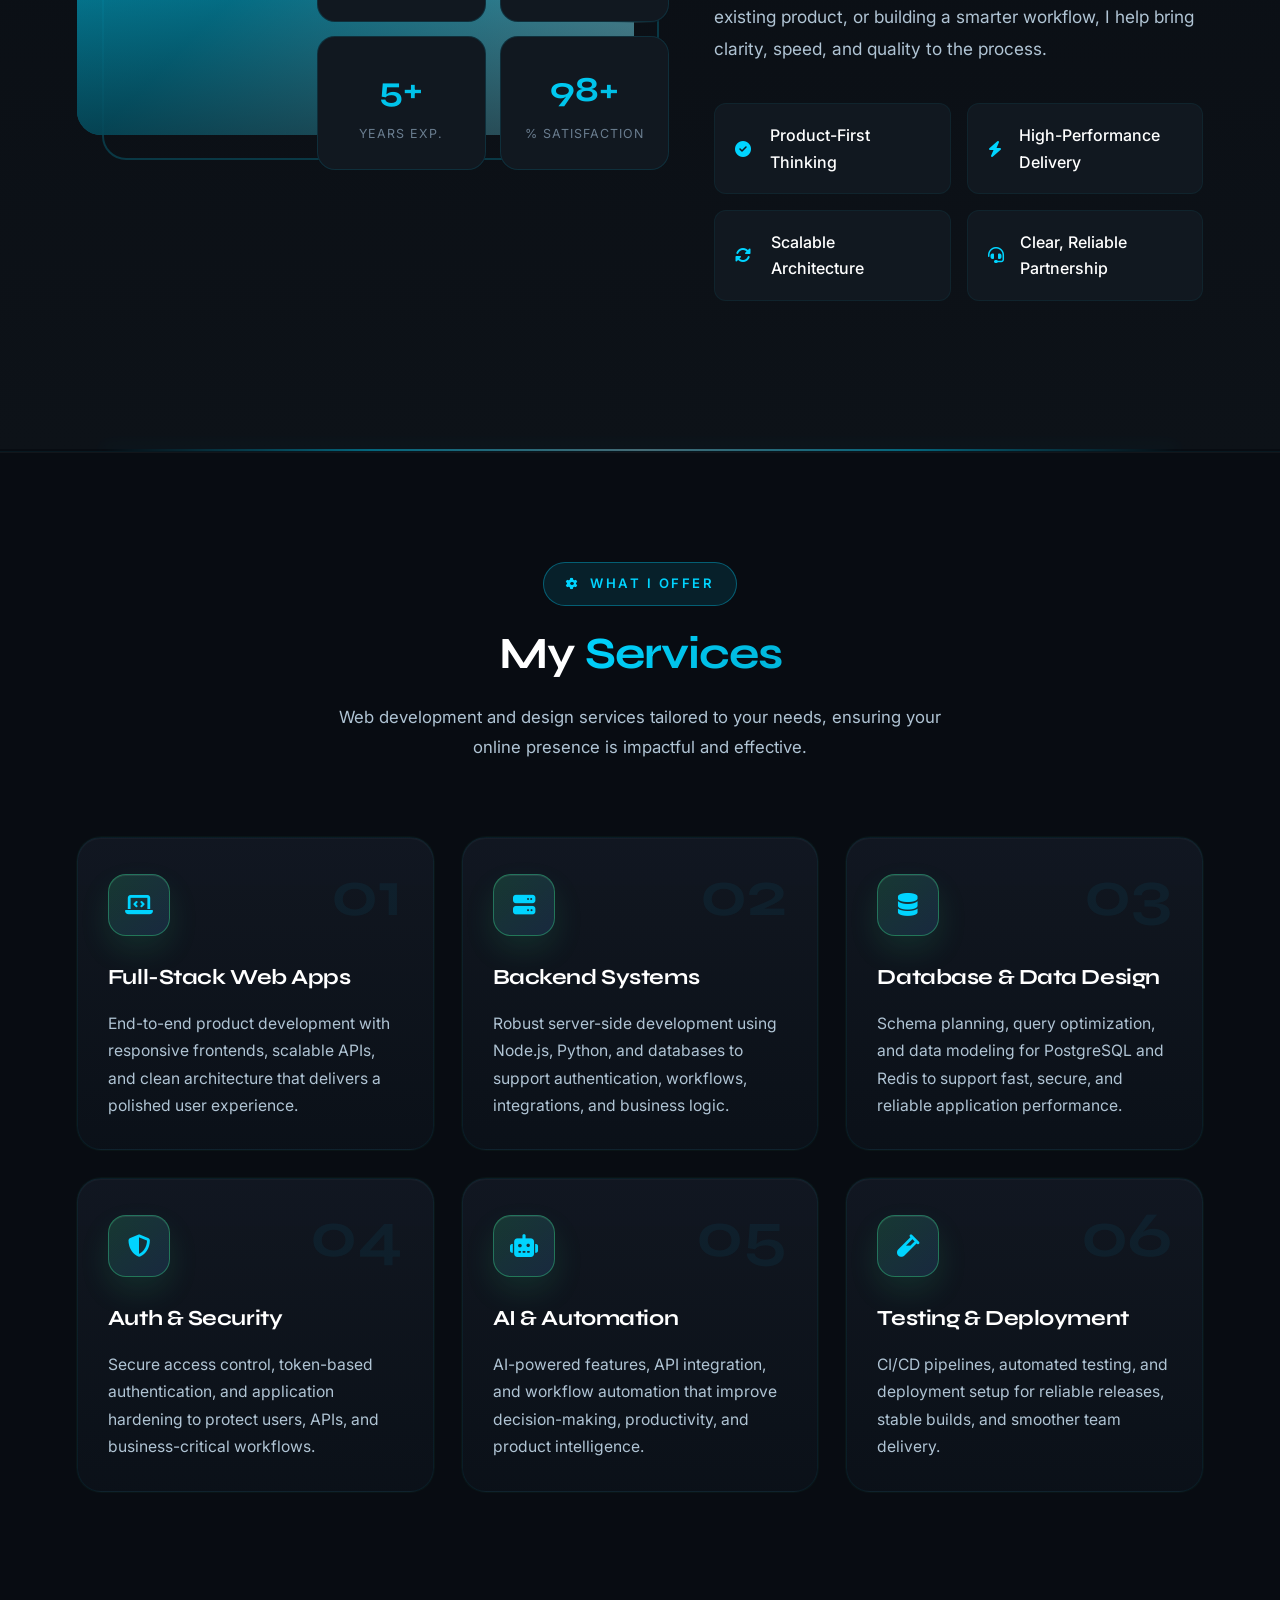
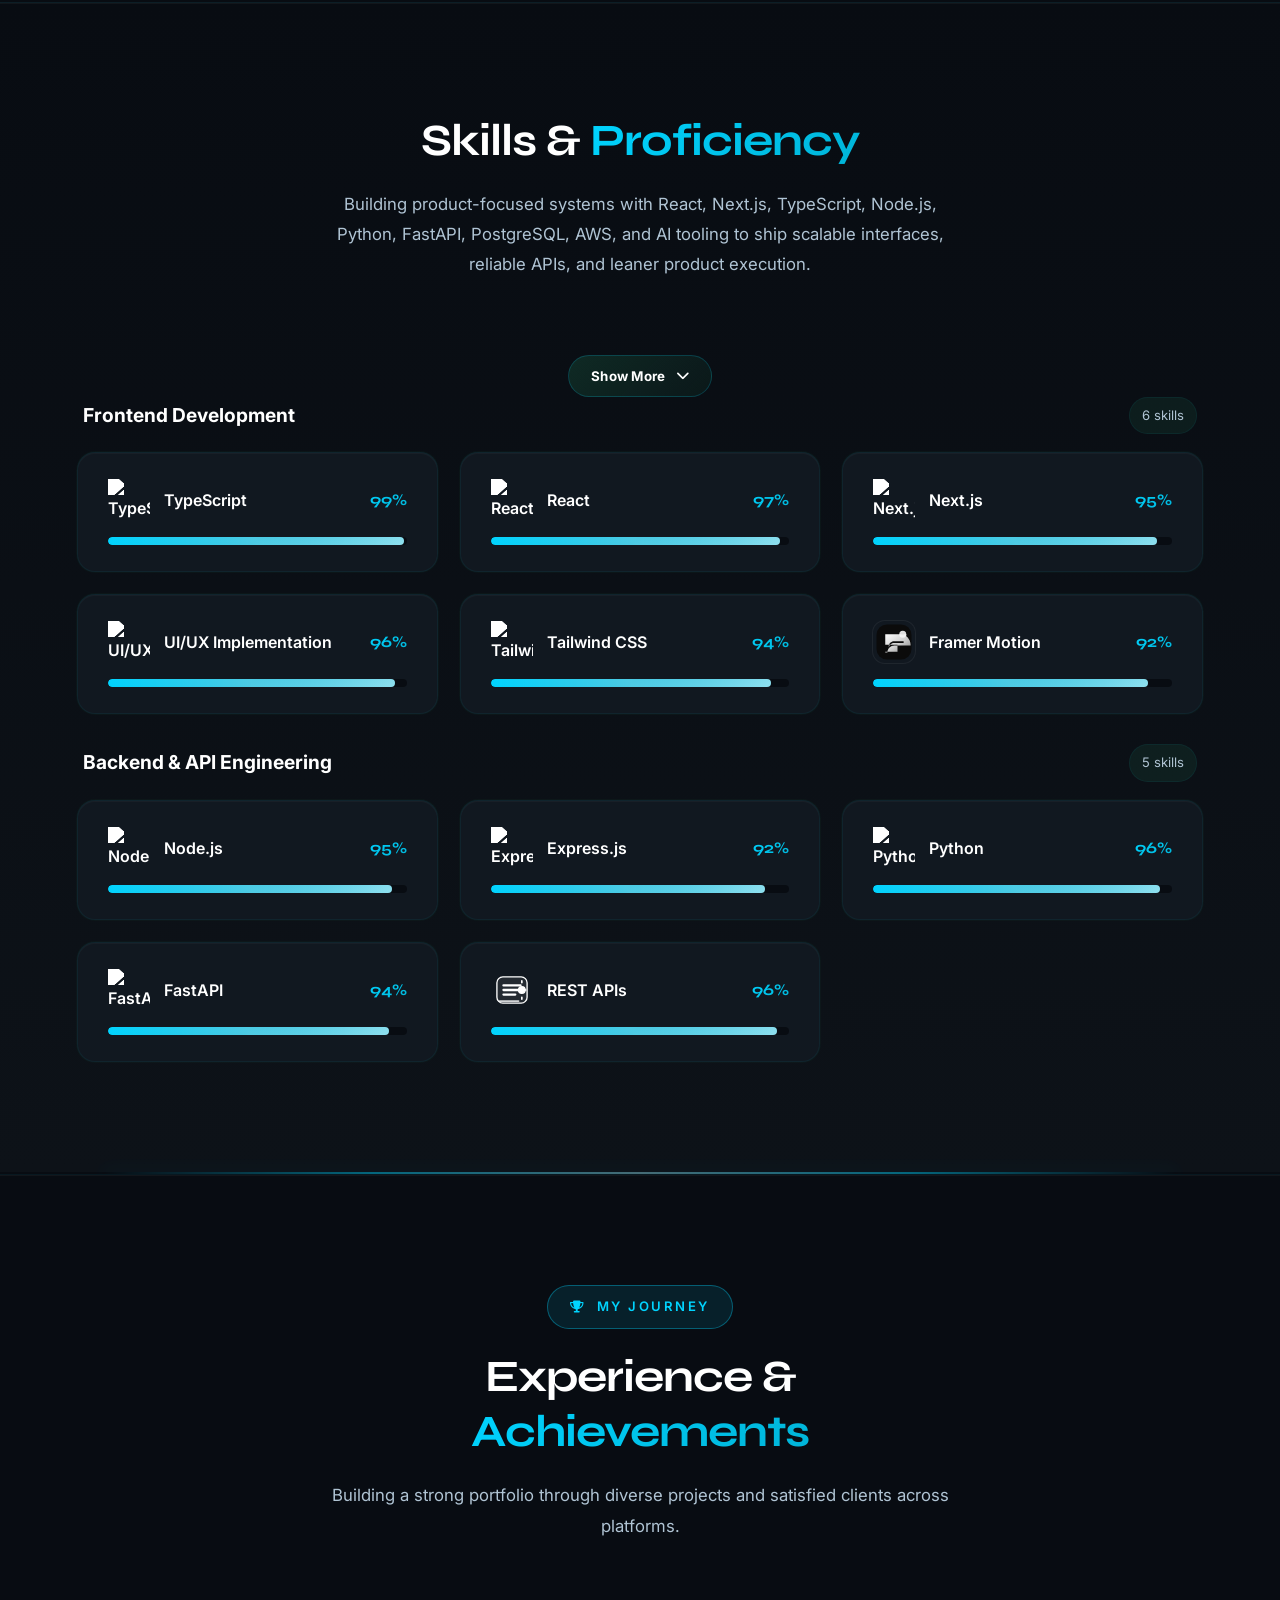
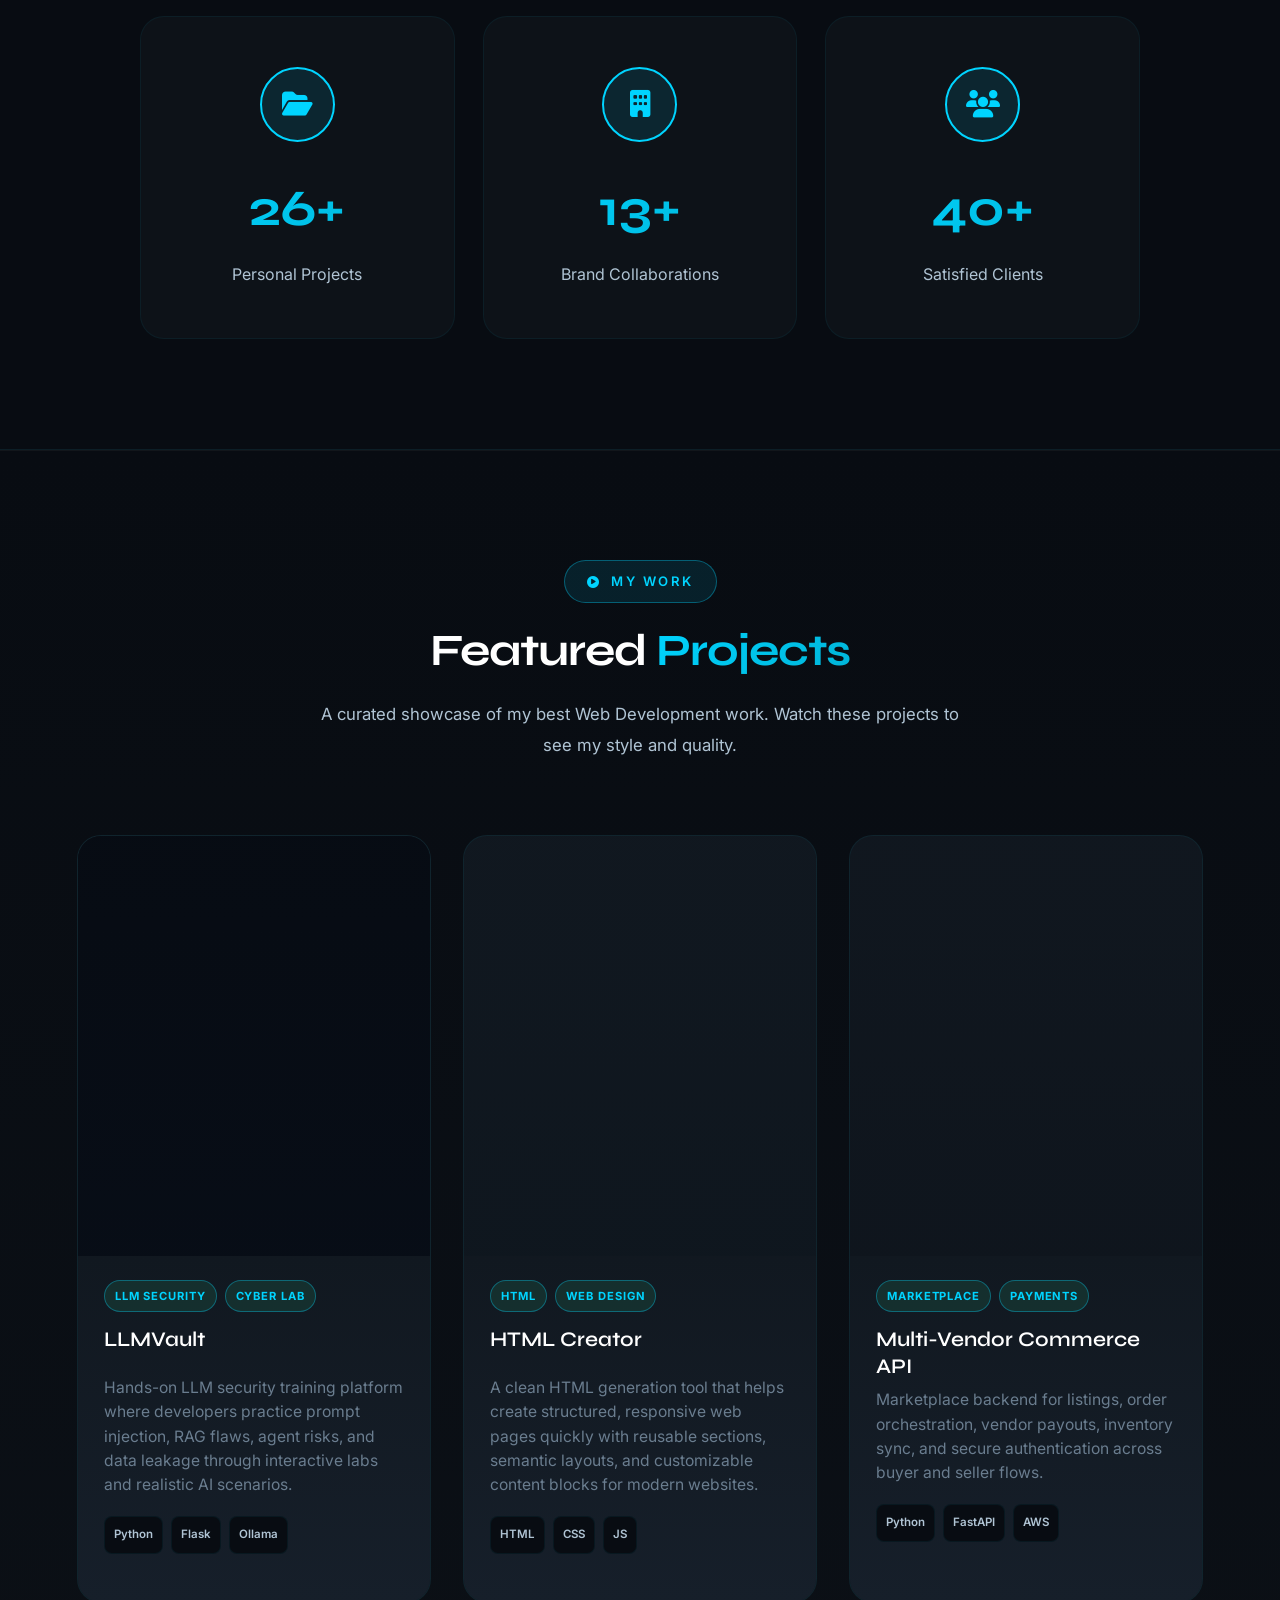
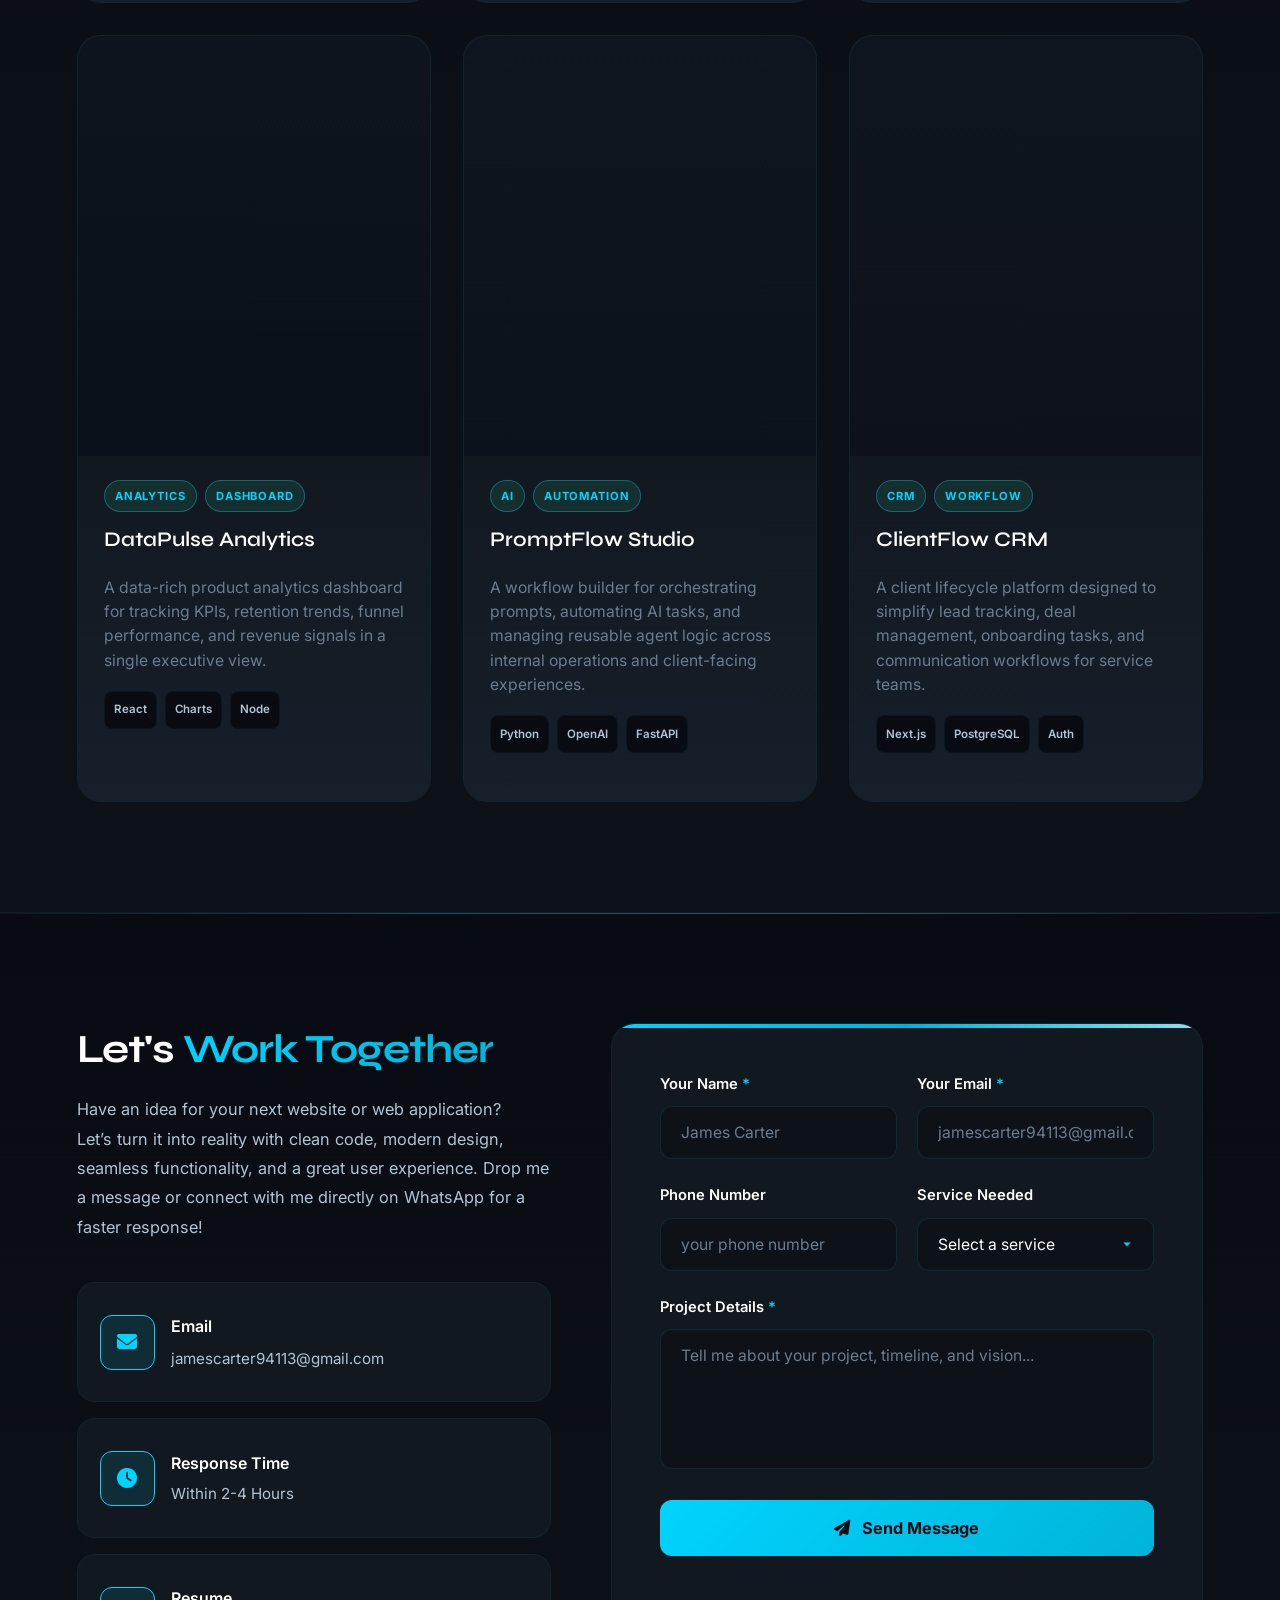
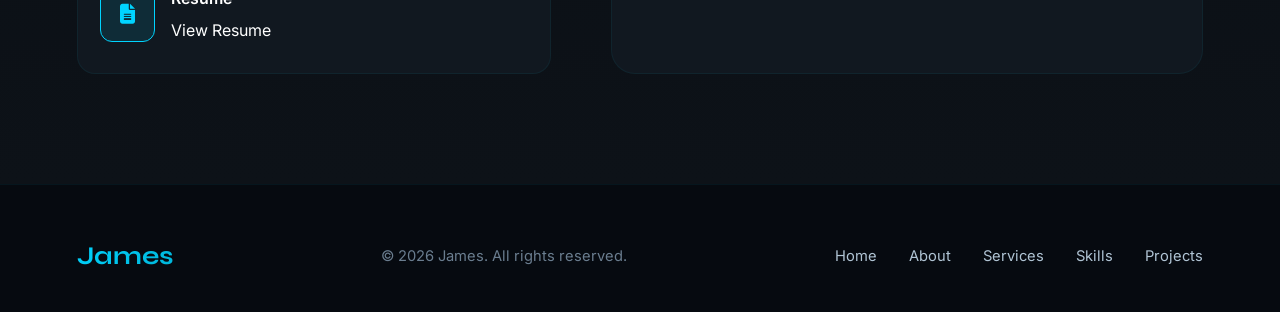
==== commit 5d0d5d9d: "Update: change email address" ====
--- a/index.html
+++ b/index.html
@@ -914,7 +914,7 @@
                             </div>
                             <div>
                                 <h4>Email</h4>
-                                <a href="mailto:elitewarrior0113@gmail.com">jamescarter11333@gmail.com</a>
+                                <a href="mailto:jamescarter94113@gmail.com">jamescarter94113@gmail.com</a>
                             </div>
                         </div>
 
@@ -946,7 +946,7 @@
 
                     <!-- Web3Forms Configuration -->
                     <input type="hidden" name="access_key" value="2c47f9b1-0aba-4991-9f5a-058c4d78fa5f">
-                    <input type="hidden" name="to" value="elitewarrior0113@gmail.com">
+                    <input type="hidden" name="to" value="jamescarter94113@gmail.com">
                     <input type="hidden" name="subject" value="New Project Inquiry - James Portfolio 2026">
                     <input type="hidden" name="from_name" value="Portfolio Contact Form">
                     <input type="hidden" name="redirect" value="https://web3forms.com/success">
@@ -960,7 +960,7 @@
                         </div>
                         <div class="form-group">
                             <label for="email">Your Email <span class="required">*</span></label>
-                            <input type="email" id="email" name="email" placeholder="jamescarter11333@gmail.com"
+                            <input type="email" id="email" name="email" placeholder="jamescarter94113@gmail.com"
                                 required autocomplete="email">
                         </div>
                     </div>
